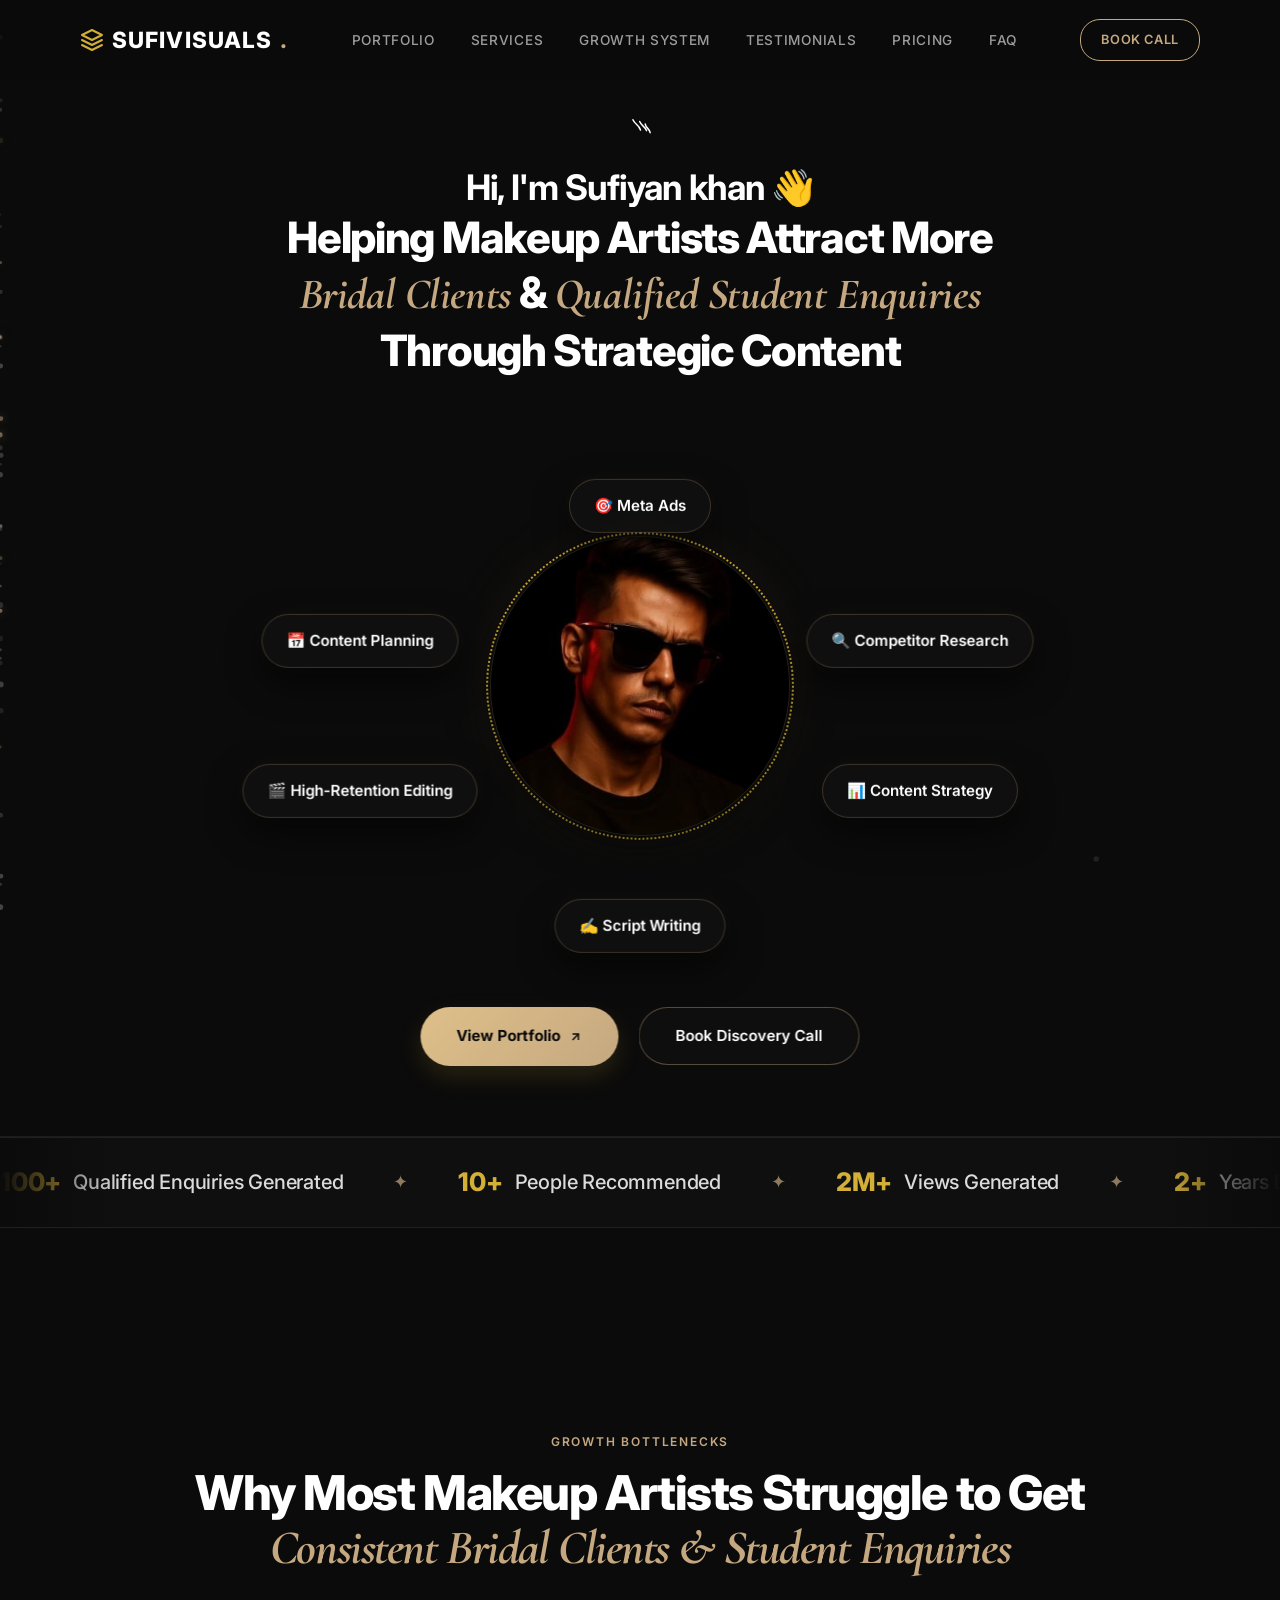
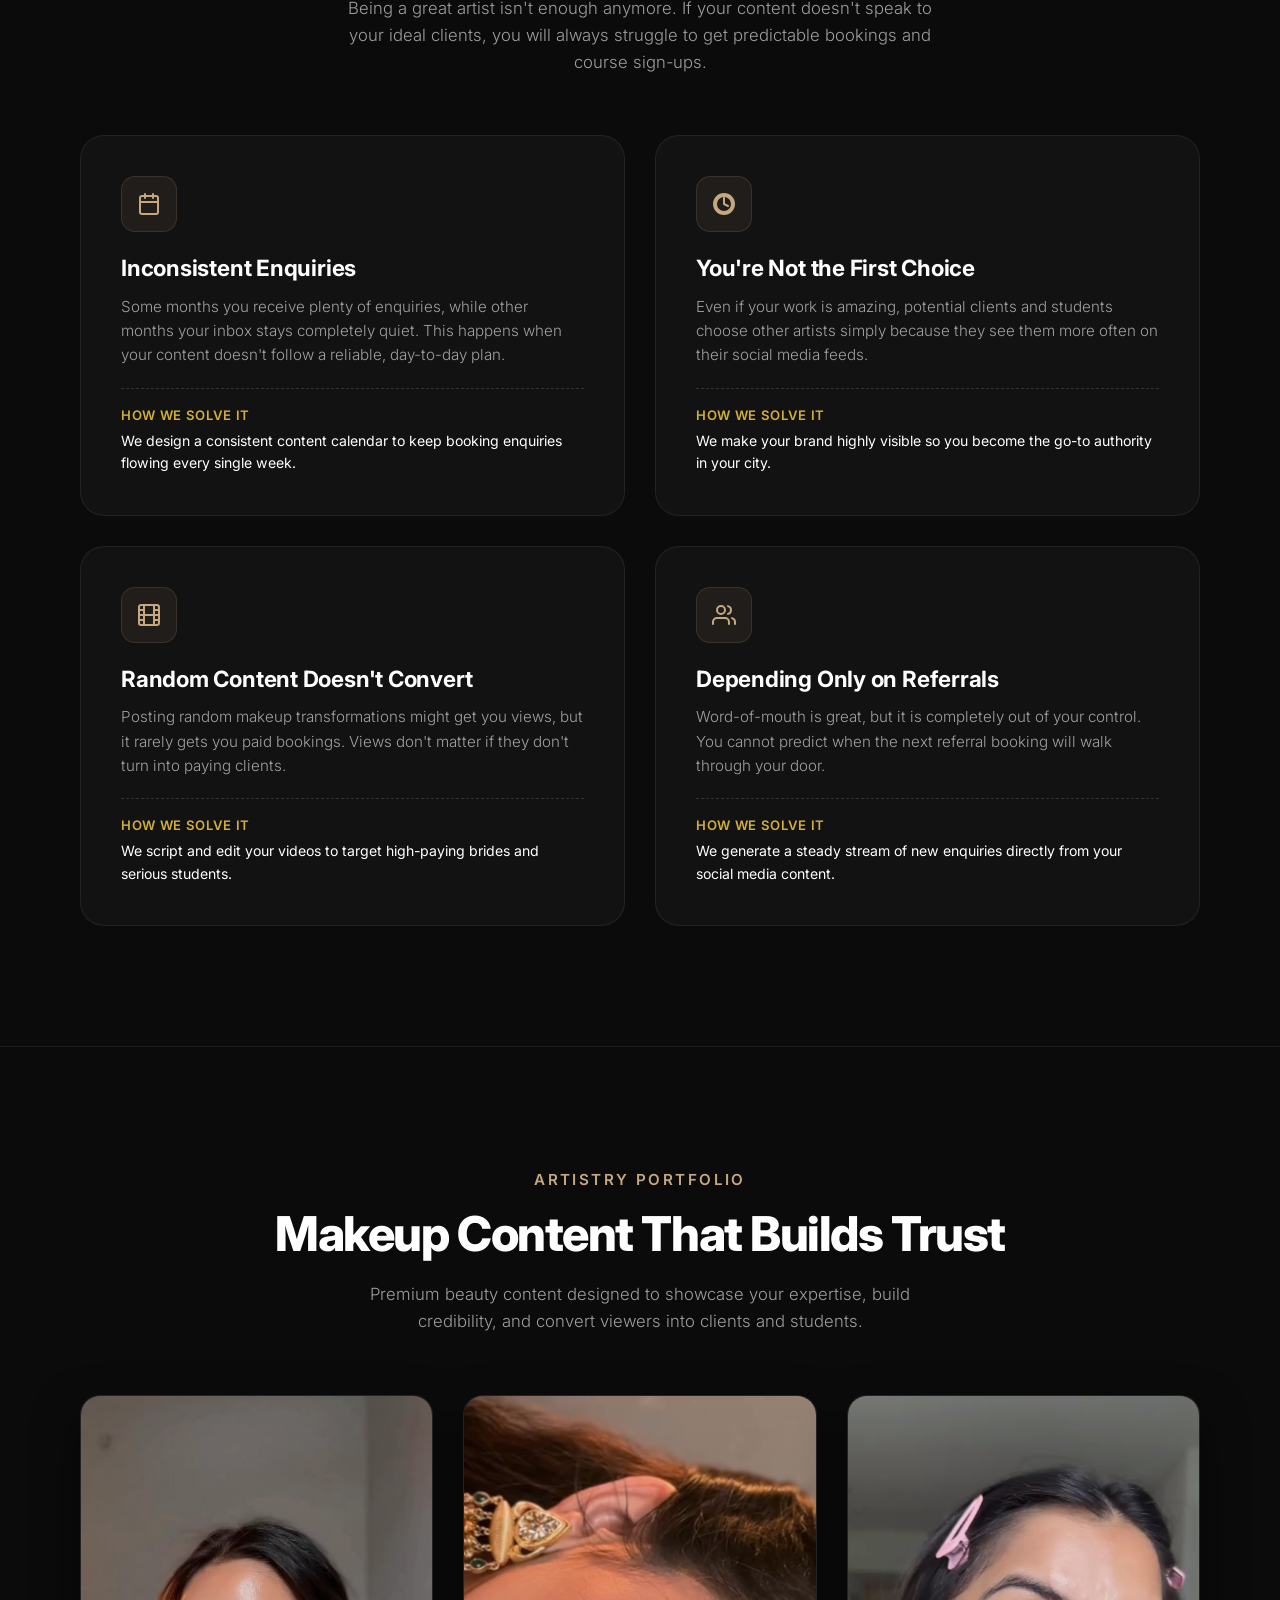
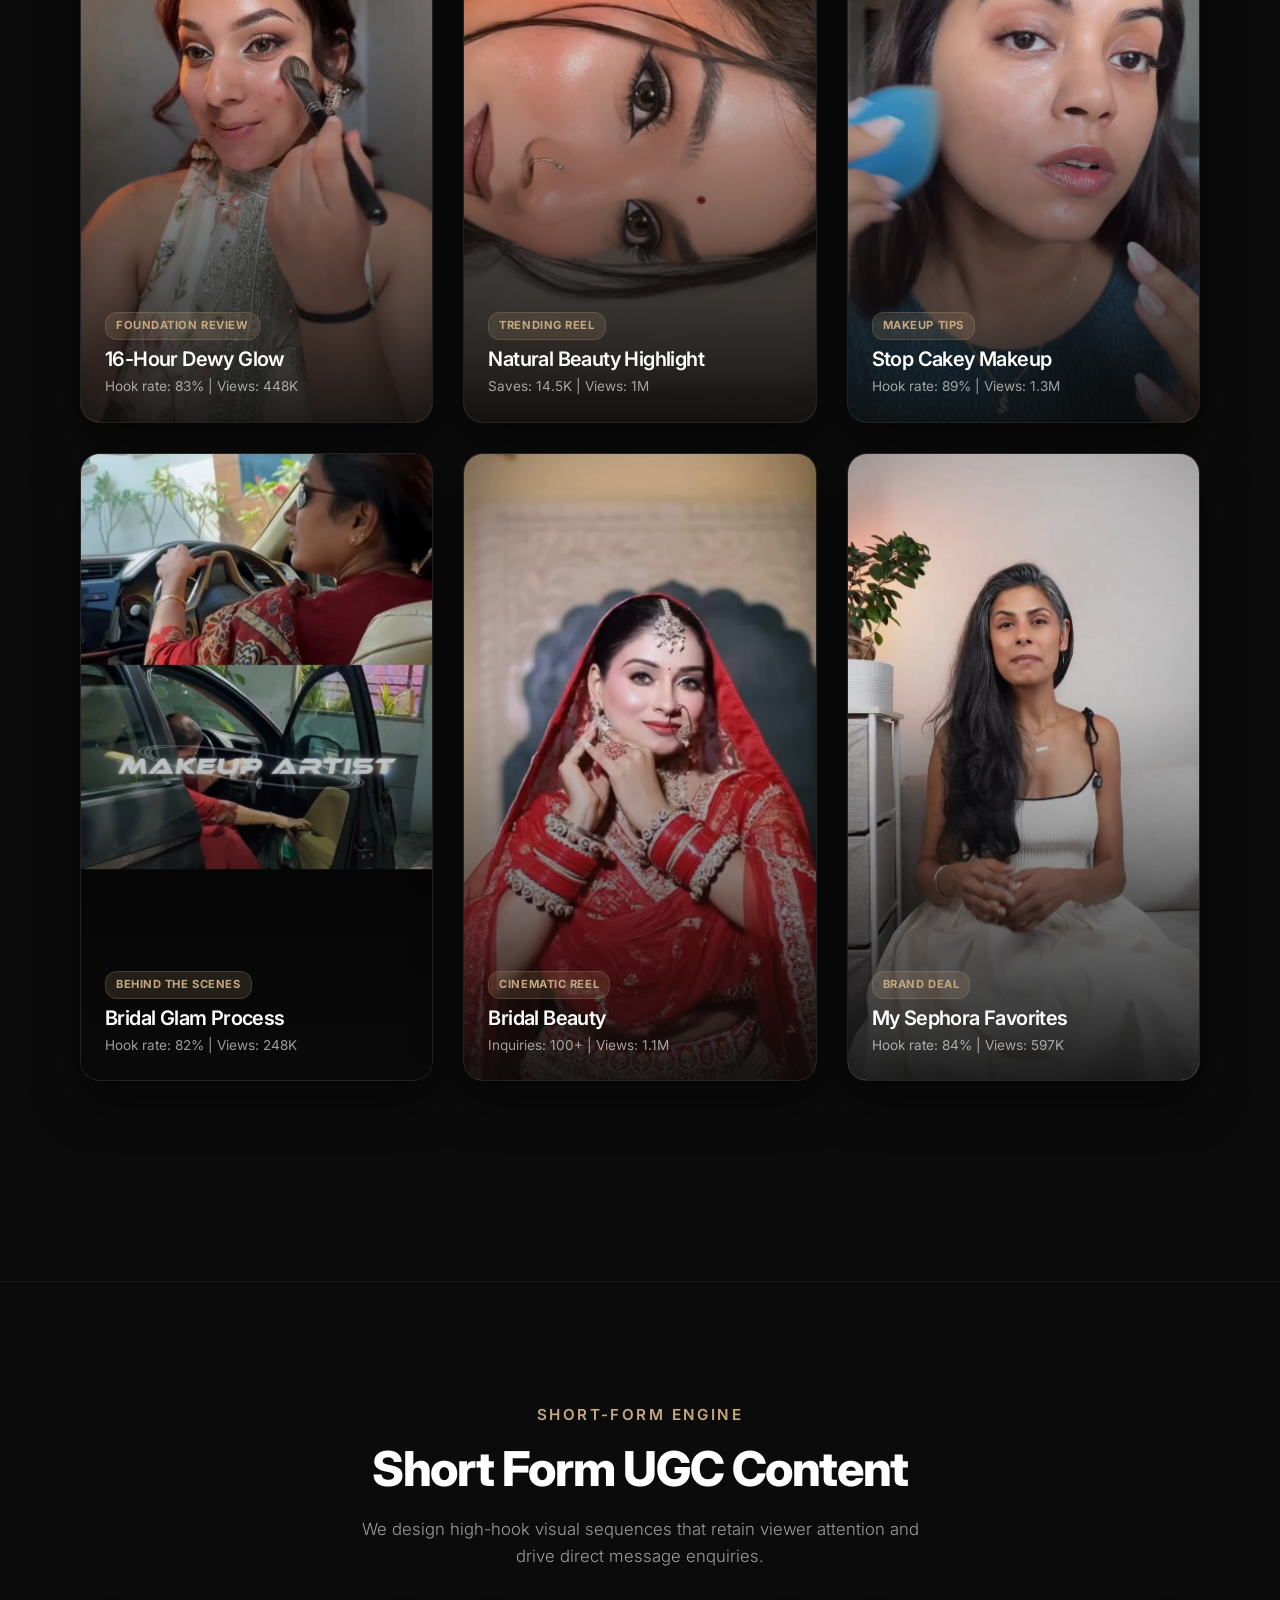
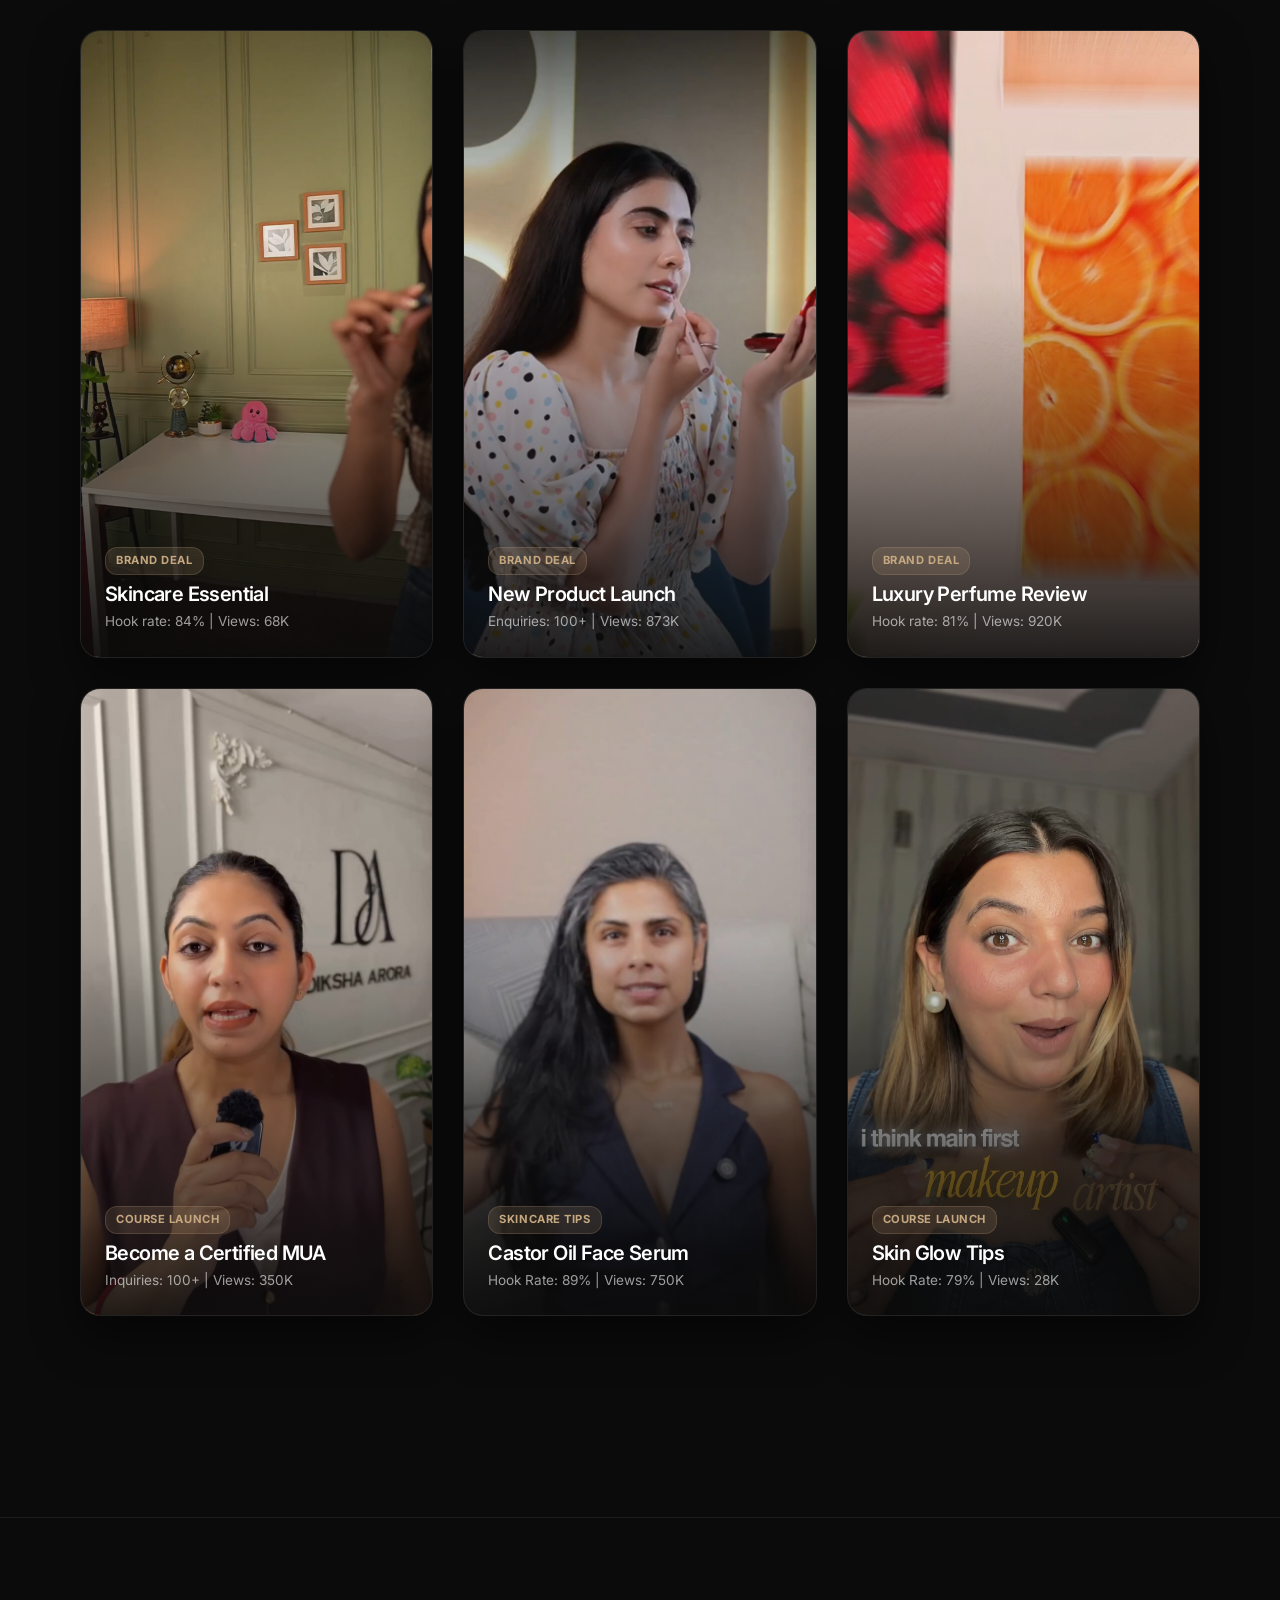
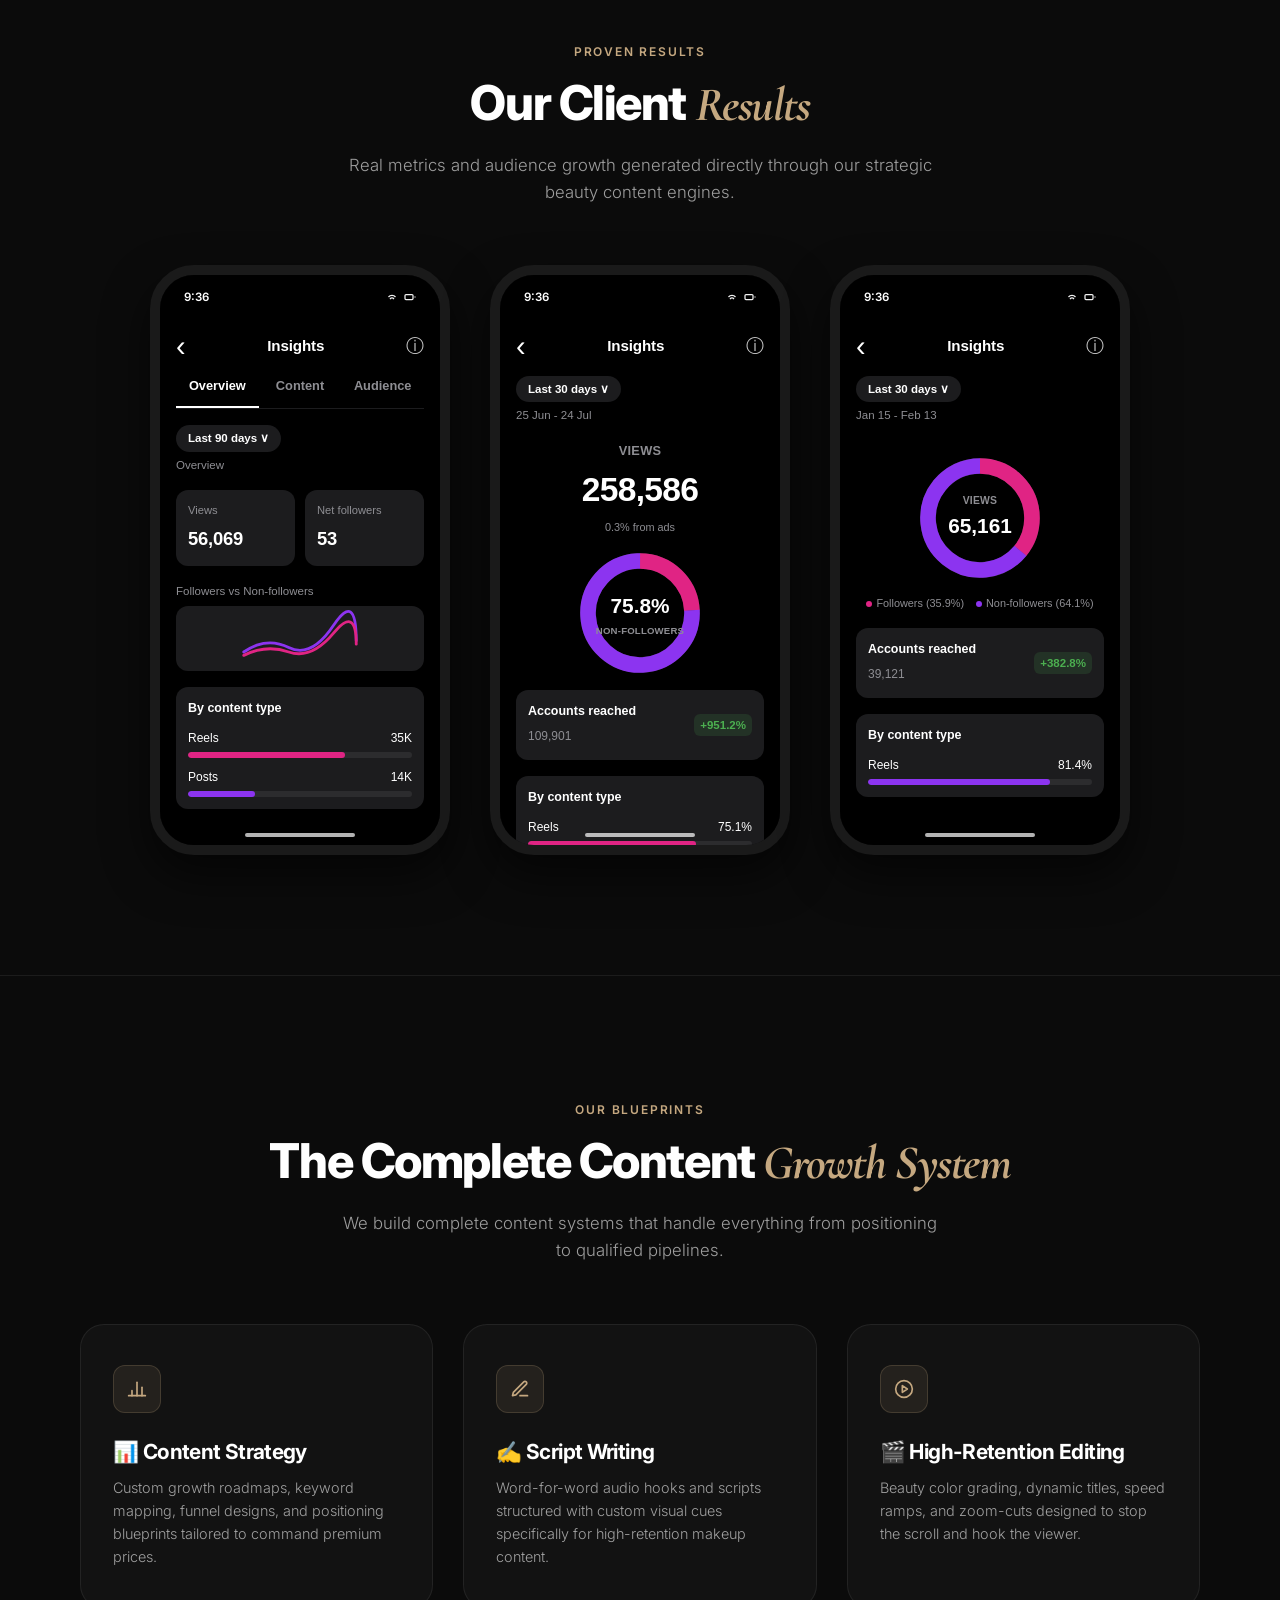
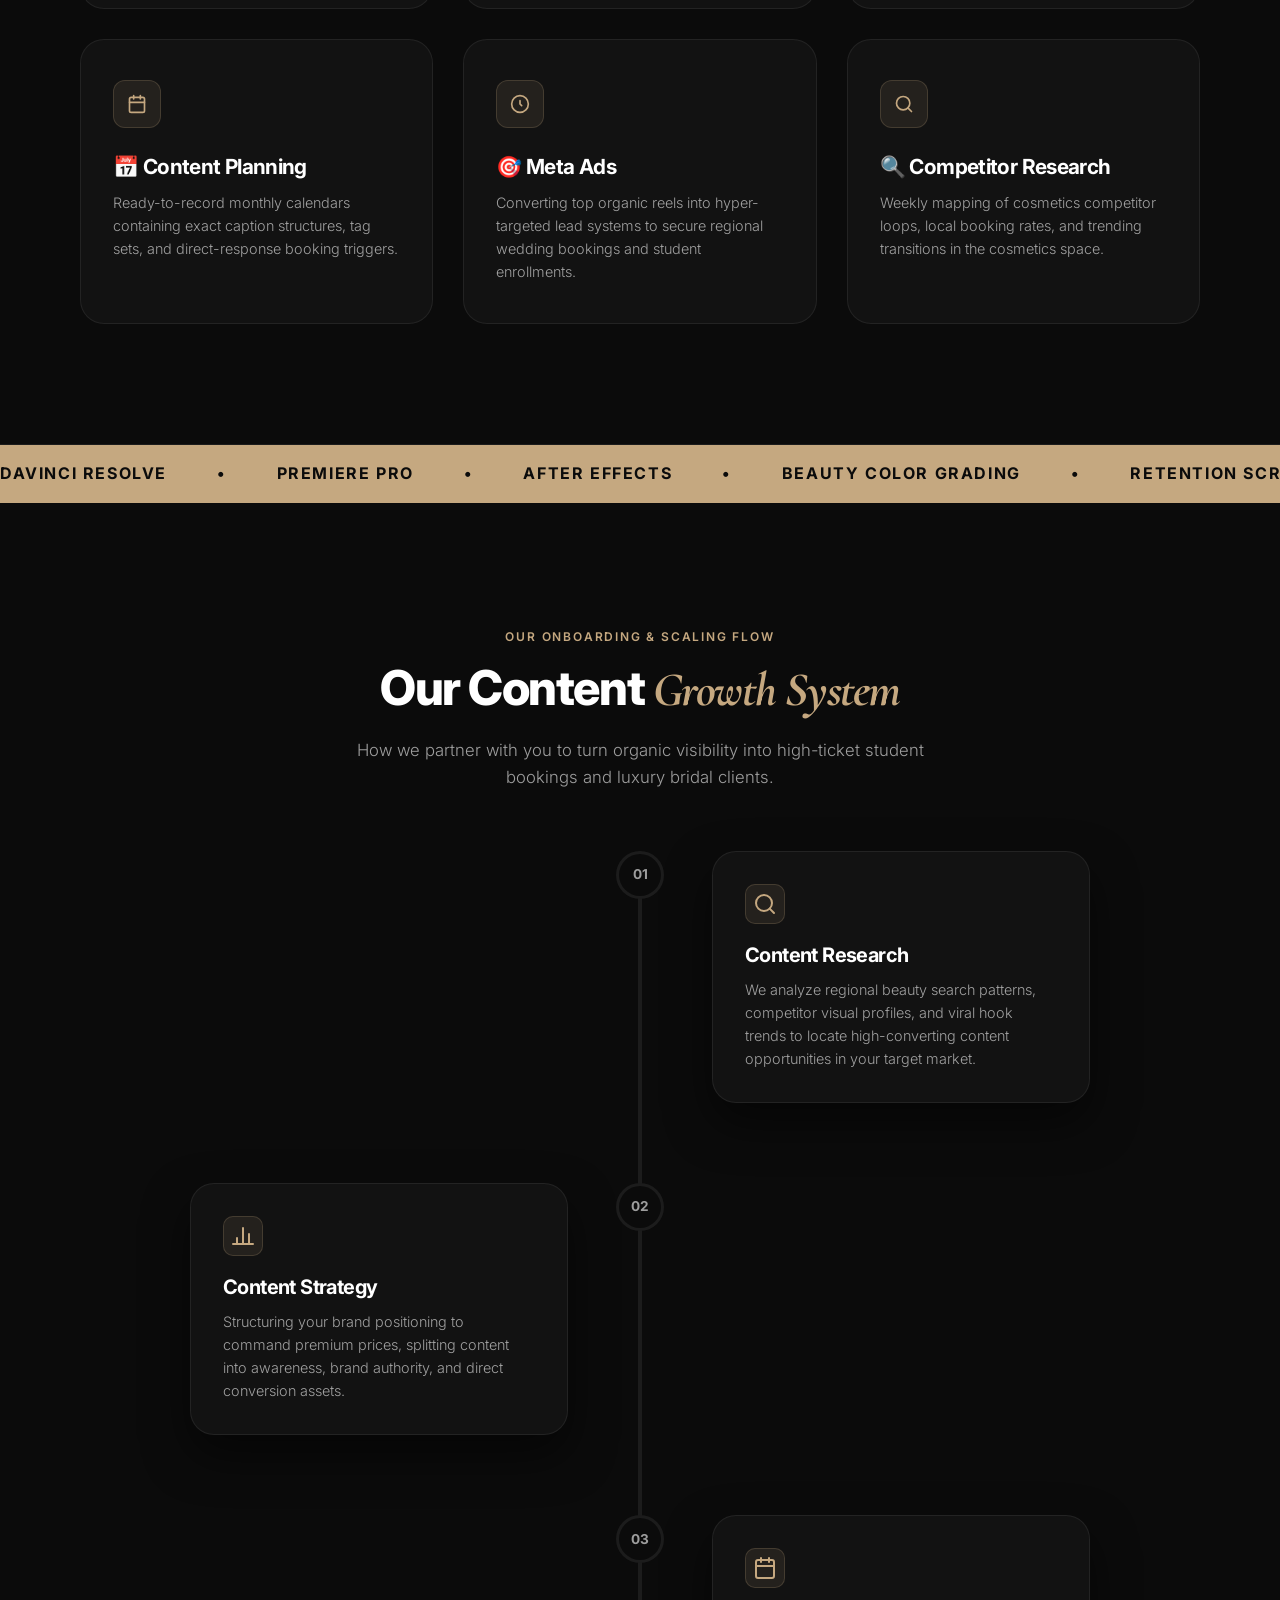
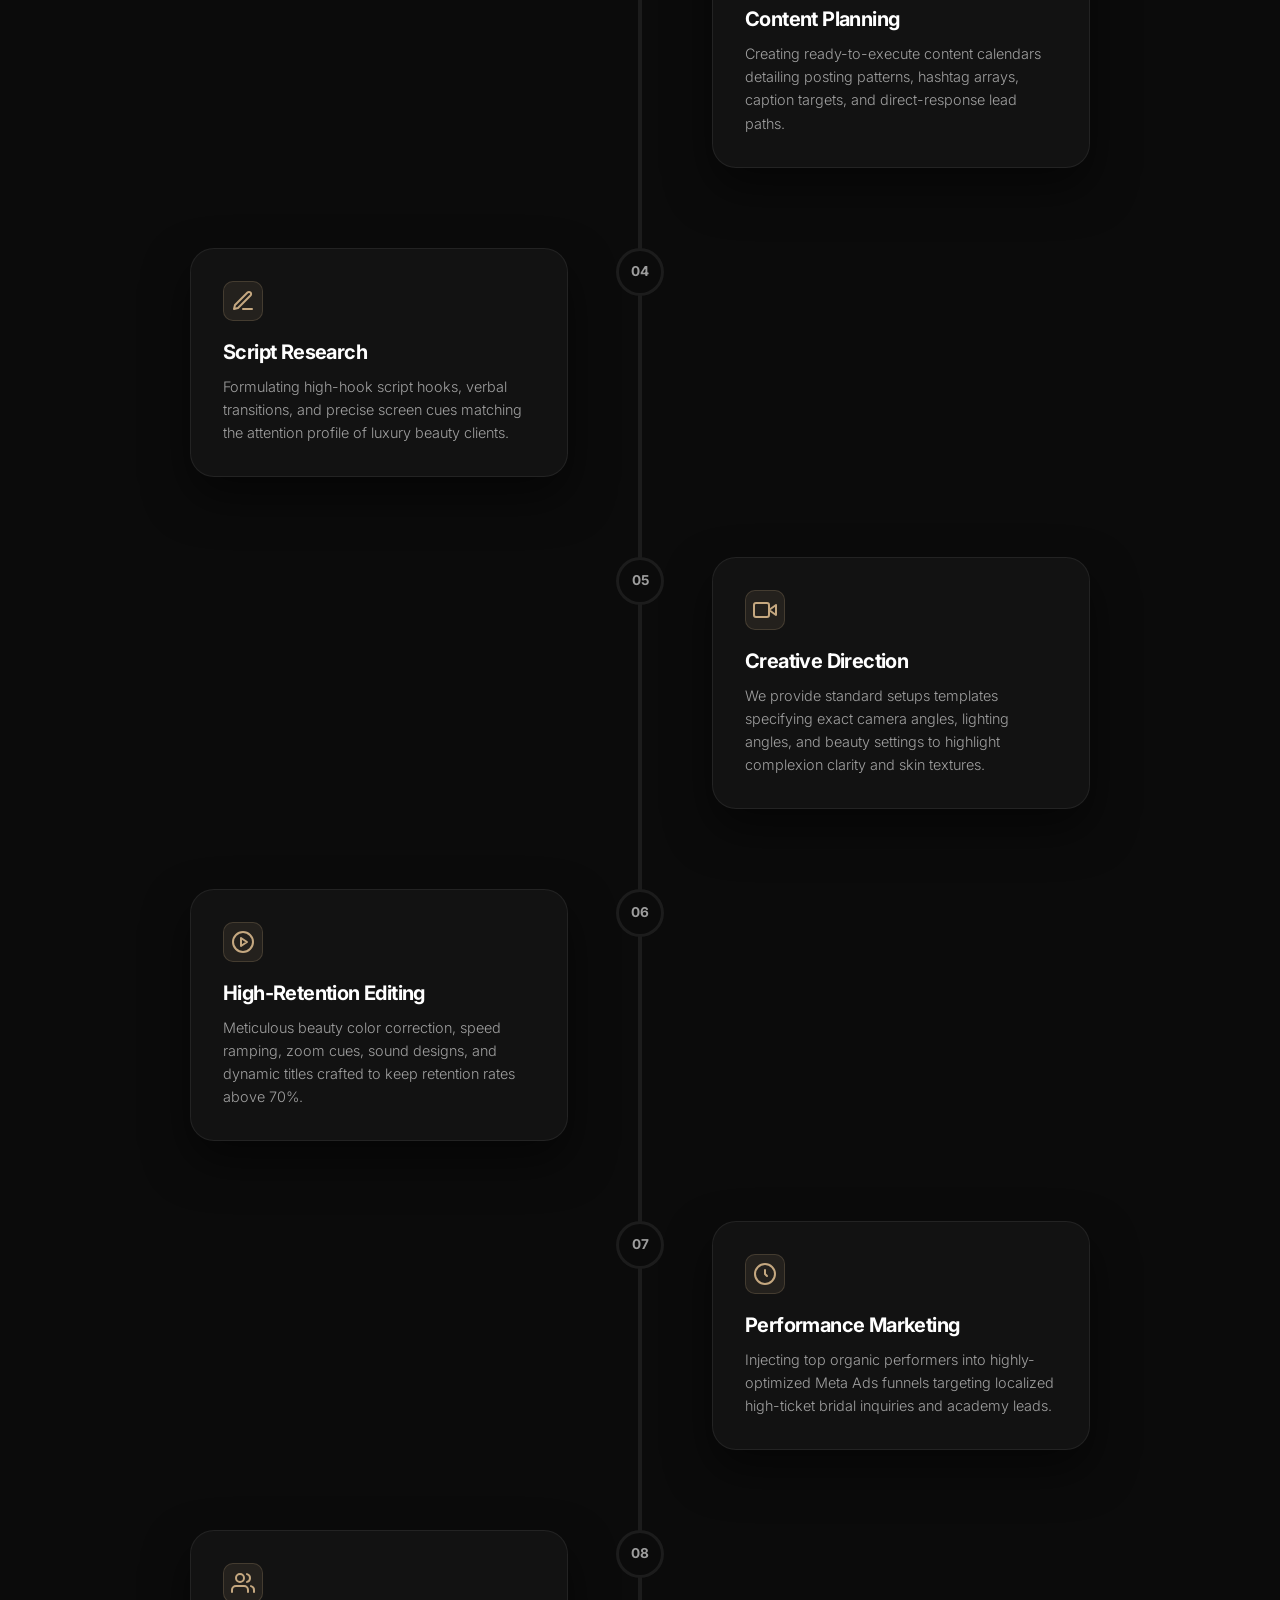
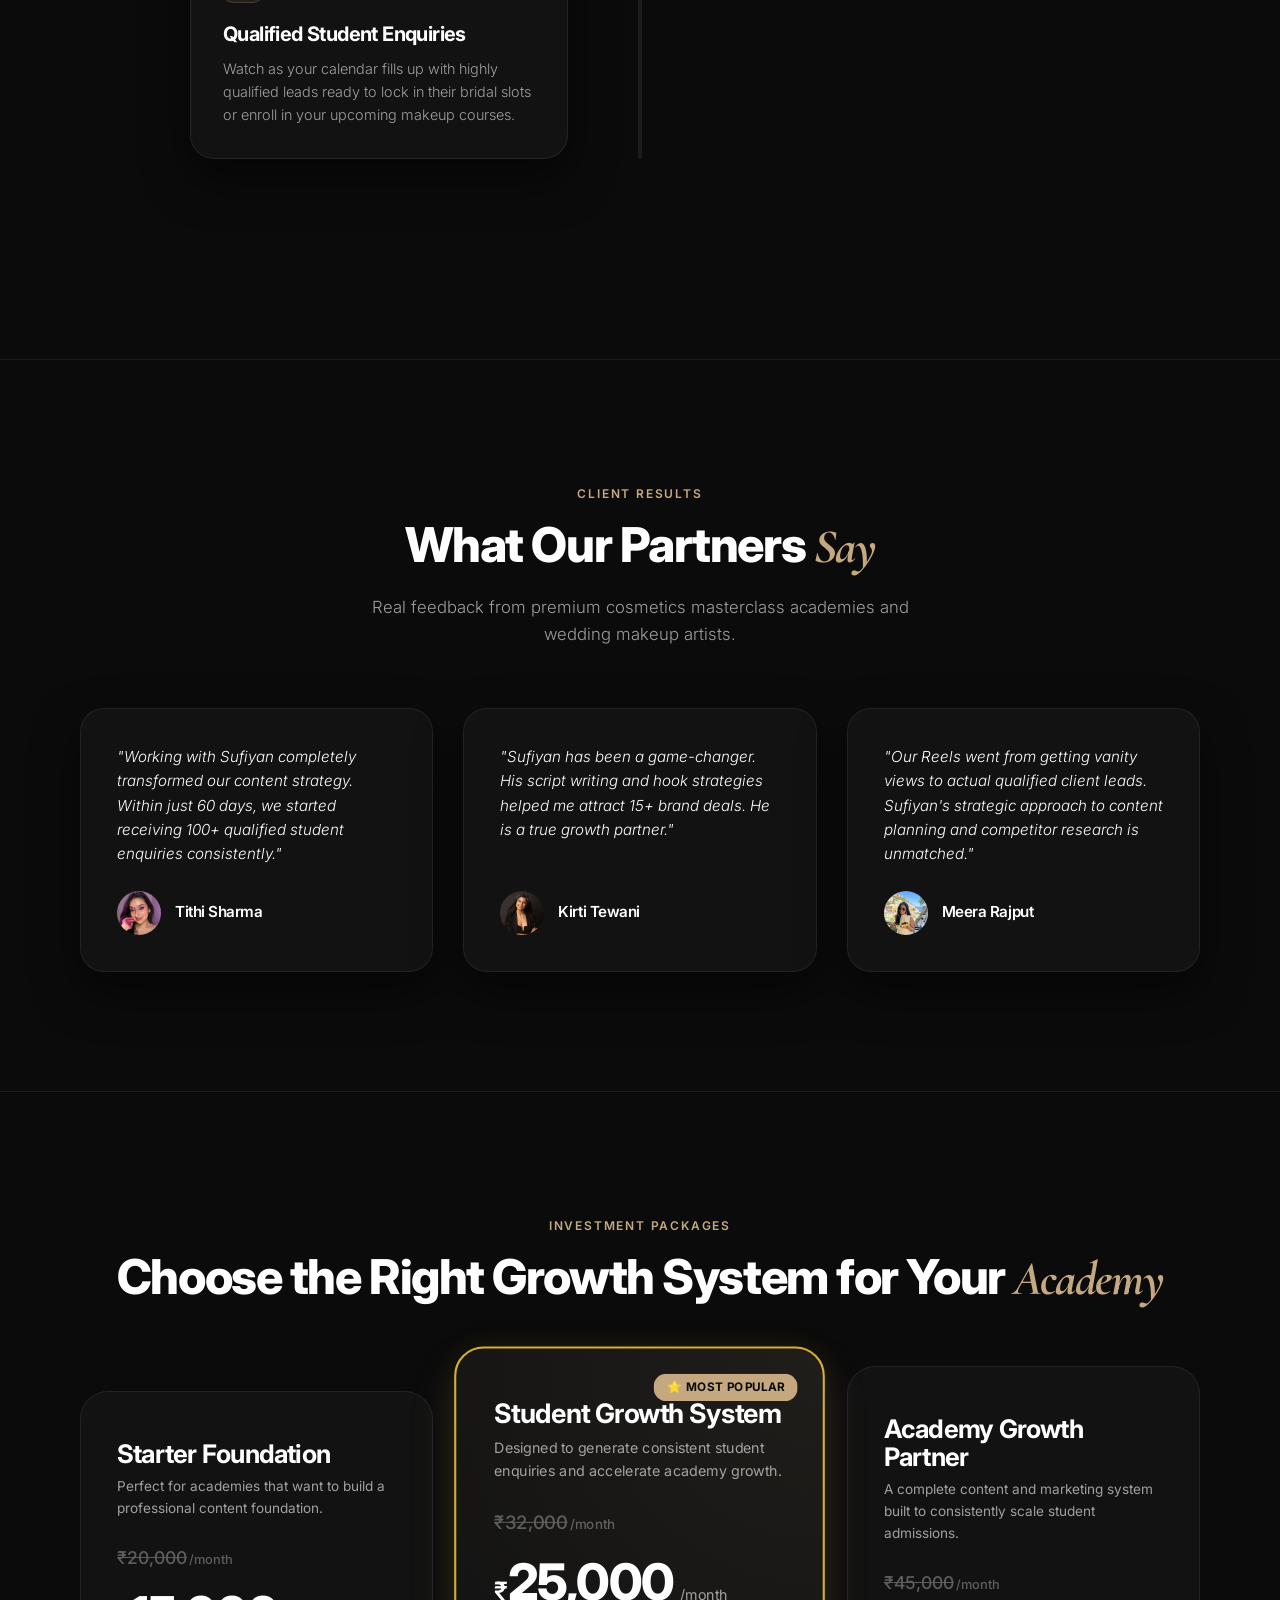
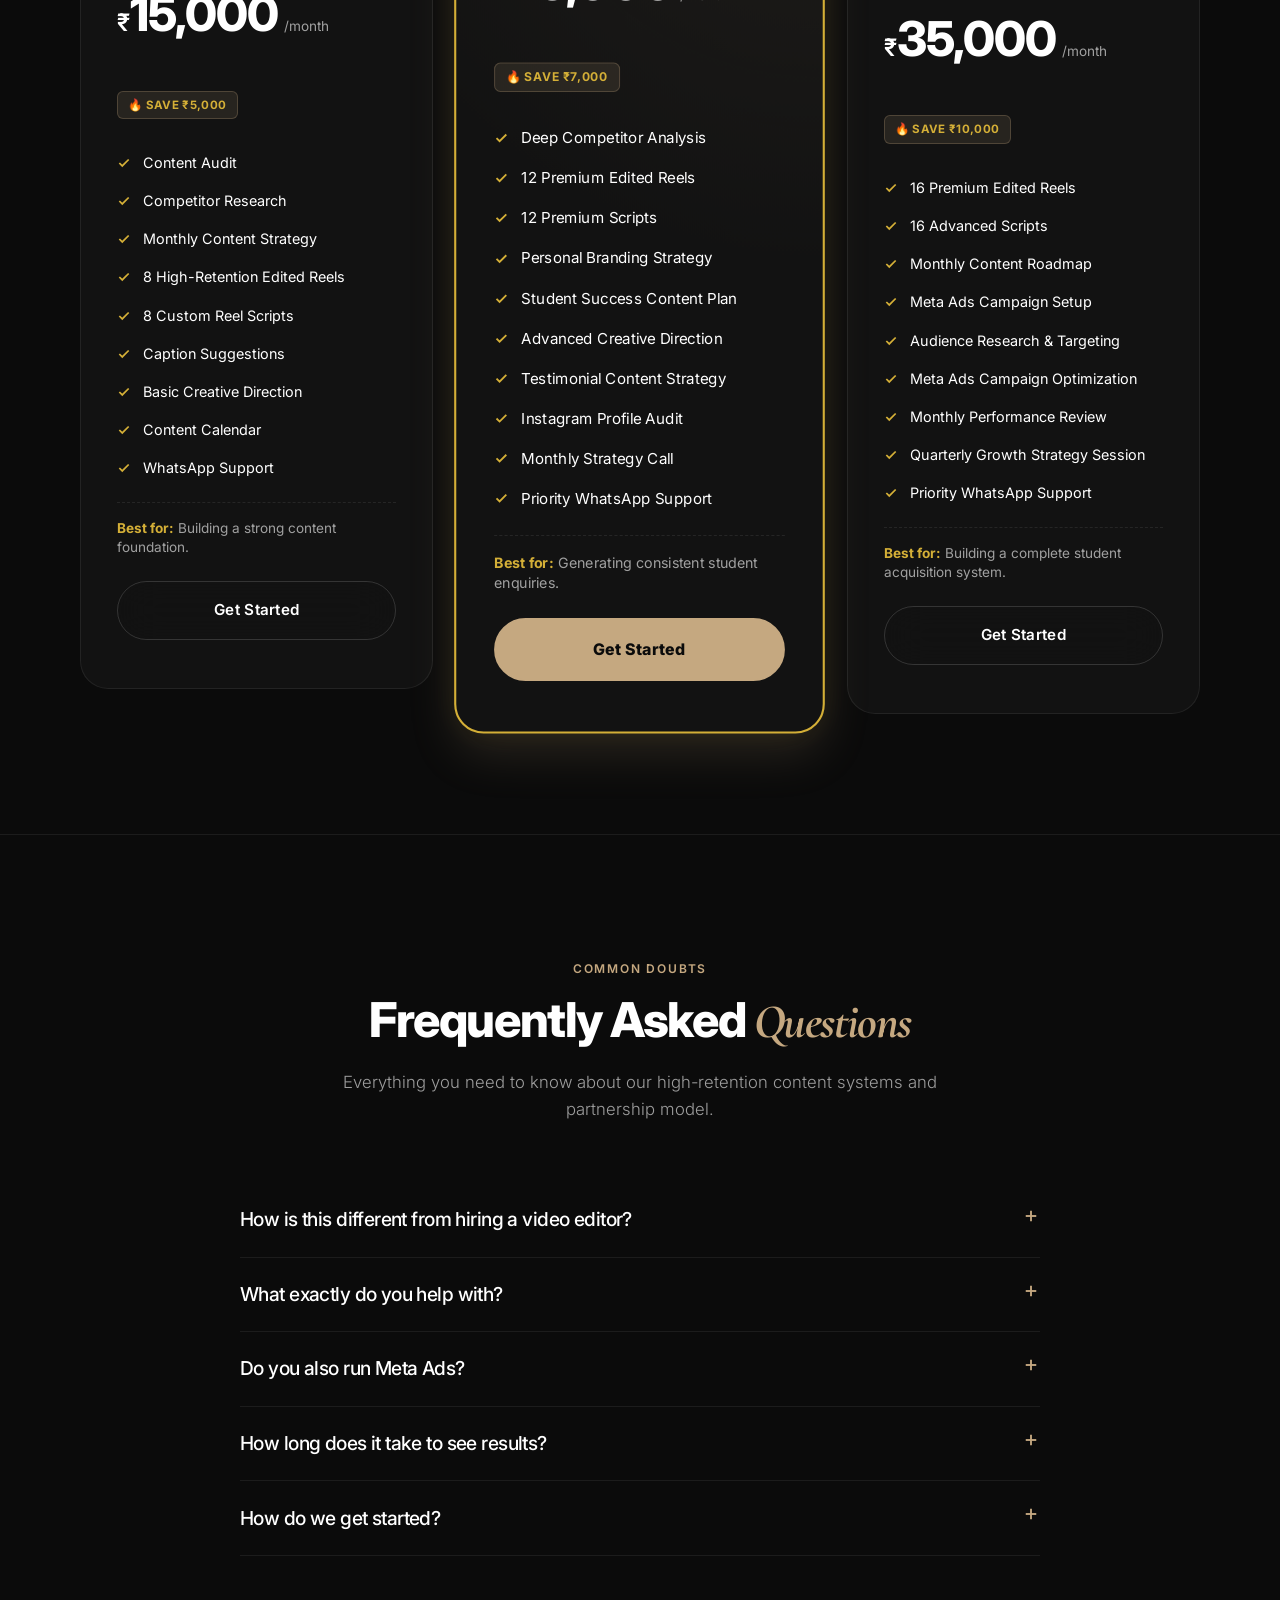
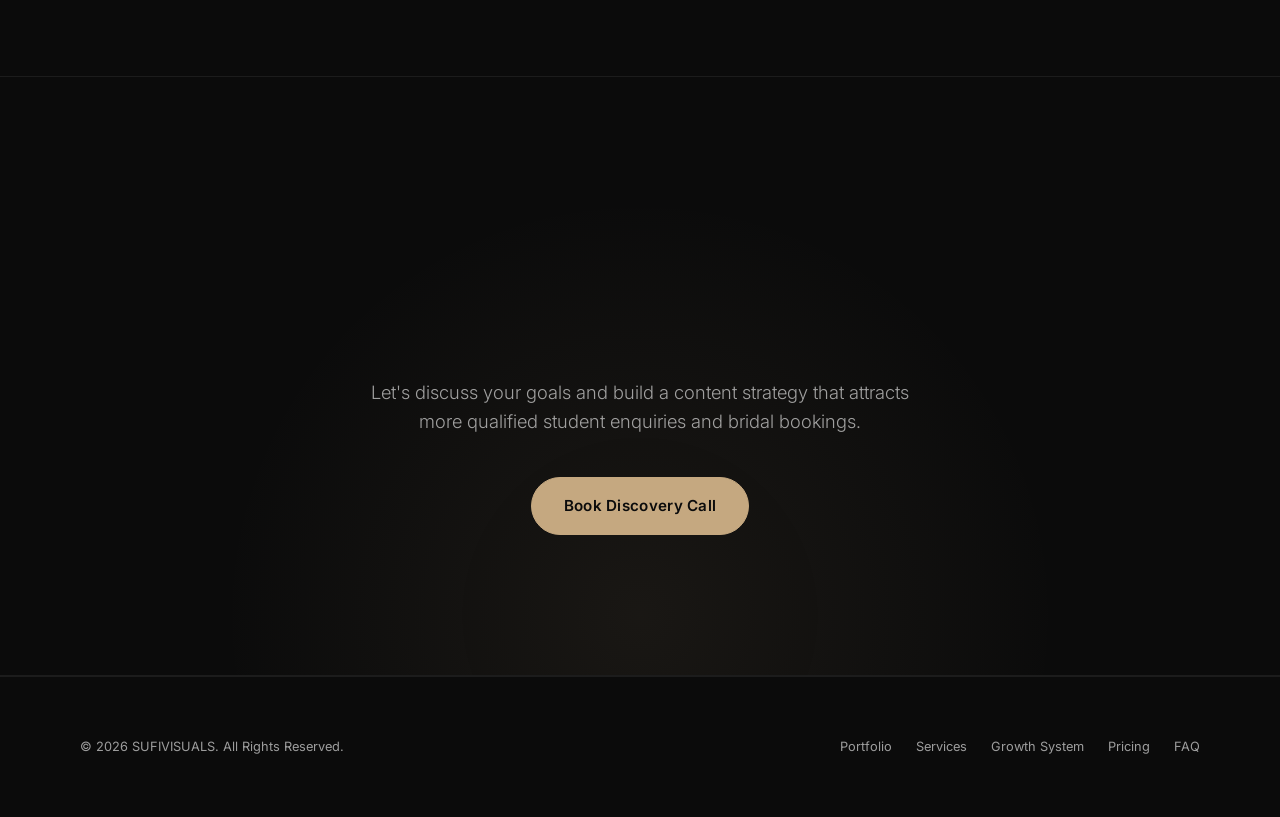
==== index.html @ c4b36132 "scroll  animation" ====
<!DOCTYPE html>
<html lang="en">

<head>
  <meta charset="UTF-8">
  <meta name="viewport" content="width=device-width, initial-scale=1.0">
  <meta name="description"
    content="Strategic Content Partner for luxury makeup artists and academies. Grow your booking pipelines and course sales through content strategy, scripts, and high-retention editing.">
  <link rel="canonical" href="https://sufivisuals.in">
  <meta property="og:url" content="https://sufivisuals.in">
  <meta property="og:title" content="Sufiyan | Strategic Content Partner for Makeup Artists & Academies">
  <title>Sufiyan | Strategic Content Partner for Makeup Artists & Academies</title>
  <link rel="preconnect" href="https://fonts.googleapis.com">
  <link rel="preconnect" href="https://fonts.gstatic.com" crossorigin>
  <link href="https://fonts.googleapis.com/css2?family=Cormorant+Garamond:ital,wght@1,400;1,700&family=Inter:wght@400;700;800&display=swap" rel="stylesheet">
  <link rel="stylesheet" href="style.css?v=1.0.3">
  <link rel="preload" href="assets/sufiyan_portrait.jpg" as="image" fetchpriority="high">
</head>

<body>

  <!-- --- NAVIGATION HEADER --- -->
  <header>
    <div class="container nav-wrapper">
      <a href="#" class="logo">
        <svg width="24" height="24" viewBox="0 0 24 24" fill="none" stroke="currentColor" stroke-width="2"
          stroke-linecap="round" stroke-linejoin="round" style="color:var(--color-gold-bright)">
          <path d="M12 2L2 7l10 5 10-5-10-5zM2 17l10 5 10-5M2 12l10 5 10-5" />
        </svg>
        SUFIVISUALS<span>.</span>
      </a>
      <nav>
        <ul>
          <li><a href="#short-form">Portfolio</a></li>
          <li><a href="#services">Services</a></li>
          <li><a href="#growth-system">Growth System</a></li>
          <li><a href="#testimonials">Testimonials</a></li>
          <li><a href="#pricing">Pricing</a></li>
          <li><a href="#faq">FAQ</a></li>
          <li class="mobile-only-cta-item"><a href="https://wa.me/919819475784?text=Hi%20Sufiyan%2C%20I%20came%20across%20your%20website%20and%20I%27d%20like%20to%20book%20a%20discovery%20call." class="nav-cta mobile-menu-cta" target="_blank" rel="noopener noreferrer">Book Call</a></li>
        </ul>
      </nav>
      <a href="https://wa.me/919819475784?text=Hi%20Sufiyan%2C%20I%20came%20across%20your%20website%20and%20I%27d%20like%20to%20book%20a%20discovery%20call." class="nav-cta" target="_blank" rel="noopener noreferrer">Book Call</a>
      <button class="menu-toggle" id="menu-toggle" aria-label="Toggle navigation">
        <span></span>
        <span></span>
        <span></span>
      </button>
    </div>
  </header>

  <!-- --- HERO SECTION --- -->
  <section id="hero">
    <canvas id="hero-canvas"></canvas>

    <div class="container hero-content reveal revealed">
      <!-- Top Greeting Badge -->
      <div class="hero-top-badge">
        <svg class="wave-accent" width="30" height="24" viewBox="0 0 30 24" fill="none" stroke="currentColor"
          stroke-width="1.5" style="position:static; transform: rotate(15deg); margin-bottom: 12px;">
          <path d="M5 2C8 6 12 5 15 10M12 2C15 6 18 5 21 9M18 3C20 7 23 6 25 10" stroke-linecap="round" />
        </svg>
      </div>

      <h1 class="hero-intro reveal-line">
        <span class="animated-text delay-1">Hi, I'm Sufiyan khan <span class="wave-emoji">👋</span></span>
      </h1>

      <h2 class="hero-title">
        <span class="reveal-line"><span class="animated-text delay-2">Helping Makeup Artists Attract More</span></span>
        <span class="reveal-line"><span class="animated-text delay-3"><span class="serif-highlight">Bridal Clients</span> &amp; <span class="serif-highlight">Qualified Student Enquiries</span></span></span>
        <span class="reveal-line"><span class="animated-text delay-4">Through Strategic Content</span></span>
      </h2>

      <!-- Central composition: Portrait + Floating tags -->
      <div class="hero-composition">

        <!-- Center Portrait Frame -->
        <div class="hero-portrait-container">
          <div class="hero-circle-bg"></div>
          <div class="hero-portrait-frame">
            <img src="assets/sufiyan_portrait.jpg" alt="Sufiyan - Strategic Content Partner" class="hero-portrait-img">
          </div>

          <!-- Overlaid CTA Buttons -->
          <div class="hero-portrait-ctas">
            <a href="#short-form" class="btn-portrait-primary">
              View Portfolio
              <svg width="14" height="14" viewBox="0 0 24 24" fill="none" stroke="currentColor" stroke-width="2.5">
                <line x1="7" y1="17" x2="17" y2="7" />
                <polyline points="7 7 17 7 17 17" />
              </svg>
            </a>
            <a href="https://wa.me/919819475784?text=Hi%20Sufiyan%2C%20I%20came%20across%20your%20website%20and%20I%27d%20like%20to%20book%20a%20discovery%20call." class="btn-portrait-secondary" target="_blank" rel="noopener noreferrer">Book Discovery Call</a>
          </div>
        </div>

        <!-- Floating Service Tags with Parallax Wrappers -->
        <div class="floating-tag-wrapper tag-1">
          <div class="floating-tag">🎯 Meta Ads</div>
        </div>
        <div class="floating-tag-wrapper tag-2">
          <div class="floating-tag">🔍 Competitor Research</div>
        </div>
        <div class="floating-tag-wrapper tag-3">
          <div class="floating-tag">📊 Content Strategy</div>
        </div>
        <div class="floating-tag-wrapper tag-4">
          <div class="floating-tag">✍ Script Writing</div>
        </div>
        <div class="floating-tag-wrapper tag-5">
          <div class="floating-tag">🎬 High-Retention Editing</div>
        </div>
        <div class="floating-tag-wrapper tag-6">
          <div class="floating-tag">📅 Content Planning</div>
        </div>
      </div>
    </div>
  </section>

  <!-- --- STATS MARQUEE BAR --- -->
  <div class="stats-marquee-wrapper reveal">
    <div class="stats-marquee">
      <div class="stats-marquee-content">
        <span><strong>100+</strong> Qualified Enquiries Generated</span>
        <span class="marquee-star">✦</span>
        <span><strong>10+</strong> People Recommended</span>
        <span class="marquee-star">✦</span>
        <span><strong>2M+</strong> Views Generated</span>
        <span class="marquee-star">✦</span>
        <span><strong>2+</strong> Years Experience</span>
        <span class="marquee-star">✦</span>
      </div>
      <div class="stats-marquee-content" aria-hidden="true">
        <span><strong>100+</strong> Qualified Enquiries Generated</span>
        <span class="marquee-star">✦</span>
        <span><strong>10+</strong> People Recommended</span>
        <span class="marquee-star">✦</span>
        <span><strong>2M+</strong> Views Generated</span>
        <span class="marquee-star">✦</span>
        <span><strong>2+</strong> Years Experience</span>
        <span class="marquee-star">✦</span>
      </div>
    </div>
  </div>
  </div>

  <!-- --- ACADEMY PAIN POINTS SECTION --- -->
  <section id="struggles">
    <div class="container">
      <div class="section-header reveal">
        <span class="section-label">Growth Bottlenecks</span>
        <h2 class="section-title">Why Most Makeup Artists<br class="mobile-only"> Struggle to Get<br><span>Consistent Bridal Clients<br class="mobile-only"> &amp; Student Enquiries</span></h2>
        <p class="section-subtitle">Being a great artist isn't enough anymore. If your content doesn't speak to your ideal clients, you will always struggle to get predictable bookings and course sign-ups.</p>
      </div>
      
      <div class="pain-points-grid reveal">
        <!-- Card 1 -->
        <div class="pain-card">
          <div class="pain-icon">
            <svg width="24" height="24" viewBox="0 0 24 24" fill="none" stroke="currentColor" stroke-width="2" stroke-linecap="round" stroke-linejoin="round"><rect x="3" y="4" width="18" height="18" rx="2" ry="2"/><line x1="16" y1="2" x2="16" y2="6"/><line x1="8" y1="2" x2="8" y2="6"/><line x1="3" y1="10" x2="21" y2="10"/></svg>
          </div>
          <h3>Inconsistent Enquiries</h3>
          <p>Some months you receive plenty of enquiries, while other months your inbox stays completely quiet. This happens when your content doesn't follow a reliable, day-to-day plan.</p>
          <div class="solution-hint">
            <span>How we solve it</span>
            We design a consistent content calendar to keep booking enquiries flowing every single week.
          </div>
        </div>

        <!-- Card 2 -->
        <div class="pain-card">
          <div class="pain-icon">
            <svg width="24" height="24" viewBox="0 0 24 24" fill="none" stroke="currentColor" stroke-width="2" stroke-linecap="round" stroke-linejoin="round"><path d="M12 2a10 10 0 1 0 10 10A10 10 0 0 0 12 2zm0 18a8 8 0 1 1 8-8 8 8 0 0 1-8 8z"/><path d="M12 6v6l4 2"/></svg>
          </div>
          <h3>You're Not the First Choice</h3>
          <p>Even if your work is amazing, potential clients and students choose other artists simply because they see them more often on their social media feeds.</p>
          <div class="solution-hint">
            <span>How we solve it</span>
            We make your brand highly visible so you become the go-to authority in your city.
          </div>
        </div>

        <!-- Card 3 -->
        <div class="pain-card">
          <div class="pain-icon">
            <svg width="24" height="24" viewBox="0 0 24 24" fill="none" stroke="currentColor" stroke-width="2" stroke-linecap="round" stroke-linejoin="round"><rect x="2" y="2" width="20" height="20" rx="2.18" ry="2.18"/><line x1="7" y1="2" x2="7" y2="22"/><line x1="17" y1="2" x2="17" y2="22"/><line x1="2" y1="12" x2="22" y2="12"/><line x1="2" y1="7" x2="7" y2="7"/><line x1="2" y1="17" x2="7" y2="17"/><line x1="17" y1="17" x2="22" y2="17"/><line x1="17" y1="7" x2="22" y2="7"/></svg>
          </div>
          <h3>Random Content Doesn't Convert</h3>
          <p>Posting random makeup transformations might get you views, but it rarely gets you paid bookings. Views don't matter if they don't turn into paying clients.</p>
          <div class="solution-hint">
            <span>How we solve it</span>
            We script and edit your videos to target high-paying brides and serious students.
          </div>
        </div>

        <!-- Card 4 -->
        <div class="pain-card">
          <div class="pain-icon">
            <svg width="24" height="24" viewBox="0 0 24 24" fill="none" stroke="currentColor" stroke-width="2" stroke-linecap="round" stroke-linejoin="round"><path d="M17 21v-2a4 4 0 0 0-4-4H5a4 4 0 0 0-4 4v2"/><circle cx="9" cy="7" r="4"/><path d="M23 21v-2a4 4 0 0 0-3-3.87"/><path d="M16 3.13a4 4 0 0 1 0 7.75"/></svg>
          </div>
          <h3>Depending Only on Referrals</h3>
          <p>Word-of-mouth is great, but it is completely out of your control. You cannot predict when the next referral booking will walk through your door.</p>
          <div class="solution-hint">
            <span>How we solve it</span>
            We generate a steady stream of new enquiries directly from your social media content.
          </div>
        </div>
      </div>
    </div>
  </section>

  <!-- --- MAKEUP ARTISTRY PORTFOLIO SECTION --- -->
  <section id="makeup-artistry">
    <div class="container">
      <div class="section-header reveal">
        <span class="section-label">ARTISTRY PORTFOLIO</span>
        <h2 class="section-title">Makeup Content That Builds Trust</h2>
        <p class="section-subtitle">Premium beauty content designed to showcase your expertise, build credibility, and convert viewers into clients and students.</p>
      </div>

      <div class="short-form-grid reveal">
        <!-- Card 1 -->
        <div class="reel-card" data-video="assets/mua_1.mp4">
          <img src="assets/thumb_mua_1.jpg" alt="16-Hour Dewy Glow" loading="lazy">
          <div class="reel-play-btn">
            <svg width="18" height="18" viewBox="0 0 24 24" fill="currentColor">
              <polygon points="5 3 19 12 5 21 5 3" />
            </svg>
          </div>
          <div class="reel-overlay">
            <span class="reel-category">FOUNDATION REVIEW</span>
            <h3>16-Hour Dewy Glow</h3>
            <p>Hook rate: 83% | Views: 448K</p>
          </div>
        </div>

        <!-- Card 2 -->
        <div class="reel-card" data-video="assets/mua_2.mp4">
          <img src="assets/thumb_mua_2.jpg" alt="Natural Beauty Highlight" loading="lazy">
          <div class="reel-play-btn">
            <svg width="18" height="18" viewBox="0 0 24 24" fill="currentColor">
              <polygon points="5 3 19 12 5 21 5 3" />
            </svg>
          </div>
          <div class="reel-overlay">
            <span class="reel-category">TRENDING REEL</span>
            <h3>Natural Beauty Highlight</h3>
            <p>Saves: 14.5K | Views: 1M</p>
          </div>
        </div>

        <!-- Card 3 -->
        <div class="reel-card" data-video="assets/mua_3.mp4">
          <img src="assets/thumb_mua_3.jpg" alt="Stop Cakey Makeup" loading="lazy">
          <div class="reel-play-btn">
            <svg width="18" height="18" viewBox="0 0 24 24" fill="currentColor">
              <polygon points="5 3 19 12 5 21 5 3" />
            </svg>
          </div>
          <div class="reel-overlay">
            <span class="reel-category">MAKEUP TIPS</span>
            <h3>Stop Cakey Makeup</h3>
            <p>Hook rate: 89% | Views: 1.3M</p>
          </div>
        </div>

        <!-- Card 4 -->
        <div class="reel-card" data-video="assets/mua_4.mp4">
          <img src="assets/thumb_mua_4.jpg" alt="Bridal Glam Process" loading="lazy">
          <div class="reel-play-btn">
            <svg width="18" height="18" viewBox="0 0 24 24" fill="currentColor">
              <polygon points="5 3 19 12 5 21 5 3" />
            </svg>
          </div>
          <div class="reel-overlay">
            <span class="reel-category">BEHIND THE SCENES</span>
            <h3>Bridal Glam Process</h3>
            <p>Hook rate: 82% | Views: 248K</p>
          </div>
        </div>

        <!-- Card 5 -->
        <div class="reel-card" data-video="assets/mua_5.mp4">
          <img src="assets/thumb_mua_5.jpg" alt="Bridal Beauty" loading="lazy">
          <div class="reel-play-btn">
            <svg width="18" height="18" viewBox="0 0 24 24" fill="currentColor">
              <polygon points="5 3 19 12 5 21 5 3" />
            </svg>
          </div>
          <div class="reel-overlay">
            <span class="reel-category">CINEMATIC REEL</span>
            <h3>Bridal Beauty</h3>
            <p>Inquiries: 100+ | Views: 1.1M</p>
          </div>
        </div>

        <!-- Card 6 -->
        <div class="reel-card" data-video="assets/mua_6.mp4">
          <img src="assets/thumb_mua_6.jpg" alt="My Sephora Favorites" loading="lazy">
          <div class="reel-play-btn">
            <svg width="18" height="18" viewBox="0 0 24 24" fill="currentColor">
              <polygon points="5 3 19 12 5 21 5 3" />
            </svg>
          </div>
          <div class="reel-overlay">
            <span class="reel-category blue-tag">BRAND DEAL</span>
            <h3>My Sephora Favorites</h3>
            <p>Hook rate: 84% | Views: 597K</p>
          </div>
        </div>
      </div>
    </div>
  </section>

  <!-- --- PORTFOLIO SECTION --- -->
  <section id="short-form">
    <div class="container">
      <div class="section-header reveal">
        <span class="section-label">Short-Form Engine</span>
        <h2 class="section-title">Short Form UGC Content</h2>
        <p class="section-subtitle">We design high-hook visual sequences that retain viewer attention and drive direct
          message enquiries.</p>
      </div>

      <div class="short-form-grid reveal">
        <!-- Card 1 -->
        <div class="reel-card" data-video="assets/1.mp4">
          <img src="assets/thumb_ugc_1.jpg" alt="Skincare Essential" loading="lazy">
          <div class="reel-play-btn">
            <svg width="18" height="18" viewBox="0 0 24 24" fill="currentColor">
              <polygon points="5 3 19 12 5 21 5 3" />
            </svg>
          </div>
          <div class="reel-overlay">
            <span class="reel-category">Brand Deal</span>
            <h3>Skincare Essential</h3>
            <p>Hook rate: 84% | Views: 68K</p>
          </div>
        </div>

        <!-- Card 2 -->
        <div class="reel-card" data-video="assets/2.mp4">
          <img src="assets/thumb_ugc_2.jpg" alt="New Product Launch" loading="lazy">
          <div class="reel-play-btn">
            <svg width="18" height="18" viewBox="0 0 24 24" fill="currentColor">
              <polygon points="5 3 19 12 5 21 5 3" />
            </svg>
          </div>
          <div class="reel-overlay">
            <span class="reel-category">Brand Deal</span>
            <h3>New Product Launch</h3>
            <p>Enquiries: 100+ | Views: 873K</p>
          </div>
        </div>

        <!-- Card 3 -->
        <div class="reel-card" data-video="assets/3.mp4">
          <img src="assets/thumb_ugc_3.jpg" alt="Luxury Perfume Review" loading="lazy">
          <div class="reel-play-btn">
            <svg width="18" height="18" viewBox="0 0 24 24" fill="currentColor">
              <polygon points="5 3 19 12 5 21 5 3" />
            </svg>
          </div>
          <div class="reel-overlay">
            <span class="reel-category">Brand Deal</span>
            <h3>Luxury Perfume Review</h3>
            <p>Hook rate: 81% | Views: 920K</p>
          </div>
        </div>

        <!-- Card 4 -->
        <div class="reel-card" data-video="assets/4.mp4">
          <img src="assets/thumb_ugc_4.jpg" alt="Become a Certified MUA" loading="lazy">
          <div class="reel-play-btn">
            <svg width="18" height="18" viewBox="0 0 24 24" fill="currentColor">
              <polygon points="5 3 19 12 5 21 5 3" />
            </svg>
          </div>
          <div class="reel-overlay">
            <span class="reel-category">Course Launch</span>
            <h3>Become a Certified MUA</h3>
            <p>Inquiries: 100+ | Views: 350K</p>
          </div>
        </div>

        <!-- Card 5 -->
        <div class="reel-card" data-video="assets/5.mp4">
          <img src="assets/thumb_ugc_5.jpg" alt="Castor Oil Face Serum" loading="lazy">
          <div class="reel-play-btn">
            <svg width="18" height="18" viewBox="0 0 24 24" fill="currentColor">
              <polygon points="5 3 19 12 5 21 5 3" />
            </svg>
          </div>
          <div class="reel-overlay">
            <span class="reel-category">Skincare Tips</span>
            <h3>Castor Oil Face Serum</h3>
            <p>Hook Rate: 89% | Views: 750K</p>
          </div>
        </div>

        <!-- Card 6 -->
        <div class="reel-card" data-video="assets/6.mp4">
          <img src="assets/thumb_ugc_6.jpg" alt="Skin Glow Tips" loading="lazy">
          <div class="reel-play-btn">
            <svg width="18" height="18" viewBox="0 0 24 24" fill="currentColor">
              <polygon points="5 3 19 12 5 21 5 3" />
            </svg>
          </div>
          <div class="reel-overlay">
            <span class="reel-category">Course Launch</span>
            <h3>Skin Glow Tips</h3>
            <p>Hook Rate: 79% | Views: 28K</p>
          </div>
        </div>
      </div>
    </div>
  </section>

  <!-- --- OUR CLIENT RESULTS SECTION --- -->
  <section id="client-results">
    <div class="container">
      <div class="section-header reveal">
        <span class="section-label">Proven Results</span>
        <h2 class="section-title">Our Client <span>Results</span></h2>
        <p class="section-subtitle">Real metrics and audience growth generated directly through our strategic beauty content engines.</p>
      </div>

      <div class="results-grid reveal">
        <!-- Phone 1 (Left: 60,053 views) -->
        <div class="phone-container mockup-stagger-1">
          <div class="phone-frame">
            <div class="phone-notch"></div>
            <div class="phone-status-bar">
              <span class="time">9:36</span>
              <div class="signals">
                <svg width="12" height="12" viewBox="0 0 24 24" fill="none" stroke="currentColor" stroke-width="2.5"><path d="M12 20h.01M8 16a5 5 0 0 1 8 0M5 12a9 9 0 0 1 14 0"/></svg>
                <svg width="12" height="12" viewBox="0 0 24 24" fill="none" stroke="currentColor" stroke-width="2.5"><rect x="2" y="7" width="16" height="10" rx="2" ry="2"/><line x1="22" y1="11" x2="22" y2="13"/></svg>
              </div>
            </div>
            
            <div class="phone-screen instagram-insights">
              <div class="ig-header">
                <span class="back-btn">&lsaquo;</span>
                <span class="title">Insights</span>
                <span class="info-btn">&#9432;</span>
              </div>
              <div class="ig-tabs">
                <span class="active">Overview</span>
                <span>Content</span>
                <span>Audience</span>
              </div>
              <div class="ig-timeframe">
                <span class="filter-bubble">Last 90 days &or;</span>
                <span class="date-range">Overview</span>
              </div>
              
              <div class="ig-content centered-insights">
                <div class="overview-cards">
                  <div class="overview-card">
                    <span class="card-label">Views</span>
                    <span class="card-val val-animate" data-target="60053">0</span>
                  </div>
                  <div class="overview-card">
                    <span class="card-label">Net followers</span>
                    <span class="card-val val-animate" data-target="57">0</span>
                  </div>
                </div>

                <div class="chart-label-header">
                  <span>Followers vs Non-followers</span>
                </div>
                
                <div class="mini-chart-container">
                  <svg viewBox="0 0 100 40" class="line-chart-svg">
                    <path d="M 0 32 Q 20 18 40 28 T 80 8 T 100 22" fill="none" stroke="#8c34f0" stroke-width="2.5" stroke-linecap="round" />
                    <path d="M 0 35 Q 20 25 40 32 T 80 15 T 100 25" fill="none" stroke="#e02484" stroke-width="2.5" stroke-linecap="round" />
                  </svg>
                </div>

                <div class="bar-chart-section">
                  <span class="section-title-sm">By content type</span>
                  <div class="bar-row">
                    <div class="bar-label-group">
                      <span>Reels</span>
                      <span>35K</span>
                    </div>
                    <div class="bar-track">
                      <div class="bar-fill bar-fill-pink" data-width="70%"></div>
                    </div>
                  </div>
                  <div class="bar-row">
                    <div class="bar-label-group">
                      <span>Posts</span>
                      <span>14K</span>
                    </div>
                    <div class="bar-track">
                      <div class="bar-fill" data-width="30%"></div>
                    </div>
                  </div>
                </div>
              </div>
            </div>
            <div class="phone-home-indicator"></div>
          </div>
        </div>

        <!-- Phone 2 (Center Featured: 276,961 views) -->
        <div class="phone-container mockup-stagger-2 featured">
          <div class="phone-frame">
            <div class="phone-notch"></div>
            <div class="phone-status-bar">
              <span class="time">9:36</span>
              <div class="signals">
                <svg width="12" height="12" viewBox="0 0 24 24" fill="none" stroke="currentColor" stroke-width="2.5"><path d="M12 20h.01M8 16a5 5 0 0 1 8 0M5 12a9 9 0 0 1 14 0"/></svg>
                <svg width="12" height="12" viewBox="0 0 24 24" fill="none" stroke="currentColor" stroke-width="2.5"><rect x="2" y="7" width="16" height="10" rx="2" ry="2"/><line x1="22" y1="11" x2="22" y2="13"/></svg>
              </div>
            </div>
            
            <div class="phone-screen instagram-insights">
              <div class="ig-header">
                <span class="back-btn">&lsaquo;</span>
                <span class="title">Insights</span>
                <span class="info-btn">&#9432;</span>
              </div>
              <div class="ig-timeframe">
                <span class="filter-bubble">Last 30 days &or;</span>
                <span class="date-range">25 Jun - 24 Jul</span>
              </div>
              
              <div class="ig-content centered-insights">
                <div class="insights-views-block">
                  <span class="views-title">Views</span>
                  <span class="views-count" data-target="276961">0</span>
                  <span class="ads-info">0.3% from ads</span>
                </div>

                <div class="donut-chart-container">
                  <svg viewBox="0 0 100 100" class="donut-svg">
                    <circle cx="50" cy="50" r="40" fill="transparent" stroke="#2c2c2e" stroke-width="12" />
                    <!-- Followers (24.2% - Pink) -->
                    <circle cx="50" cy="50" r="40" fill="transparent" stroke="#e02484" stroke-width="12" 
                      stroke-dasharray="251.2" stroke-dashoffset="190.4" transform="rotate(-90 50 50)" />
                    <!-- Non-followers (75.8% - Purple) -->
                    <circle cx="50" cy="50" r="40" fill="transparent" stroke="#8c34f0" stroke-width="12" 
                      stroke-dasharray="251.2" stroke-dashoffset="60.8" transform="rotate(-3 50 50)" />
                  </svg>
                  <div class="donut-label">
                    <span class="label-pct">75.8%</span>
                    <span class="label-name">Non-followers</span>
                  </div>
                </div>

                <div class="accounts-reached-row">
                  <div class="row-label-group">
                    <span class="main-label">Accounts reached</span>
                    <span class="sub-label">109,901</span>
                  </div>
                  <span class="growth-pct positive">+951.2%</span>
                </div>

                <div class="bar-chart-section">
                  <span class="section-title-sm">By content type</span>
                  <div class="bar-row">
                    <div class="bar-label-group">
                      <span>Reels</span>
                      <span>75.1%</span>
                    </div>
                    <div class="bar-track">
                      <div class="bar-fill bar-fill-pink" data-width="75.1%"></div>
                    </div>
                  </div>
                  <div class="bar-row">
                    <div class="bar-label-group">
                      <span>Posts</span>
                      <span>15.6%</span>
                    </div>
                    <div class="bar-track">
                      <div class="bar-fill" data-width="15.6%"></div>
                    </div>
                  </div>
                  <div class="bar-row">
                    <div class="bar-label-group">
                      <span>Stories</span>
                      <span>9.3%</span>
                    </div>
                    <div class="bar-track">
                      <div class="bar-fill" data-width="9.3%"></div>
                    </div>
                  </div>
                </div>
              </div>
            </div>
            <div class="phone-home-indicator"></div>
          </div>
        </div>

        <!-- Phone 3 (Right: 69,792 views) -->
        <div class="phone-container mockup-stagger-3">
          <div class="phone-frame">
            <div class="phone-notch"></div>
            <div class="phone-status-bar">
              <span class="time">9:36</span>
              <div class="signals">
                <svg width="12" height="12" viewBox="0 0 24 24" fill="none" stroke="currentColor" stroke-width="2.5"><path d="M12 20h.01M8 16a5 5 0 0 1 8 0M5 12a9 9 0 0 1 14 0"/></svg>
                <svg width="12" height="12" viewBox="0 0 24 24" fill="none" stroke="currentColor" stroke-width="2.5"><rect x="2" y="7" width="16" height="10" rx="2" ry="2"/><line x1="22" y1="11" x2="22" y2="13"/></svg>
              </div>
            </div>
            
            <div class="phone-screen instagram-insights">
              <div class="ig-header">
                <span class="back-btn">&lsaquo;</span>
                <span class="title">Insights</span>
                <span class="info-btn">&#9432;</span>
              </div>
              <div class="ig-timeframe">
                <span class="filter-bubble">Last 30 days &or;</span>
                <span class="date-range">Jan 15 - Feb 13</span>
              </div>
              
              <div class="ig-content centered-insights">
                <div class="donut-chart-container views-donut">
                  <svg viewBox="0 0 100 100" class="donut-svg">
                    <circle cx="50" cy="50" r="40" fill="transparent" stroke="#2c2c2e" stroke-width="12" />
                    <!-- Followers 35.9% -->
                    <circle cx="50" cy="50" r="40" fill="transparent" stroke="#e02484" stroke-width="12" 
                      stroke-dasharray="251.2" stroke-dashoffset="161.0" transform="rotate(-90 50 50)" />
                    <!-- Non-followers 64.1% -->
                    <circle cx="50" cy="50" r="40" fill="transparent" stroke="#8c34f0" stroke-width="12" 
                      stroke-dasharray="251.2" stroke-dashoffset="90.2" transform="rotate(39 50 50)" />
                  </svg>
                  <div class="donut-center-text">
                    <span class="center-label">Views</span>
                    <span class="center-val" data-target="69792">0</span>
                  </div>
                </div>

                <div class="donut-legend">
                  <span><i class="dot followers"></i> Followers (35.9%)</span>
                  <span><i class="dot non-followers"></i> Non-followers (64.1%)</span>
                </div>

                <div class="accounts-reached-row">
                  <div class="row-label-group">
                    <span class="main-label">Accounts reached</span>
                    <span class="sub-label">39,121</span>
                  </div>
                  <span class="growth-pct positive">+382.8%</span>
                </div>

                <div class="bar-chart-section">
                  <span class="section-title-sm">By content type</span>
                  <div class="bar-row">
                    <div class="bar-label-group">
                      <span>Reels</span>
                      <span>81.4%</span>
                    </div>
                    <div class="bar-track">
                      <div class="bar-fill" data-width="81.4%"></div>
                    </div>
                  </div>
                </div>
              </div>
            </div>
            <div class="phone-home-indicator"></div>
          </div>
        </div>
      </div>
    </div>
  </section>

  <!-- --- SERVICES SECTION --- -->
  <section id="services">
    <div class="container">
      <div class="section-header reveal">
        <span class="section-label">Our Blueprints</span>
        <h2 class="section-title">The Complete Content <span>Growth System</span></h2>
        <p class="section-subtitle">We build complete content systems that handle everything from positioning to
          qualified pipelines.</p>
      </div>

      <div class="services-grid reveal">
        <!-- Service 1 -->
        <div class="service-card">
          <div class="service-icon">
            <svg width="20" height="20" viewBox="0 0 24 24" fill="none" stroke="currentColor" stroke-width="2"
              stroke-linecap="round" stroke-linejoin="round">
              <line x1="18" y1="20" x2="18" y2="10" />
              <line x1="12" y1="20" x2="12" y2="4" />
              <line x1="6" y1="20" x2="6" y2="14" />
              <line x1="2" y1="20" x2="22" y2="20" />
            </svg>
          </div>
          <h3>📊 Content Strategy</h3>
          <p>Custom growth roadmaps, keyword mapping, funnel designs, and positioning blueprints tailored to command
            premium prices.</p>
        </div>

        <!-- Service 2 -->
        <div class="service-card">
          <div class="service-icon">
            <svg width="20" height="20" viewBox="0 0 24 24" fill="none" stroke="currentColor" stroke-width="2"
              stroke-linecap="round" stroke-linejoin="round">
              <path d="M12 20h9" />
              <path d="M16.5 3.5a2.121 2.121 0 0 1 3 3L7 19l-4 1 1-4L16.5 3.5z" />
            </svg>
          </div>
          <h3>✍ Script Writing</h3>
          <p>Word-for-word audio hooks and scripts structured with custom visual cues specifically for high-retention
            makeup content.</p>
        </div>

        <!-- Service 3 -->
        <div class="service-card">
          <div class="service-icon">
            <svg width="20" height="20" viewBox="0 0 24 24" fill="none" stroke="currentColor" stroke-width="2"
              stroke-linecap="round" stroke-linejoin="round">
              <circle cx="12" cy="12" r="10" />
              <polygon points="10 8 16 12 10 16 10 8" />
            </svg>
          </div>
          <h3>🎬 High-Retention Editing</h3>
          <p>Beauty color grading, dynamic titles, speed ramps, and zoom-cuts designed to stop the scroll and hook the
            viewer.</p>
        </div>

        <!-- Service 4 -->
        <div class="service-card">
          <div class="service-icon">
            <svg width="20" height="20" viewBox="0 0 24 24" fill="none" stroke="currentColor" stroke-width="2"
              stroke-linecap="round" stroke-linejoin="round">
              <rect x="3" y="4" width="18" height="18" rx="2" ry="2" />
              <line x1="16" y1="2" x2="16" y2="6" />
              <line x1="8" y1="2" x2="8" y2="6" />
              <line x1="3" y1="10" x2="21" y2="10" />
            </svg>
          </div>
          <h3>📅 Content Planning</h3>
          <p>Ready-to-record monthly calendars containing exact caption structures, tag sets, and direct-response
            booking triggers.</p>
        </div>

        <!-- Service 5 -->
        <div class="service-card">
          <div class="service-icon">
            <svg width="20" height="20" viewBox="0 0 24 24" fill="none" stroke="currentColor" stroke-width="2"
              stroke-linecap="round" stroke-linejoin="round">
              <circle cx="12" cy="12" r="10" />
              <path d="M12 8V12L14 14" />
            </svg>
          </div>
          <h3>🎯 Meta Ads</h3>
          <p>Converting top organic reels into hyper-targeted lead systems to secure regional wedding bookings and
            student enrollments.</p>
        </div>

        <!-- Service 6 -->
        <div class="service-card">
          <div class="service-icon">
            <svg width="20" height="20" viewBox="0 0 24 24" fill="none" stroke="currentColor" stroke-width="2"
              stroke-linecap="round" stroke-linejoin="round">
              <circle cx="11" cy="11" r="8" />
              <line x1="21" y1="21" x2="16.65" y2="16.65" />
            </svg>
          </div>
          <h3>🔍 Competitor Research</h3>
          <p>Weekly mapping of cosmetics competitor loops, local booking rates, and trending transitions in the
            cosmetics space.</p>
        </div>
      </div>
    </div>
  </section>

  <!-- --- SKILLS AUTO TICKER --- -->
  <div class="skills-ticker-wrapper">
    <div class="skills-ticker">
      <span>DAVINCI RESOLVE</span>
      <span>•</span>
      <span>PREMIERE PRO</span>
      <span>•</span>
      <span>AFTER EFFECTS</span>
      <span>•</span>
      <span>BEAUTY COLOR GRADING</span>
      <span>•</span>
      <span>RETENTION SCRIPTS</span>
      <span>•</span>
      <span>SPEED RAMPING</span>
      <span>•</span>
      <span>AUDIO DESIGN</span>
      <span>•</span>
      <span>HOOK ENGINEERING</span>
      <span>•</span>
      <!-- Duplicate for looping -->
      <span>DAVINCI RESOLVE</span>
      <span>•</span>
      <span>PREMIERE PRO</span>
      <span>•</span>
      <span>AFTER EFFECTS</span>
      <span>•</span>
      <span>BEAUTY COLOR GRADING</span>
      <span>•</span>
      <span>RETENTION SCRIPTS</span>
      <span>•</span>
      <span>SPEED RAMPING</span>
    </div>
  </div>

  <!-- --- OUR GROWTH SYSTEM SECTION --- -->
  <section id="growth-system">
    <div class="container">
      <div class="section-header reveal">
        <span class="section-label">Our Onboarding &amp; Scaling Flow</span>
        <h2 class="section-title">Our Content <span>Growth System</span></h2>
        <p class="section-subtitle">How we partner with you to turn organic visibility into high-ticket student bookings
          and luxury bridal clients.</p>
      </div>

      <div class="growth-timeline-container reveal">
        <!-- Scroll progress line -->
        <div class="timeline-progress-bar">
          <div class="timeline-progress-fill"></div>
        </div>

        <!-- Step 1 -->
        <div class="timeline-step" data-step="1">
          <div class="step-marker">
            <span class="step-num">01</span>
          </div>
          <div class="step-content">
            <div class="step-icon">
              <svg width="24" height="24" viewBox="0 0 24 24" fill="none" stroke="currentColor" stroke-width="2"
                stroke-linecap="round" stroke-linejoin="round">
                <circle cx="11" cy="11" r="8" />
                <line x1="21" y1="21" x2="16.65" y2="16.65" />
              </svg>
            </div>
            <h3>Content Research</h3>
            <p>We analyze regional beauty search patterns, competitor visual profiles, and viral hook trends to locate
              high-converting content opportunities in your target market.</p>
          </div>
        </div>

        <!-- Step 2 -->
        <div class="timeline-step" data-step="2">
          <div class="step-marker">
            <span class="step-num">02</span>
          </div>
          <div class="step-content">
            <div class="step-icon">
              <svg width="24" height="24" viewBox="0 0 24 24" fill="none" stroke="currentColor" stroke-width="2"
                stroke-linecap="round" stroke-linejoin="round">
                <line x1="18" y1="20" x2="18" y2="10" />
                <line x1="12" y1="20" x2="12" y2="4" />
                <line x1="6" y1="20" x2="6" y2="14" />
                <line x1="2" y1="20" x2="22" y2="20" />
              </svg>
            </div>
            <h3>Content Strategy</h3>
            <p>Structuring your brand positioning to command premium prices, splitting content into awareness, brand
              authority, and direct conversion assets.</p>
          </div>
        </div>

        <!-- Step 3 -->
        <div class="timeline-step" data-step="3">
          <div class="step-marker">
            <span class="step-num">03</span>
          </div>
          <div class="step-content">
            <div class="step-icon">
              <svg width="24" height="24" viewBox="0 0 24 24" fill="none" stroke="currentColor" stroke-width="2"
                stroke-linecap="round" stroke-linejoin="round">
                <rect x="3" y="4" width="18" height="18" rx="2" ry="2" />
                <line x1="16" y1="2" x2="16" y2="6" />
                <line x1="8" y1="2" x2="8" y2="6" />
                <line x1="3" y1="10" x2="21" y2="10" />
              </svg>
            </div>
            <h3>Content Planning</h3>
            <p>Creating ready-to-execute content calendars detailing posting patterns, hashtag arrays, caption targets,
              and direct-response lead paths.</p>
          </div>
        </div>

        <!-- Step 4 -->
        <div class="timeline-step" data-step="4">
          <div class="step-marker">
            <span class="step-num">04</span>
          </div>
          <div class="step-content">
            <div class="step-icon">
              <svg width="24" height="24" viewBox="0 0 24 24" fill="none" stroke="currentColor" stroke-width="2"
                stroke-linecap="round" stroke-linejoin="round">
                <path d="M12 20h9" />
                <path d="M16.5 3.5a2.121 2.121 0 0 1 3 3L7 19l-4 1 1-4L16.5 3.5z" />
              </svg>
            </div>
            <h3>Script Research</h3>
            <p>Formulating high-hook script hooks, verbal transitions, and precise screen cues matching the attention
              profile of luxury beauty clients.</p>
          </div>
        </div>

        <!-- Step 5 -->
        <div class="timeline-step" data-step="5">
          <div class="step-marker">
            <span class="step-num">05</span>
          </div>
          <div class="step-content">
            <div class="step-icon">
              <svg width="24" height="24" viewBox="0 0 24 24" fill="none" stroke="currentColor" stroke-width="2"
                stroke-linecap="round" stroke-linejoin="round">
                <path d="M23 7l-7 5 7 5V7z" />
                <rect x="1" y="5" width="15" height="14" rx="2" ry="2" />
              </svg>
            </div>
            <h3>Creative Direction</h3>
            <p>We provide standard setups templates specifying exact camera angles, lighting angles, and beauty settings
              to highlight complexion clarity and skin textures.</p>
          </div>
        </div>

        <!-- Step 6 -->
        <div class="timeline-step" data-step="6">
          <div class="step-marker">
            <span class="step-num">06</span>
          </div>
          <div class="step-content">
            <div class="step-icon">
              <svg width="24" height="24" viewBox="0 0 24 24" fill="none" stroke="currentColor" stroke-width="2"
                stroke-linecap="round" stroke-linejoin="round">
                <circle cx="12" cy="12" r="10" />
                <polygon points="10 8 16 12 10 16 10 8" />
              </svg>
            </div>
            <h3>High-Retention Editing</h3>
            <p>Meticulous beauty color correction, speed ramping, zoom cues, sound designs, and dynamic titles crafted
              to keep retention rates above 70%.</p>
          </div>
        </div>

        <!-- Step 7 -->
        <div class="timeline-step" data-step="7">
          <div class="step-marker">
            <span class="step-num">07</span>
          </div>
          <div class="step-content">
            <div class="step-icon">
              <svg width="24" height="24" viewBox="0 0 24 24" fill="none" stroke="currentColor" stroke-width="2"
                stroke-linecap="round" stroke-linejoin="round">
                <circle cx="12" cy="12" r="10" />
                <path d="M12 8V12L14 14" />
              </svg>
            </div>
            <h3>Performance Marketing</h3>
            <p>Injecting top organic performers into highly-optimized Meta Ads funnels targeting localized high-ticket
              bridal inquiries and academy leads.</p>
          </div>
        </div>

        <!-- Step 8 -->
        <div class="timeline-step" data-step="8">
          <div class="step-marker">
            <span class="step-num">08</span>
          </div>
          <div class="step-content">
            <div class="step-icon">
              <svg width="24" height="24" viewBox="0 0 24 24" fill="none" stroke="currentColor" stroke-width="2"
                stroke-linecap="round" stroke-linejoin="round">
                <path d="M17 21v-2a4 4 0 0 0-4-4H5a4 4 0 0 0-4 4v2" />
                <circle cx="9" cy="7" r="4" />
                <path d="M23 21v-2a4 4 0 0 0-3-3.87" />
                <path d="M16 3.13a4 4 0 0 1 0 7.75" />
              </svg>
            </div>
            <h3>Qualified Student Enquiries</h3>
            <p>Watch as your calendar fills up with highly qualified leads ready to lock in their bridal slots or enroll
              in your upcoming makeup courses.</p>
          </div>
        </div>
      </div>
    </div>
  </section>

  <!-- --- TESTIMONIALS SECTION --- -->
  <section id="testimonials">
    <div class="container">
      <div class="section-header reveal">
        <span class="section-label">Client Results</span>
        <h2 class="section-title">What Our Partners <span>Say</span></h2>
        <p class="section-subtitle">Real feedback from premium cosmetics masterclass academies and wedding makeup
          artists.</p>
      </div>

      <div class="testimonials-grid reveal">
        <!-- Testimonial 1 -->
        <div class="testimonial-card">
          <p class="testimonial-text">"Working with Sufiyan completely transformed our content strategy. Within just 60 days, we started receiving 100+ qualified student enquiries consistently."</p>
          <div class="testimonial-author">
            <img src="assets/author1.jpg" alt="Tithi Sharma" class="author-img" loading="lazy">
            <div class="author-info">
              <h4>Tithi Sharma</h4>
            </div>
          </div>
        </div>

        <!-- Testimonial 2 -->
        <div class="testimonial-card">
          <p class="testimonial-text">"Sufiyan has been a game-changer. His script writing and hook strategies helped me attract 15+ brand deals. He is a true growth partner."</p>
          <div class="testimonial-author">
            <img src="assets/author2.jpg" alt="Kirti Tewani" class="author-img" loading="lazy">
            <div class="author-info">
              <h4>Kirti Tewani</h4>
            </div>
          </div>
        </div>

        <!-- Testimonial 3 -->
        <div class="testimonial-card">
          <p class="testimonial-text">"Our Reels went from getting vanity views to actual qualified client leads.
            Sufiyan's strategic approach to content planning and competitor research is unmatched."</p>
          <div class="testimonial-author">
            <img src="assets/author3.jpg" alt="Meera Rajput" class="author-img" loading="lazy">
            <div class="author-info">
              <h4>Meera Rajput</h4>
            </div>
          </div>
        </div>
      </div>
    </div>
  </section>

  <!-- --- PRICING SECTION --- -->
  <section id="pricing">
    <div class="container">
      <div class="section-header reveal">
        <span class="section-label">Investment Packages</span>
        <h2 class="section-title">Choose the Right Growth System for Your <span>Academy</span></h2>
      </div>

      <div class="pricing-grid reveal">
        <!-- Plan 1 -->
        <div class="pricing-card">
          <div class="pricing-header">
            <h3>Starter Foundation</h3>
            <p>Perfect for academies that want to build a professional content foundation.</p>
          </div>
          <div class="price-container">
            <div class="original-price">
              <span class="original-currency">₹</span><span class="original-val">20,000</span><span class="original-period">/month</span>
            </div>
            <div class="price-box">
              <span class="currency">₹</span>
              <span class="price">15,000</span>
              <span class="period">/month</span>
            </div>
            <div class="savings-badge">🔥 Save ₹5,000</div>
          </div>
          <ul class="pricing-features">
            <li>
              <svg width="14" height="14" viewBox="0 0 24 24" fill="none" stroke="currentColor" stroke-width="3"
                style="color:var(--color-gold-bright)">
                <polyline points="20 6 9 17 4 12" />
              </svg>
              Content Audit
            </li>
            <li>
              <svg width="14" height="14" viewBox="0 0 24 24" fill="none" stroke="currentColor" stroke-width="3"
                style="color:var(--color-gold-bright)">
                <polyline points="20 6 9 17 4 12" />
              </svg>
              Competitor Research
            </li>
            <li>
              <svg width="14" height="14" viewBox="0 0 24 24" fill="none" stroke="currentColor" stroke-width="3"
                style="color:var(--color-gold-bright)">
                <polyline points="20 6 9 17 4 12" />
              </svg>
              Monthly Content Strategy
            </li>
            <li>
              <svg width="14" height="14" viewBox="0 0 24 24" fill="none" stroke="currentColor" stroke-width="3"
                style="color:var(--color-gold-bright)">
                <polyline points="20 6 9 17 4 12" />
              </svg>
              8 High-Retention Edited Reels
            </li>
            <li>
              <svg width="14" height="14" viewBox="0 0 24 24" fill="none" stroke="currentColor" stroke-width="3"
                style="color:var(--color-gold-bright)">
                <polyline points="20 6 9 17 4 12" />
              </svg>
              8 Custom Reel Scripts
            </li>
            <li>
              <svg width="14" height="14" viewBox="0 0 24 24" fill="none" stroke="currentColor" stroke-width="3"
                style="color:var(--color-gold-bright)">
                <polyline points="20 6 9 17 4 12" />
              </svg>
              Caption Suggestions
            </li>
            <li>
              <svg width="14" height="14" viewBox="0 0 24 24" fill="none" stroke="currentColor" stroke-width="3"
                style="color:var(--color-gold-bright)">
                <polyline points="20 6 9 17 4 12" />
              </svg>
              Basic Creative Direction
            </li>
            <li>
              <svg width="14" height="14" viewBox="0 0 24 24" fill="none" stroke="currentColor" stroke-width="3"
                style="color:var(--color-gold-bright)">
                <polyline points="20 6 9 17 4 12" />
              </svg>
              Content Calendar
            </li>
            <li>
              <svg width="14" height="14" viewBox="0 0 24 24" fill="none" stroke="currentColor" stroke-width="3"
                style="color:var(--color-gold-bright)">
                <polyline points="20 6 9 17 4 12" />
              </svg>
              WhatsApp Support
            </li>
          </ul>
          <div class="plan-best-for"><strong>Best for:</strong> Building a strong content foundation.</div>
          <a href="https://wa.me/919819475784?text=Hi%20Sufiyan%2C%20I%20came%20across%20your%20website%20and%20I%27d%20like%20to%20book%20a%20discovery%20call." class="btn btn-secondary" target="_blank" rel="noopener noreferrer">Get Started</a>
        </div>

        <!-- Plan 2 (Featured) -->
        <div class="pricing-card featured">
          <div class="popular-badge">⭐ Most Popular</div>
          <div class="pricing-header">
            <h3>Student Growth System</h3>
            <p>Designed to generate consistent student enquiries and accelerate academy growth.</p>
          </div>
          <div class="price-container">
            <div class="original-price">
              <span class="original-currency">₹</span><span class="original-val">32,000</span><span class="original-period">/month</span>
            </div>
            <div class="price-box">
              <span class="currency">₹</span>
              <span class="price">25,000</span>
              <span class="period">/month</span>
            </div>
            <div class="savings-badge">🔥 Save ₹7,000</div>
          </div>
          <ul class="pricing-features">
            <li>
              <svg width="14" height="14" viewBox="0 0 24 24" fill="none" stroke="currentColor" stroke-width="3"
                style="color:var(--color-gold-bright)">
                <polyline points="20 6 9 17 4 12" />
              </svg>
              Deep Competitor Analysis
            </li>
            <li>
              <svg width="14" height="14" viewBox="0 0 24 24" fill="none" stroke="currentColor" stroke-width="3"
                style="color:var(--color-gold-bright)">
                <polyline points="20 6 9 17 4 12" />
              </svg>
              12 Premium Edited Reels
            </li>
            <li>
              <svg width="14" height="14" viewBox="0 0 24 24" fill="none" stroke="currentColor" stroke-width="3"
                style="color:var(--color-gold-bright)">
                <polyline points="20 6 9 17 4 12" />
              </svg>
              12 Premium Scripts
            </li>
            <li>
              <svg width="14" height="14" viewBox="0 0 24 24" fill="none" stroke="currentColor" stroke-width="3"
                style="color:var(--color-gold-bright)">
                <polyline points="20 6 9 17 4 12" />
              </svg>
              Personal Branding Strategy
            </li>
            <li>
              <svg width="14" height="14" viewBox="0 0 24 24" fill="none" stroke="currentColor" stroke-width="3"
                style="color:var(--color-gold-bright)">
                <polyline points="20 6 9 17 4 12" />
              </svg>
              Student Success Content Plan
            </li>
            <li>
              <svg width="14" height="14" viewBox="0 0 24 24" fill="none" stroke="currentColor" stroke-width="3"
                style="color:var(--color-gold-bright)">
                <polyline points="20 6 9 17 4 12" />
              </svg>
              Advanced Creative Direction
            </li>
            <li>
              <svg width="14" height="14" viewBox="0 0 24 24" fill="none" stroke="currentColor" stroke-width="3"
                style="color:var(--color-gold-bright)">
                <polyline points="20 6 9 17 4 12" />
              </svg>
              Testimonial Content Strategy
            </li>
            <li>
              <svg width="14" height="14" viewBox="0 0 24 24" fill="none" stroke="currentColor" stroke-width="3"
                style="color:var(--color-gold-bright)">
                <polyline points="20 6 9 17 4 12" />
              </svg>
              Instagram Profile Audit
            </li>
            <li>
              <svg width="14" height="14" viewBox="0 0 24 24" fill="none" stroke="currentColor" stroke-width="3"
                style="color:var(--color-gold-bright)">
                <polyline points="20 6 9 17 4 12" />
              </svg>
              Monthly Strategy Call
            </li>
            <li>
              <svg width="14" height="14" viewBox="0 0 24 24" fill="none" stroke="currentColor" stroke-width="3"
                style="color:var(--color-gold-bright)">
                <polyline points="20 6 9 17 4 12" />
              </svg>
              Priority WhatsApp Support
            </li>
          </ul>
          <div class="plan-best-for"><strong>Best for:</strong> Generating consistent student enquiries.</div>
          <a href="https://wa.me/919819475784?text=Hi%20Sufiyan%2C%20I%20came%20across%20your%20website%20and%20I%27d%20like%20to%20book%20a%20discovery%20call." class="btn btn-primary" style="font-weight: 800; border-width: 2px;" target="_blank" rel="noopener noreferrer">Get Started</a>
        </div>

        <!-- Plan 3 -->
        <div class="pricing-card">
          <div class="pricing-header">
            <h3>Academy Growth Partner</h3>
            <p>A complete content and marketing system built to consistently scale student admissions.</p>
          </div>
          <div class="price-container">
            <div class="original-price">
              <span class="original-currency">₹</span><span class="original-val">45,000</span><span class="original-period">/month</span>
            </div>
            <div class="price-box">
              <span class="currency">₹</span>
              <span class="price">35,000</span>
              <span class="period">/month</span>
            </div>
            <div class="savings-badge">🔥 Save ₹10,000</div>
          </div>
          <ul class="pricing-features">
            <li>
              <svg width="14" height="14" viewBox="0 0 24 24" fill="none" stroke="currentColor" stroke-width="3"
                style="color:var(--color-gold-bright)">
                <polyline points="20 6 9 17 4 12" />
              </svg>
              16 Premium Edited Reels
            </li>
            <li>
              <svg width="14" height="14" viewBox="0 0 24 24" fill="none" stroke="currentColor" stroke-width="3"
                style="color:var(--color-gold-bright)">
                <polyline points="20 6 9 17 4 12" />
              </svg>
              16 Advanced Scripts
            </li>
            <li>
              <svg width="14" height="14" viewBox="0 0 24 24" fill="none" stroke="currentColor" stroke-width="3"
                style="color:var(--color-gold-bright)">
                <polyline points="20 6 9 17 4 12" />
              </svg>
              Monthly Content Roadmap
            </li>
            <li>
              <svg width="14" height="14" viewBox="0 0 24 24" fill="none" stroke="currentColor" stroke-width="3"
                style="color:var(--color-gold-bright)">
                <polyline points="20 6 9 17 4 12" />
              </svg>
              Meta Ads Campaign Setup
            </li>
            <li>
              <svg width="14" height="14" viewBox="0 0 24 24" fill="none" stroke="currentColor" stroke-width="3"
                style="color:var(--color-gold-bright)">
                <polyline points="20 6 9 17 4 12" />
              </svg>
              Audience Research & Targeting
            </li>
            <li>
              <svg width="14" height="14" viewBox="0 0 24 24" fill="none" stroke="currentColor" stroke-width="3"
                style="color:var(--color-gold-bright)">
                <polyline points="20 6 9 17 4 12" />
              </svg>
              Meta Ads Campaign Optimization
            </li>
            <li>
              <svg width="14" height="14" viewBox="0 0 24 24" fill="none" stroke="currentColor" stroke-width="3"
                style="color:var(--color-gold-bright)">
                <polyline points="20 6 9 17 4 12" />
              </svg>
              Monthly Performance Review
            </li>
            <li>
              <svg width="14" height="14" viewBox="0 0 24 24" fill="none" stroke="currentColor" stroke-width="3"
                style="color:var(--color-gold-bright)">
                <polyline points="20 6 9 17 4 12" />
              </svg>
              Quarterly Growth Strategy Session
            </li>
            <li>
              <svg width="14" height="14" viewBox="0 0 24 24" fill="none" stroke="currentColor" stroke-width="3"
                style="color:var(--color-gold-bright)">
                <polyline points="20 6 9 17 4 12" />
              </svg>
              Priority WhatsApp Support
            </li>
          </ul>
          <div class="plan-best-for"><strong>Best for:</strong> Building a complete student acquisition system.</div>
          <a href="https://wa.me/919819475784?text=Hi%20Sufiyan%2C%20I%20came%20across%20your%20website%20and%20I%27d%20like%20to%20book%20a%20discovery%20call." class="btn btn-secondary" target="_blank" rel="noopener noreferrer">Get Started</a>
        </div>
      </div>
    </div>
  </section>

  <!-- --- FAQ SECTION --- -->
  <section id="faq">
    <div class="container">
      <div class="section-header reveal">
        <span class="section-label">Common Doubts</span>
        <h2 class="section-title">Frequently Asked <span>Questions</span></h2>
        <p class="section-subtitle">Everything you need to know about our high-retention content systems and partnership
          model.</p>
      </div>

      <div class="faq-wrapper reveal">
        <!-- FAQ 1 -->
        <div class="faq-item">
          <div class="faq-header">
            <h3>How is this different from hiring a video editor?</h3>
            <div class="faq-icon">
              <svg width="18" height="18" viewBox="0 0 24 24" fill="none" stroke="currentColor" stroke-width="2.5">
                <line x1="12" y1="5" x2="12" y2="19" />
                <line x1="5" y1="12" x2="19" y2="12" />
              </svg>
            </div>
          </div>
          <div class="faq-body">
            <p>I do more than edit videos. I help with content strategy, script writing, competitor research, creative direction, and editing to create content that attracts bridal clients and qualified student enquiries.</p>
          </div>
        </div>

        <!-- FAQ 2 -->
        <div class="faq-item">
          <div class="faq-header">
            <h3>What exactly do you help with?</h3>
            <div class="faq-icon">
              <svg width="18" height="18" viewBox="0 0 24 24" fill="none" stroke="currentColor" stroke-width="2.5">
                <line x1="12" y1="5" x2="12" y2="19" />
                <line x1="5" y1="12" x2="19" y2="12" />
              </svg>
            </div>
          </div>
          <div class="faq-body">
            <p>I help with content strategy, content planning, script writing, competitor research, creative direction, high-retention editing, Meta Ads, and performance reviews to build a complete content growth system.</p>
          </div>
        </div>

        <!-- FAQ 3 -->
        <div class="faq-item">
          <div class="faq-header">
            <h3>Do you also run Meta Ads?</h3>
            <div class="faq-icon">
              <svg width="18" height="18" viewBox="0 0 24 24" fill="none" stroke="currentColor" stroke-width="2.5">
                <line x1="12" y1="5" x2="12" y2="19" />
                <line x1="5" y1="12" x2="19" y2="12" />
              </svg>
            </div>
          </div>
          <div class="faq-body">
            <p>Yes. Once your content foundation is in place, I can help you run Meta Ads to reach more potential bridal clients and qualified student enquiries.</p>
          </div>
        </div>

        <!-- FAQ 4 -->
        <div class="faq-item">
          <div class="faq-header">
            <h3>How long does it take to see results?</h3>
            <div class="faq-icon">
              <svg width="18" height="18" viewBox="0 0 24 24" fill="none" stroke="currentColor" stroke-width="2.5">
                <line x1="12" y1="5" x2="12" y2="19" />
                <line x1="5" y1="12" x2="19" y2="12" />
              </svg>
            </div>
          </div>
          <div class="faq-body">
            <p>Every business is different. Results depend on your offer, consistency, competition, and execution. My focus is building a content system designed for long-term growth.</p>
          </div>
        </div>

        <!-- FAQ 5 -->
        <div class="faq-item">
          <div class="faq-header">
            <h3>How do we get started?</h3>
            <div class="faq-icon">
              <svg width="18" height="18" viewBox="0 0 24 24" fill="none" stroke="currentColor" stroke-width="2.5">
                <line x1="12" y1="5" x2="12" y2="19" />
                <line x1="5" y1="12" x2="19" y2="12" />
              </svg>
            </div>
          </div>
          <div class="faq-body">
            <p>Book a discovery call. We'll discuss your goals, review your current content, and decide on the best strategy for your business.</p>
          </div>
        </div>
      </div>
    </div>
  </section>

  <!-- --- FINAL CTA & CONTACT --- -->
  <section id="contact">
    <div class="container contact-wrapper reveal">
      <h2>Ready to Grow Your <br><span>Makeup Business?</span></h2>
      <p>Let's discuss your goals and build a content strategy that attracts more qualified student enquiries and bridal bookings.</p>

      <a href="https://wa.me/919819475784?text=Hi%20Sufiyan%2C%20I%20came%20across%20your%20website%20and%20I%27d%20like%20to%20book%20a%20discovery%20call." 
         class="btn btn-primary" 
         target="_blank" 
         rel="noopener noreferrer">Book Discovery Call</a>
    </div>
  </section>

  <!-- --- FOOTER --- -->
  <footer>
    <div class="container footer-wrapper">
      <div class="footer-left">
        <p>&copy; 2026 SUFIVISUALS. All Rights Reserved.</p>
      </div>
      <div class="footer-links">
        <a href="#short-form">Portfolio</a>
        <a href="#services">Services</a>
        <a href="#growth-system">Growth System</a>
        <a href="#pricing">Pricing</a>
        <a href="#faq">FAQ</a>
      </div>
    </div>
  </footer>

  <!-- --- VIDEO OVERLAY MODAL PLAYER --- -->
  <div class="video-modal" id="modal-player">
    <div class="modal-content" id="modal-box">
      <button class="modal-close-btn" id="modal-close">
        <svg width="14" height="14" viewBox="0 0 24 24" fill="none" stroke="currentColor" stroke-width="3"
          style="vertical-align: middle;">
          <line x1="18" y1="6" x2="6" y2="18" />
          <line x1="6" y1="6" x2="18" y2="18" />
        </svg>
        Close
      </button>
      <iframe src="" allow="autoplay" allowfullscreen style="display:none;"></iframe>
      <video src="" controls autoplay style="display:none; width:100%; height:100%; object-fit:cover;"></video>
    </div>
  </div>

  <script src="app.js?v=1.0.3"></script>
</body>

</html>
---- style.css ----
/* --- DESIGN SYSTEM CONSTANTS --- */
:root {
  --font-sans: 'Inter', -apple-system, BlinkMacSystemFont, "Segoe UI", Roboto, Helvetica, Arial, sans-serif;
  --font-title: 'Inter', -apple-system, BlinkMacSystemFont, "Segoe UI", Roboto, Helvetica, Arial, sans-serif;
  --font-serif: 'Cormorant Garamond', Georgia, serif;

  /* Theme: Obsidian Black & Refined Gold */
  --bg-dark: #0b0b0b;
  --bg-card: #121212;
  --bg-card-hover: #181818;
  --color-gold: #c5a880;
  --color-gold-bright: #d4af37;
  
  --text-light: #ffffff;
  --text-muted: rgba(255, 255, 255, 0.6);
  --text-muted-dark: rgba(0, 0, 0, 0.5);
  
  --border-dark: rgba(255, 255, 255, 0.07);
  --border-gold: rgba(197, 168, 128, 0.2);
  --border-gold-hover: rgba(212, 175, 55, 0.5);
  
  --glass-bg: rgba(18, 18, 18, 0.7);
  --glass-blur: blur(20px);
  --glass-shadow: 0 20px 45px rgba(0, 0, 0, 0.5);
  
  --transition-smooth: all 0.6s cubic-bezier(0.16, 1, 0.3, 1);
  --transition-fast: all 0.2s ease;

  /* Mobile scaling variables based on viewport width vs desktop layout width */
  --hero-scale: min(1, calc((100vw - 40px) / 900));
  --results-scale: min(1, calc((100vw - 40px) / 980));
}

/* --- BASICS & RESET --- */
* {
  box-sizing: border-box;
  margin: 0;
  padding: 0;
  scroll-behavior: smooth;
}

body {
  font-family: var(--font-sans);
  background-color: var(--bg-dark);
  color: var(--text-light);
  overflow-x: hidden;
  line-height: 1.6;
  -webkit-font-smoothing: antialiased;
}

h1, h2, h3, h4 {
  font-family: var(--font-title);
  letter-spacing: -0.03em;
  font-weight: 700;
  line-height: 1.1;
}

p {
  color: var(--text-muted);
}

a {
  color: inherit;
  text-decoration: none;
}

.container {
  max-width: 1200px;
  margin: 0 auto;
  padding: 0 40px;
}

@media (max-width: 768px) {
  .container {
    padding: 0 20px;
  }
}

section {
  padding: 120px 0;
  position: relative;
  border-bottom: 1px solid var(--border-dark);
}

@media (max-width: 768px) {
  section {
    padding: 80px 0;
  }
}

/* --- BUTTONS --- */
.btn {
  display: inline-flex;
  align-items: center;
  gap: 10px;
  padding: 16px 32px;
  border-radius: 30px;
  font-family: var(--font-title);
  font-weight: 600;
  font-size: 0.95rem;
  letter-spacing: 0.02em;
  cursor: pointer;
  transition: var(--transition-smooth);
  border: none;
}

.btn-primary {
  background: var(--color-gold);
  color: var(--bg-dark);
  border: 1px solid var(--color-gold);
}

.btn-primary:hover {
  background: var(--text-light);
  border-color: var(--text-light);
  transform: translateY(-3px);
  box-shadow: 0 10px 25px rgba(197, 168, 128, 0.25);
}

.btn-secondary {
  background: transparent;
  color: var(--text-light);
  border: 1px solid rgba(255, 255, 255, 0.15);
  backdrop-filter: var(--glass-blur);
}

.btn-secondary:hover {
  border-color: var(--color-gold);
  color: var(--color-gold);
  transform: translateY(-3px);
}

/* --- HEADER / NAVIGATION --- */
header {
  position: fixed;
  top: 0;
  left: 0;
  width: 100%;
  z-index: 1000;
  border-bottom: var(--border-dark);
  transition: var(--transition-smooth);
  background: rgba(11, 11, 11, 0.7);
  backdrop-filter: var(--glass-blur);
}

header.scrolled {
  padding: 8px 0;
  background: rgba(11, 11, 11, 0.9);
}

.nav-wrapper {
  display: flex;
  justify-content: space-between;
  align-items: center;
  height: 80px;
}

.logo {
  font-family: var(--font-title);
  font-weight: 800;
  font-size: 1.4rem;
  letter-spacing: 0.05em;
  text-transform: uppercase;
  color: var(--text-light);
  display: flex;
  align-items: center;
  gap: 8px;
  flex-shrink: 0;
}

.logo span {
  color: var(--color-gold);
}

nav ul {
  display: flex;
  list-style: none;
  gap: 36px;
}

nav ul li a {
  font-size: 0.85rem;
  font-weight: 500;
  letter-spacing: 0.05em;
  text-transform: uppercase;
  color: var(--text-muted);
  transition: var(--transition-fast);
}

nav ul li a:hover {
  color: var(--text-light);
}

.nav-cta {
  display: inline-flex;
  align-items: center;
  padding: 10px 20px;
  border-radius: 20px;
  font-size: 0.8rem;
  font-weight: 600;
  letter-spacing: 0.05em;
  text-transform: uppercase;
  border: 1px solid var(--color-gold);
  background: transparent;
  color: var(--color-gold);
  transition: var(--transition-smooth);
  flex-shrink: 0;
}

.nav-cta:hover {
  background: var(--color-gold);
  color: var(--bg-dark);
  box-shadow: 0 0 15px rgba(197, 168, 128, 0.3);
}

.mobile-only-cta-item {
  display: none;
}

/* Menu Toggle Button (Mobile) */
.menu-toggle {
  display: none;
  background: none;
  border: none;
  cursor: pointer;
  padding: 5px;
  z-index: 1001; /* High z-index to stay above the drawer */
  width: 44px;
  height: 44px;
  position: relative;
  border-radius: 50%;
  transition: background-color 0.2s ease;
  flex-shrink: 0;
}

.menu-toggle:hover {
  background-color: rgba(255, 255, 255, 0.05);
}

.menu-toggle span {
  display: block;
  width: 22px;
  height: 2px;
  background-color: var(--color-gold);
  margin: 5px auto;
  transition: all 0.3s cubic-bezier(0.16, 1, 0.3, 1);
}

.menu-toggle.active span:nth-child(1) {
  transform: translateY(7px) rotate(45deg);
}

.menu-toggle.active span:nth-child(2) {
  opacity: 0;
}

.menu-toggle.active span:nth-child(3) {
  transform: translateY(-7px) rotate(-45deg);
}

@media (max-width: 992px) {
  .menu-toggle {
    display: block;
  }

  header .container.nav-wrapper {
    padding: 0 16px;
  }

  .logo {
    font-size: 1.15rem;
    gap: 6px;
  }

  .logo svg {
    width: 20px;
    height: 20px;
  }

  nav {
    position: fixed;
    top: 0;
    right: -100%;
    width: 280px;
    height: 100vh;
    background: rgba(11, 11, 11, 0.98);
    backdrop-filter: blur(25px);
    -webkit-backdrop-filter: blur(25px);
    border-left: 1px solid var(--border-gold);
    box-shadow: -10px 0 40px rgba(0, 0, 0, 0.8);
    display: flex !important;
    flex-direction: column;
    justify-content: center;
    align-items: center;
    transition: right 0.4s cubic-bezier(0.16, 1, 0.3, 1);
    z-index: 1000;
  }

  nav.active {
    right: 0;
  }

  nav ul {
    flex-direction: column;
    align-items: center;
    gap: 24px;
  }

  nav ul li a {
    font-size: 1.15rem;
    font-weight: 600;
    color: var(--text-muted);
  }

  nav ul li a:hover {
    color: var(--color-gold-bright);
  }

  header .nav-cta {
    display: none !important;
  }

  .menu-toggle {
    margin-left: auto;
  }

  .mobile-only-cta-item {
    display: block;
    margin-top: 20px;
    width: 100%;
    text-align: center;
  }

  .mobile-menu-cta {
    display: inline-flex !important;
    padding: 10px 24px !important;
    font-size: 0.85rem !important;
    border-radius: 20px !important;
    width: auto !important;
    justify-content: center;
    margin: 0 !important;
  }
}
}

/* --- HERO SECTION --- */
#hero {
  padding-top: 130px;
  padding-bottom: 80px;
  text-align: center;
  background: radial-gradient(circle at 50% 10%, rgba(197, 168, 128, 0.08), transparent 50%), var(--bg-dark);
  position: relative;
  overflow: hidden;
}

#hero-canvas {
  position: absolute;
  top: 0;
  left: 0;
  width: 100%;
  height: 100%;
  z-index: 1;
  pointer-events: none;
}

.hero-content {
  position: relative;
  z-index: 2;
  max-width: 1200px;
  margin: 0 auto;
  text-align: center;
}

.hero-top-badge {
  position: relative;
  display: inline-flex;
  justify-content: center;
  align-items: center;
  margin-bottom: 12px;
}

.hero-intro {
  font-family: var(--font-title);
  font-size: 2.2rem;
  font-weight: 700;
  margin-bottom: 16px;
  color: var(--text-light);
}

.hero-title {
  font-size: 2.7rem;
  font-weight: 800;
  line-height: 1.15;
  margin-bottom: 50px;
  max-width: 1100px;
  margin-left: auto;
  margin-right: auto;
  letter-spacing: -0.03em;
  color: #ffffff;
  font-family: var(--font-sans);
}

.hero-title span.serif-highlight {
  font-family: var(--font-serif);
  font-style: italic;
  font-weight: 700;
  color: var(--color-gold);
  letter-spacing: -0.01em;
  display: inline;
}

@media (min-width: 993px) {
  .nowrap-desktop {
    white-space: nowrap;
    display: inline-block;
  }
}

/* REVEAL TEXT ANIMATIONS */
.reveal-line {
  display: block;
  overflow: hidden;
  margin-bottom: 6px;
}

.animated-text {
  display: block;
  transform: translate3d(0, 80px, 0);
  opacity: 0;
  animation: revealText 1.0s cubic-bezier(0.16, 1, 0.3, 1) forwards;
}

.delay-1 { animation-delay: 0.1s; }
.delay-2 { animation-delay: 0.35s; }
.delay-3 { animation-delay: 0.55s; }
.delay-4 { animation-delay: 0.75s; }

.wave-emoji {
  display: inline-block;
  transform-origin: 70% 70%;
  animation: waveHand 1.6s ease-in-out 1.2s 1;
}

@keyframes revealText {
  0% {
    transform: translate3d(0, 80px, 0);
    opacity: 0;
  }
  100% {
    transform: translate3d(0, 0, 0);
    opacity: 1;
  }
}

@keyframes waveHand {
  0% { transform: rotate( 0.0deg) }
  10% { transform: rotate(14.0deg) }
  20% { transform: rotate(-8.0deg) }
  30% { transform: rotate(14.0deg) }
  40% { transform: rotate(-4.0deg) }
  50% { transform: rotate(10.0deg) }
  60% { transform: rotate( 0.0deg) }
  100% { transform: rotate( 0.0deg) }
}

.hero-composition {
  position: relative;
  width: 900px;
  height: 580px;
  margin: 60px auto 0 auto;
}

.hero-portrait-container {
  position: absolute;
  left: 50%;
  bottom: 0;
  transform: translateX(-50%);
  width: 360px;
  height: 500px;
  display: flex;
  flex-direction: column;
  align-items: center;
  z-index: 5;
}

.hero-circle-bg {
  position: absolute;
  left: 50%;
  top: 170px;
  transform: translate(-50%, -50%);
  width: 308px;
  height: 308px;
  border-radius: 50%;
  background: radial-gradient(circle, rgba(197, 168, 128, 0.25) 0%, rgba(212, 175, 55, 0.05) 50%, transparent 100%);
  border: 2px dotted var(--color-gold-bright);
  z-index: 1;
  box-shadow: 0 0 60px rgba(197, 168, 128, 0.08);
  transition: transform 0.1s ease-out;
  pointer-events: none;
}

.hero-portrait-frame {
  position: absolute;
  left: 50%;
  top: 170px;
  transform: translate(-50%, -50%);
  width: 300px;
  height: 300px;
  border-radius: 50%;
  overflow: hidden;
  z-index: 2;
  border: 1px solid rgba(255, 255, 255, 0.08);
  box-shadow: 0 15px 35px rgba(0,0,0,0.5);
}

.hero-portrait-img {
  width: 100%;
  height: 100%;
  object-fit: cover;
  object-position: center 10%;
  transform: scale(1.15);
  transform-origin: center 20%;
  transition: var(--transition-smooth);
}

.hero-portrait-container:hover .hero-portrait-img {
  transform: scale(1.22);
}

.hero-portrait-ctas {
  position: absolute;
  bottom: -50px;
  left: 50%;
  transform: translateX(-50%);
  display: flex;
  gap: 20px;
  z-index: 10;
  width: max-content;
  background: transparent;
  border: none;
  box-shadow: none;
  padding: 0;
}

.btn-portrait-primary {
  background: linear-gradient(135deg, #dfc08a 0%, #c5a880 100%);
  color: #0b0b0b;
  padding: 16px 36px;
  border-radius: 30px;
  font-family: var(--font-sans);
  font-weight: 700;
  font-size: 0.95rem;
  display: inline-flex;
  align-items: center;
  gap: 8px;
  transition: var(--transition-fast);
  cursor: pointer;
  border: none;
  box-shadow: 0 10px 25px rgba(212, 175, 55, 0.15);
}

.btn-portrait-primary:hover {
  background: linear-gradient(135deg, #ffffff 0%, #e0e0e0 100%);
  transform: translateY(-2px);
  box-shadow: 0 10px 25px rgba(255, 255, 255, 0.2);
}

.btn-portrait-secondary {
  background: rgba(18, 18, 18, 0.5);
  border: 1.5px solid rgba(197, 168, 128, 0.4);
  color: var(--text-light);
  padding: 16px 36px;
  border-radius: 30px;
  font-family: var(--font-sans);
  font-weight: 600;
  font-size: 0.95rem;
  display: inline-flex;
  align-items: center;
  gap: 8px;
  transition: var(--transition-fast);
  cursor: pointer;
  backdrop-filter: blur(10px);
}

.btn-portrait-secondary:hover {
  border-color: var(--color-gold-bright);
  color: var(--color-gold-bright);
  transform: translateY(-2px);
}

/* FLOATING TAGS CIRCULAR SYSTEM */
.floating-tag-wrapper {
  position: absolute;
  z-index: 7;
  pointer-events: auto;
  transition: transform 0.1s ease-out;
}

.floating-tag {
  background: rgba(18, 18, 18, 0.7);
  backdrop-filter: blur(12px);
  border: 1.5px solid rgba(197, 168, 128, 0.25);
  border-radius: 40px;
  padding: 14px 24px;
  font-size: 0.95rem;
  font-weight: 600;
  color: var(--text-light);
  box-shadow: 0 15px 35px rgba(0, 0, 0, 0.6), 0 0 20px rgba(197, 168, 128, 0.05);
  white-space: nowrap;
  transition: border-color 0.3s, transform 0.3s, color 0.3s, box-shadow 0.3s;
}

.floating-tag:hover {
  border-color: var(--color-gold-bright);
  box-shadow: 0 15px 35px rgba(0, 0, 0, 0.8), 0 0 25px rgba(212, 175, 55, 0.2);
  cursor: pointer;
  color: var(--color-gold-bright);
  transform: scale(1.03);
}

/* Ellipse Hexagonal Layout coordinates centering absolute on the arc */
.tag-1 { left: 50%; top: calc(280px - 210px); transform: translate(-50%, -50%); }
.tag-2 { left: calc(50% + 280px); top: calc(280px - 75px); transform: translate(-50%, -50%); }
.tag-3 { left: calc(50% + 280px); top: calc(280px + 75px); transform: translate(-50%, -50%); }
.tag-4 { left: 50%; top: calc(280px + 210px); transform: translate(-50%, -50%); }
.tag-5 { left: calc(50% - 280px); top: calc(280px + 75px); transform: translate(-50%, -50%); }
.tag-6 { left: calc(50% - 280px); top: calc(280px - 75px); transform: translate(-50%, -50%); }

/* Assign Float Drifts to inner tags */
.tag-1 .floating-tag { animation: floatX 6s ease-in-out infinite; }
.tag-2 .floating-tag { animation: floatY 7s ease-in-out infinite; }
.tag-3 .floating-tag { animation: floatZ 8s ease-in-out infinite; }
.tag-4 .floating-tag { animation: floatX 6.5s ease-in-out infinite; }
.tag-5 .floating-tag { animation: floatY 5.5s ease-in-out infinite; }
.tag-6 .floating-tag { animation: floatZ 7.5s ease-in-out infinite; }

@keyframes floatX {
  0% { transform: translateY(0px) rotate(0deg); }
  50% { transform: translateY(-8px) rotate(1deg); }
  100% { transform: translateY(0px) rotate(0deg); }
}

@keyframes floatY {
  0% { transform: translateY(0px) rotate(0deg); }
  50% { transform: translateY(-12px) rotate(-1deg); }
  100% { transform: translateY(0px) rotate(0deg); }
}

@keyframes floatZ {
  0% { transform: translateY(0px) rotate(0deg); }
  50% { transform: translateY(-6px) rotate(0.5deg); }
  100% { transform: translateY(0px) rotate(0deg); }
}

/* RESPONSIVE HERO VIA DYNAMIC SCALING */
@media (max-width: 940px) {
  .hero-composition {
    height: calc(580px * var(--hero-scale));
    margin: calc(60px * var(--hero-scale)) auto 0 auto;
    left: 50%;
    transform: translateX(-50%) scale(var(--hero-scale));
    transform-origin: top center;
  }
}

@media (max-width: 768px) {
  .hero-intro { font-size: 1.6rem; }
  .hero-title { font-size: 1.9rem; }
}

/* STATS MARQUEE BAR */
.stats-marquee-wrapper {
  width: 100%;
  overflow: hidden;
  position: relative;
  padding: 24px 0;
  border-top: 1px solid var(--border-dark);
  border-bottom: 1px solid var(--border-dark);
  background: #0f0f0f;
  margin-bottom: 80px;
}

.stats-marquee-wrapper::before, .stats-marquee-wrapper::after {
  content: '';
  position: absolute;
  top: 0;
  width: 120px;
  height: 100%;
  z-index: 2;
  pointer-events: none;
}

.stats-marquee-wrapper::before {
  left: 0;
  background: linear-gradient(to right, var(--bg-dark), transparent);
}

.stats-marquee-wrapper::after {
  right: 0;
  background: linear-gradient(to left, var(--bg-dark), transparent);
}

.stats-marquee {
  display: flex;
  width: max-content;
  animation: scrollMarquee 24s linear infinite;
}

@keyframes scrollMarquee {
  0% {
    transform: translate3d(0, 0, 0);
  }
  100% {
    transform: translate3d(-50%, 0, 0);
  }
}

.stats-marquee-content {
  display: flex;
  align-items: center;
  gap: 50px;
  padding-right: 50px;
}

.stats-marquee-content span {
  font-family: var(--font-title);
  font-size: 1.25rem;
  font-weight: 500;
  letter-spacing: -0.01em;
  color: rgba(255, 255, 255, 0.85);
  display: flex;
  align-items: center;
  gap: 12px;
  white-space: nowrap;
}

.stats-marquee-content span strong {
  color: var(--color-gold-bright);
  font-size: 1.6rem;
  font-weight: 800;
}

.stats-marquee-content .marquee-star {
  color: var(--color-gold);
  font-size: 1.1rem;
  opacity: 0.7;
}

/* --- ACADEMY PAIN POINTS SECTION --- */
.pain-points-grid {
  display: grid;
  grid-template-columns: repeat(2, 1fr);
  gap: 30px;
  margin-top: 50px;
}

.pain-card {
  background: var(--bg-card);
  border: 1px solid var(--border-dark);
  border-radius: 24px;
  padding: 40px;
  position: relative;
  display: flex;
  flex-direction: column;
  align-items: flex-start;
  height: 100%;
}

.pain-icon {
  width: 56px;
  height: 56px;
  border-radius: 14px;
  background: rgba(197, 168, 128, 0.08);
  border: 1px solid rgba(197, 168, 128, 0.15);
  display: flex;
  align-items: center;
  justify-content: center;
  color: var(--color-gold);
  margin-bottom: 24px;
}

.pain-card h3 {
  font-family: var(--font-sans);
  font-size: 1.4rem;
  font-weight: 700;
  color: var(--text-light);
  margin-bottom: 14px;
  letter-spacing: -0.01em;
}

.pain-card p {
  font-family: var(--font-sans);
  font-size: 0.95rem;
  line-height: 1.6;
  color: var(--text-muted);
  font-weight: 300;
}

.solution-hint {
  margin-top: 20px;
  font-size: 0.88rem;
  font-weight: 400;
  color: var(--text-light);
  border-top: 1px dashed rgba(197, 168, 128, 0.2);
  padding-top: 16px;
  width: 100%;
}

.solution-hint span {
  color: var(--color-gold-bright);
  font-weight: 600;
  display: block;
  margin-bottom: 4px;
  font-size: 0.82rem;
  text-transform: uppercase;
  letter-spacing: 0.05em;
}

@media (max-width: 992px) {
  .pain-points-grid {
    grid-template-columns: 1fr;
    gap: 20px;
  }
}

/* --- SECTION HEADINGS --- */
.section-header {
  text-align: center;
  margin-bottom: 60px;
}

.section-label {
  font-size: 0.75rem;
  font-weight: 600;
  letter-spacing: 0.15em;
  text-transform: uppercase;
  color: var(--color-gold);
  margin-bottom: 16px;
  display: inline-block;
}

#makeup-artistry .section-label,
#short-form .section-label {
  font-size: 0.95rem;
  letter-spacing: 0.16em;
}

.section-title {
  font-size: 3rem;
  font-weight: 800;
  margin-bottom: 20px;
}

.section-title span {
  font-family: var(--font-serif);
  font-style: italic;
  font-weight: 700;
  color: var(--color-gold);
}

.section-subtitle {
  font-size: 1.05rem;
  color: var(--text-muted);
  max-width: 600px;
  margin: 0 auto;
  font-weight: 300;
}

.mobile-only {
  display: none;
}

@media (max-width: 768px) {
  .mobile-only {
    display: block;
  }
  .section-title {
    font-size: 1.6rem;
    line-height: 1.3;
  }
}

/* --- SHORT-FORM PORTFOLIO GRID --- */
.short-form-grid {
  display: grid;
  grid-template-columns: repeat(3, 1fr);
  gap: 30px;
  margin-bottom: 80px;
}

@media (max-width: 992px) {
  .short-form-grid { grid-template-columns: repeat(2, 1fr); }
}

@media (max-width: 576px) {
  .short-form-grid { grid-template-columns: 1fr; }
}

.reel-card {
  aspect-ratio: 9/16;
  background: var(--bg-card);
  border: 1px solid var(--border-dark);
  border-radius: 20px;
  position: relative;
  overflow: hidden;
  cursor: pointer;
  box-shadow: var(--glass-shadow);
  transition: var(--transition-smooth);
}

.reel-card:hover {
  transform: translateY(-8px);
  border-color: var(--border-gold-hover);
  box-shadow: 0 15px 30px rgba(197, 168, 128, 0.08);
}

.reel-card img {
  width: 100%;
  height: 100%;
  object-fit: cover;
  transition: var(--transition-smooth);
}

.reel-card:hover img {
  transform: scale(1.04);
}

.reel-overlay {
  position: absolute;
  top: 0;
  left: 0;
  width: 100%;
  height: 100%;
  background: linear-gradient(to top, rgba(11,11,11,0.9) 0%, rgba(11,11,11,0.1) 60%, transparent 100%);
  padding: 24px;
  display: flex;
  flex-direction: column;
  justify-content: flex-end;
}

.reel-category {
  align-self: flex-start;
  font-size: 0.7rem;
  font-weight: 700;
  letter-spacing: 0.05em;
  text-transform: uppercase;
  color: var(--color-gold);
  background: rgba(197, 168, 128, 0.15);
  padding: 4px 10px;
  border-radius: 12px;
  margin-bottom: 8px;
  border: 1px solid var(--border-gold);
}

.reel-card h3 {
  font-size: 1.25rem;
  font-weight: 600;
  margin-bottom: 6px;
  color: var(--text-light);
}

.reel-card p {
  font-size: 0.85rem;
  color: var(--text-muted);
}

.reel-play-btn {
  position: absolute;
  top: 50%;
  left: 50%;
  transform: translate(-50%, -50%) scale(0.85);
  width: 60px;
  height: 60px;
  border-radius: 50%;
  background: var(--color-gold);
  color: var(--bg-dark);
  display: flex;
  align-items: center;
  justify-content: center;
  opacity: 0;
  visibility: hidden;
  transition: var(--transition-smooth);
  box-shadow: 0 10px 20px rgba(197, 168, 128, 0.3);
  z-index: 3;
}

.reel-card:hover .reel-play-btn {
  opacity: 1;
  visibility: visible;
  transform: translate(-50%, -50%) scale(1);
}

/* --- LONG-FORM PORTFOLIO GRID --- */
.long-form-grid {
  display: grid;
  grid-template-columns: repeat(2, 1fr);
  gap: 30px;
}

@media (max-width: 768px) {
  .long-form-grid { grid-template-columns: 1fr; }
}

.video-horizontal-card {
  aspect-ratio: 16/9;
  background: var(--bg-card);
  border: 1px solid var(--border-dark);
  border-radius: 20px;
  position: relative;
  overflow: hidden;
  cursor: pointer;
  box-shadow: var(--glass-shadow);
  transition: var(--transition-smooth);
}

.video-horizontal-card:hover {
  transform: translateY(-8px);
  border-color: var(--border-gold-hover);
  box-shadow: 0 15px 30px rgba(197, 168, 128, 0.08);
}

.video-horizontal-card img {
  width: 100%;
  height: 100%;
  object-fit: cover;
  transition: var(--transition-smooth);
}

.video-horizontal-card:hover img {
  transform: scale(1.04);
}

.video-horizontal-overlay {
  position: absolute;
  top: 0;
  left: 0;
  width: 100%;
  height: 100%;
  background: linear-gradient(to top, rgba(11,11,11,0.9) 0%, rgba(11,11,11,0.1) 60%, transparent 100%);
  padding: 30px;
  display: flex;
  flex-direction: column;
  justify-content: flex-end;
}

.video-horizontal-card h3 {
  font-size: 1.4rem;
  font-weight: 600;
  margin-bottom: 8px;
}

/* --- SERVICES & DELIVERABLES --- */
.services-grid {
  display: grid;
  grid-template-columns: repeat(3, 1fr);
  gap: 30px;
}

@media (max-width: 992px) {
  .services-grid { grid-template-columns: repeat(2, 1fr); }
}

@media (max-width: 576px) {
  .services-grid { grid-template-columns: 1fr; }
}

.service-card {
  background: var(--bg-card);
  border: 1px solid var(--border-dark);
  padding: 40px 32px;
  border-radius: 24px;
  transition: var(--transition-smooth);
  display: flex;
  flex-direction: column;
}

.service-card:hover {
  background: var(--bg-card-hover);
  border-color: var(--border-gold);
  transform: translateY(-5px);
}

.service-icon {
  width: 48px;
  height: 48px;
  border-radius: 12px;
  background: rgba(197, 168, 128, 0.1);
  display: flex;
  align-items: center;
  justify-content: center;
  color: var(--color-gold);
  margin-bottom: 28px;
  border: 1px solid var(--border-gold);
}

.service-card h3 {
  font-size: 1.3rem;
  margin-bottom: 12px;
}

.service-card p {
  font-size: 0.9rem;
  font-weight: 300;
  line-height: 1.6;
}

/* --- SKILLS AUTO TICKER --- */
.skills-ticker-wrapper {
  width: 100%;
  overflow: hidden;
  position: relative;
  background: var(--color-gold);
  color: var(--bg-dark);
  padding: 16px 0;
  font-family: var(--font-title);
  font-weight: 700;
  font-size: 1rem;
  letter-spacing: 0.1em;
  text-transform: uppercase;
}

.skills-ticker {
  display: flex;
  width: max-content;
  gap: 50px;
  animation: scrollMarquee 20s linear infinite;
}

.skills-ticker span {
  display: flex;
  align-items: center;
  gap: 12px;
}

/* --- CLIENT TESTIMONIALS --- */
.testimonials-grid {
  display: grid;
  grid-template-columns: repeat(3, 1fr);
  gap: 30px;
}

@media (max-width: 992px) {
  .testimonials-grid { grid-template-columns: repeat(2, 1fr); }
}

@media (max-width: 768px) {
  .testimonials-grid { grid-template-columns: 1fr; }
}

.testimonial-card {
  background: var(--bg-card);
  border: 1px solid var(--border-dark);
  padding: 36px;
  border-radius: 24px;
  display: flex;
  flex-direction: column;
  justify-content: space-between;
  box-shadow: var(--glass-shadow);
}

.testimonial-text {
  font-size: 0.95rem;
  color: var(--text-light);
  font-style: italic;
  font-weight: 300;
  margin-bottom: 24px;
  line-height: 1.6;
}

.testimonial-author {
  display: flex;
  align-items: center;
  gap: 14px;
}

.author-img {
  width: 44px;
  height: 44px;
  border-radius: 50%;
  background: var(--color-gold);
  display: flex;
  align-items: center;
  justify-content: center;
  font-family: var(--font-title);
  font-weight: 700;
  color: var(--bg-dark);
  font-size: 0.9rem;
}

.author-info h4 {
  font-size: 0.95rem;
  font-weight: 600;
}

.author-info p {
  font-size: 0.75rem;
  color: var(--color-gold);
}

/* --- PRICING SECTION --- */
.pricing-grid {
  display: grid;
  grid-template-columns: repeat(3, 1fr);
  gap: 30px;
  align-items: stretch;
}

@media (max-width: 992px) {
  .pricing-grid { grid-template-columns: 1fr; max-width: 500px; margin: 0 auto; }
}

.pricing-card {
  background: var(--bg-card);
  border: 1px solid var(--border-dark);
  border-radius: 28px;
  padding: 48px 36px;
  position: relative;
  display: flex;
  flex-direction: column;
  transition: var(--transition-smooth);
}

.pricing-card:hover {
  transform: translateY(-8px);
  border-color: var(--border-gold);
}

.pricing-card.featured {
  border-color: var(--color-gold);
  background: radial-gradient(circle at 100% 0%, rgba(197, 168, 128, 0.08), transparent 50%), var(--bg-card);
  box-shadow: 0 20px 40px rgba(197, 168, 128, 0.05);
}

.popular-badge {
  position: absolute;
  top: 24px;
  right: 24px;
  background: var(--color-gold);
  color: var(--bg-dark);
  font-size: 0.7rem;
  font-weight: 700;
  text-transform: uppercase;
  letter-spacing: 0.05em;
  padding: 4px 12px;
  border-radius: 12px;
}

.pricing-header h3 {
  font-size: 1.6rem;
  margin-bottom: 8px;
}

.pricing-header p {
  font-size: 0.85rem;
  margin-bottom: 24px;
}

.price-box {
  display: flex;
  align-items: baseline;
  margin-bottom: 30px;
}

.price-box .currency {
  font-size: 1.5rem;
  font-weight: 600;
}

.price-box .price {
  font-size: 3rem;
  font-weight: 800;
  letter-spacing: -0.02em;
  font-family: var(--font-title);
}

.price-box .period {
  font-size: 0.85rem;
  color: var(--text-muted);
  margin-left: 6px;
}

.pricing-features {
  list-style: none;
  margin-bottom: 24px;
  display: flex;
  flex-direction: column;
  gap: 18px;
  margin-top: 10px;
  flex-grow: 1;
}

.pricing-features li {
  font-size: 0.9rem;
  display: flex;
  align-items: center;
  gap: 12px;
  line-height: 1.4;
}

.pricing-features li svg {
  color: var(--color-gold-bright);
  flex-shrink: 0;
}

.pricing-card .btn {
  width: 100%;
  justify-content: center;
  transition: transform 0.25s cubic-bezier(0.25, 0.8, 0.25, 1),
              box-shadow 0.25s ease,
              background-color 0.25s ease,
              border-color 0.25s ease;
}

.pricing-card .btn:hover {
  transform: scale(1.03) !important;
  box-shadow: 0 10px 25px rgba(212, 175, 55, 0.35) !important;
}

/* --- FAQ SECTION --- */
.faq-wrapper {
  max-width: 800px;
  margin: 0 auto;
}

.faq-item {
  border-bottom: 1px solid var(--border-dark);
  padding: 24px 0;
}

.faq-header {
  display: flex;
  justify-content: space-between;
  align-items: center;
  cursor: pointer;
}

.faq-header h3 {
  font-size: 1.2rem;
  font-weight: 500;
  transition: var(--transition-fast);
}

.faq-icon {
  color: var(--color-gold);
  transition: var(--transition-smooth);
}

.faq-body {
  max-height: 0;
  overflow: hidden;
  transition: max-height 0.4s cubic-bezier(0.16, 1, 0.3, 1);
}

.faq-body p {
  padding-top: 16px;
  font-size: 0.9rem;
  font-weight: 300;
  line-height: 1.6;
}

.faq-item.active .faq-header h3 {
  color: var(--color-gold-bright);
}

.faq-item.active .faq-icon {
  transform: rotate(45deg);
}

/* --- FINAL CTA & FOOTER --- */
#contact {
  padding: 140px 0;
  text-align: center;
  background: radial-gradient(circle at 50% 90%, rgba(197, 168, 128, 0.08), transparent 50%), var(--bg-dark);
}

.contact-wrapper {
  max-width: 800px;
  margin: 0 auto;
}

.contact-wrapper h2 {
  font-size: 3.8rem;
  font-weight: 800;
  margin-bottom: 24px;
}

.contact-wrapper h2 span {
  font-family: var(--font-serif);
  font-style: italic;
  font-weight: 700;
  color: var(--color-gold);
}

.contact-wrapper p {
  font-size: 1.15rem;
  max-width: 580px;
  margin: 0 auto 40px auto;
  font-weight: 300;
}

footer {
  padding: 60px 0;
  border-top: 1px solid var(--border-dark);
  font-size: 0.8rem;
  color: var(--text-muted);
}

.footer-wrapper {
  display: flex;
  justify-content: space-between;
  align-items: center;
}

@media (max-width: 768px) {
  .footer-wrapper { flex-direction: column; gap: 20px; text-align: center; }
}

.footer-links {
  display: flex;
  gap: 24px;
}

/* --- VIDEO OVERLAY MODAL PLAYER --- */
.video-modal {
  position: fixed;
  top: 0;
  left: 0;
  width: 100vw;
  height: 100vh;
  background: rgba(11, 11, 11, 0.95);
  backdrop-filter: blur(10px);
  z-index: 2000;
  display: flex;
  align-items: center;
  justify-content: center;
  opacity: 0;
  visibility: hidden;
  transition: var(--transition-smooth);
}

.video-modal.active {
  opacity: 1;
  visibility: visible;
}

.modal-content {
  width: 90%;
  max-width: 800px;
  aspect-ratio: 16/9;
  border-radius: 16px;
  overflow: hidden;
  border: 1px solid var(--border-dark);
  position: relative;
  box-shadow: 0 30px 60px rgba(0,0,0,0.8);
}

.modal-content iframe {
  width: 100%;
  height: 100%;
  border: none;
}

.modal-close-btn {
  position: absolute;
  top: -40px;
  right: 0;
  background: transparent;
  border: none;
  color: var(--text-light);
  font-size: 0.85rem;
  font-weight: 600;
  letter-spacing: 0.1em;
  text-transform: uppercase;
  cursor: pointer;
  display: flex;
  align-items: center;
  gap: 6px;
}

.modal-close-btn:hover {
  color: var(--color-gold-bright);
}

/* Vertical format helper for short form videos in modal */
.modal-content.vertical {
  max-width: 400px;
  aspect-ratio: 9/16;
}

/* --- SCROLL REVEALS --- */
.reveal {
  opacity: 0;
  transform: translateY(40px);
  transition: opacity 1.2s cubic-bezier(0.16, 1, 0.3, 1), transform 1.2s cubic-bezier(0.16, 1, 0.3, 1);
  will-change: transform, opacity;
}

.reveal.revealed {
  opacity: 1;
  transform: translateY(0);
}

/* Stagger delay for content grids relative to their headers */
.reveal.short-form-grid,
.reveal.services-grid,
.reveal.pain-points-grid,
.reveal.results-grid,
.reveal.testimonials-grid,
.reveal.pricing-grid,
.reveal.faq-wrapper,
.reveal.contact-wrapper,
.reveal.growth-timeline-container {
  transition-delay: 0.15s;
}

/* --- OUR GROWTH SYSTEM --- */
.growth-timeline-container {
  position: relative;
  max-width: 900px;
  margin: 60px auto 0 auto;
}

.timeline-progress-bar {
  position: absolute;
  left: 50%;
  top: 0;
  width: 4px;
  height: 100%;
  background: var(--border-dark);
  transform: translateX(-50%);
  border-radius: 2px;
}

.timeline-progress-fill {
  width: 100%;
  height: 0%;
  background: linear-gradient(to bottom, var(--color-gold), var(--color-gold-bright));
  border-radius: 2px;
  transition: height 0.1s ease;
}

.timeline-step {
  display: flex;
  justify-content: space-between;
  align-items: flex-start;
  margin-bottom: 80px;
  position: relative;
  width: 100%;
}

.timeline-step:nth-child(even) {
  flex-direction: row-reverse;
}

.step-marker {
  position: absolute;
  left: 50%;
  transform: translateX(-50%);
  width: 48px;
  height: 48px;
  border-radius: 50%;
  background: var(--bg-dark);
  border: 3px solid var(--border-dark);
  display: flex;
  align-items: center;
  justify-content: center;
  z-index: 10;
  transition: var(--transition-smooth);
}

.step-num {
  font-family: var(--font-title);
  font-size: 0.85rem;
  font-weight: 700;
  color: var(--text-muted);
}

.timeline-step.active .step-marker {
  border-color: var(--color-gold-bright);
  box-shadow: 0 0 15px rgba(212, 175, 55, 0.4);
}

.timeline-step.active .step-num {
  color: var(--color-gold-bright);
}

.step-content {
  width: 42%;
  background: var(--bg-card);
  border: 1px solid var(--border-dark);
  border-radius: 24px;
  padding: 32px;
  box-shadow: var(--glass-shadow);
  transition: var(--transition-smooth);
  position: relative;
}

.timeline-step:hover .step-content {
  border-color: var(--border-gold);
  background: var(--bg-card-hover);
  transform: translateY(-5px);
}

.timeline-step.active .step-content {
  border-color: var(--border-gold-hover);
}

.step-icon {
  width: 40px;
  height: 40px;
  border-radius: 10px;
  background: rgba(197, 168, 128, 0.1);
  display: flex;
  align-items: center;
  justify-content: center;
  color: var(--color-gold);
  margin-bottom: 20px;
  border: 1px solid var(--border-gold);
}

.step-content h3 {
  font-size: 1.25rem;
  margin-bottom: 12px;
  color: var(--text-light);
}

.step-content p {
  font-size: 0.9rem;
  font-weight: 300;
  line-height: 1.6;
}

@media (max-width: 768px) {
  .timeline-progress-bar {
    left: 24px;
    transform: none;
  }
  .timeline-step {
    flex-direction: row !important;
    padding-left: 60px;
    margin-bottom: 60px;
  }
  .step-marker {
    left: 24px;
    transform: translateX(-50%);
  }
  .step-content {
    width: 100%;
  }
}

/* --- SECTION HEADING ANIMATION --- */
.section-header, .contact-wrapper h2 {
  opacity: 0;
  transform: translateY(30px) scale(0.98);
  transition: opacity 1.2s cubic-bezier(0.16, 1, 0.3, 1), transform 1.2s cubic-bezier(0.16, 1, 0.3, 1);
  will-change: transform, opacity;
}

.reveal.revealed .section-header, .reveal.revealed .contact-wrapper h2 {
  opacity: 1;
  transform: translateY(0) scale(1);
}

/* --- PREMIUM CARD HOVER INTERACTIONS --- */
.pain-card,
.reel-card,
.video-horizontal-card,
.service-card,
.step-content,
.testimonial-card,
.pricing-card {
  transition: transform 0.6s cubic-bezier(0.16, 1, 0.3, 1),
              border-color 0.6s cubic-bezier(0.16, 1, 0.3, 1),
              box-shadow 0.6s cubic-bezier(0.16, 1, 0.3, 1),
              background-color 0.6s cubic-bezier(0.16, 1, 0.3, 1) !important;
}

.pain-card:hover,
.reel-card:hover,
.video-horizontal-card:hover,
.service-card:hover,
.timeline-step:hover .step-content,
.testimonial-card:hover,
.pricing-card:hover {
  transform: scale(1.04) translateY(-6px) !important;
  border-color: var(--color-gold-bright) !important;
  box-shadow: 0 15px 40px rgba(212, 175, 55, 0.22), 0 0 25px rgba(212, 175, 55, 0.12) !important;
  background-color: var(--bg-card-hover) !important;
  z-index: 2;
}

.pain-card.scroll-active,
.reel-card.scroll-active,
.video-horizontal-card.scroll-active,
.service-card.scroll-active,
.timeline-step.scroll-active .step-content,
.testimonial-card.scroll-active,
.pricing-card.scroll-active {
  transform: scale(1.025) translateY(-4px) !important;
  border-color: var(--color-gold-bright) !important;
  box-shadow: 0 12px 30px rgba(212, 175, 55, 0.2), 0 0 20px rgba(212, 175, 55, 0.1) !important;
  background-color: var(--bg-card-hover) !important;
}

.timeline-step.scroll-active .step-marker {
  background: var(--color-gold-bright) !important;
  color: var(--bg-dark) !important;
  box-shadow: 0 0 15px var(--color-gold);
}

/* --- OUR CLIENT RESULTS SECTION --- */
.results-grid {
  display: grid;
  grid-template-columns: repeat(3, 1fr);
  gap: 40px;
  margin: 60px auto 0 auto;
  max-width: 980px;
}
@media (max-width: 1020px) {
  .results-grid {
    width: 980px;
    height: calc(600px * var(--results-scale));
    position: relative;
    left: 50%;
    transform: translateX(-50%) scale(var(--results-scale));
    transform-origin: top center;
    margin-top: calc(60px * var(--results-scale));
    margin-bottom: 0;
  }
}

#client-results {
  overflow: hidden;
}

.phone-container {
  display: flex;
  justify-content: center;
  align-items: center;
  perspective: 1000px;
  transform: translateY(100px);
  opacity: 0;
  transition: transform 1.2s cubic-bezier(0.16, 1, 0.3, 1), opacity 1.2s ease;
}

.reveal.revealed .phone-container {
  transform: translateY(0);
  opacity: 1;
}

.mockup-stagger-1 { transition-delay: 0.1s; }
.mockup-stagger-2 { transition-delay: 0.3s; }
.mockup-stagger-3 { transition-delay: 0.5s; }

.phone-frame {
  width: 280px;
  height: 570px;
  background: #000;
  border-radius: 44px;
  border: 10px solid #1a1a1a;
  position: relative;
  overflow: hidden;
  box-shadow: 0 20px 45px rgba(0, 0, 0, 0.6), 
              inset 0 0 4px rgba(255, 255, 255, 0.15);
  display: flex;
  flex-direction: column;
  box-sizing: content-box;
  transition: transform 0.3s cubic-bezier(0.25, 0.8, 0.25, 1),
              border-color 0.3s cubic-bezier(0.25, 0.8, 0.25, 1),
              box-shadow 0.3s cubic-bezier(0.25, 0.8, 0.25, 1);
}

.phone-container:hover .phone-frame {
  transform: translateY(-8px) scale(1.02);
  border-color: var(--color-gold-bright);
  box-shadow: 0 15px 35px rgba(212, 175, 55, 0.25), 0 0 20px rgba(212, 175, 55, 0.15);
}

/* Phone Top Elements */
.phone-notch {
  position: absolute;
  top: 10px;
  left: 50%;
  transform: translateX(-50%);
  width: 85px;
  height: 25px;
  background: #000;
  border-radius: 15px;
  z-index: 100;
}

.phone-status-bar {
  height: 44px;
  padding: 0 24px;
  display: flex;
  justify-content: space-between;
  align-items: center;
  background: #000;
  font-size: 0.72rem;
  font-weight: 600;
  color: #fff;
  z-index: 90;
  box-sizing: border-box;
  flex-shrink: 0;
}

.phone-status-bar .signals {
  display: flex;
  align-items: center;
  gap: 6px;
  opacity: 0.95;
}

/* Phone Bottom Elements */
.phone-home-indicator {
  position: absolute;
  bottom: 8px;
  left: 50%;
  transform: translateX(-50%);
  width: 110px;
  height: 4px;
  background: rgba(255, 255, 255, 0.7);
  border-radius: 2px;
  z-index: 100;
}

/* Phone Screen Scrollable Area */
.phone-screen {
  flex-grow: 1;
  background: #000;
  color: #fff;
  padding: 10px 16px 20px 16px;
  overflow-y: auto;
  font-family: -apple-system, BlinkMacSystemFont, "Segoe UI", Roboto, Helvetica, Arial, sans-serif;
  box-sizing: border-box;
  scrollbar-width: none;
  display: flex;
  flex-direction: column;
}

.phone-screen::-webkit-scrollbar {
  display: none;
}

/* --- INSTAGRAM INSIGHTS UI --- */
.instagram-insights {
  user-select: none;
}

.ig-header {
  display: flex;
  justify-content: space-between;
  align-items: center;
  height: 35px;
  margin-bottom: 12px;
  flex-shrink: 0;
}

.ig-header .back-btn {
  font-size: 1.8rem;
  cursor: pointer;
  color: #fff;
  line-height: 1;
}

.ig-header .title {
  font-size: 0.95rem;
  font-weight: 700;
  letter-spacing: -0.01em;
}

.ig-header .info-btn {
  font-size: 1.1rem;
  cursor: pointer;
  opacity: 0.8;
}

.ig-tabs {
  display: flex;
  border-bottom: 1.5px solid #1c1c1e;
  margin-bottom: 16px;
  flex-shrink: 0;
}

.ig-tabs span {
  flex: 1;
  text-align: center;
  padding-bottom: 10px;
  font-size: 0.8rem;
  font-weight: 600;
  color: #8e8e93;
}

.ig-tabs span.active {
  color: #fff;
  border-bottom: 2px solid #fff;
}

.ig-timeframe {
  display: flex;
  flex-direction: column;
  margin-bottom: 16px;
  flex-shrink: 0;
}

.ig-timeframe .filter-bubble {
  align-self: flex-start;
  background: #1c1c1e;
  border-radius: 15px;
  padding: 4px 12px;
  font-size: 0.72rem;
  font-weight: 600;
  color: #fff;
  margin-bottom: 4px;
}

.ig-timeframe .date-range {
  font-size: 0.72rem;
  color: #8e8e93;
}

.content-header-row {
  display: flex;
  justify-content: space-between;
  align-items: center;
  margin-bottom: 12px;
  flex-shrink: 0;
}

.content-header-row .label {
  font-size: 0.82rem;
  font-weight: 700;
}

.content-header-row .filter {
  font-size: 0.75rem;
  color: #3897f0;
  font-weight: 600;
}

/* Overview Cards */
.overview-cards {
  display: grid;
  grid-template-columns: 1fr 1fr;
  gap: 10px;
  margin-bottom: 16px;
  flex-shrink: 0;
}

.overview-card {
  background: #1c1c1e;
  border-radius: 12px;
  padding: 12px;
  display: flex;
  flex-direction: column;
}

.overview-card .card-label {
  font-size: 0.7rem;
  color: #8e8e93;
  margin-bottom: 4px;
  font-weight: 500;
}

.overview-card .card-val {
  font-size: 1.15rem;
  font-weight: 700;
  letter-spacing: -0.01em;
}

.overview-card .card-val.positive {
  color: #fff;
}

/* Donut Chart Layout */
.donut-chart-container {
  position: relative;
  width: 130px;
  height: 130px;
  margin: 12px auto;
  flex-shrink: 0;
}

.donut-svg {
  width: 100%;
  height: 100%;
}

.donut-label {
  position: absolute;
  top: 50%;
  left: 50%;
  transform: translate(-50%, -50%);
  display: flex;
  flex-direction: column;
  align-items: center;
  text-align: center;
  width: 100px;
}

.donut-label .label-pct {
  font-size: 1.3rem;
  font-weight: 700;
}

.donut-label .label-name {
  font-size: 0.6rem;
  color: #8e8e93;
  text-transform: uppercase;
  font-weight: 600;
  letter-spacing: 0.02em;
}

.donut-center-text {
  position: absolute;
  top: 50%;
  left: 50%;
  transform: translate(-50%, -50%);
  display: flex;
  flex-direction: column;
  align-items: center;
  text-align: center;
}

.donut-center-text .center-label {
  font-size: 0.65rem;
  color: #8e8e93;
  text-transform: uppercase;
  font-weight: 600;
  letter-spacing: 0.02em;
}

.donut-center-text .center-val {
  font-size: 1.3rem;
  font-weight: 700;
}

.donut-legend {
  display: flex;
  justify-content: center;
  gap: 12px;
  margin-bottom: 16px;
  font-size: 0.68rem;
  color: #8e8e93;
  flex-shrink: 0;
}

.donut-legend span {
  display: flex;
  align-items: center;
  gap: 4px;
}

.dot {
  display: inline-block;
  width: 6px;
  height: 6px;
  border-radius: 50%;
}

.dot.followers { background: #e02484; }
.dot.non-followers { background: #8c34f0; }

/* Line Chart layout */
.chart-section {
  background: #1c1c1e;
  border-radius: 12px;
  padding: 12px;
  margin-bottom: 16px;
  flex-shrink: 0;
}

.chart-labels {
  display: flex;
  justify-content: space-between;
  font-size: 0.65rem;
  color: #8e8e93;
  margin-bottom: 10px;
}

.line-chart-placeholder {
  width: 100%;
  height: 65px;
}

.line-chart-svg {
  width: 100%;
  height: 100%;
  overflow: visible;
}

.mini-chart-container {
  height: 65px;
  background: #1c1c1e;
  border-radius: 12px;
  padding: 10px;
  margin-bottom: 16px;
  display: flex;
  align-items: center;
  justify-content: center;
  flex-shrink: 0;
}

.chart-label-header {
  font-size: 0.72rem;
  color: #8e8e93;
  margin-bottom: 6px;
  font-weight: 500;
  text-align: left;
}

/* Accounts Reached Layout */
.accounts-reached-row {
  display: flex;
  justify-content: space-between;
  align-items: center;
  background: #1c1c1e;
  border-radius: 12px;
  padding: 12px;
  margin-bottom: 16px;
  flex-shrink: 0;
}

.accounts-reached-row .main-label {
  font-size: 0.78rem;
  font-weight: 600;
  display: block;
}

.accounts-reached-row .sub-label {
  font-size: 0.75rem;
  color: #8e8e93;
}

.accounts-reached-row .growth-pct {
  font-size: 0.72rem;
  font-weight: 700;
  border-radius: 6px;
  padding: 2px 6px;
}

.accounts-reached-row .growth-pct.positive {
  background: rgba(76, 175, 80, 0.15);
  color: #4caf50;
}

/* Views Block for Center Featured Phone */
.insights-views-block {
  display: flex;
  flex-direction: column;
  align-items: center;
  text-align: center;
  margin-bottom: 12px;
  flex-shrink: 0;
}

.insights-views-block .views-title {
  font-size: 0.8rem;
  color: #8e8e93;
  text-transform: uppercase;
  font-weight: 600;
  letter-spacing: 0.02em;
}

.insights-views-block .views-count {
  font-size: 2.1rem;
  font-weight: 700;
  letter-spacing: -0.02em;
  margin: 2px 0;
}

.insights-views-block .ads-info {
  font-size: 0.68rem;
  color: #8e8e93;
}

/* Progress Bar Charts */
.bar-chart-section {
  background: #1c1c1e;
  border-radius: 12px;
  padding: 12px;
  flex-grow: 1;
}

.section-title-sm {
  font-size: 0.78rem;
  font-weight: 700;
  display: block;
  margin-bottom: 10px;
}

.bar-row {
  margin-bottom: 10px;
}

.bar-row:last-child {
  margin-bottom: 0;
}

.bar-label-group {
  display: flex;
  justify-content: space-between;
  font-size: 0.75rem;
  color: #fff;
  margin-bottom: 4px;
}

.bar-track {
  width: 100%;
  height: 6px;
  background: #2c2c2e;
  border-radius: 3px;
  overflow: hidden;
}

.bar-fill {
  height: 100%;
  background: #8c34f0;
  border-radius: 3px;
  width: 0; /* Animated dynamically on reveal! */
  transition: width 1.8s cubic-bezier(0.16, 1, 0.3, 1);
}

.bar-fill.bar-fill-pink {
  background: #e02484;
}

/* Image-only phone screen content */
.phone-screen.image-only {
  padding: 0;
  overflow: hidden;
  display: block;
}

.phone-screen.image-only img {
  width: 100%;
  height: 100%;
  object-fit: cover;
  display: block;
}

/* Pricing Psychology Layouts */
.price-container {
  display: flex;
  flex-direction: column;
  margin-bottom: 24px;
}

.original-price {
  font-size: 1.1rem;
  color: #777;
  text-decoration: line-through;
  font-weight: 500;
  margin-bottom: 4px;
  font-family: var(--font-title);
  opacity: 0.75;
}

.original-period {
  font-size: 0.8rem;
  text-decoration: none;
  display: inline-block;
  margin-left: 2px;
}

.savings-badge {
  display: inline-block;
  align-self: flex-start;
  background: rgba(197, 168, 128, 0.12);
  color: var(--color-gold-bright);
  font-size: 0.72rem;
  font-weight: 700;
  padding: 4px 10px;
  border-radius: 6px;
  border: 1px solid rgba(197, 168, 128, 0.25);
  margin-top: 8px;
  text-transform: uppercase;
  letter-spacing: 0.03em;
}

/* Hero Package Layout Adjustments */
@media (min-width: 992px) {
  .pricing-grid {
    align-items: center;
  }
  
  .pricing-card.featured {
    transform: scale(1.05);
    border: 2px solid var(--color-gold-bright) !important;
    box-shadow: 0 20px 45px rgba(197, 168, 128, 0.15), 0 0 30px rgba(212, 175, 55, 0.08) !important;
    z-index: 10;
  }
  
  .pricing-card.featured:hover {
    transform: scale(1.07) translateY(-4px) !important;
  }
}

.plan-best-for {
  font-size: 0.85rem;
  color: var(--text-muted);
  line-height: 1.4;
  border-top: 1px dashed rgba(255, 255, 255, 0.08);
  padding-top: 16px;
  margin-top: auto;
  margin-bottom: 24px;
}

.plan-best-for strong {
  color: var(--color-gold-bright);
}
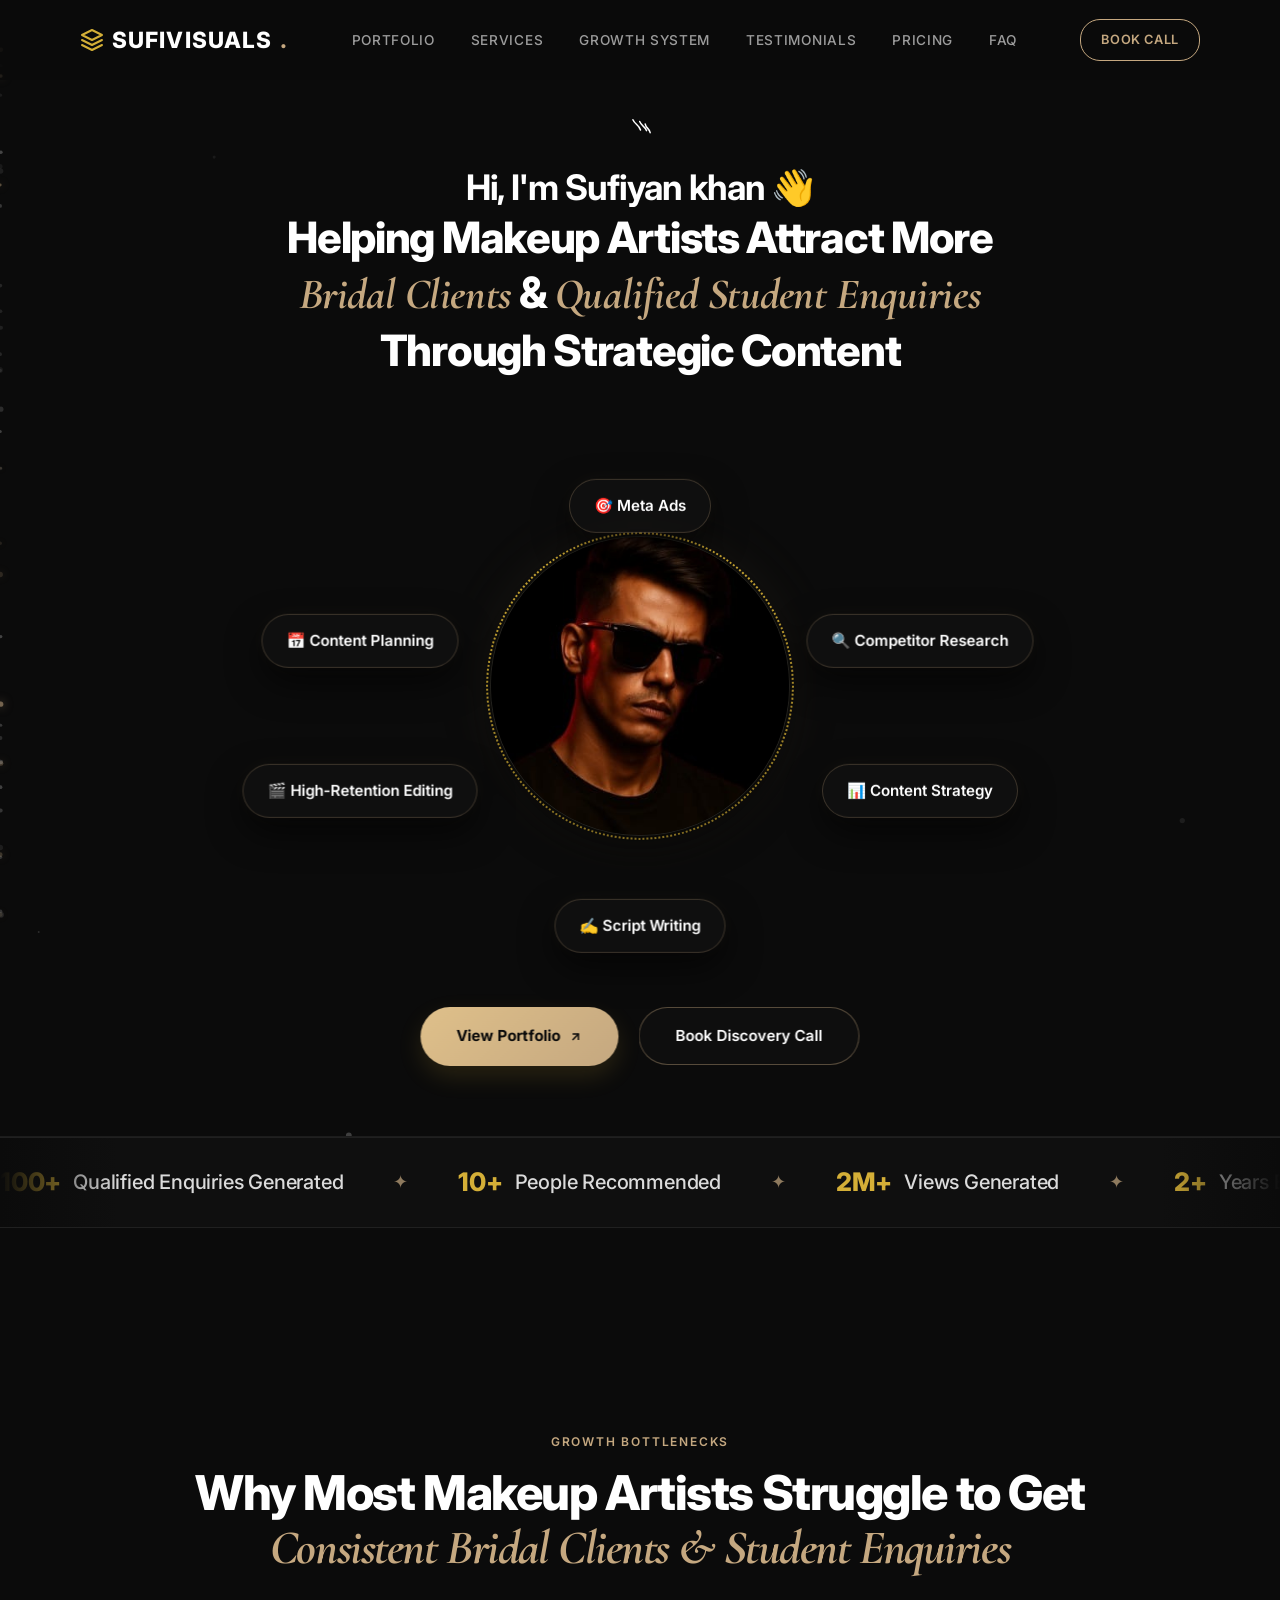
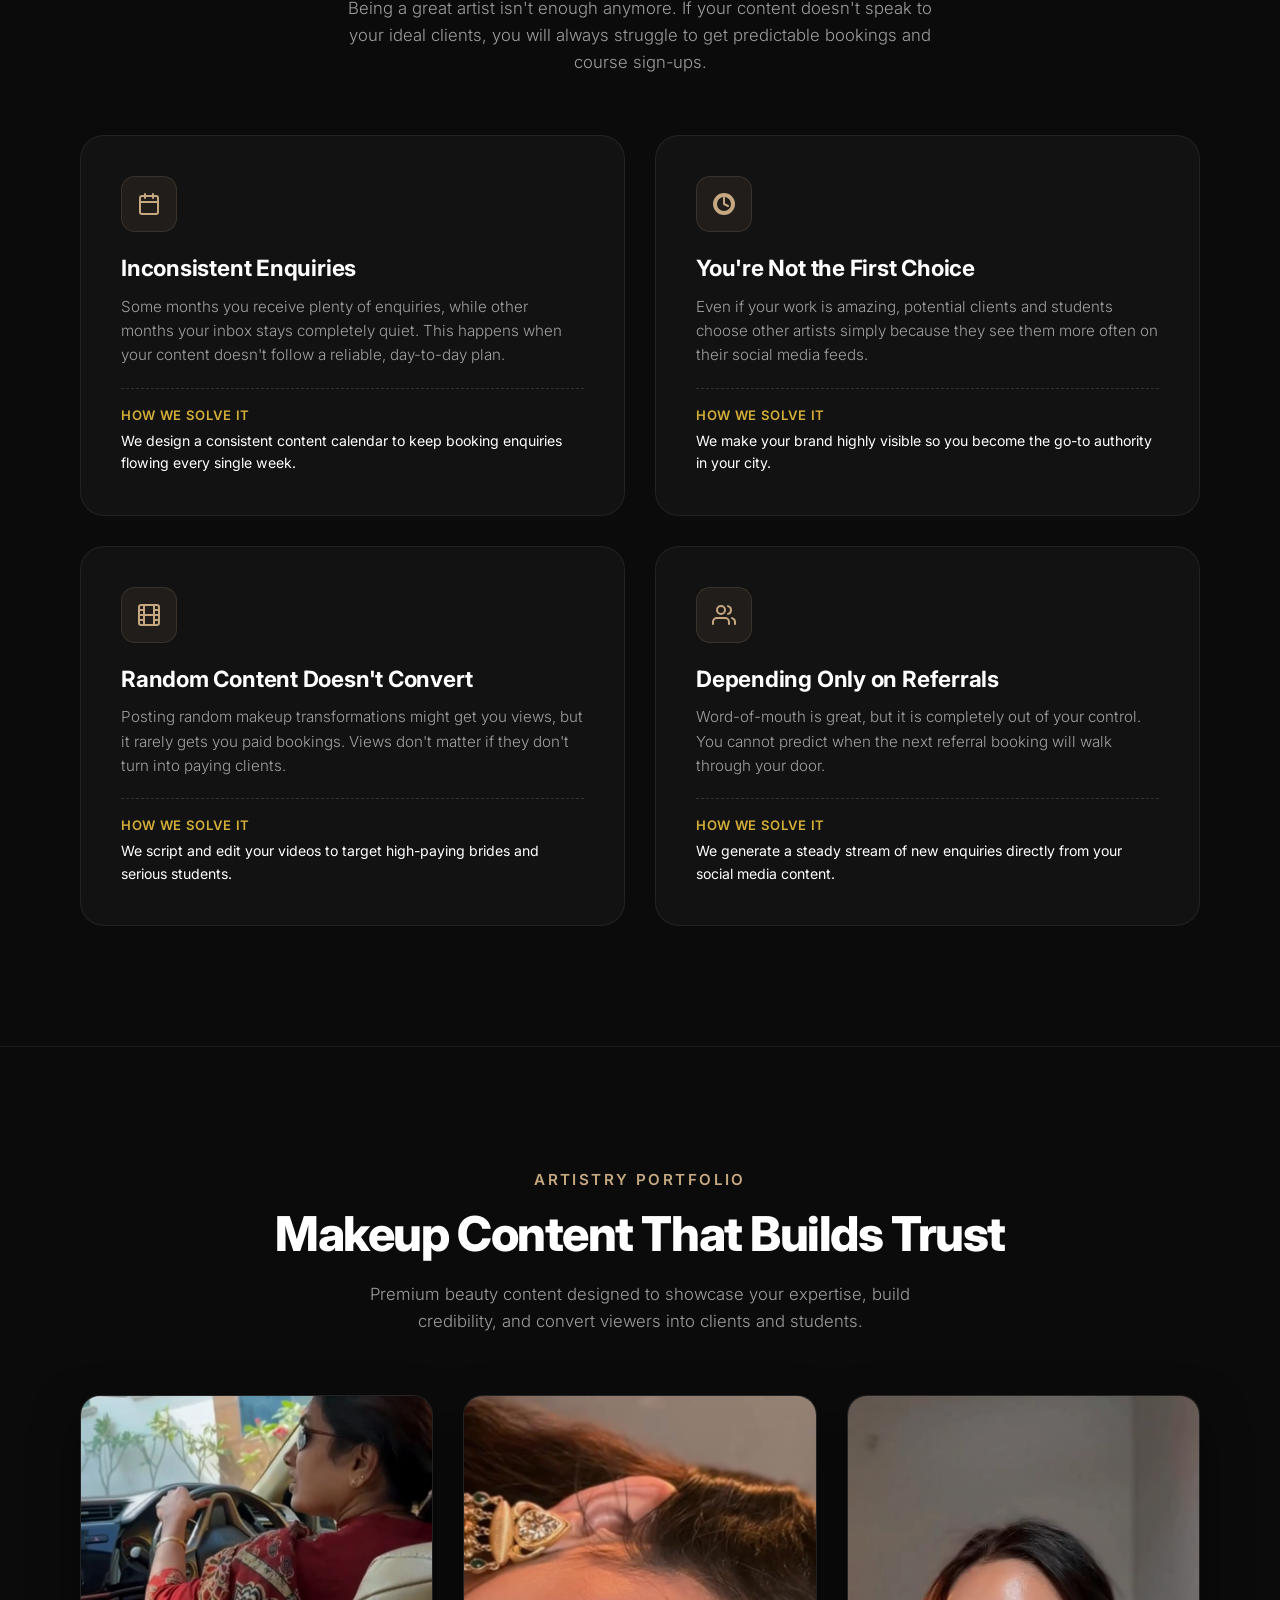
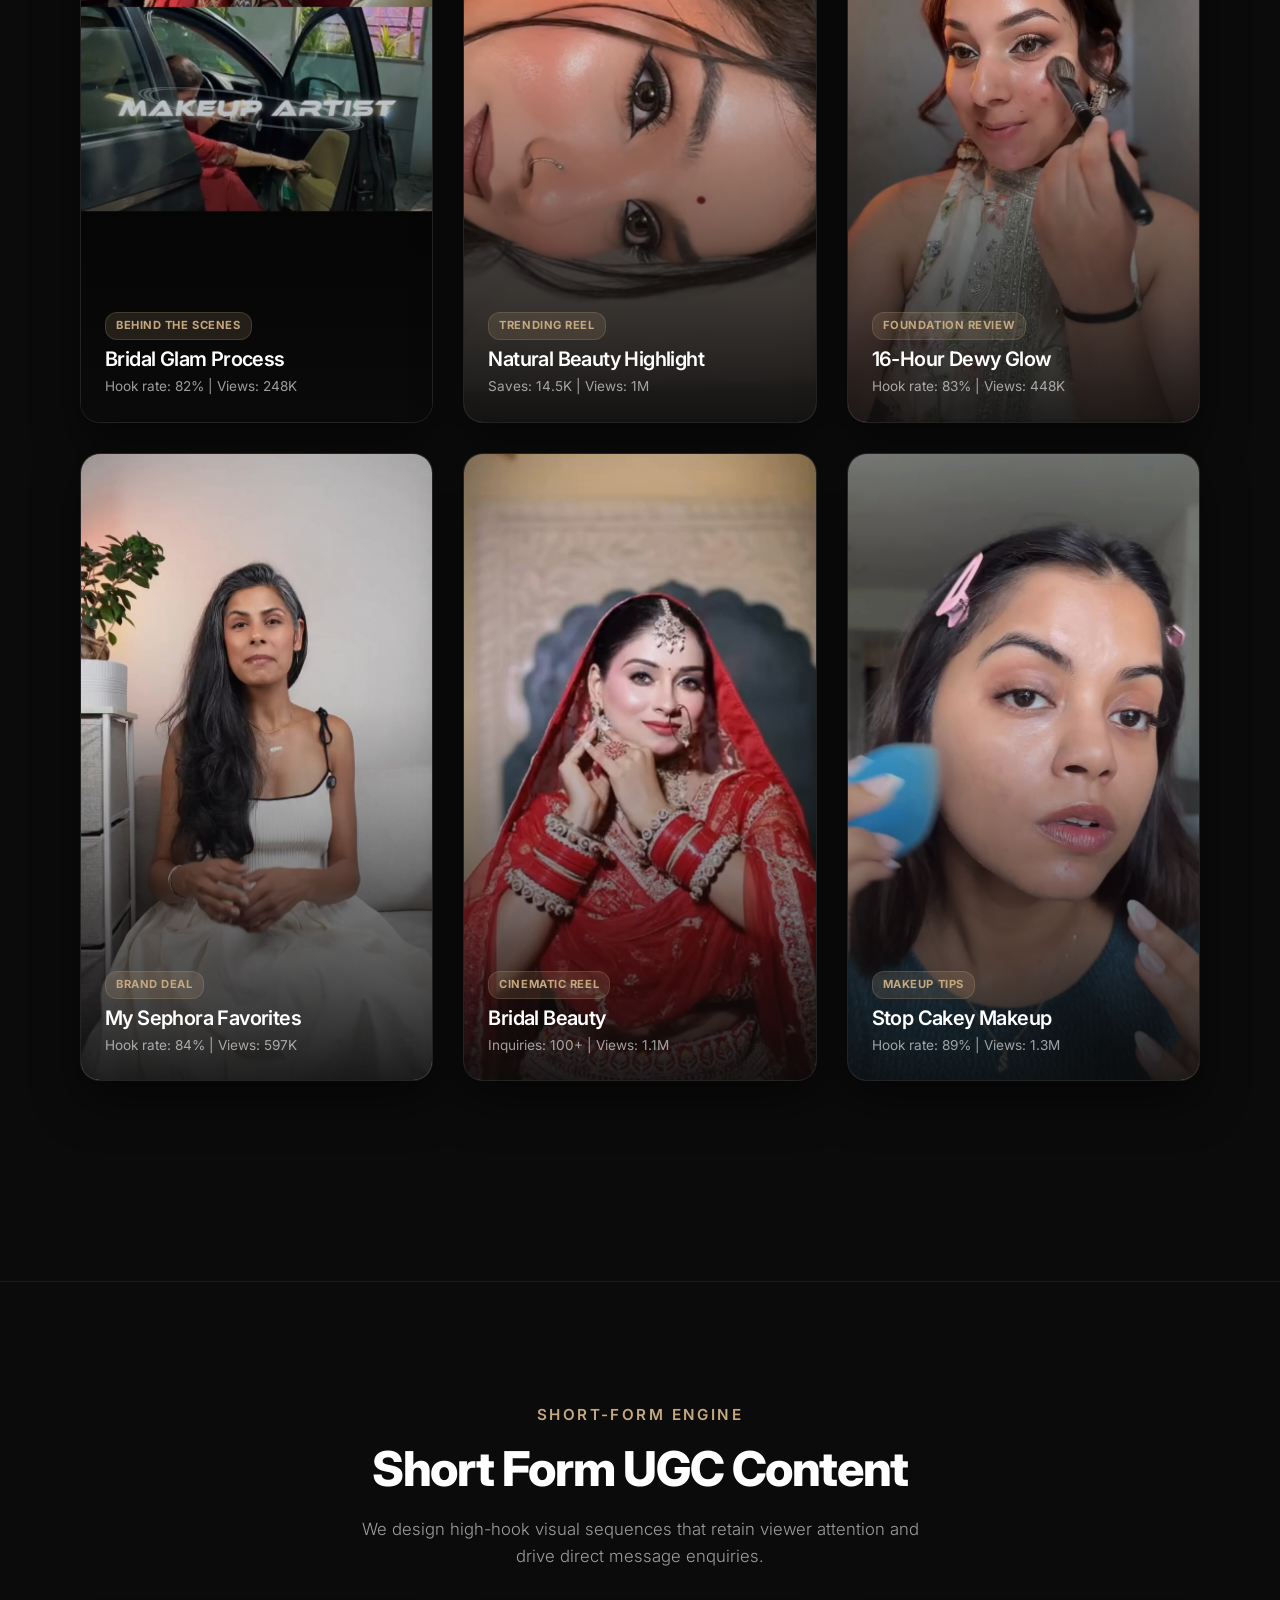
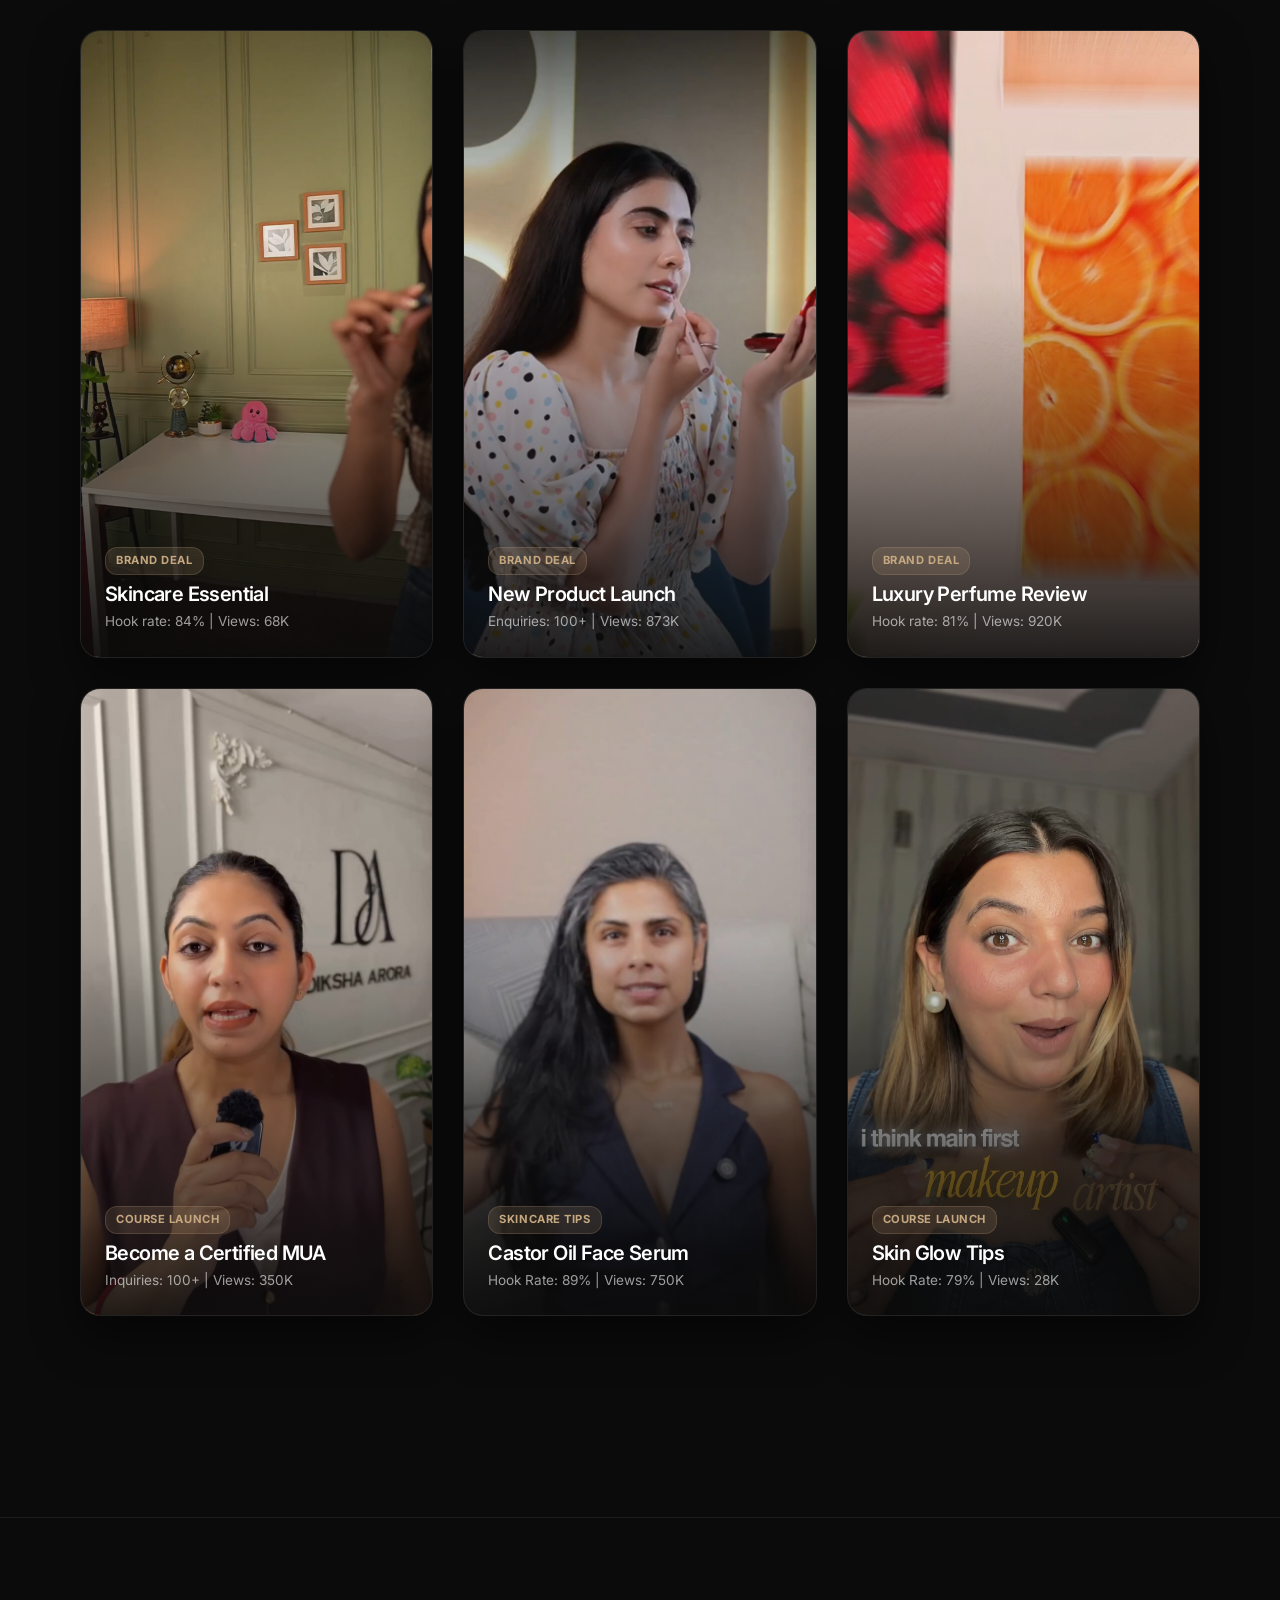
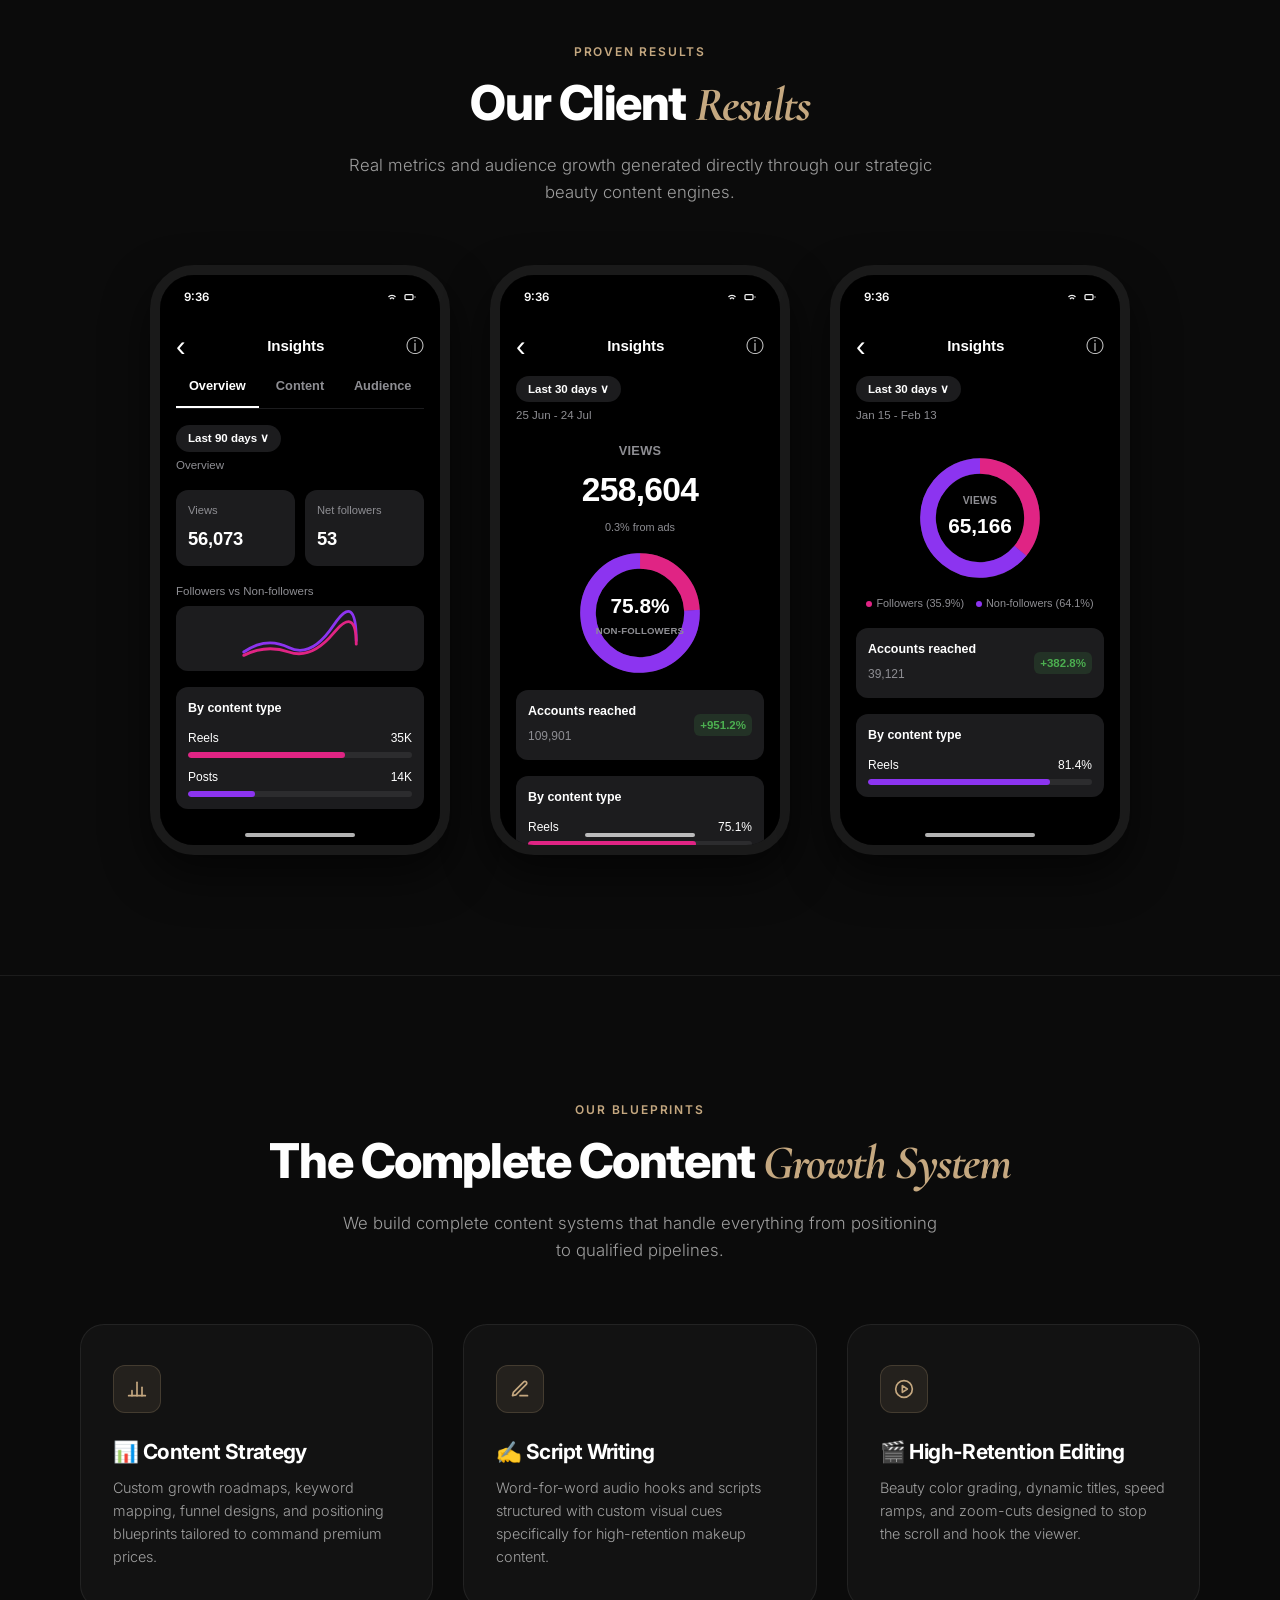
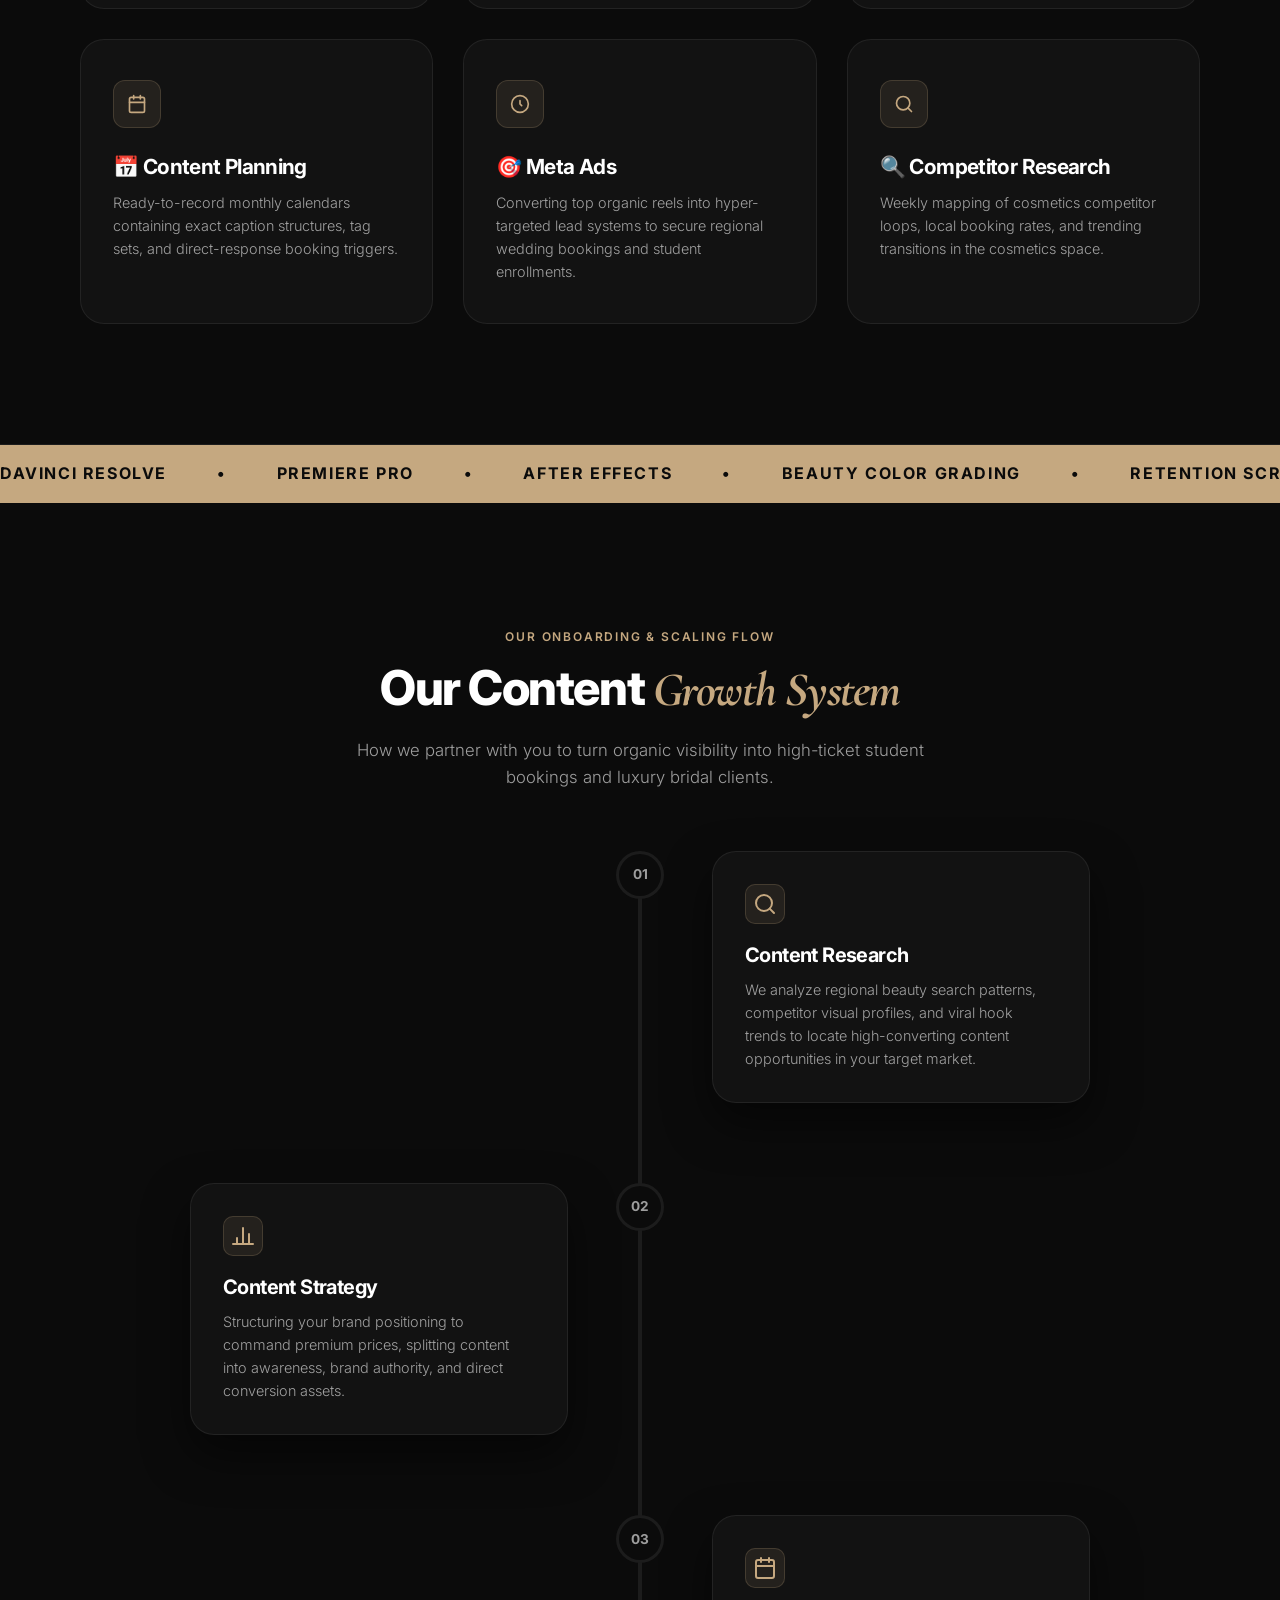
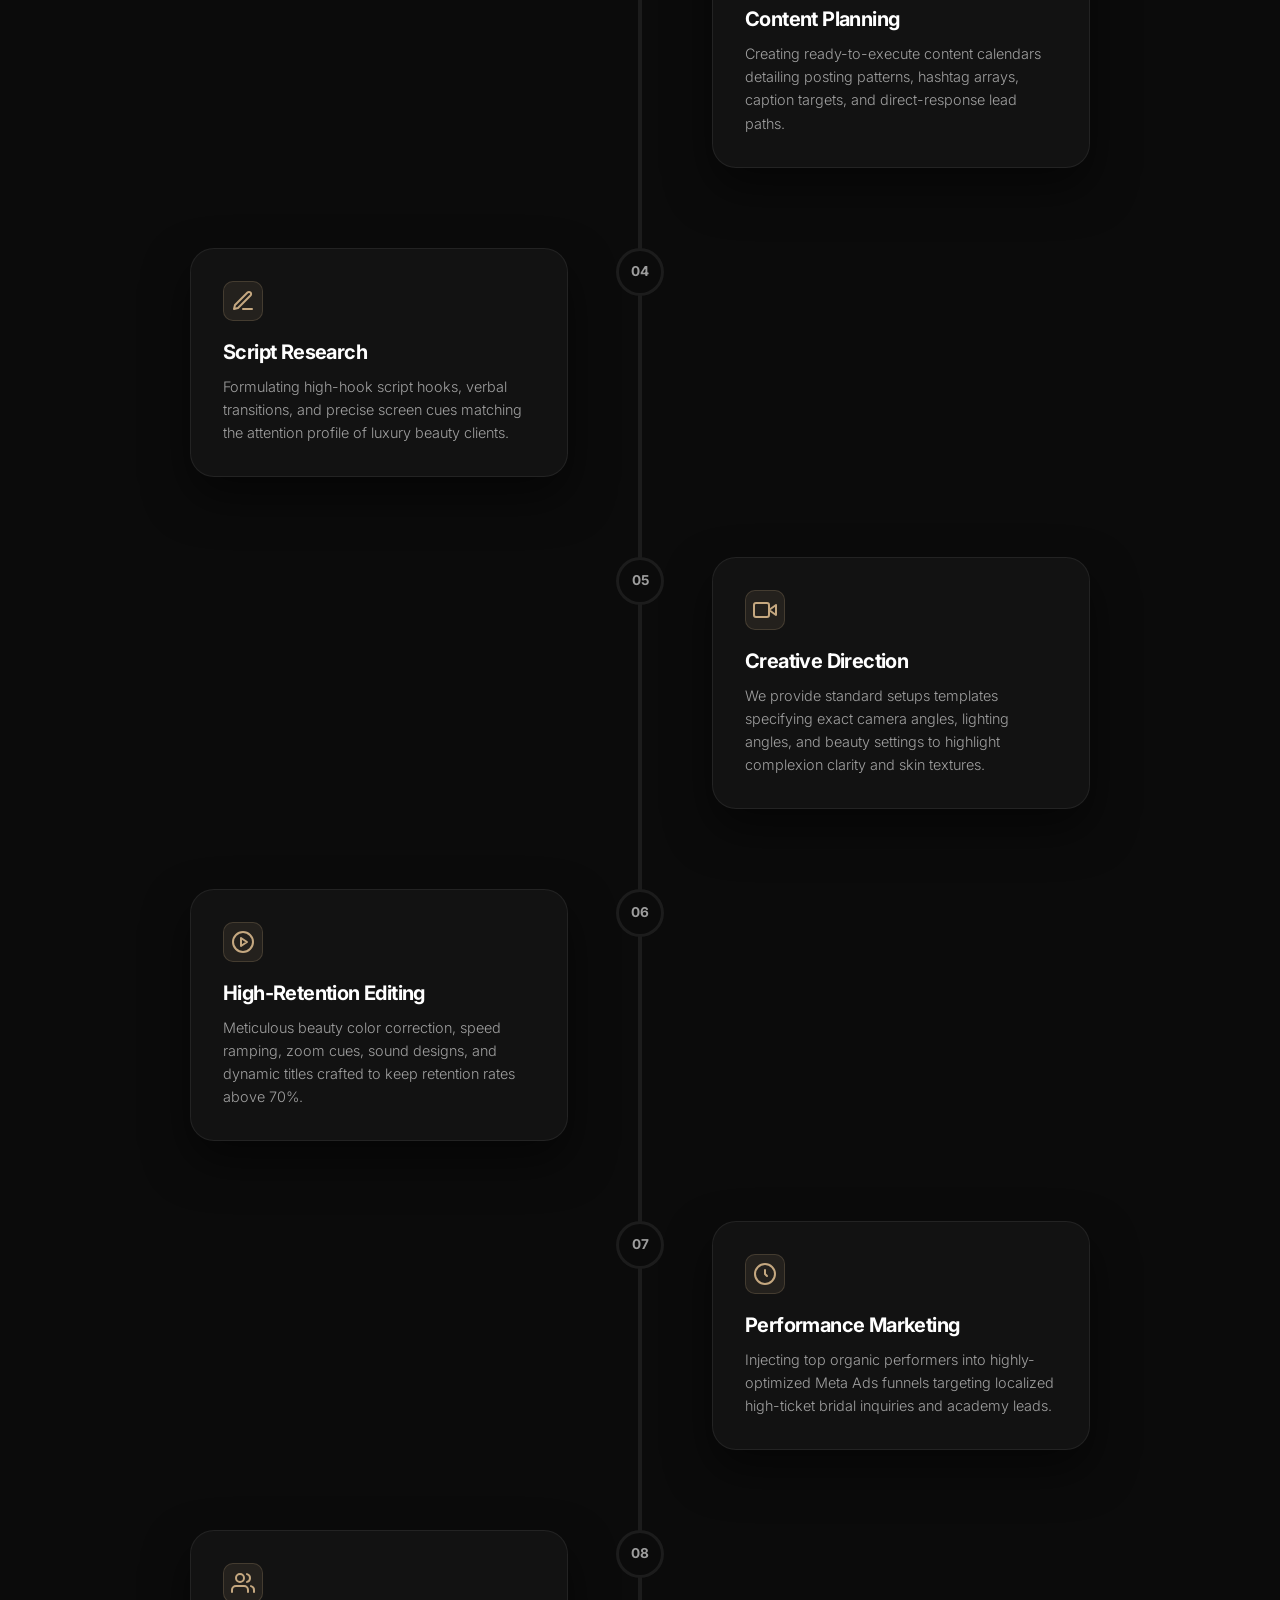
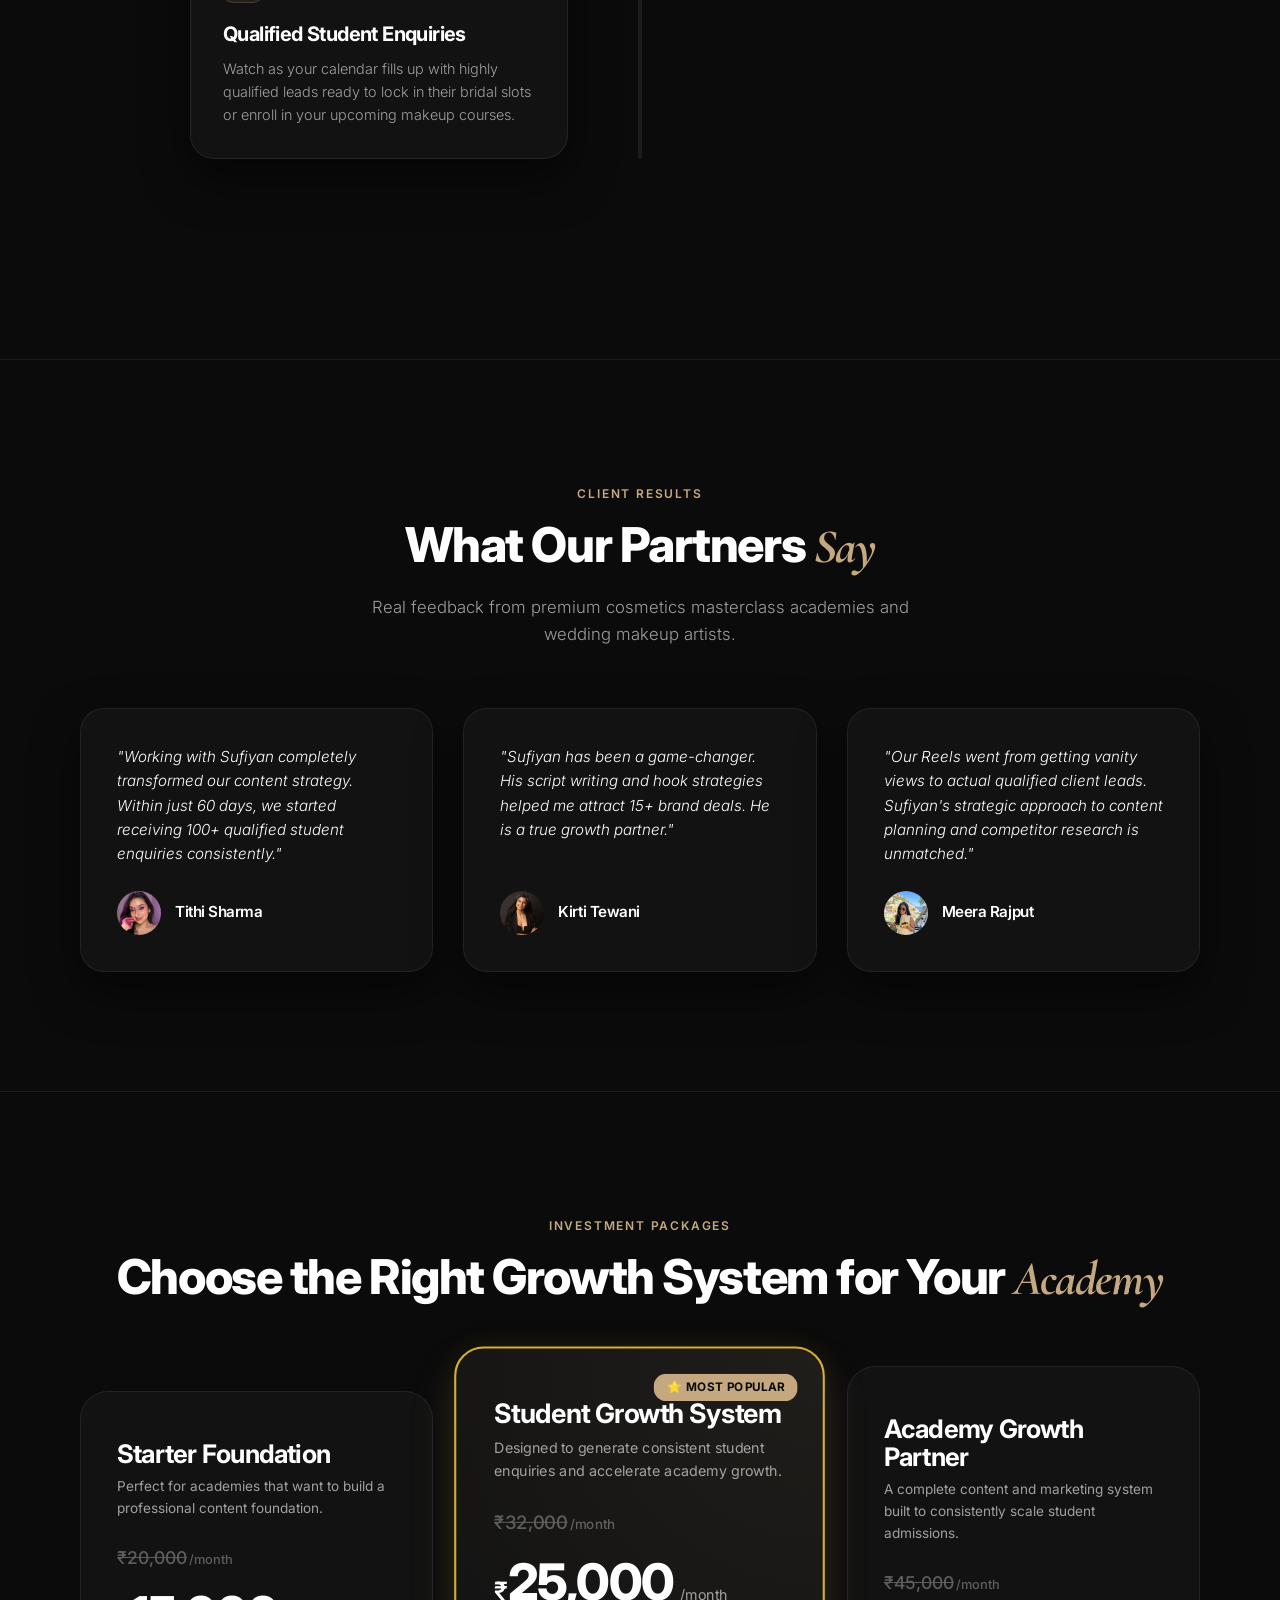
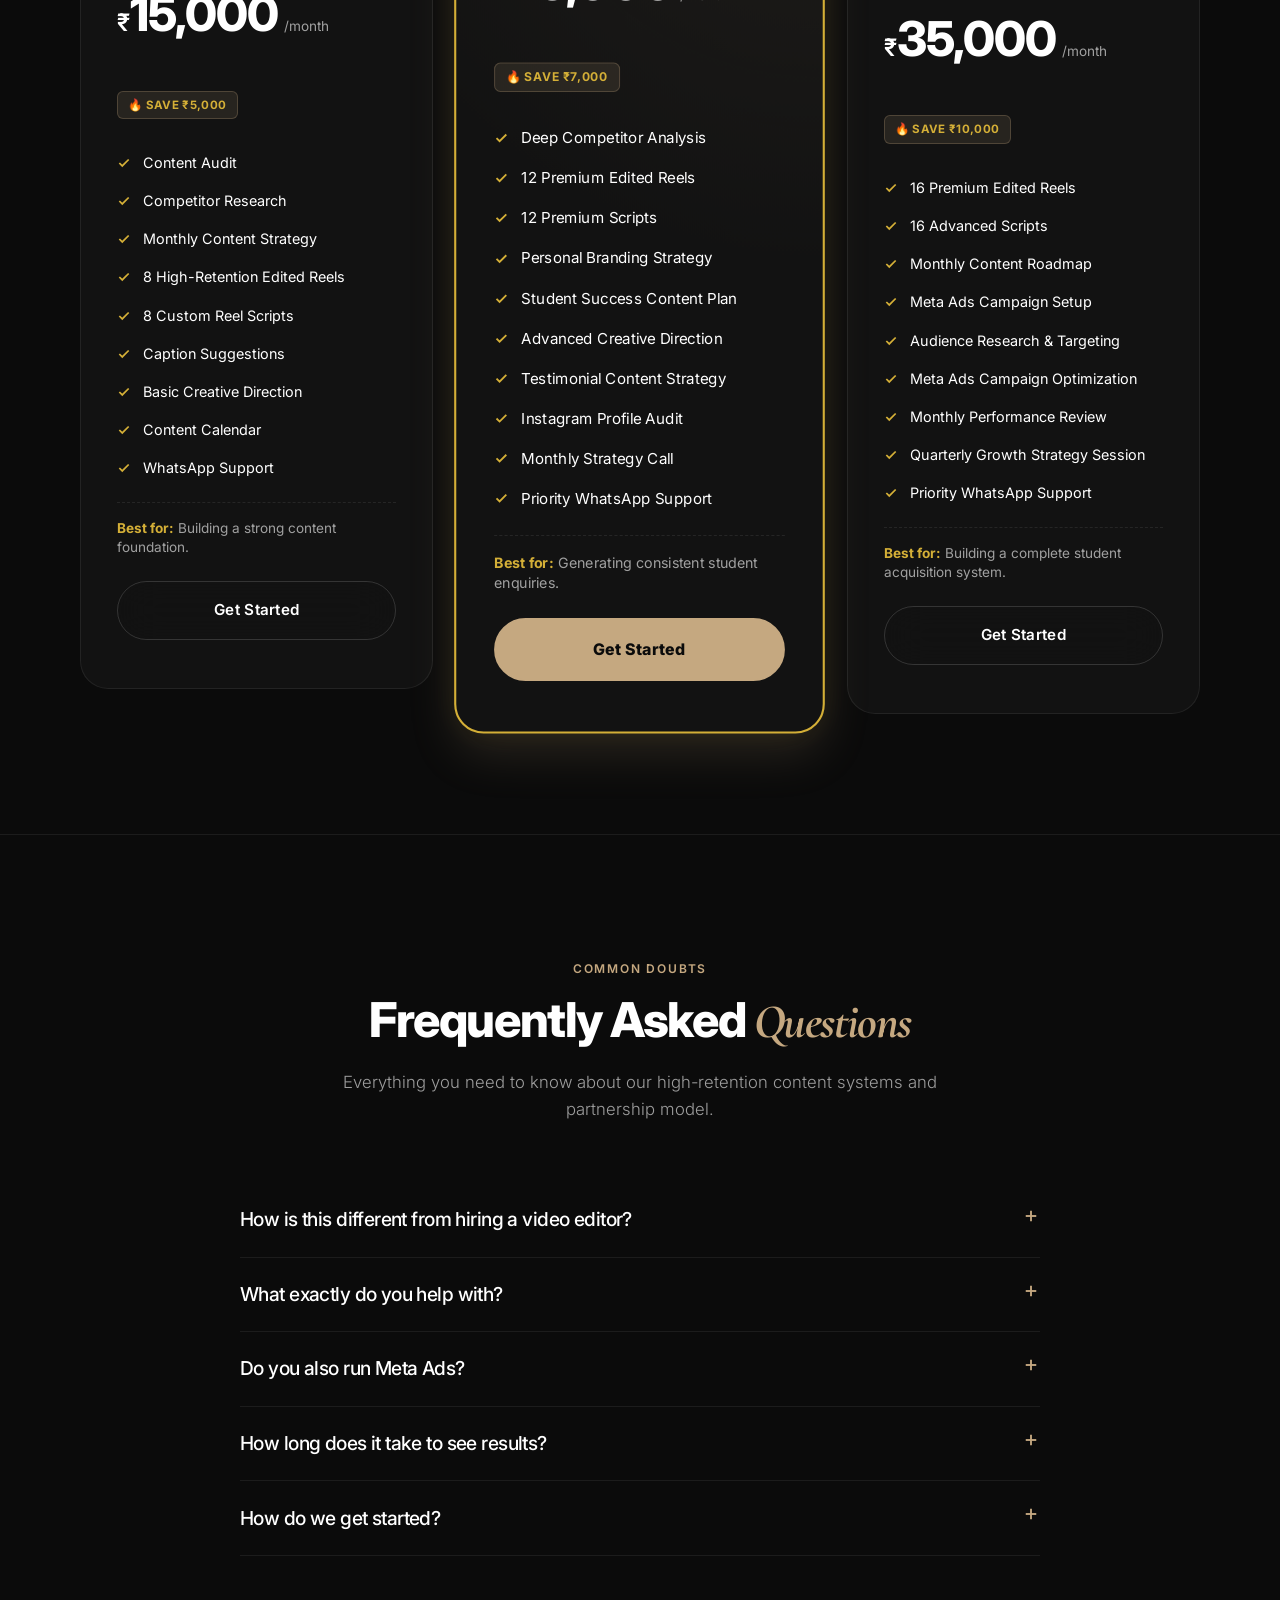
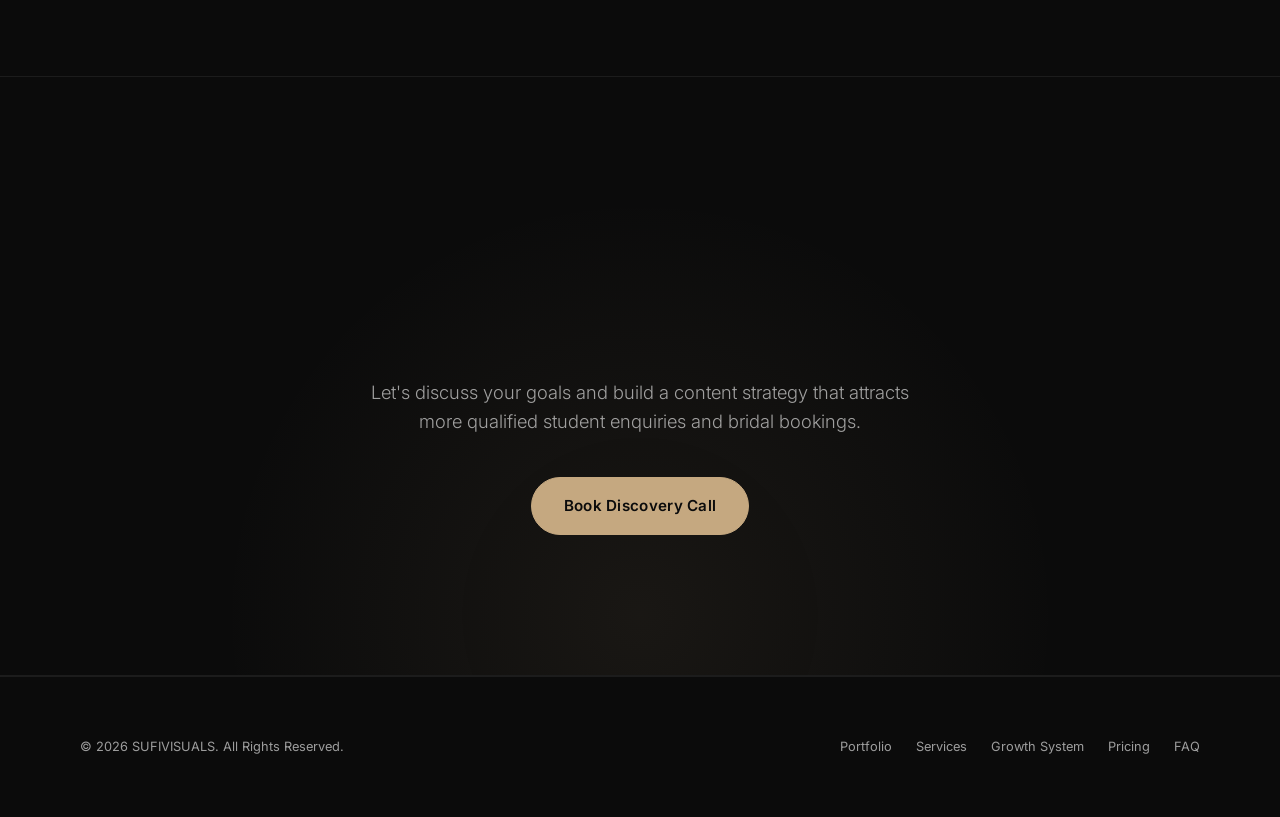
==== commit 5d24124e: "testimonial change position switch" ====
--- a/index.html
+++ b/index.html
@@ -13,7 +13,7 @@
   <link rel="preconnect" href="https://fonts.googleapis.com">
   <link rel="preconnect" href="https://fonts.gstatic.com" crossorigin>
   <link href="https://fonts.googleapis.com/css2?family=Cormorant+Garamond:ital,wght@1,400;1,700&family=Inter:wght@400;700;800&display=swap" rel="stylesheet">
-  <link rel="stylesheet" href="style.css?v=1.0.3">
+  <link rel="stylesheet" href="style.css?v=1.0.4">
   <link rel="preload" href="assets/sufiyan_portrait.jpg" as="image" fetchpriority="high">
 </head>
 
@@ -220,7 +220,37 @@
       </div>
 
       <div class="short-form-grid reveal">
-        <!-- Card 1 -->
+        <!-- Card 4 (New Position 1) -->
+        <div class="reel-card" data-video="assets/mua_4.mp4">
+          <img src="assets/thumb_mua_4.jpg" alt="Bridal Glam Process" loading="lazy">
+          <div class="reel-play-btn">
+            <svg width="18" height="18" viewBox="0 0 24 24" fill="currentColor">
+              <polygon points="5 3 19 12 5 21 5 3" />
+            </svg>
+          </div>
+          <div class="reel-overlay">
+            <span class="reel-category">BEHIND THE SCENES</span>
+            <h3>Bridal Glam Process</h3>
+            <p>Hook rate: 82% | Views: 248K</p>
+          </div>
+        </div>
+
+        <!-- Card 2 (New Position 2) -->
+        <div class="reel-card" data-video="assets/mua_2.mp4">
+          <img src="assets/thumb_mua_2.jpg" alt="Natural Beauty Highlight" loading="lazy">
+          <div class="reel-play-btn">
+            <svg width="18" height="18" viewBox="0 0 24 24" fill="currentColor">
+              <polygon points="5 3 19 12 5 21 5 3" />
+            </svg>
+          </div>
+          <div class="reel-overlay">
+            <span class="reel-category">TRENDING REEL</span>
+            <h3>Natural Beauty Highlight</h3>
+            <p>Saves: 14.5K | Views: 1M</p>
+          </div>
+        </div>
+
+        <!-- Card 1 (New Position 3) -->
         <div class="reel-card" data-video="assets/mua_1.mp4">
           <img src="assets/thumb_mua_1.jpg" alt="16-Hour Dewy Glow" loading="lazy">
           <div class="reel-play-btn">
@@ -235,22 +265,37 @@
           </div>
         </div>
 
-        <!-- Card 2 -->
-        <div class="reel-card" data-video="assets/mua_2.mp4">
-          <img src="assets/thumb_mua_2.jpg" alt="Natural Beauty Highlight" loading="lazy">
+        <!-- Card 6 (New Position 4) -->
+        <div class="reel-card" data-video="assets/mua_6.mp4">
+          <img src="assets/thumb_mua_6.jpg" alt="My Sephora Favorites" loading="lazy">
           <div class="reel-play-btn">
             <svg width="18" height="18" viewBox="0 0 24 24" fill="currentColor">
               <polygon points="5 3 19 12 5 21 5 3" />
             </svg>
           </div>
           <div class="reel-overlay">
-            <span class="reel-category">TRENDING REEL</span>
-            <h3>Natural Beauty Highlight</h3>
-            <p>Saves: 14.5K | Views: 1M</p>
-          </div>
-        </div>
-
-        <!-- Card 3 -->
+            <span class="reel-category blue-tag">BRAND DEAL</span>
+            <h3>My Sephora Favorites</h3>
+            <p>Hook rate: 84% | Views: 597K</p>
+          </div>
+        </div>
+
+        <!-- Card 5 (New Position 5) -->
+        <div class="reel-card" data-video="assets/mua_5.mp4">
+          <img src="assets/thumb_mua_5.jpg" alt="Bridal Beauty" loading="lazy">
+          <div class="reel-play-btn">
+            <svg width="18" height="18" viewBox="0 0 24 24" fill="currentColor">
+              <polygon points="5 3 19 12 5 21 5 3" />
+            </svg>
+          </div>
+          <div class="reel-overlay">
+            <span class="reel-category">CINEMATIC REEL</span>
+            <h3>Bridal Beauty</h3>
+            <p>Inquiries: 100+ | Views: 1.1M</p>
+          </div>
+        </div>
+
+        <!-- Card 3 (New Position 6) -->
         <div class="reel-card" data-video="assets/mua_3.mp4">
           <img src="assets/thumb_mua_3.jpg" alt="Stop Cakey Makeup" loading="lazy">
           <div class="reel-play-btn">
@@ -262,51 +307,6 @@
             <span class="reel-category">MAKEUP TIPS</span>
             <h3>Stop Cakey Makeup</h3>
             <p>Hook rate: 89% | Views: 1.3M</p>
-          </div>
-        </div>
-
-        <!-- Card 4 -->
-        <div class="reel-card" data-video="assets/mua_4.mp4">
-          <img src="assets/thumb_mua_4.jpg" alt="Bridal Glam Process" loading="lazy">
-          <div class="reel-play-btn">
-            <svg width="18" height="18" viewBox="0 0 24 24" fill="currentColor">
-              <polygon points="5 3 19 12 5 21 5 3" />
-            </svg>
-          </div>
-          <div class="reel-overlay">
-            <span class="reel-category">BEHIND THE SCENES</span>
-            <h3>Bridal Glam Process</h3>
-            <p>Hook rate: 82% | Views: 248K</p>
-          </div>
-        </div>
-
-        <!-- Card 5 -->
-        <div class="reel-card" data-video="assets/mua_5.mp4">
-          <img src="assets/thumb_mua_5.jpg" alt="Bridal Beauty" loading="lazy">
-          <div class="reel-play-btn">
-            <svg width="18" height="18" viewBox="0 0 24 24" fill="currentColor">
-              <polygon points="5 3 19 12 5 21 5 3" />
-            </svg>
-          </div>
-          <div class="reel-overlay">
-            <span class="reel-category">CINEMATIC REEL</span>
-            <h3>Bridal Beauty</h3>
-            <p>Inquiries: 100+ | Views: 1.1M</p>
-          </div>
-        </div>
-
-        <!-- Card 6 -->
-        <div class="reel-card" data-video="assets/mua_6.mp4">
-          <img src="assets/thumb_mua_6.jpg" alt="My Sephora Favorites" loading="lazy">
-          <div class="reel-play-btn">
-            <svg width="18" height="18" viewBox="0 0 24 24" fill="currentColor">
-              <polygon points="5 3 19 12 5 21 5 3" />
-            </svg>
-          </div>
-          <div class="reel-overlay">
-            <span class="reel-category blue-tag">BRAND DEAL</span>
-            <h3>My Sephora Favorites</h3>
-            <p>Hook rate: 84% | Views: 597K</p>
           </div>
         </div>
       </div>
@@ -1447,7 +1447,7 @@
     </div>
   </div>
 
-  <script src="app.js?v=1.0.3"></script>
+  <script src="app.js?v=1.0.4"></script>
 </body>
 
 </html>
--- a/style.css
+++ b/style.css
@@ -1057,11 +1057,19 @@
 }
 
 @media (max-width: 992px) {
-  .services-grid { grid-template-columns: repeat(2, 1fr); }
-}
-
-@media (max-width: 576px) {
-  .services-grid { grid-template-columns: 1fr; }
+  .services-grid {
+    display: flex;
+    flex-wrap: wrap;
+    justify-content: center;
+    gap: 30px;
+  }
+  
+  .service-card {
+    flex: 0 1 350px !important;
+    width: 100% !important;
+    max-width: 380px !important;
+    box-sizing: border-box !important;
+  }
 }
 
 .service-card {
@@ -1140,11 +1148,19 @@
 }
 
 @media (max-width: 992px) {
-  .testimonials-grid { grid-template-columns: repeat(2, 1fr); }
-}
-
-@media (max-width: 768px) {
-  .testimonials-grid { grid-template-columns: 1fr; }
+  .testimonials-grid {
+    display: flex;
+    flex-wrap: wrap;
+    justify-content: center;
+    gap: 30px;
+  }
+  
+  .testimonial-card {
+    flex: 0 1 350px !important;
+    width: 100% !important;
+    max-width: 380px !important;
+    box-sizing: border-box !important;
+  }
 }
 
 .testimonial-card {
@@ -1717,21 +1733,22 @@
   margin: 60px auto 0 auto;
   max-width: 980px;
 }
-@media (max-width: 1020px) {
+@media (max-width: 992px) {
   .results-grid {
-    width: 980px;
-    height: calc(600px * var(--results-scale));
-    position: relative;
-    left: 50%;
-    transform: translateX(-50%) scale(var(--results-scale));
-    transform-origin: top center;
-    margin-top: calc(60px * var(--results-scale));
-    margin-bottom: 0;
+    display: flex !important;
+    flex-direction: column !important;
+    align-items: center !important;
+    gap: 36px !important;
+    width: 100% !important;
+    height: auto !important;
+    transform: none !important;
+    left: auto !important;
+    margin: 40px auto 0 auto !important;
   }
 }
 
 #client-results {
-  overflow: hidden;
+  overflow: visible;
 }
 
 .phone-container {
@@ -1739,9 +1756,18 @@
   justify-content: center;
   align-items: center;
   perspective: 1000px;
-  transform: translateY(100px);
+  transform: translateY(60px);
   opacity: 0;
-  transition: transform 1.2s cubic-bezier(0.16, 1, 0.3, 1), opacity 1.2s ease;
+  transition: transform 0.6s cubic-bezier(0.16, 1, 0.3, 1), opacity 0.6s ease;
+}
+
+@media (max-width: 992px) {
+  .phone-container {
+    transform: none !important;
+    opacity: 1 !important;
+    margin: 0 auto !important;
+    transition: none !important;
+  }
 }
 
 .reveal.revealed .phone-container {
@@ -1766,15 +1792,22 @@
   display: flex;
   flex-direction: column;
   box-sizing: content-box;
-  transition: transform 0.3s cubic-bezier(0.25, 0.8, 0.25, 1),
-              border-color 0.3s cubic-bezier(0.25, 0.8, 0.25, 1),
-              box-shadow 0.3s cubic-bezier(0.25, 0.8, 0.25, 1);
+  transition: transform 0.6s cubic-bezier(0.16, 1, 0.3, 1),
+              border-color 0.6s cubic-bezier(0.16, 1, 0.3, 1),
+              box-shadow 0.6s cubic-bezier(0.16, 1, 0.3, 1);
+}
+
+.phone-container.scroll-active .phone-frame {
+  transform: translateY(-6px) scale(1.025);
+  border-color: var(--color-gold-bright) !important;
+  box-shadow: 0 15px 35px rgba(212, 175, 55, 0.25), 0 0 20px rgba(212, 175, 55, 0.15) !important;
 }
 
 .phone-container:hover .phone-frame {
-  transform: translateY(-8px) scale(1.02);
-  border-color: var(--color-gold-bright);
-  box-shadow: 0 15px 35px rgba(212, 175, 55, 0.25), 0 0 20px rgba(212, 175, 55, 0.15);
+  transform: translateY(-8px) scale(1.04);
+  border-color: var(--color-gold-bright) !important;
+  box-shadow: 0 20px 45px rgba(212, 175, 55, 0.3), 0 0 25px rgba(212, 175, 55, 0.2) !important;
+  z-index: 2;
 }
 
 /* Phone Top Elements */
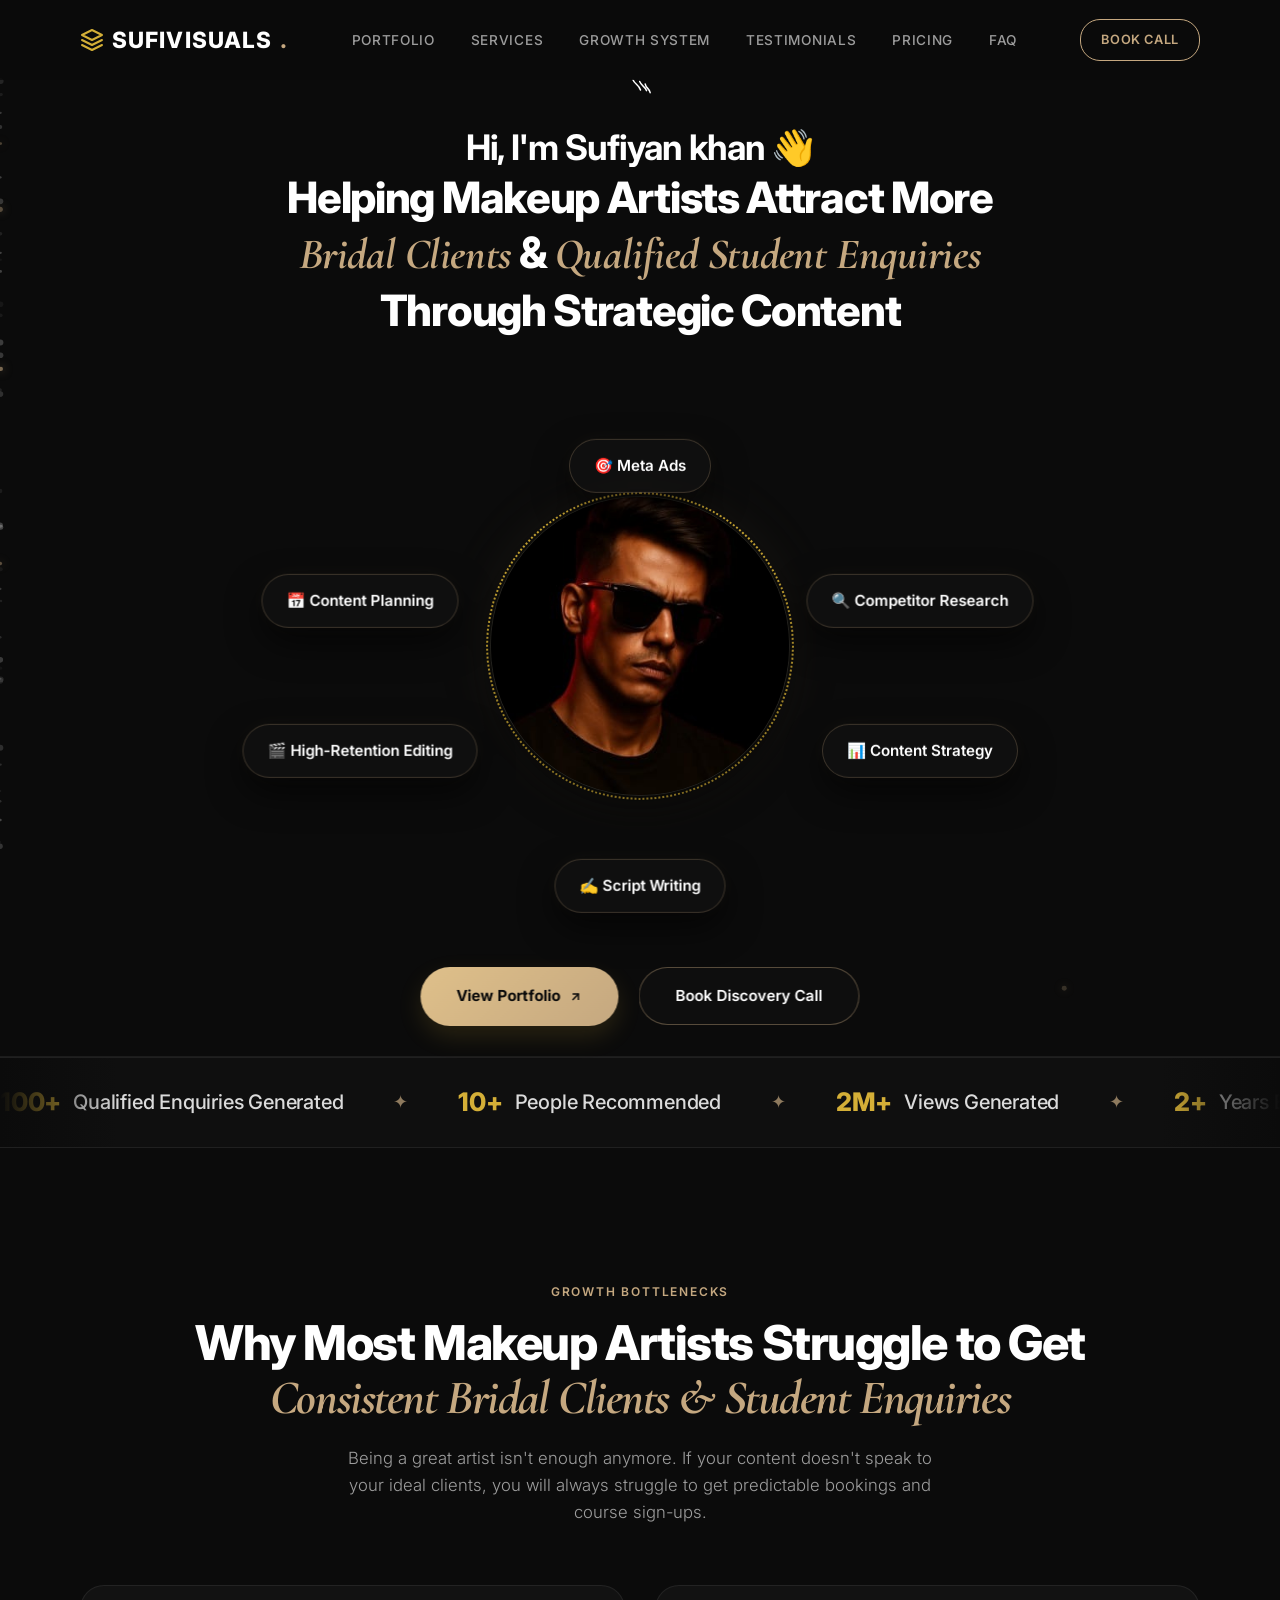
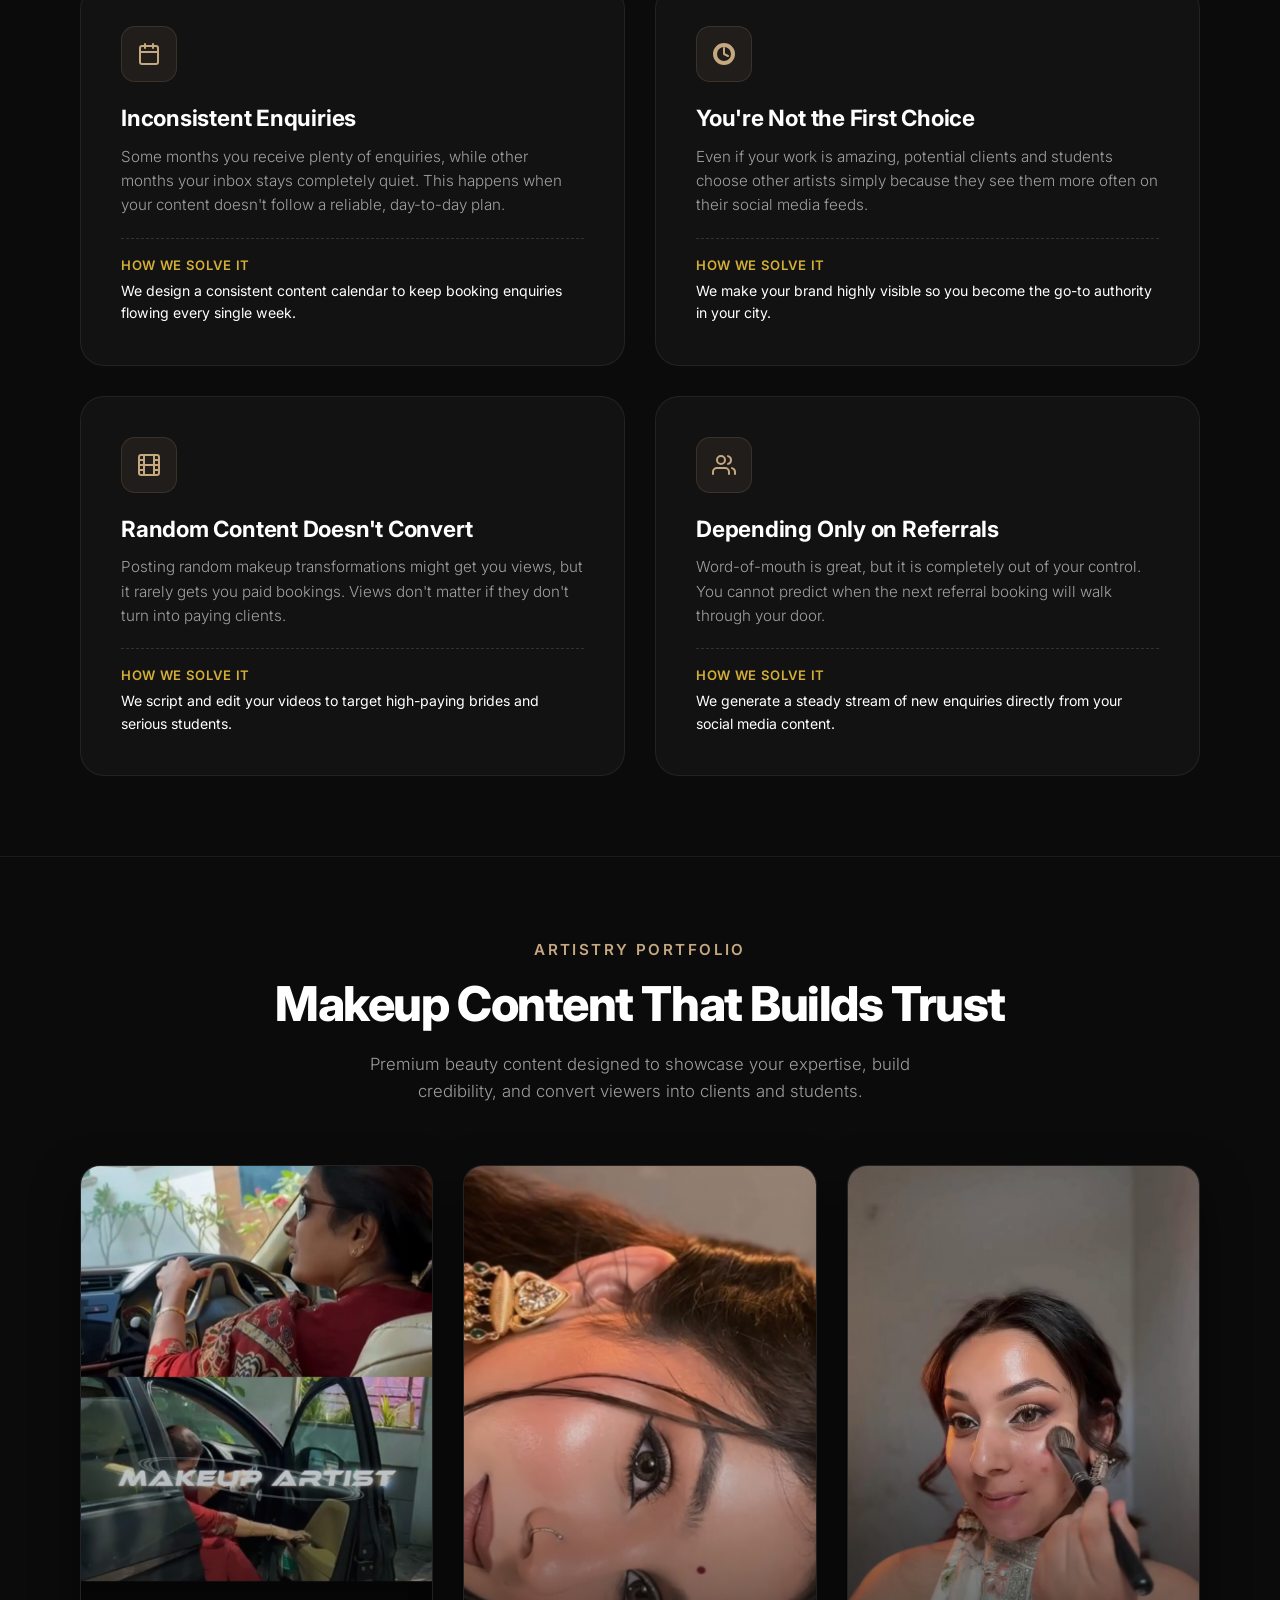
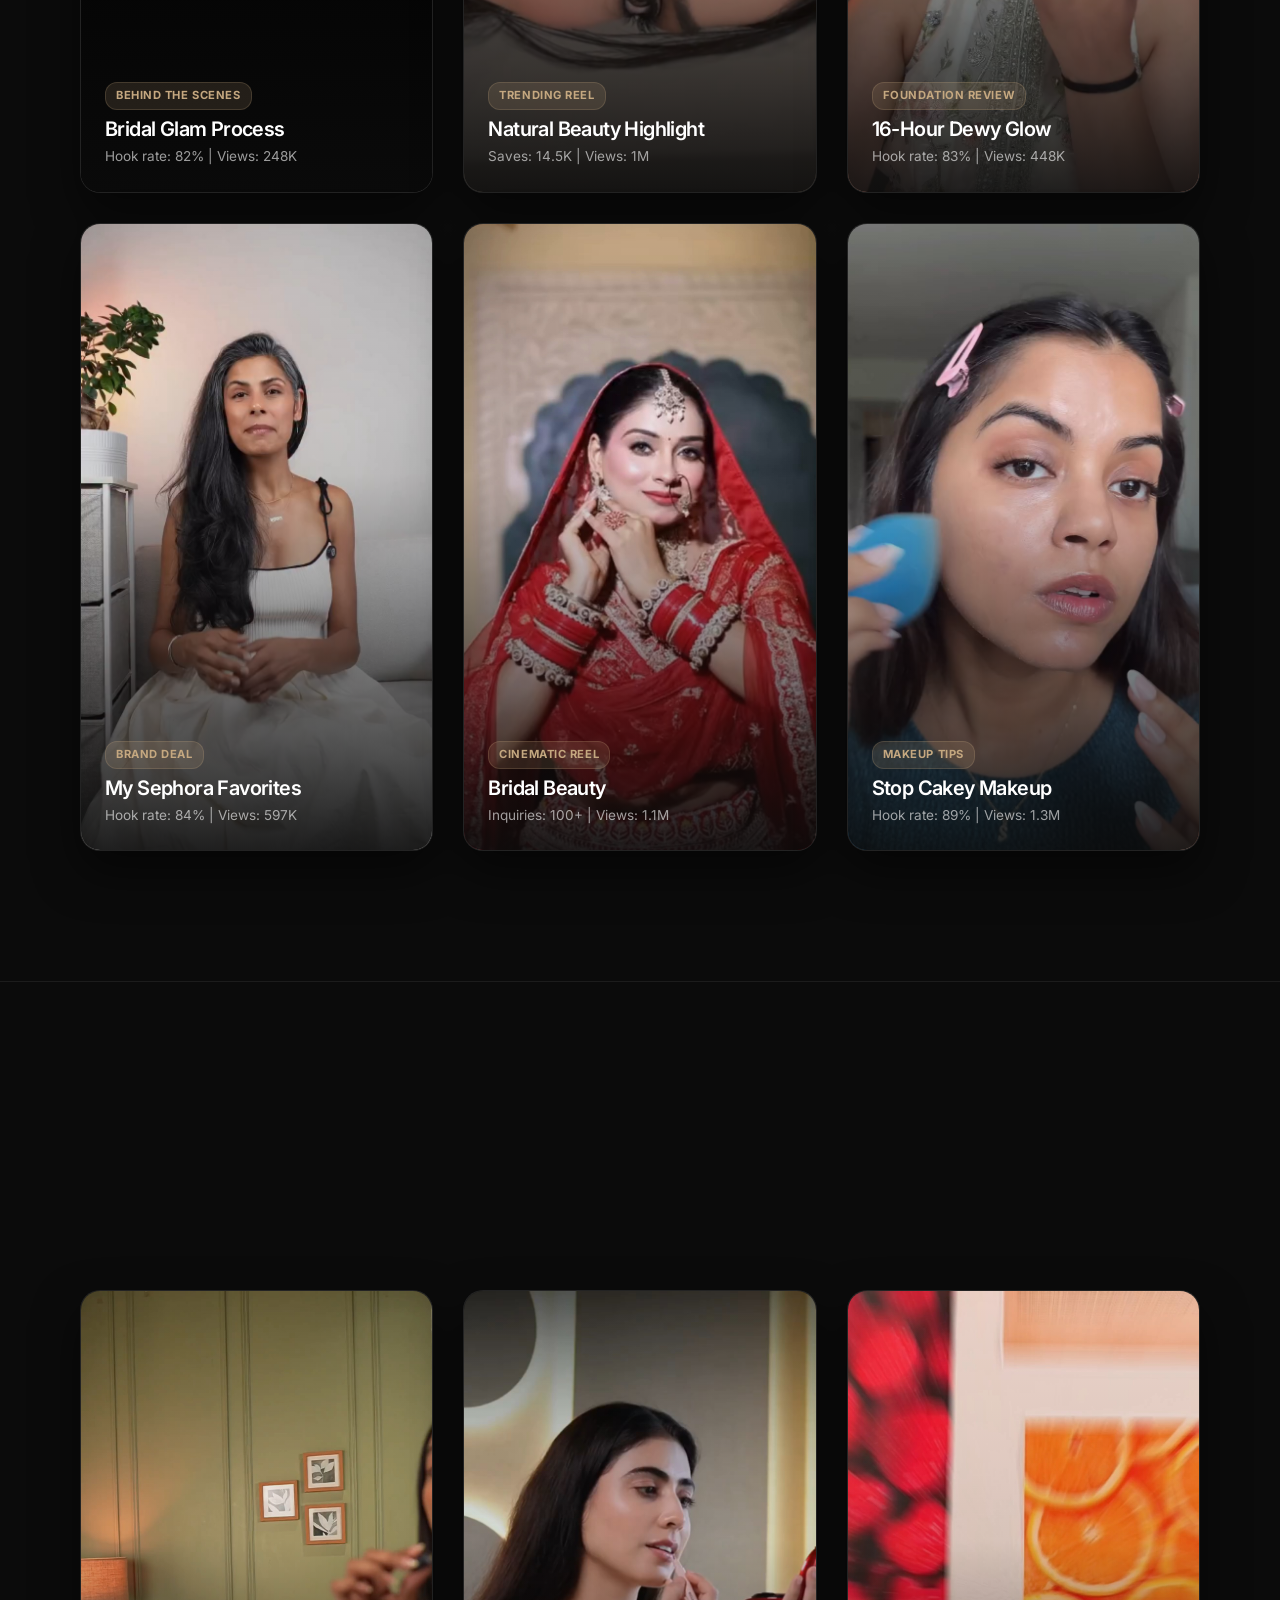
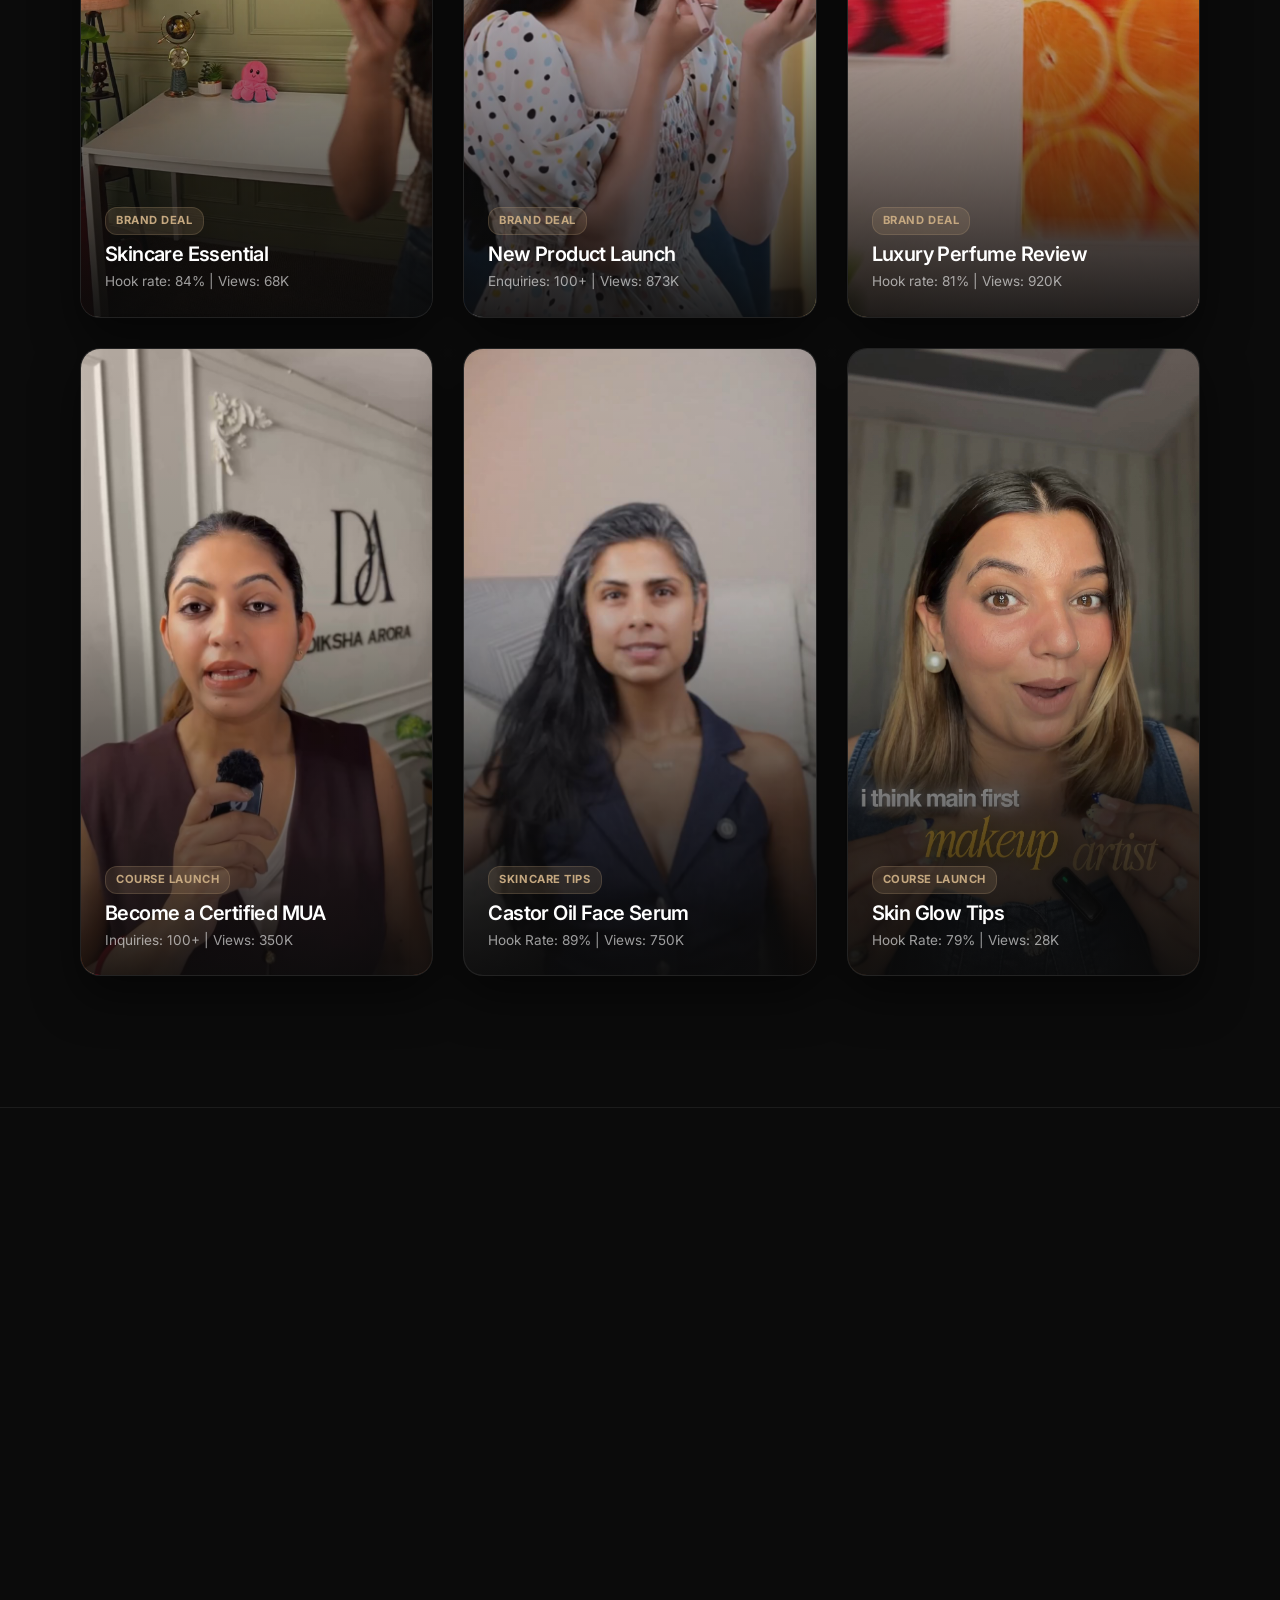
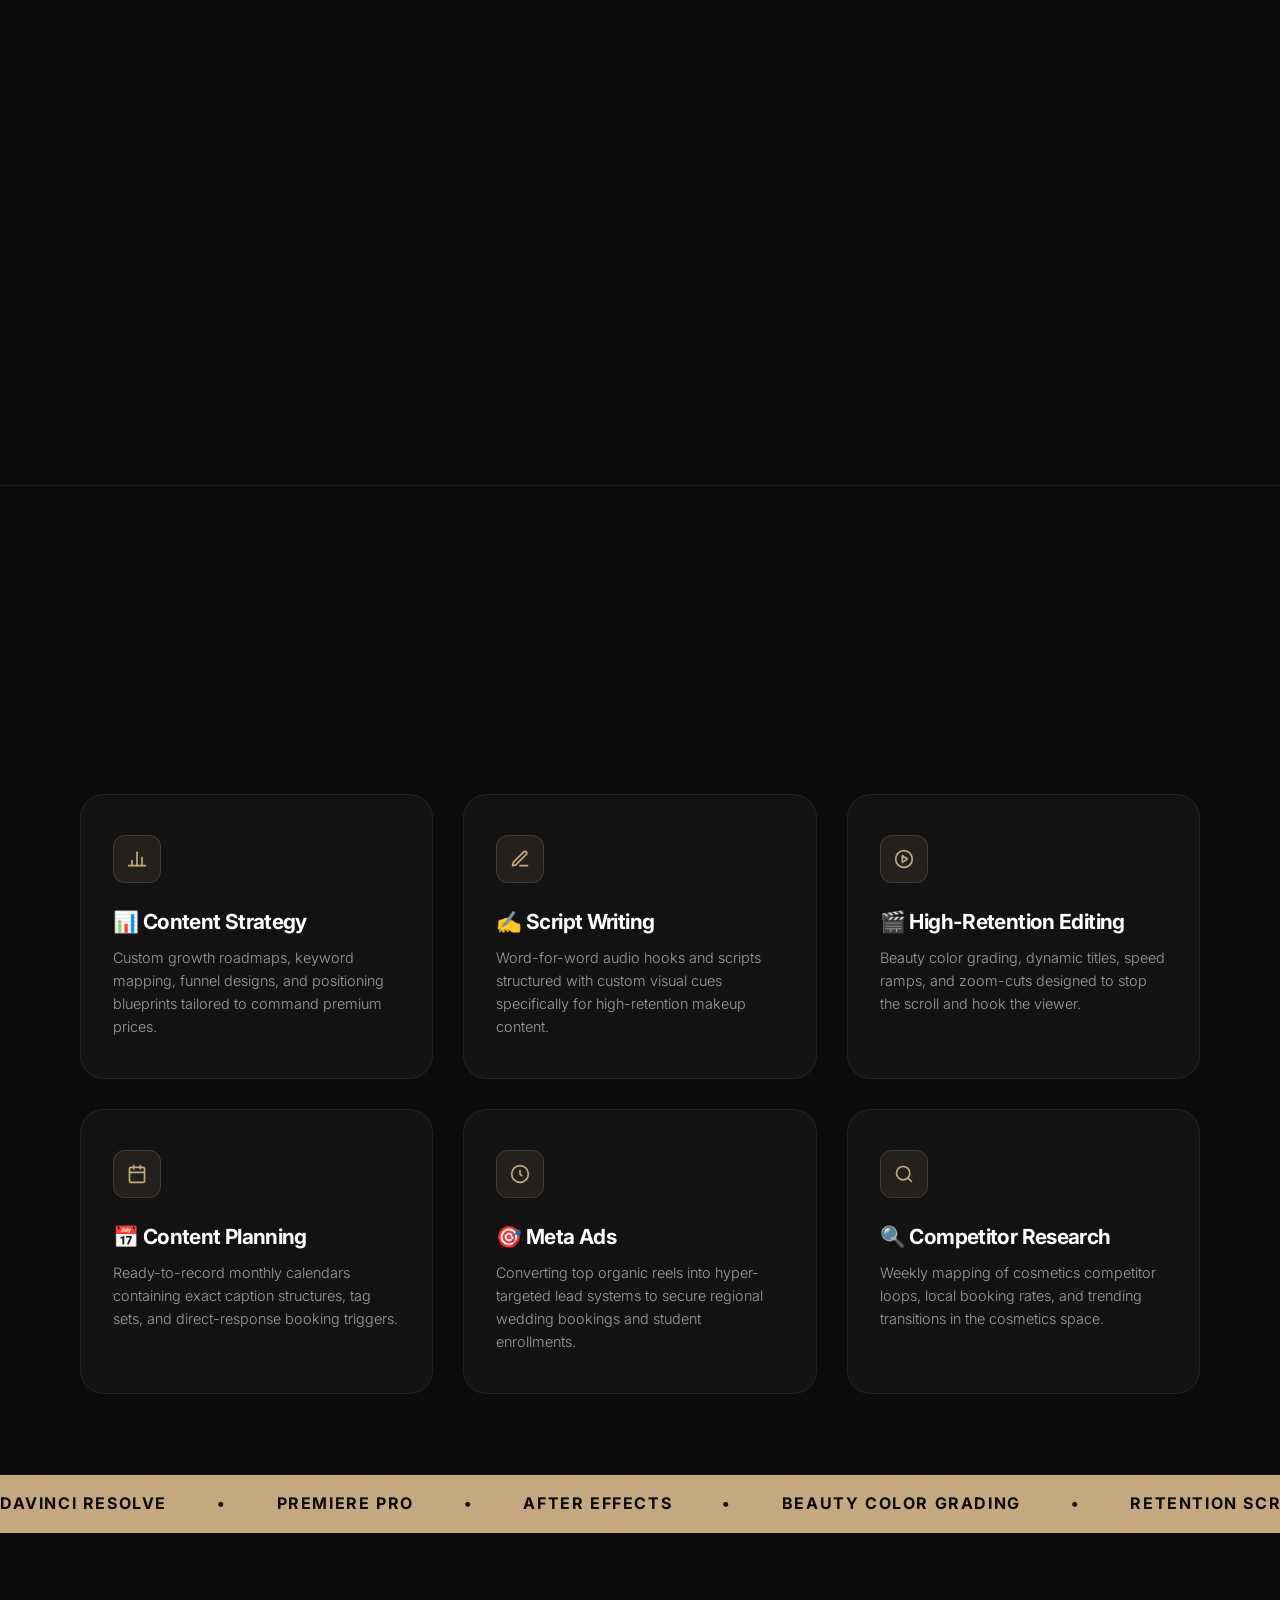
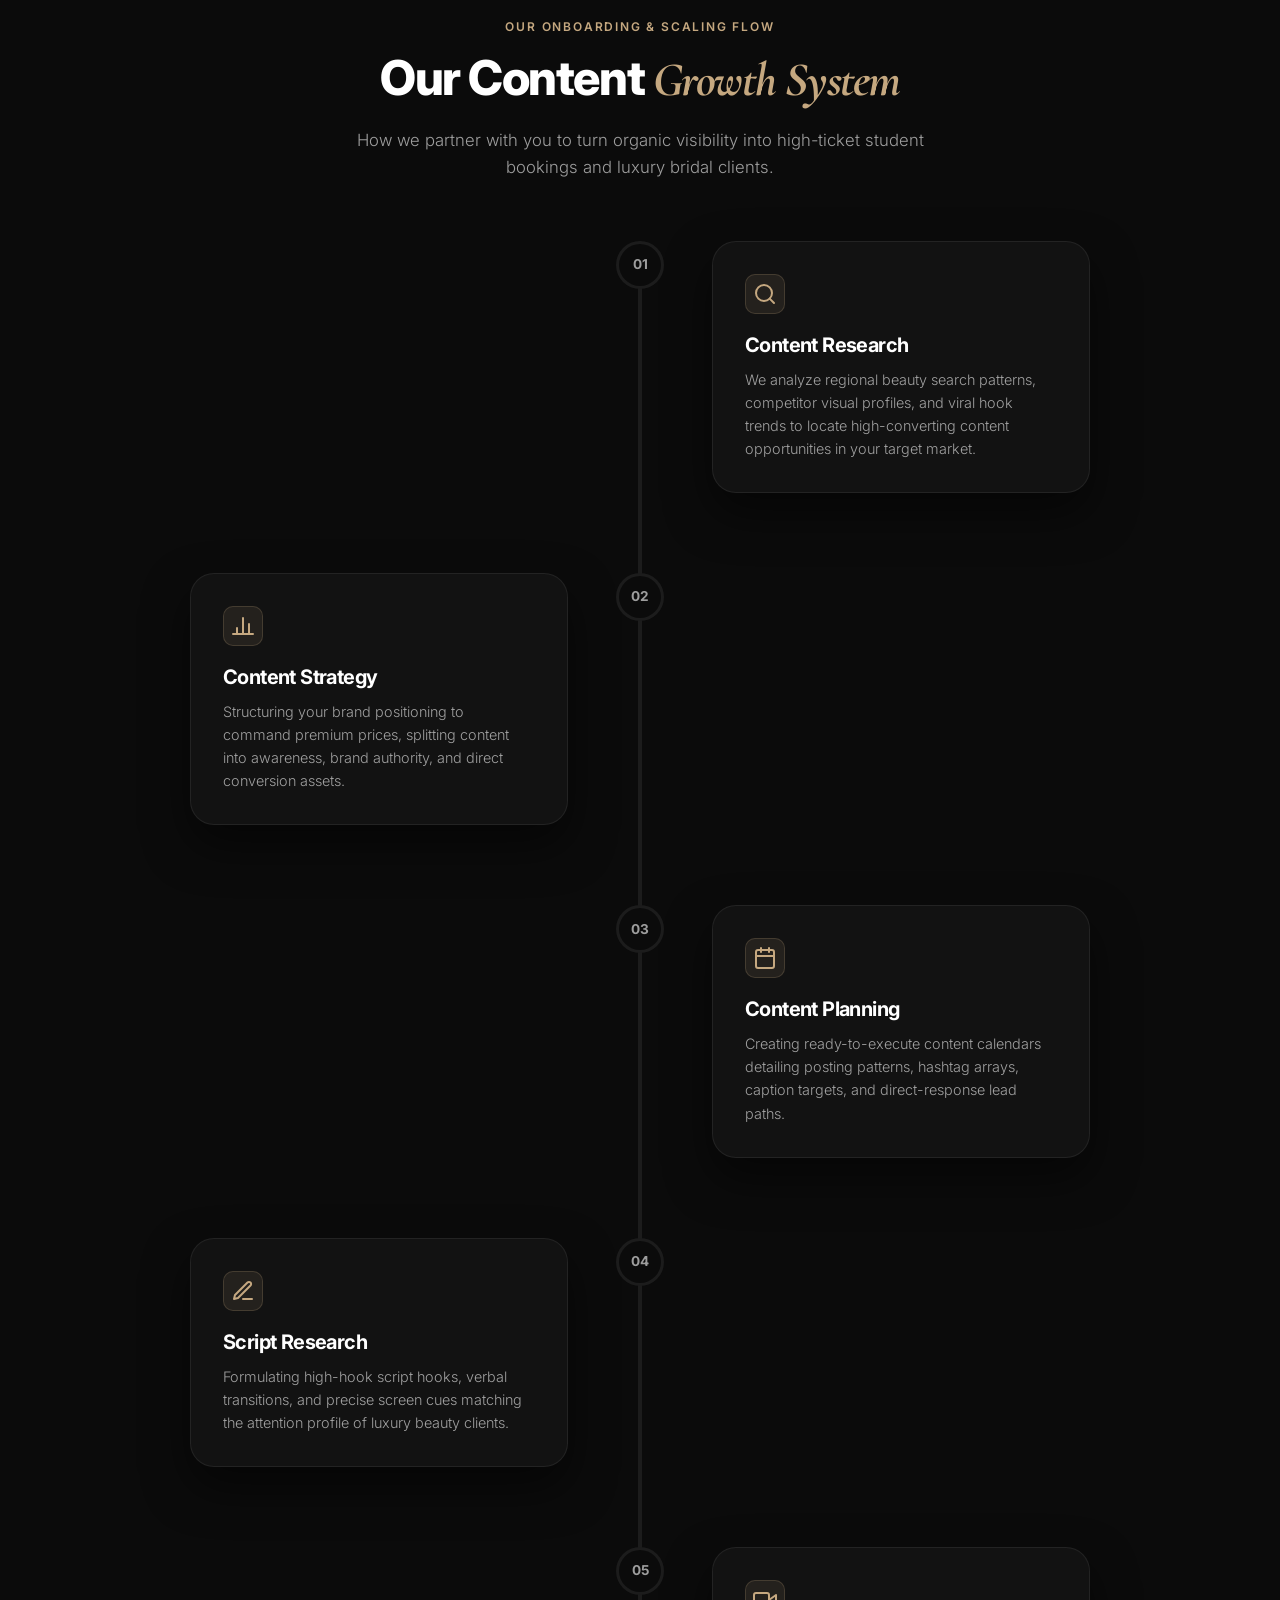
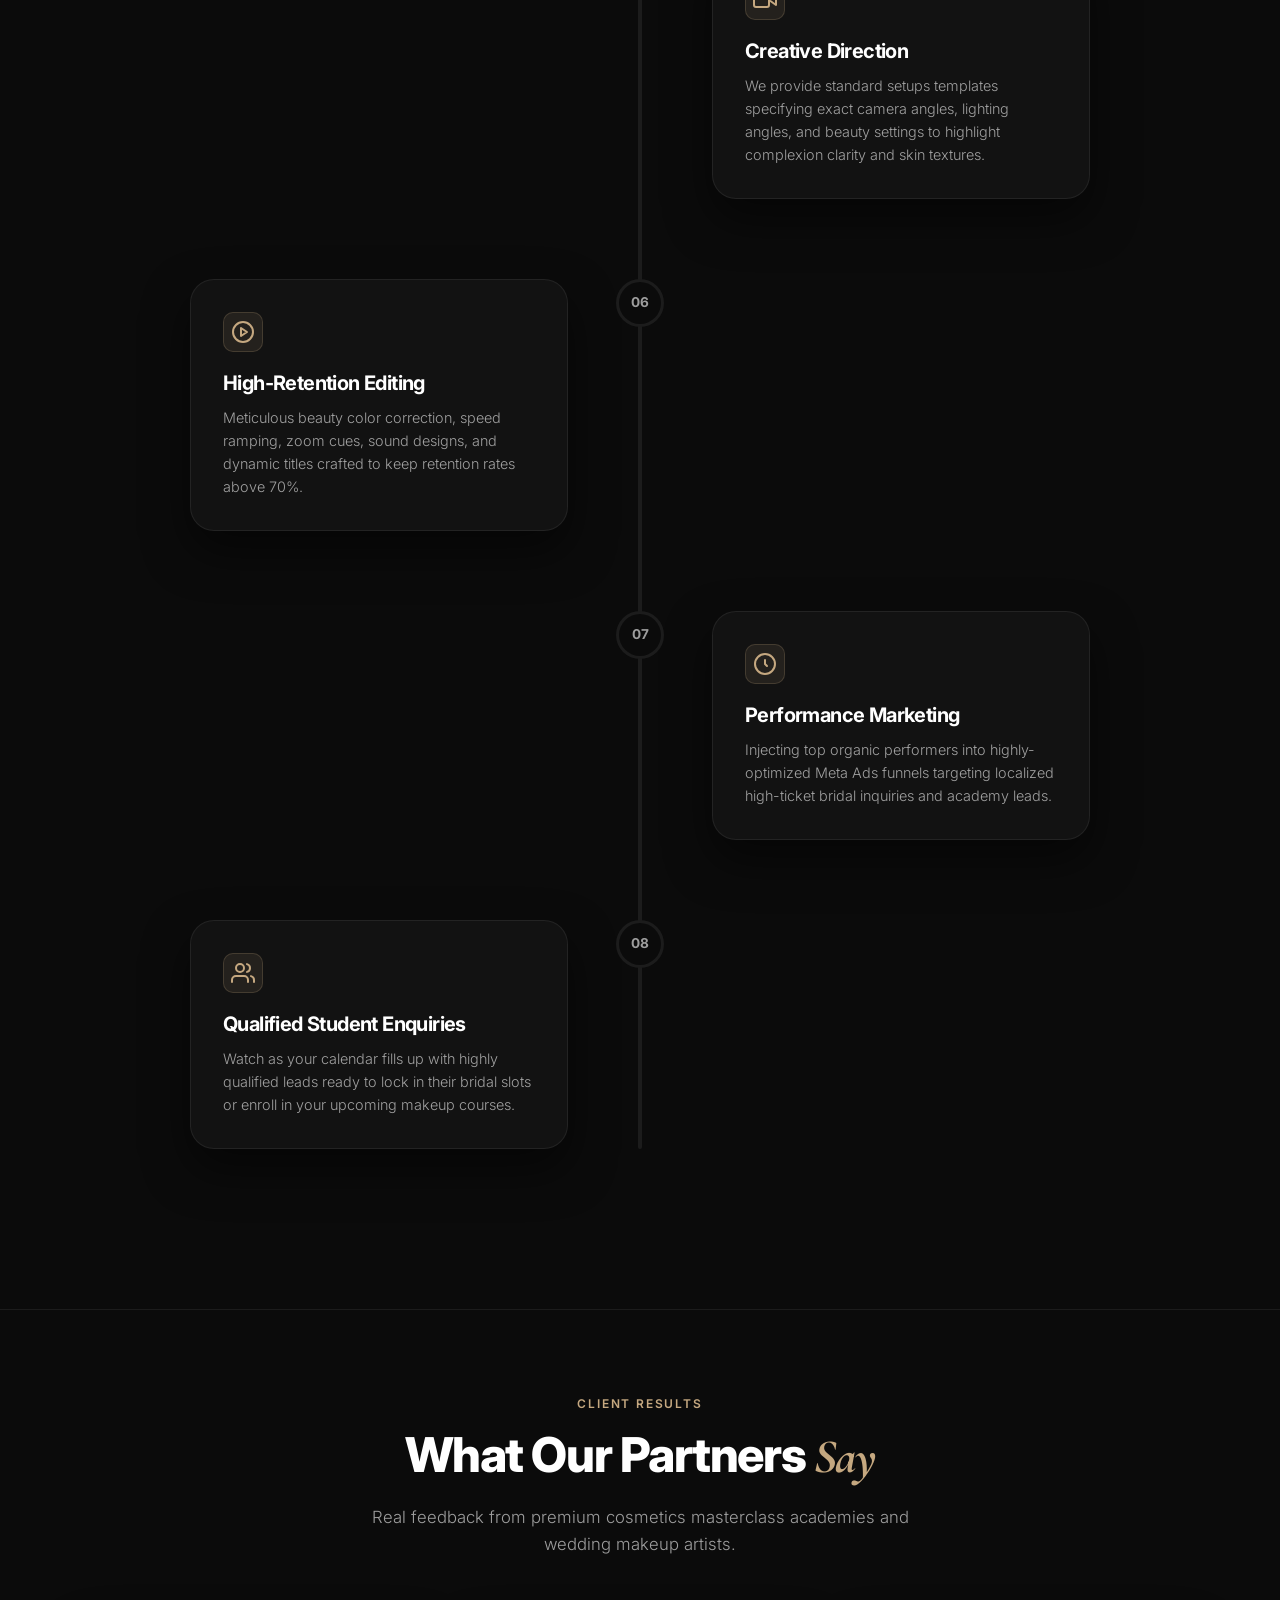
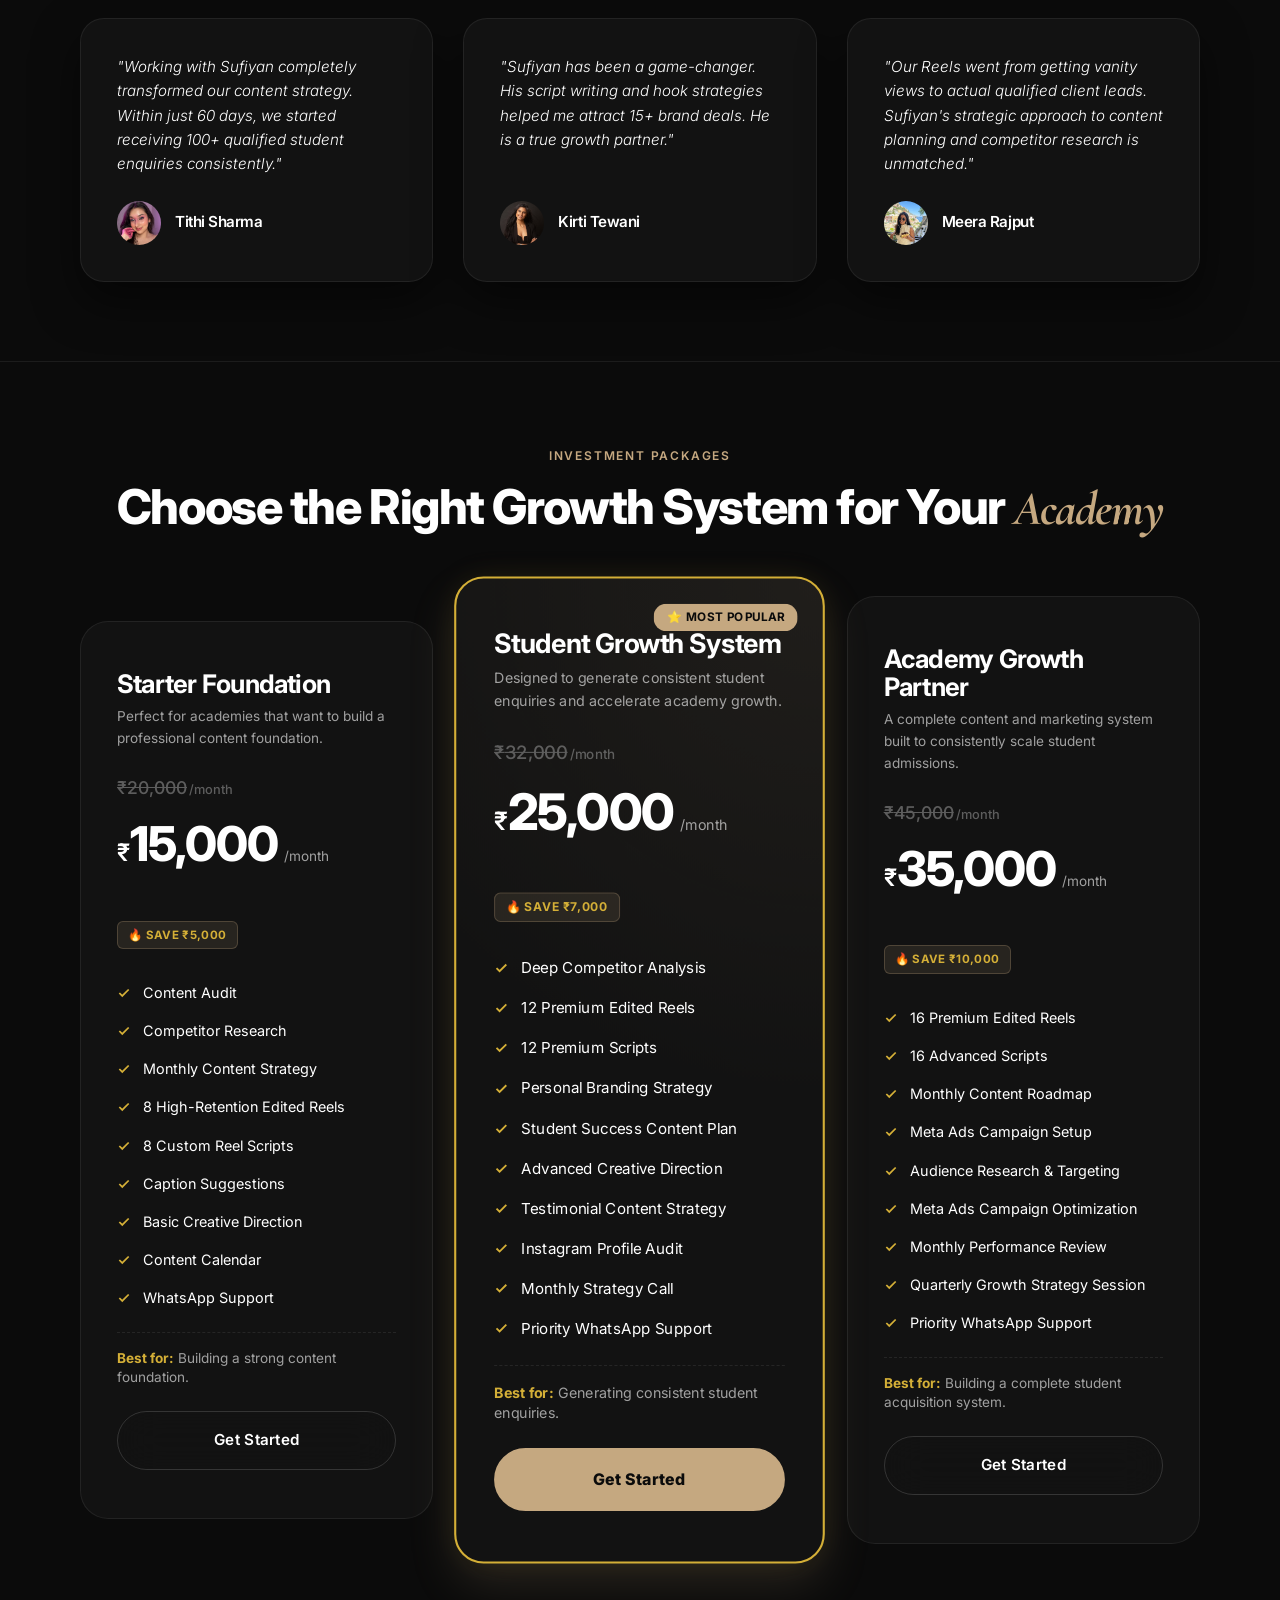
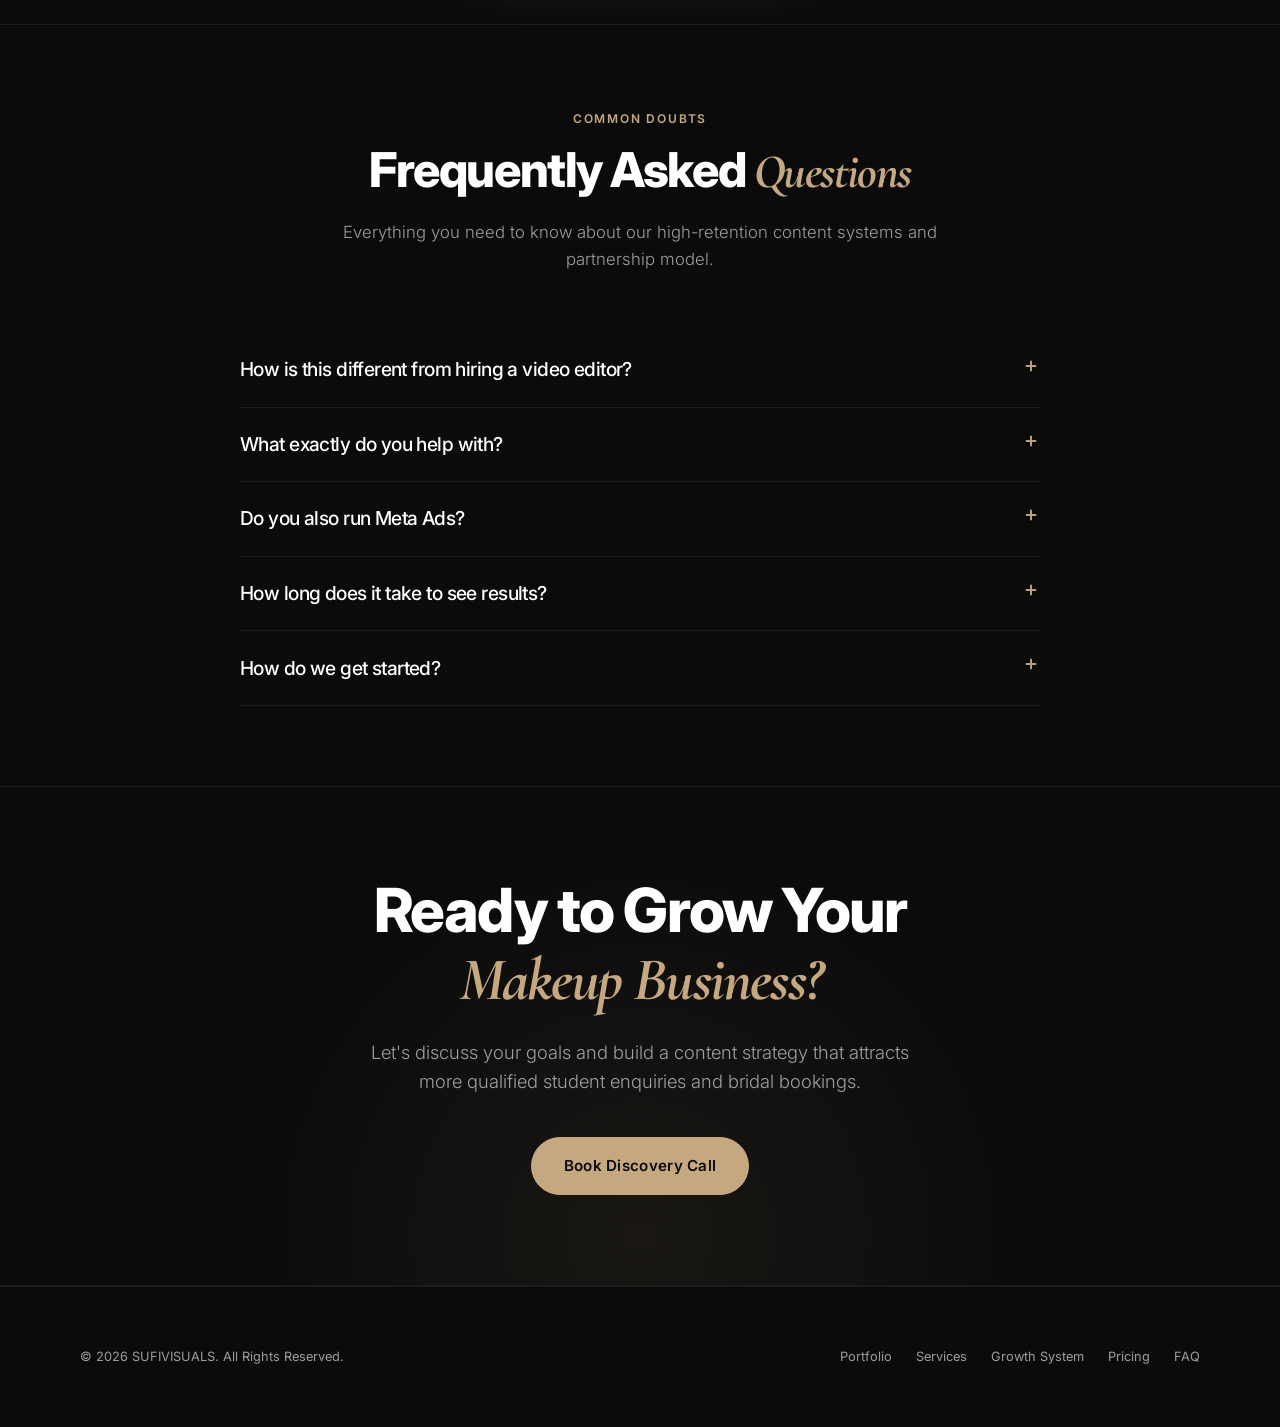
==== commit 78f787ee: "last change" ====
--- a/index.html
+++ b/index.html
@@ -13,7 +13,7 @@
   <link rel="preconnect" href="https://fonts.googleapis.com">
   <link rel="preconnect" href="https://fonts.gstatic.com" crossorigin>
   <link href="https://fonts.googleapis.com/css2?family=Cormorant+Garamond:ital,wght@1,400;1,700&family=Inter:wght@400;700;800&display=swap" rel="stylesheet">
-  <link rel="stylesheet" href="style.css?v=1.0.4">
+  <link rel="stylesheet" href="style.css?v=1.0.7">
   <link rel="preload" href="assets/sufiyan_portrait.jpg" as="image" fetchpriority="high">
 </head>
 
@@ -450,9 +450,9 @@
                 <span>Content</span>
                 <span>Audience</span>
               </div>
-              <div class="ig-timeframe">
-                <span class="filter-bubble">Last 90 days &or;</span>
-                <span class="date-range">Overview</span>
+              <div class="ig-timeframe-row">
+                <span class="timeframe-title">All content</span>
+                <span class="filter-bubble-right">90 days &or;</span>
               </div>
               
               <div class="ig-content centered-insights">
@@ -467,35 +467,57 @@
                   </div>
                 </div>
 
-                <div class="chart-label-header">
-                  <span>Followers vs Non-followers</span>
+                <div class="ig-pct-row">
+                  <span class="pct-followers">41.6% followers</span>
+                  <span class="pct-non-followers">58.4% non-followers</span>
                 </div>
                 
-                <div class="mini-chart-container">
-                  <svg viewBox="0 0 100 40" class="line-chart-svg">
-                    <path d="M 0 32 Q 20 18 40 28 T 80 8 T 100 22" fill="none" stroke="#8c34f0" stroke-width="2.5" stroke-linecap="round" />
-                    <path d="M 0 35 Q 20 25 40 32 T 80 15 T 100 25" fill="none" stroke="#e02484" stroke-width="2.5" stroke-linecap="round" />
-                  </svg>
+                <div class="chart-container-with-axis">
+                  <div class="y-axis">
+                    <span>4</span>
+                    <span>3</span>
+                    <span>2</span>
+                    <span>1</span>
+                    <span>0</span>
+                  </div>
+                  <div class="chart-wrapper-svg">
+                    <svg viewBox="0 0 100 50" class="line-chart-svg">
+                      <!-- Horizontal Grid Lines -->
+                      <line x1="0" y1="2" x2="100" y2="2" stroke="#2c2c2e" stroke-width="0.5" />
+                      <line x1="0" y1="14" x2="100" y2="14" stroke="#2c2c2e" stroke-width="0.5" />
+                      <line x1="0" y1="26" x2="100" y2="26" stroke="#2c2c2e" stroke-width="0.5" />
+                      <line x1="0" y1="38" x2="100" y2="38" stroke="#2c2c2e" stroke-width="0.5" />
+                      <line x1="0" y1="48" x2="100" y2="48" stroke="#2c2c2e" stroke-width="0.5" />
+                      <!-- Non-followers (purple line) -->
+                      <path d="M 0 45 Q 15 25 30 35 T 60 12 T 90 28 T 100 35" fill="none" stroke="#8c34f0" stroke-width="2" stroke-linecap="round" />
+                      <!-- Followers (pink line) -->
+                      <path d="M 0 38 Q 15 32 30 38 T 60 22 T 90 32 T 100 28" fill="none" stroke="#e02484" stroke-width="2" stroke-linecap="round" />
+                    </svg>
+                  </div>
                 </div>
 
-                <div class="bar-chart-section">
-                  <span class="section-title-sm">By content type</span>
-                  <div class="bar-row">
+                <div class="chart-legend-row">
+                  <span><i class="dot followers"></i> Followers</span>
+                  <span><i class="dot non-followers"></i> Non-followers</span>
+                </div>
+
+                <div class="ig-bar-section">
+                  <div class="ig-bar-row">
                     <div class="bar-label-group">
                       <span>Reels</span>
                       <span>35K</span>
                     </div>
                     <div class="bar-track">
-                      <div class="bar-fill bar-fill-pink" data-width="70%"></div>
+                      <div class="bar-fill bar-fill-pink" style="width: 60%;"></div>
                     </div>
                   </div>
-                  <div class="bar-row">
+                  <div class="ig-bar-row">
                     <div class="bar-label-group">
                       <span>Posts</span>
                       <span>14K</span>
                     </div>
                     <div class="bar-track">
-                      <div class="bar-fill" data-width="30%"></div>
+                      <div class="bar-fill bar-fill-pink" style="width: 25%;"></div>
                     </div>
                   </div>
                 </div>
@@ -1447,7 +1469,7 @@
     </div>
   </div>
 
-  <script src="app.js?v=1.0.4"></script>
+  <script src="app.js?v=1.0.7"></script>
 </body>
 
 </html>
--- a/style.css
+++ b/style.css
@@ -77,14 +77,14 @@
 }
 
 section {
-  padding: 120px 0;
+  padding: 80px 0;
   position: relative;
   border-bottom: 1px solid var(--border-dark);
 }
 
 @media (max-width: 768px) {
   section {
-    padding: 80px 0;
+    padding: 50px 0;
   }
 }
 
@@ -345,8 +345,8 @@
 
 /* --- HERO SECTION --- */
 #hero {
-  padding-top: 130px;
-  padding-bottom: 80px;
+  padding-top: 100px;
+  padding-bottom: 60px;
   text-align: center;
   background: radial-gradient(circle at 50% 10%, rgba(197, 168, 128, 0.08), transparent 50%), var(--bg-dark);
   position: relative;
@@ -677,7 +677,7 @@
   border-top: 1px solid var(--border-dark);
   border-bottom: 1px solid var(--border-dark);
   background: #0f0f0f;
-  margin-bottom: 80px;
+  margin-bottom: 50px;
 }
 
 .stats-marquee-wrapper::before, .stats-marquee-wrapper::after {
@@ -885,7 +885,7 @@
   display: grid;
   grid-template-columns: repeat(3, 1fr);
   gap: 30px;
-  margin-bottom: 80px;
+  margin-bottom: 50px;
 }
 
 @media (max-width: 992px) {
@@ -1384,7 +1384,7 @@
 
 /* --- FINAL CTA & FOOTER --- */
 #contact {
-  padding: 140px 0;
+  padding: 90px 0;
   text-align: center;
   background: radial-gradient(circle at 50% 90%, rgba(197, 168, 128, 0.08), transparent 50%), var(--bg-dark);
 }
@@ -1673,7 +1673,10 @@
   will-change: transform, opacity;
 }
 
-.reveal.revealed .section-header, .reveal.revealed .contact-wrapper h2 {
+.reveal.revealed.section-header,
+.reveal.revealed.contact-wrapper h2,
+.reveal.revealed .section-header,
+.reveal.revealed .contact-wrapper h2 {
   opacity: 1;
   transform: translateY(0) scale(1);
 }
@@ -2121,6 +2124,112 @@
   width: 100%;
   height: 100%;
   overflow: visible;
+}
+
+/* Timeframe Row Layout */
+.ig-timeframe-row {
+  display: flex;
+  justify-content: space-between;
+  align-items: center;
+  margin-bottom: 12px;
+  flex-shrink: 0;
+}
+
+.timeframe-title {
+  font-size: 0.9rem;
+  font-weight: 700;
+  color: #fff;
+}
+
+.filter-bubble-right {
+  background: #1c1c1e;
+  border-radius: 12px;
+  padding: 4px 10px;
+  font-size: 0.72rem;
+  font-weight: 600;
+  color: #fff;
+}
+
+/* Percentage Followers Row */
+.ig-pct-row {
+  display: flex;
+  flex-direction: column;
+  align-items: flex-start;
+  margin-bottom: 12px;
+  flex-shrink: 0;
+}
+
+.pct-followers {
+  color: #e02484;
+  font-size: 0.72rem;
+  font-weight: 600;
+}
+
+.pct-non-followers {
+  color: #8c34f0;
+  font-size: 0.72rem;
+  font-weight: 600;
+  margin-top: 2px;
+}
+
+/* Line Chart with Axis Column Layout */
+.chart-container-with-axis {
+  display: flex;
+  align-items: center;
+  height: 80px;
+  margin-bottom: 8px;
+  flex-shrink: 0;
+}
+
+.y-axis {
+  display: flex;
+  flex-direction: column;
+  justify-content: space-between;
+  height: 100%;
+  font-size: 0.65rem;
+  color: #8e8e93;
+  width: 12px;
+  margin-right: 6px;
+  text-align: right;
+  flex-shrink: 0;
+  line-height: 1;
+}
+
+.chart-wrapper-svg {
+  flex-grow: 1;
+  height: 100%;
+  position: relative;
+}
+
+/* Legend Row styles */
+.chart-legend-row {
+  display: flex;
+  justify-content: center;
+  gap: 12px;
+  margin: 8px 0 16px 0;
+  font-size: 0.68rem;
+  color: #8e8e93;
+  flex-shrink: 0;
+}
+
+.chart-legend-row span {
+  display: flex;
+  align-items: center;
+  gap: 4px;
+}
+
+/* Bottom Bar Chart layouts */
+.ig-bar-section {
+  display: flex;
+  flex-direction: column;
+  gap: 12px;
+  flex-shrink: 0;
+}
+
+.ig-bar-row {
+  display: flex;
+  flex-direction: column;
+  gap: 4px;
 }
 
 .mini-chart-container {
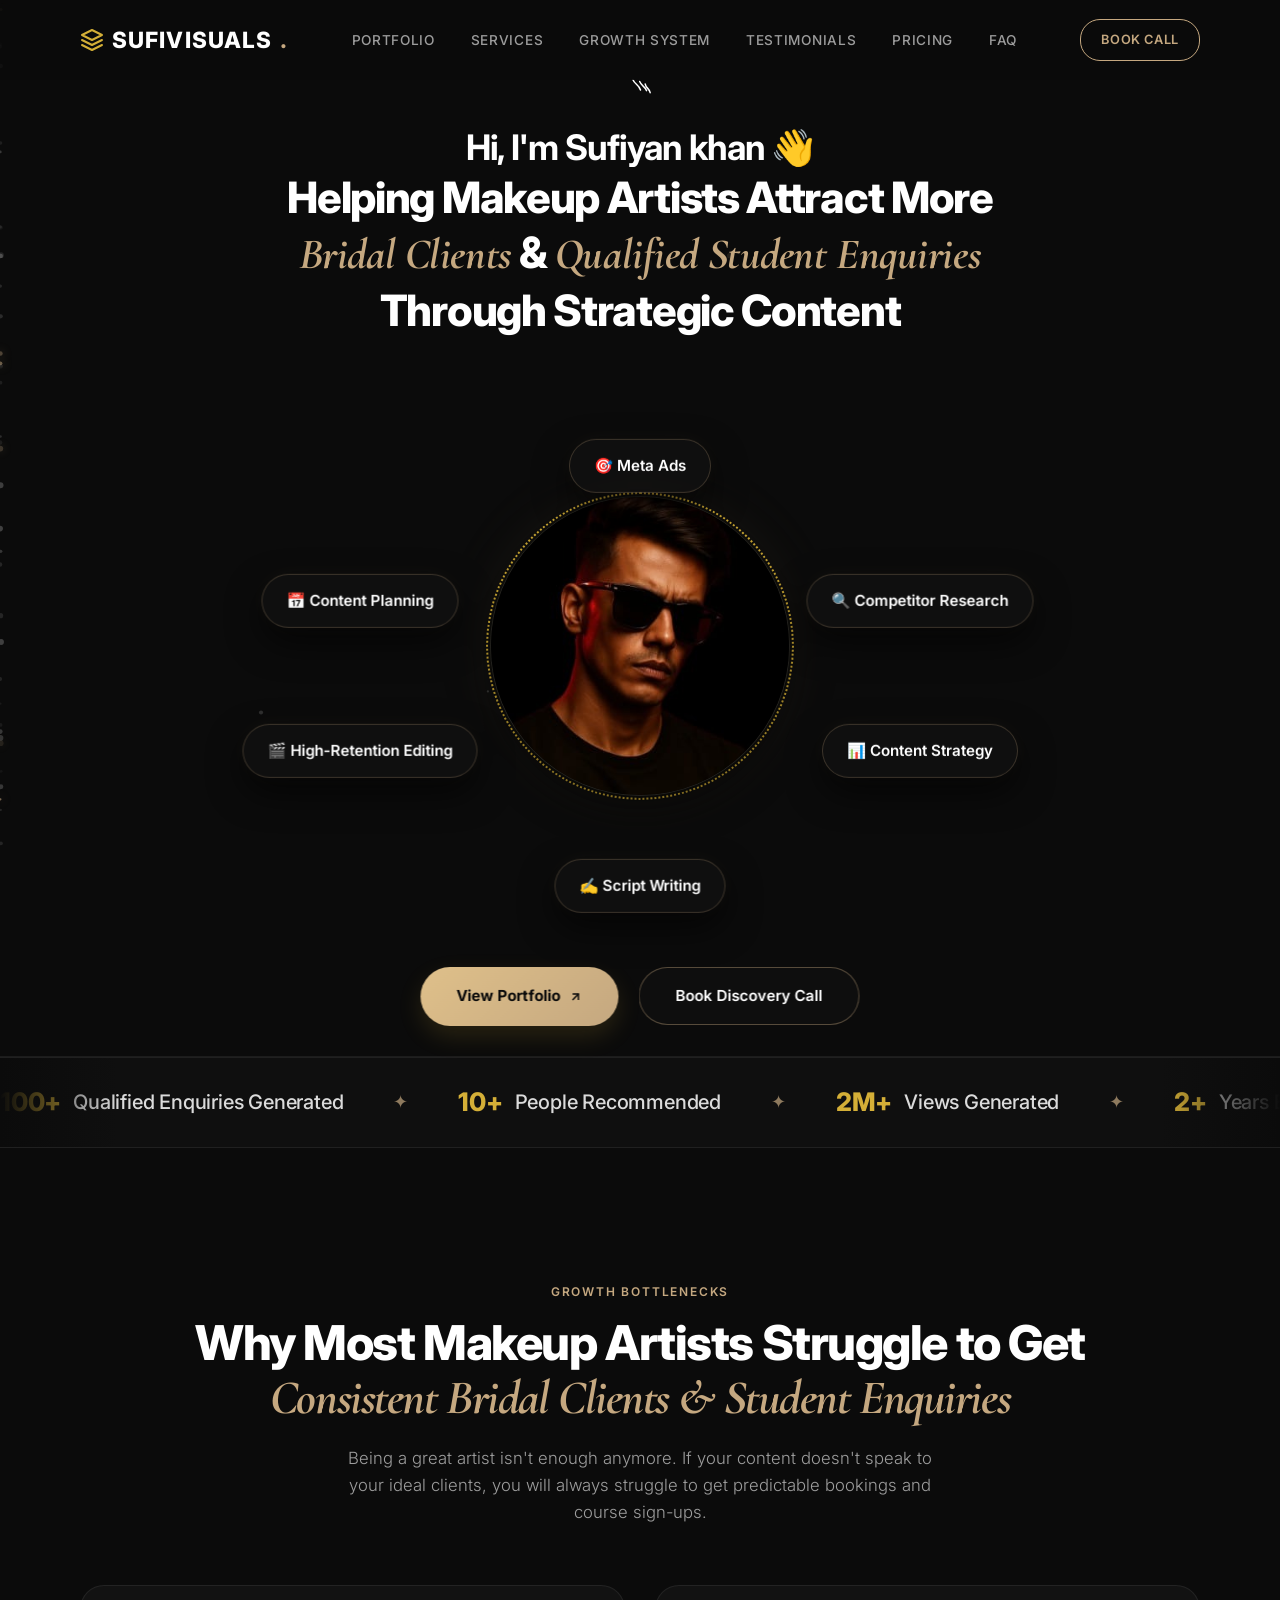
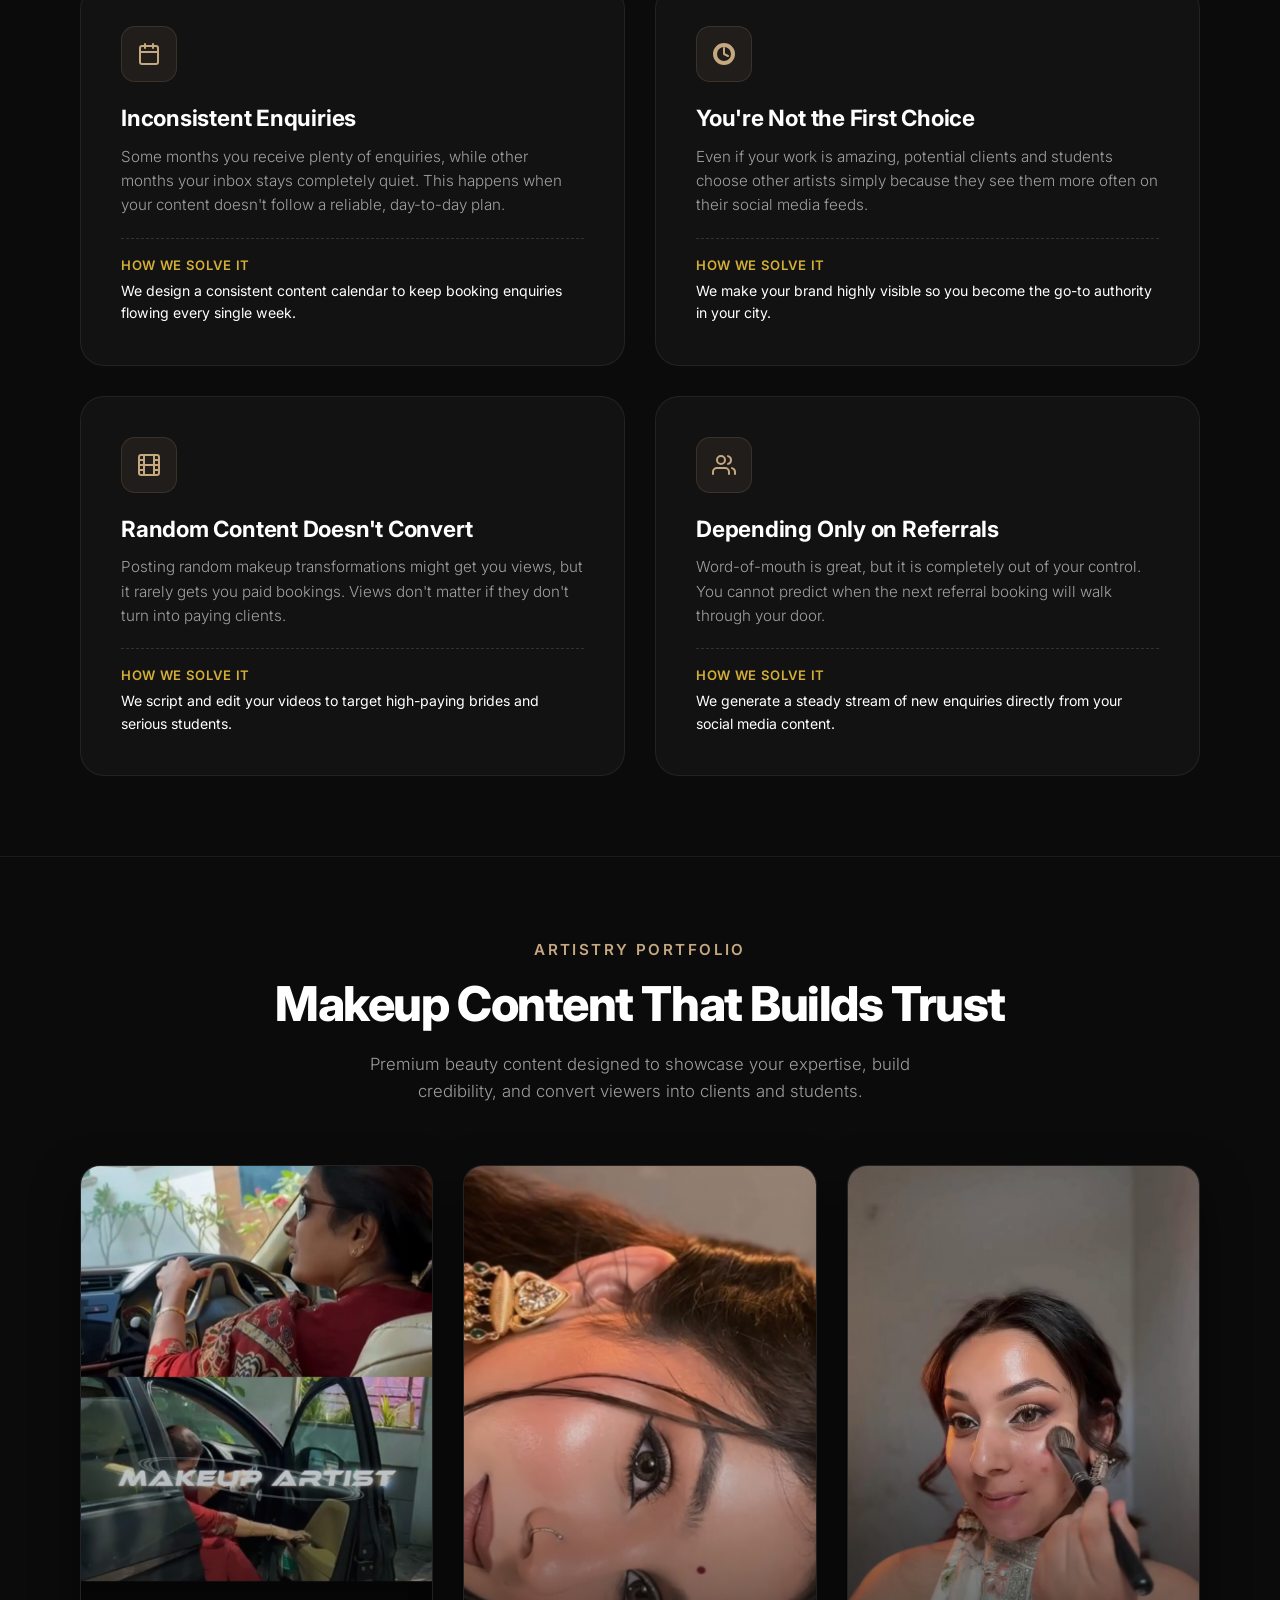
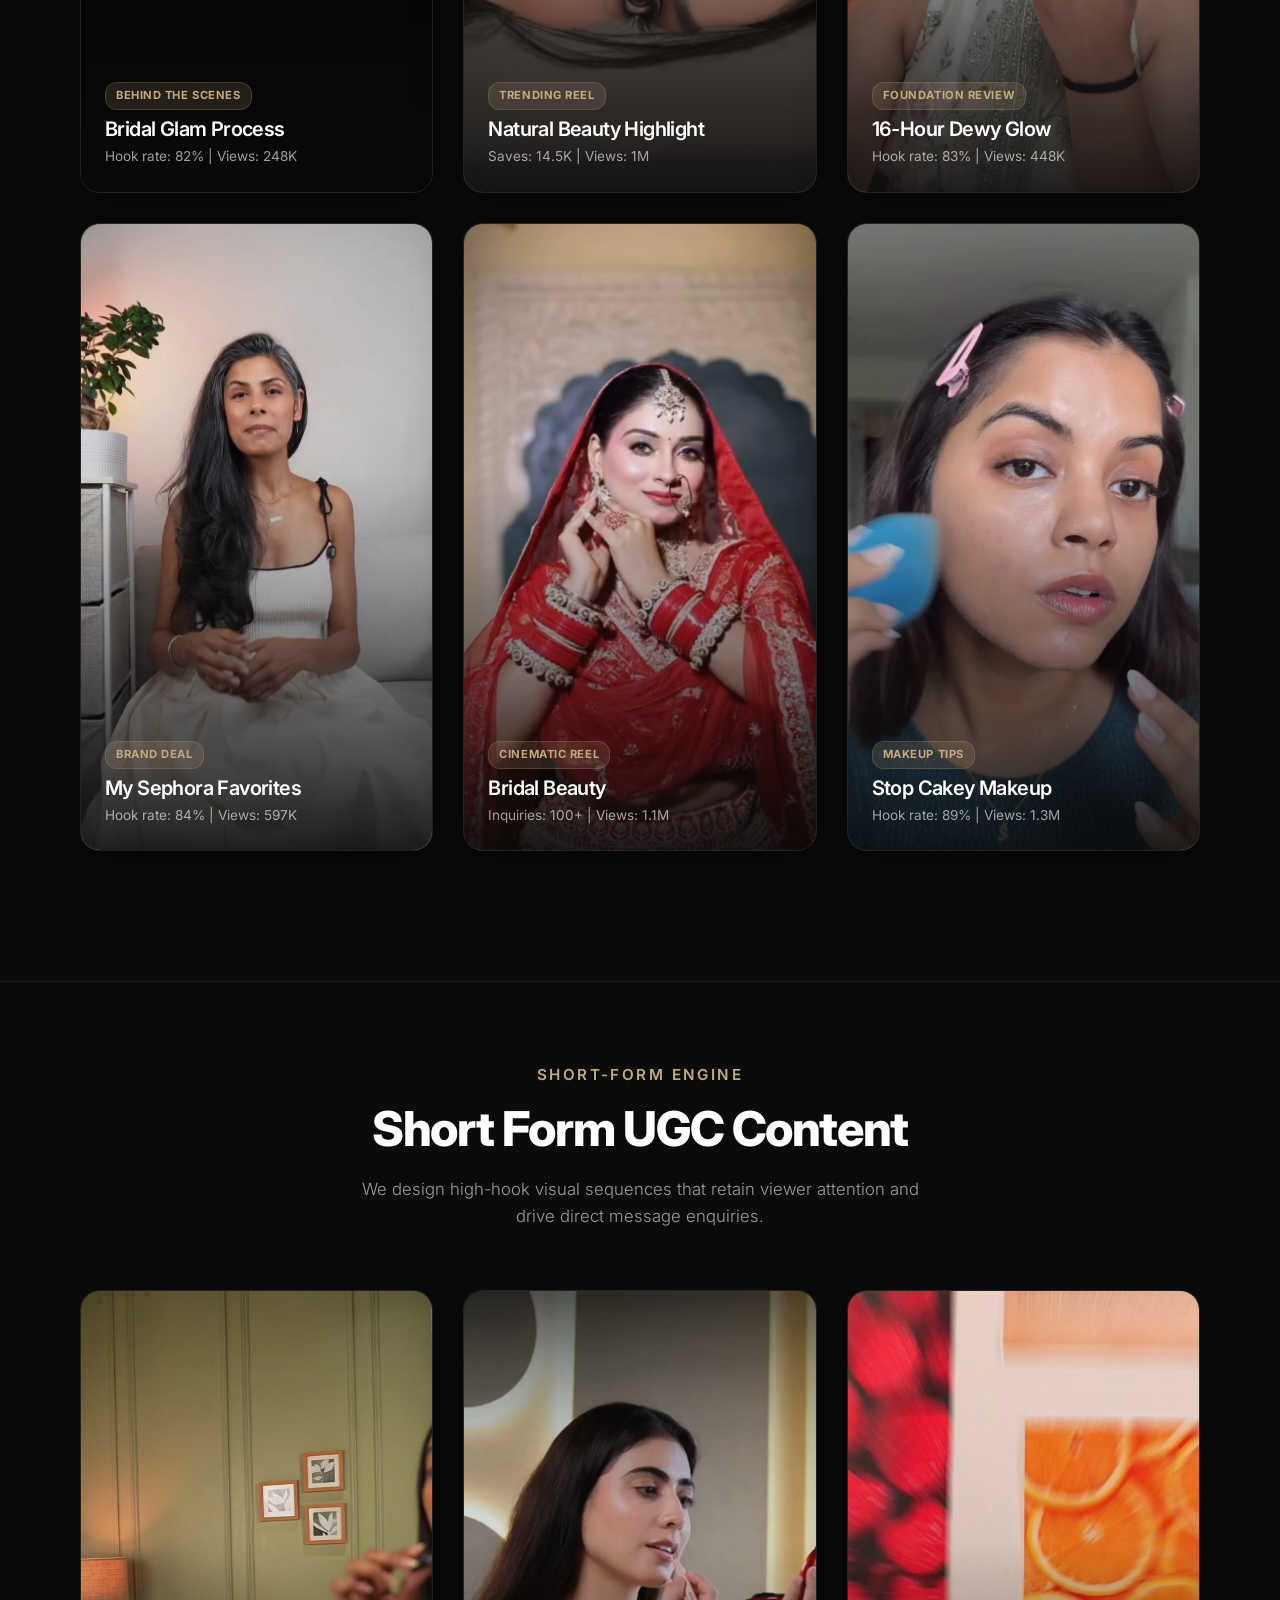
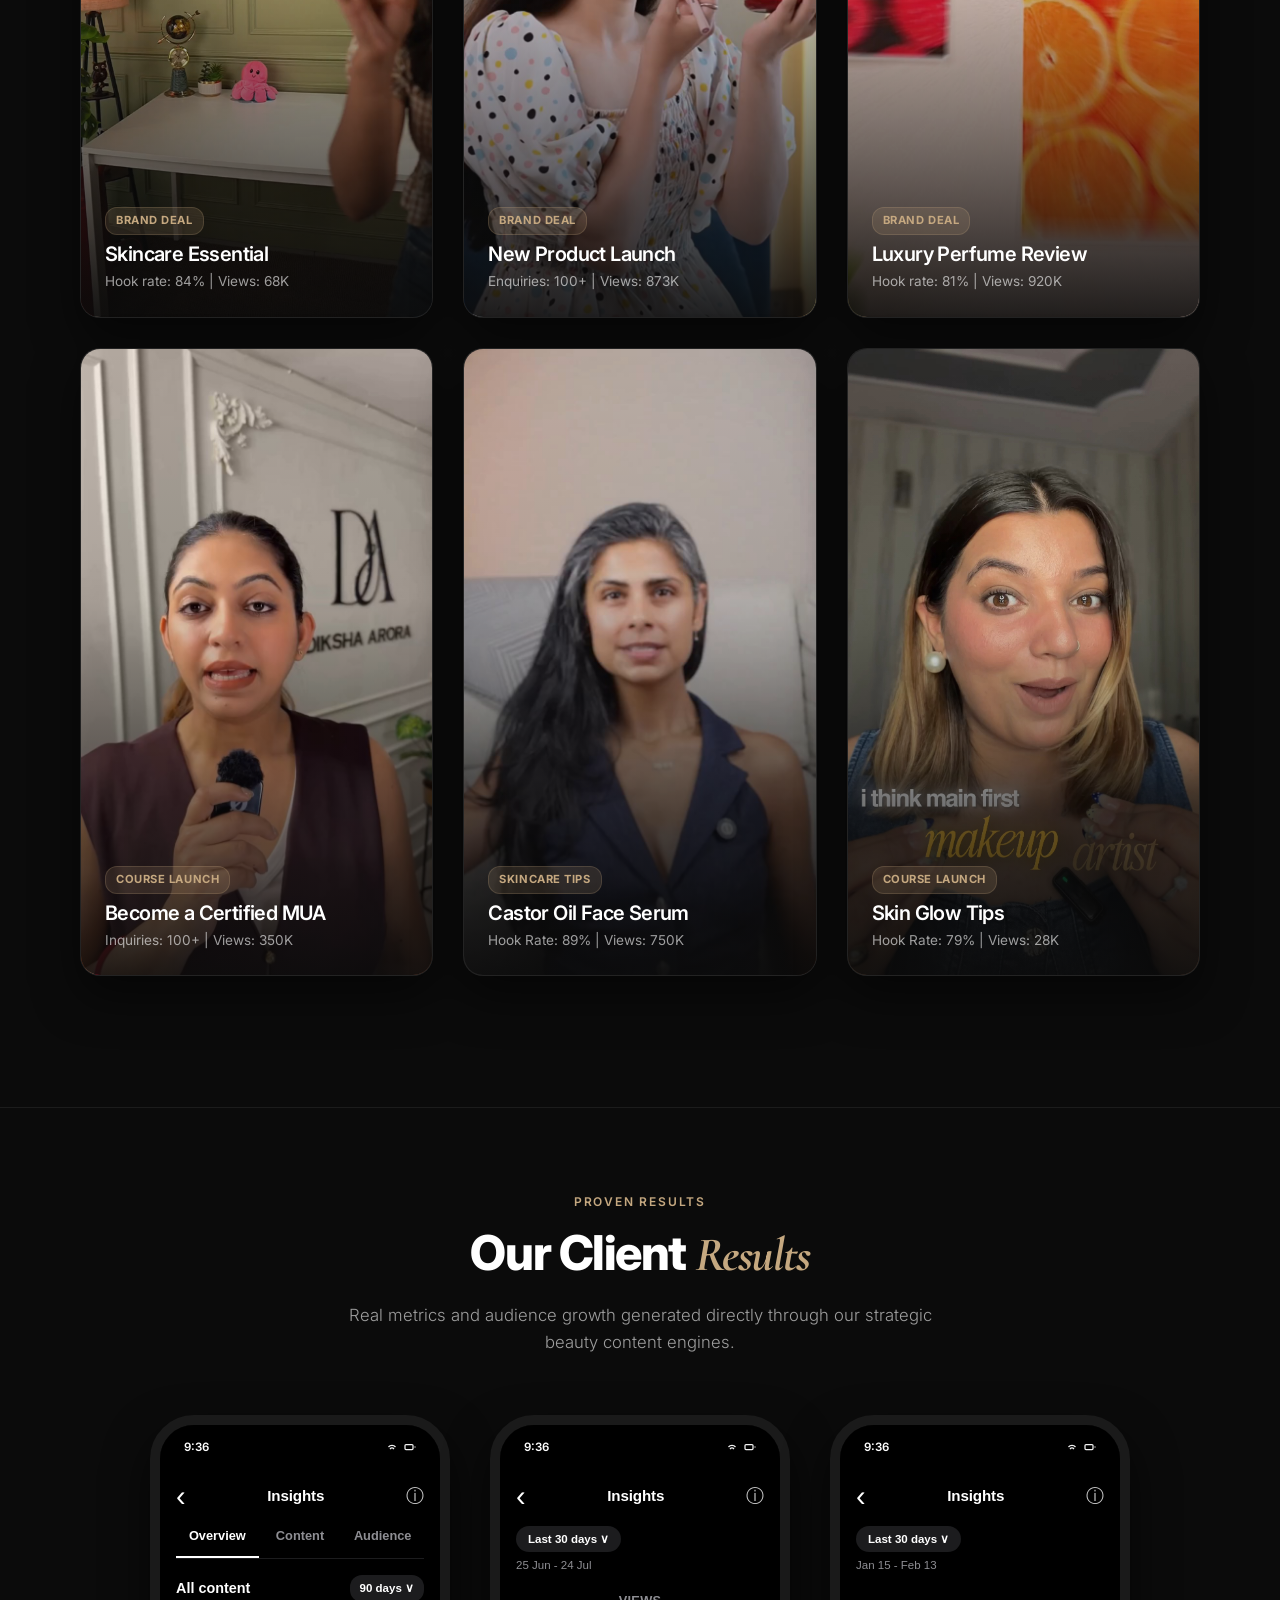
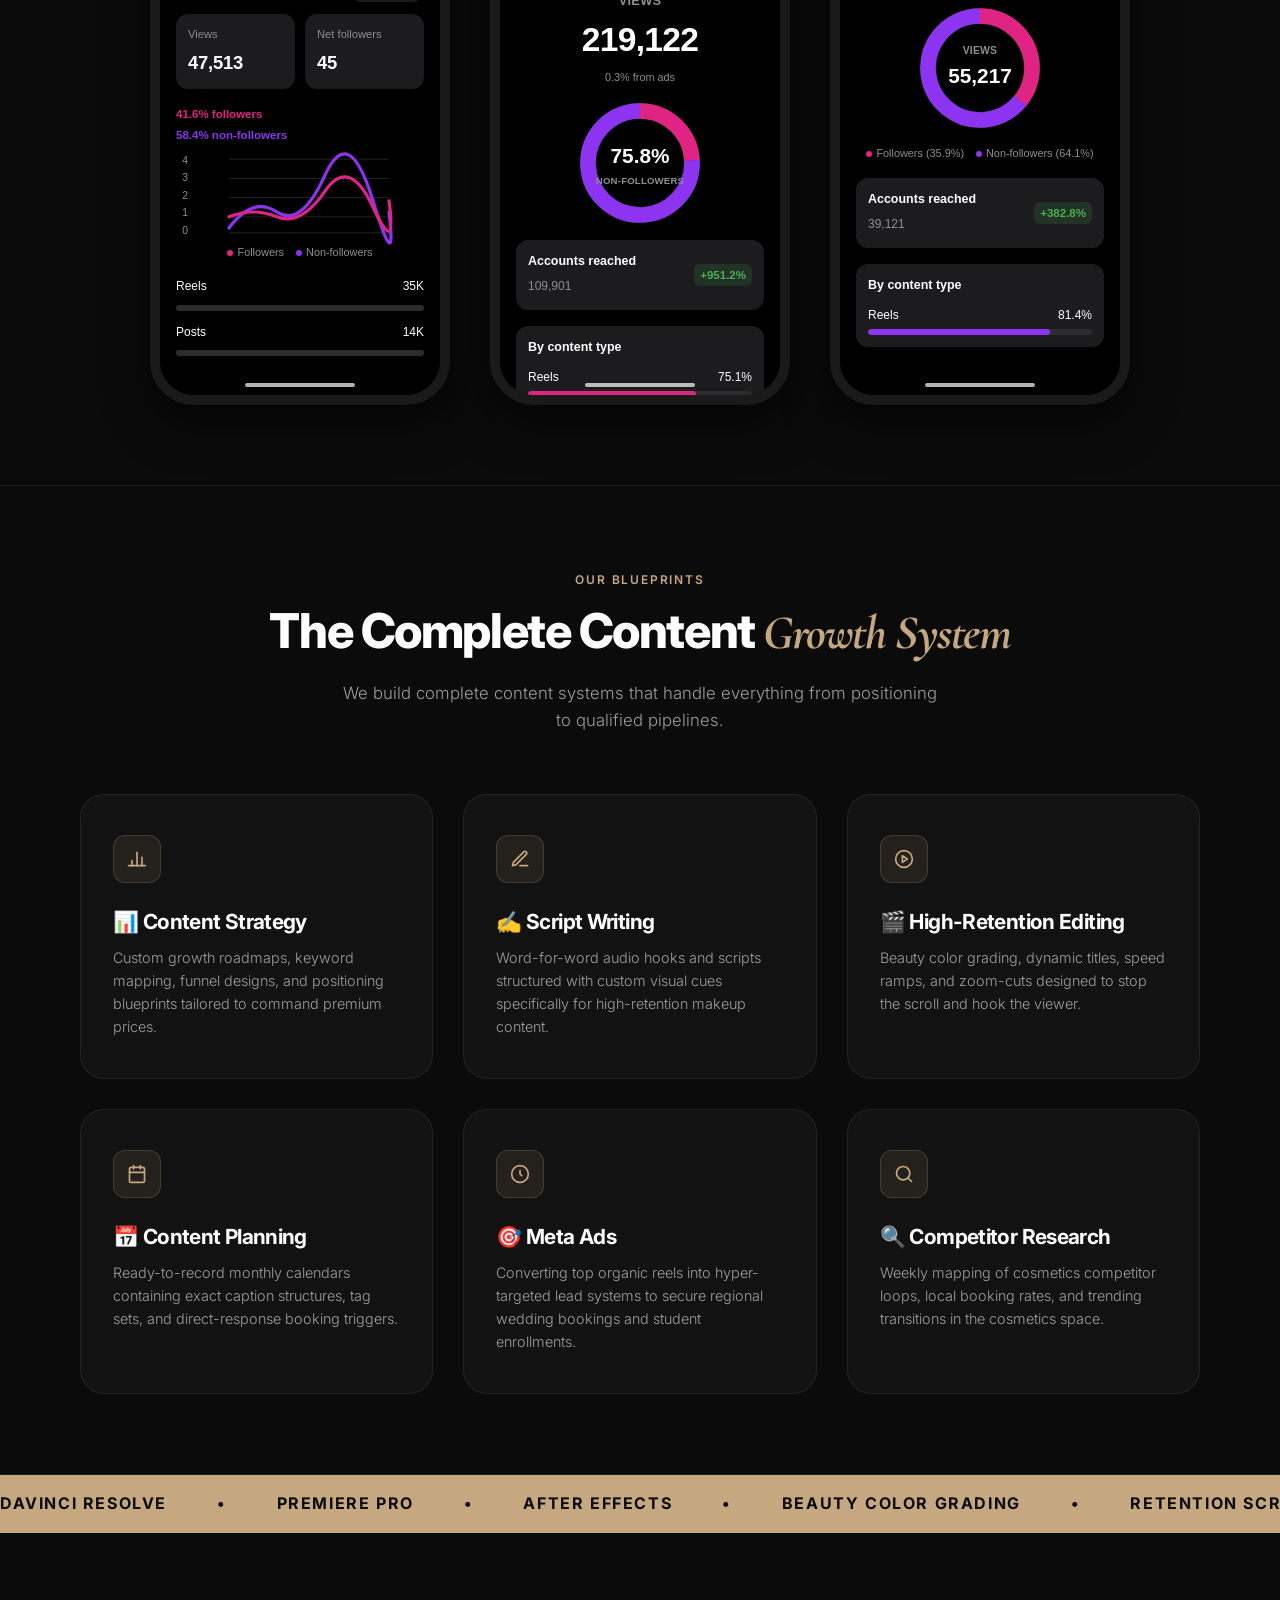
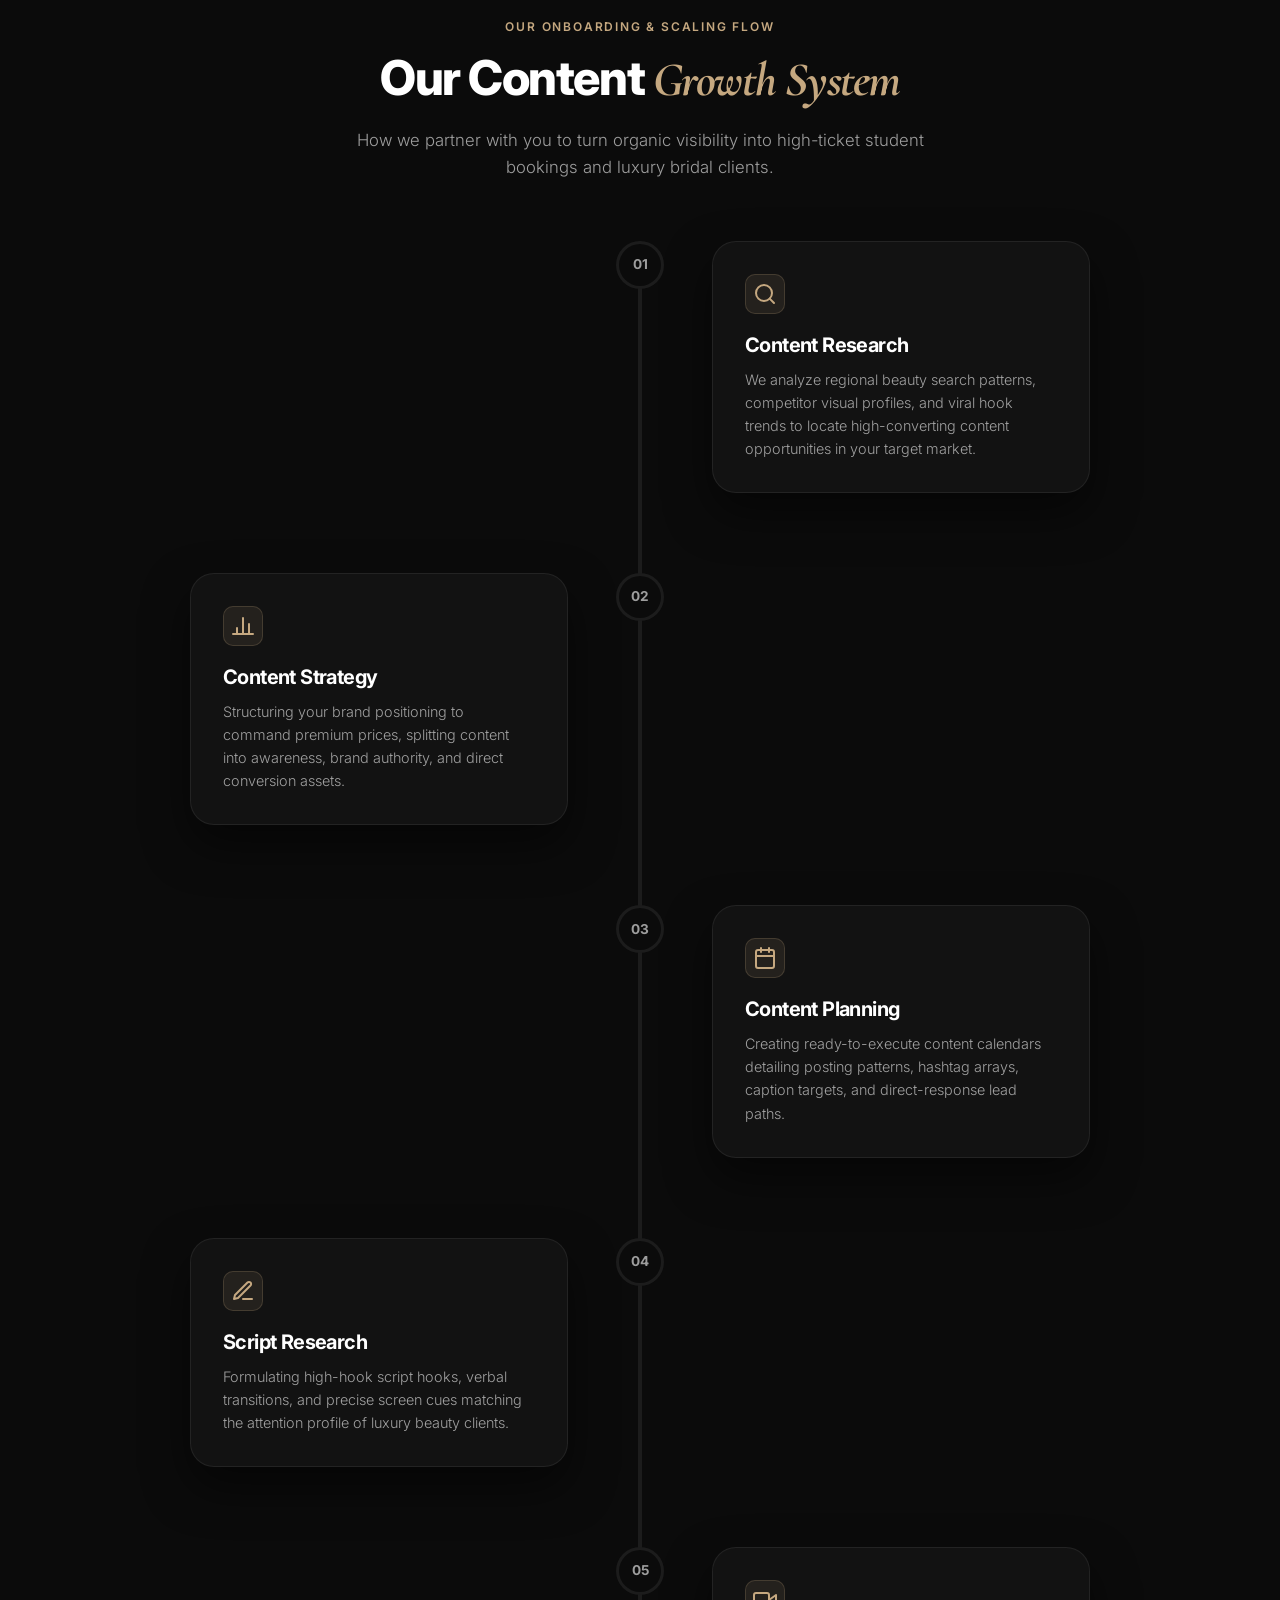
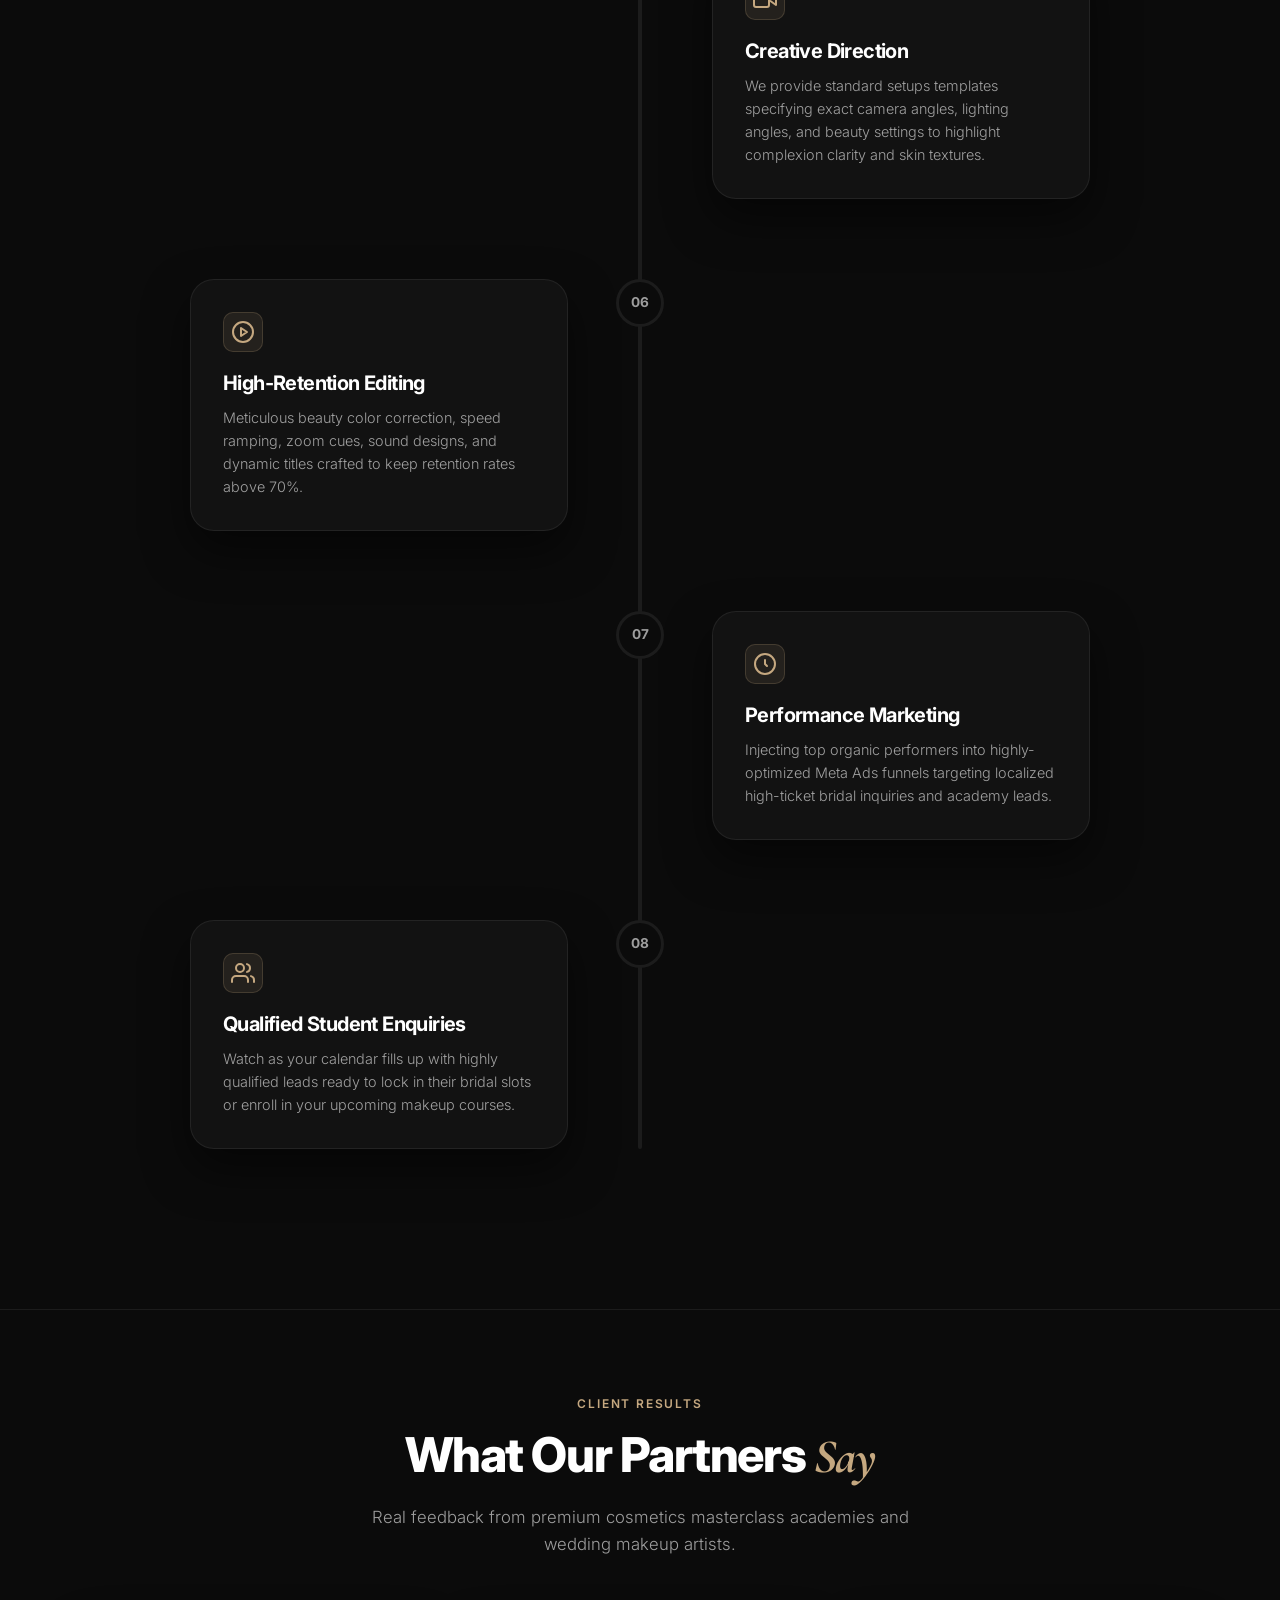
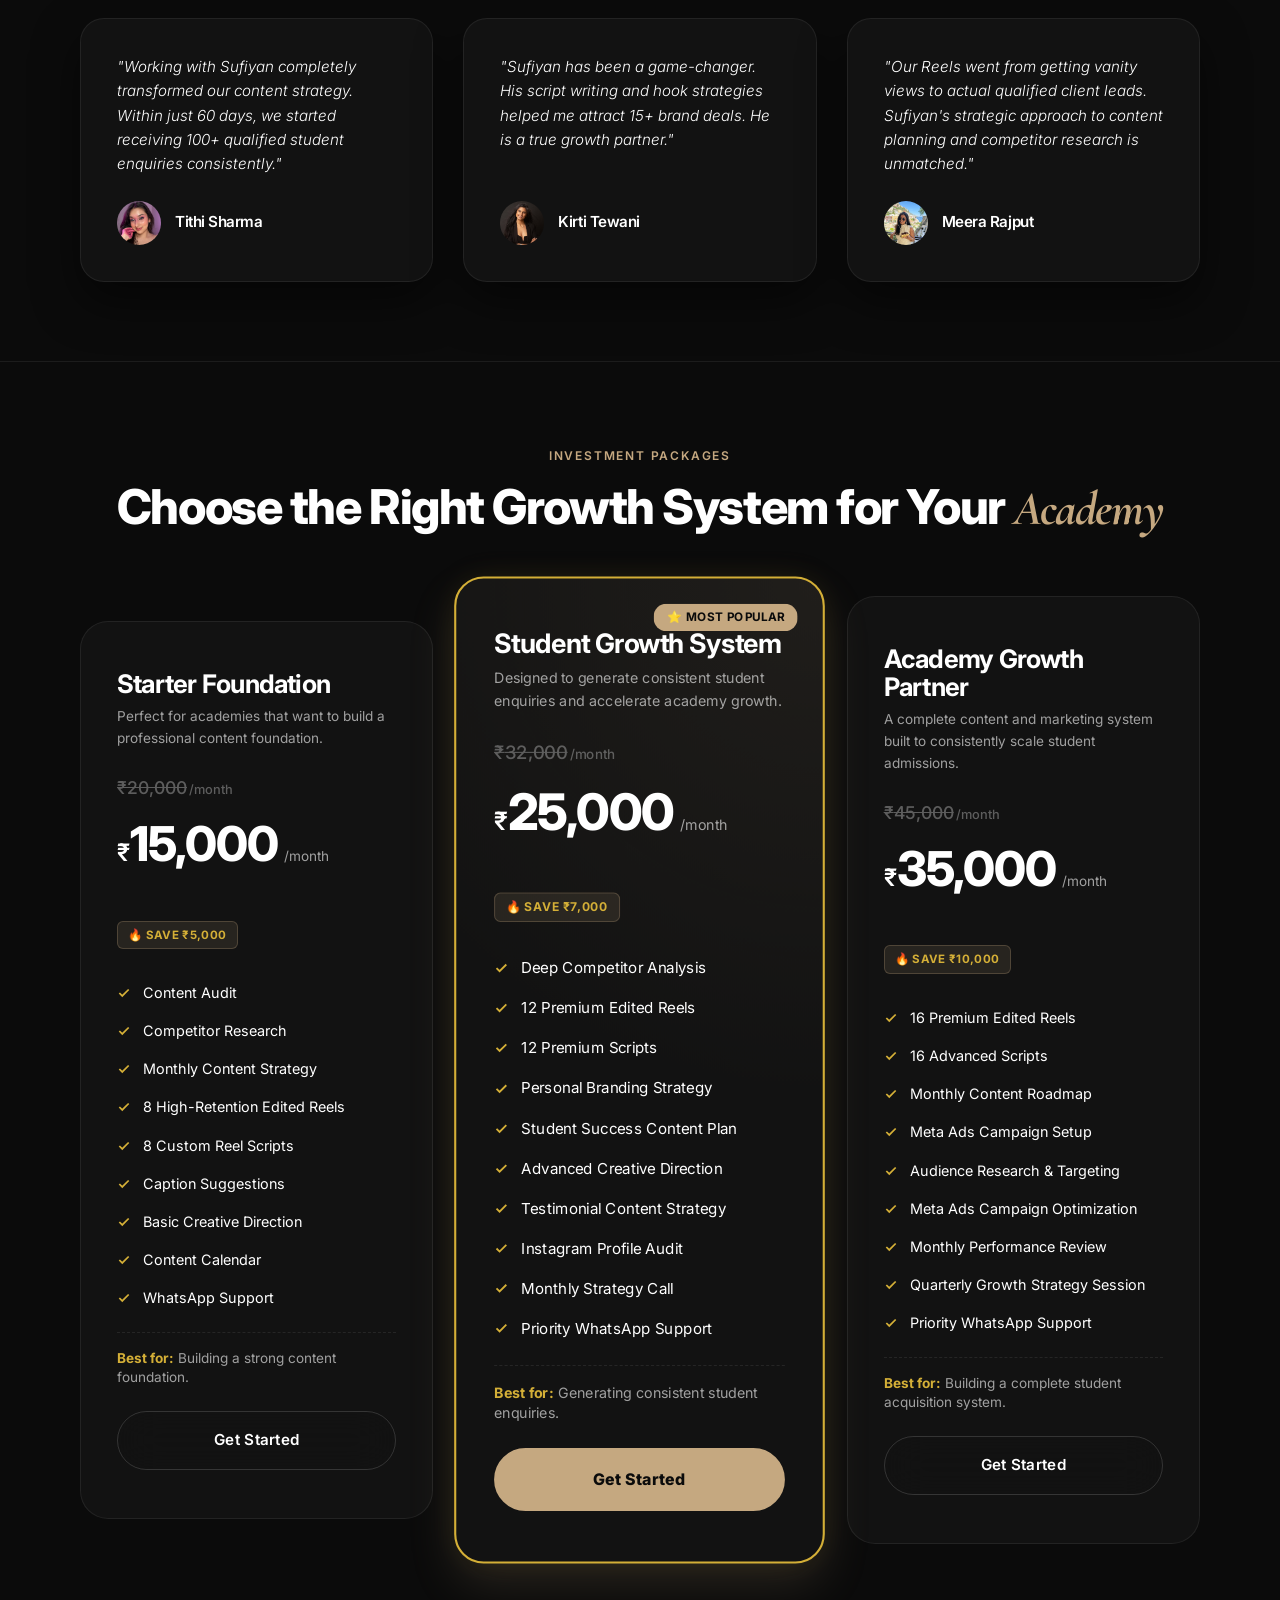
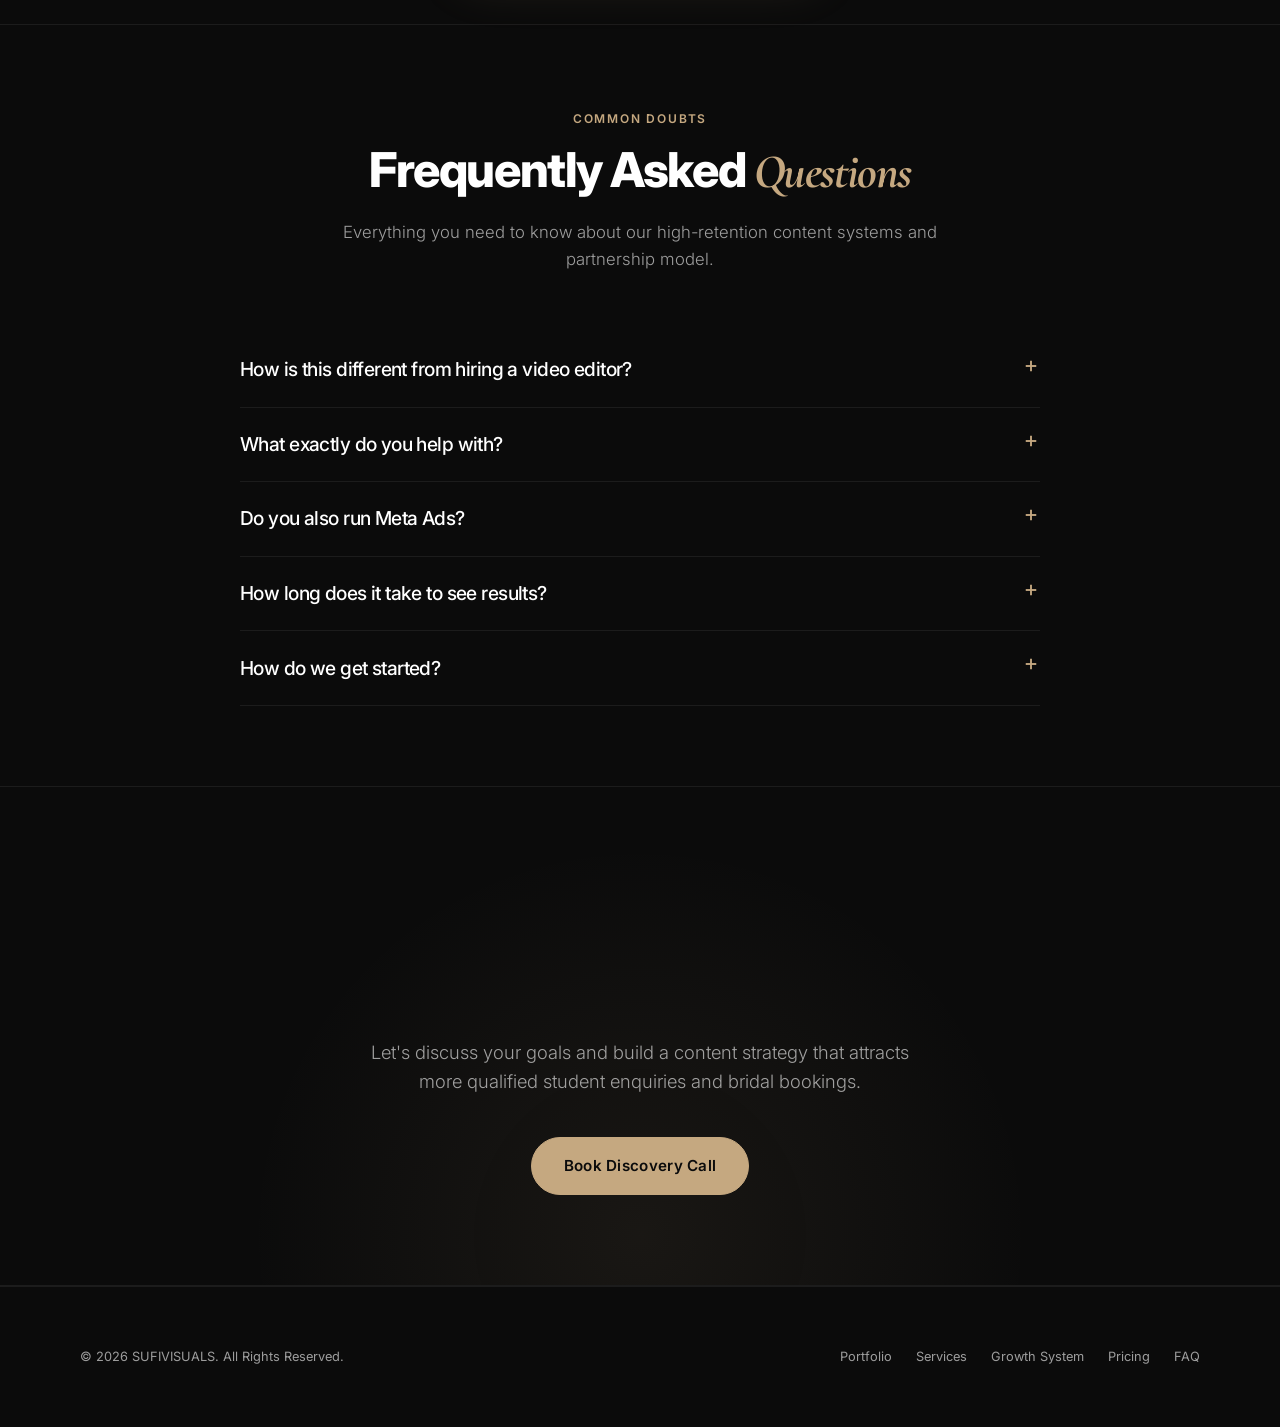
==== commit 7af1d775: "social media previews" ====
--- a/index.html
+++ b/index.html
@@ -7,13 +7,29 @@
   <meta name="description"
     content="Strategic Content Partner for luxury makeup artists and academies. Grow your booking pipelines and course sales through content strategy, scripts, and high-retention editing.">
   <link rel="canonical" href="https://sufivisuals.in">
-  <meta property="og:url" content="https://sufivisuals.in">
+  
+  <!-- Open Graph / Facebook / LinkedIn / WhatsApp Metadata -->
+  <meta property="og:type" content="website">
+  <meta property="og:url" content="https://sufivisual.vercel.app/">
   <meta property="og:title" content="Sufiyan | Strategic Content Partner for Makeup Artists & Academies">
+  <meta property="og:description" content="Strategic Content Partner for luxury makeup artists and academies. Grow your booking pipelines and course sales through content strategy, scripts, and high-retention editing.">
+  <meta property="og:image" content="https://sufivisual.vercel.app/assets/og_image.jpg">
+  <meta property="og:image:width" content="1200">
+  <meta property="og:image:height" content="630">
+  <meta property="og:image:type" content="image/jpeg">
+
+  <!-- Twitter Card Metadata -->
+  <meta name="twitter:card" content="summary_large_image">
+  <meta name="twitter:url" content="https://sufivisual.vercel.app/">
+  <meta name="twitter:title" content="Sufiyan | Strategic Content Partner for Makeup Artists & Academies">
+  <meta name="twitter:description" content="Strategic Content Partner for luxury makeup artists and academies. Grow your booking pipelines and course sales through content strategy, scripts, and high-retention editing.">
+  <meta name="twitter:image" content="https://sufivisual.vercel.app/assets/og_image.jpg">
+
   <title>Sufiyan | Strategic Content Partner for Makeup Artists & Academies</title>
   <link rel="preconnect" href="https://fonts.googleapis.com">
   <link rel="preconnect" href="https://fonts.gstatic.com" crossorigin>
   <link href="https://fonts.googleapis.com/css2?family=Cormorant+Garamond:ital,wght@1,400;1,700&family=Inter:wght@400;700;800&display=swap" rel="stylesheet">
-  <link rel="stylesheet" href="style.css?v=1.0.7">
+  <link rel="stylesheet" href="style.css?v=1.0.6">
   <link rel="preload" href="assets/sufiyan_portrait.jpg" as="image" fetchpriority="high">
 </head>
 
@@ -1469,7 +1485,7 @@
     </div>
   </div>
 
-  <script src="app.js?v=1.0.7"></script>
+  <script src="app.js?v=1.0.6"></script>
 </body>
 
 </html>
--- a/style.css
+++ b/style.css
@@ -1673,10 +1673,7 @@
   will-change: transform, opacity;
 }
 
-.reveal.revealed.section-header,
-.reveal.revealed.contact-wrapper h2,
-.reveal.revealed .section-header,
-.reveal.revealed .contact-wrapper h2 {
+.reveal.revealed .section-header, .reveal.revealed .contact-wrapper h2 {
   opacity: 1;
   transform: translateY(0) scale(1);
 }
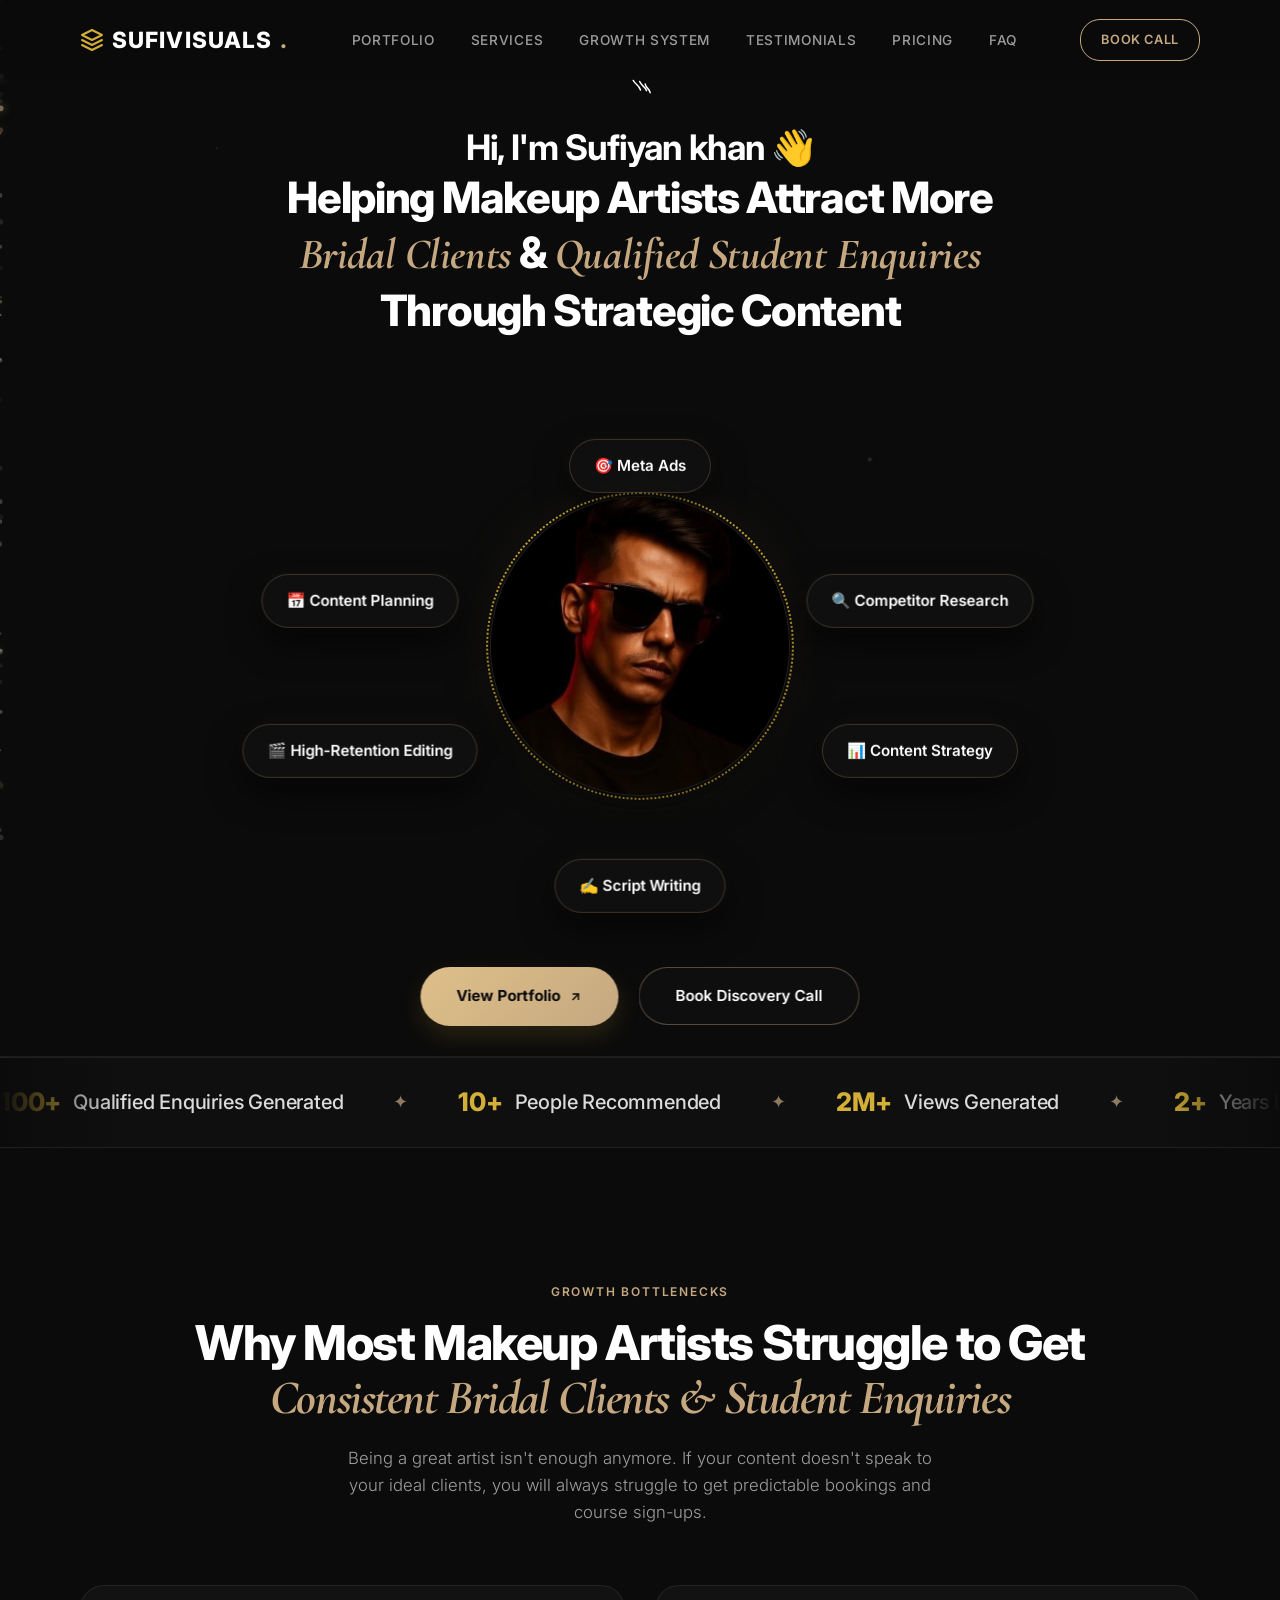
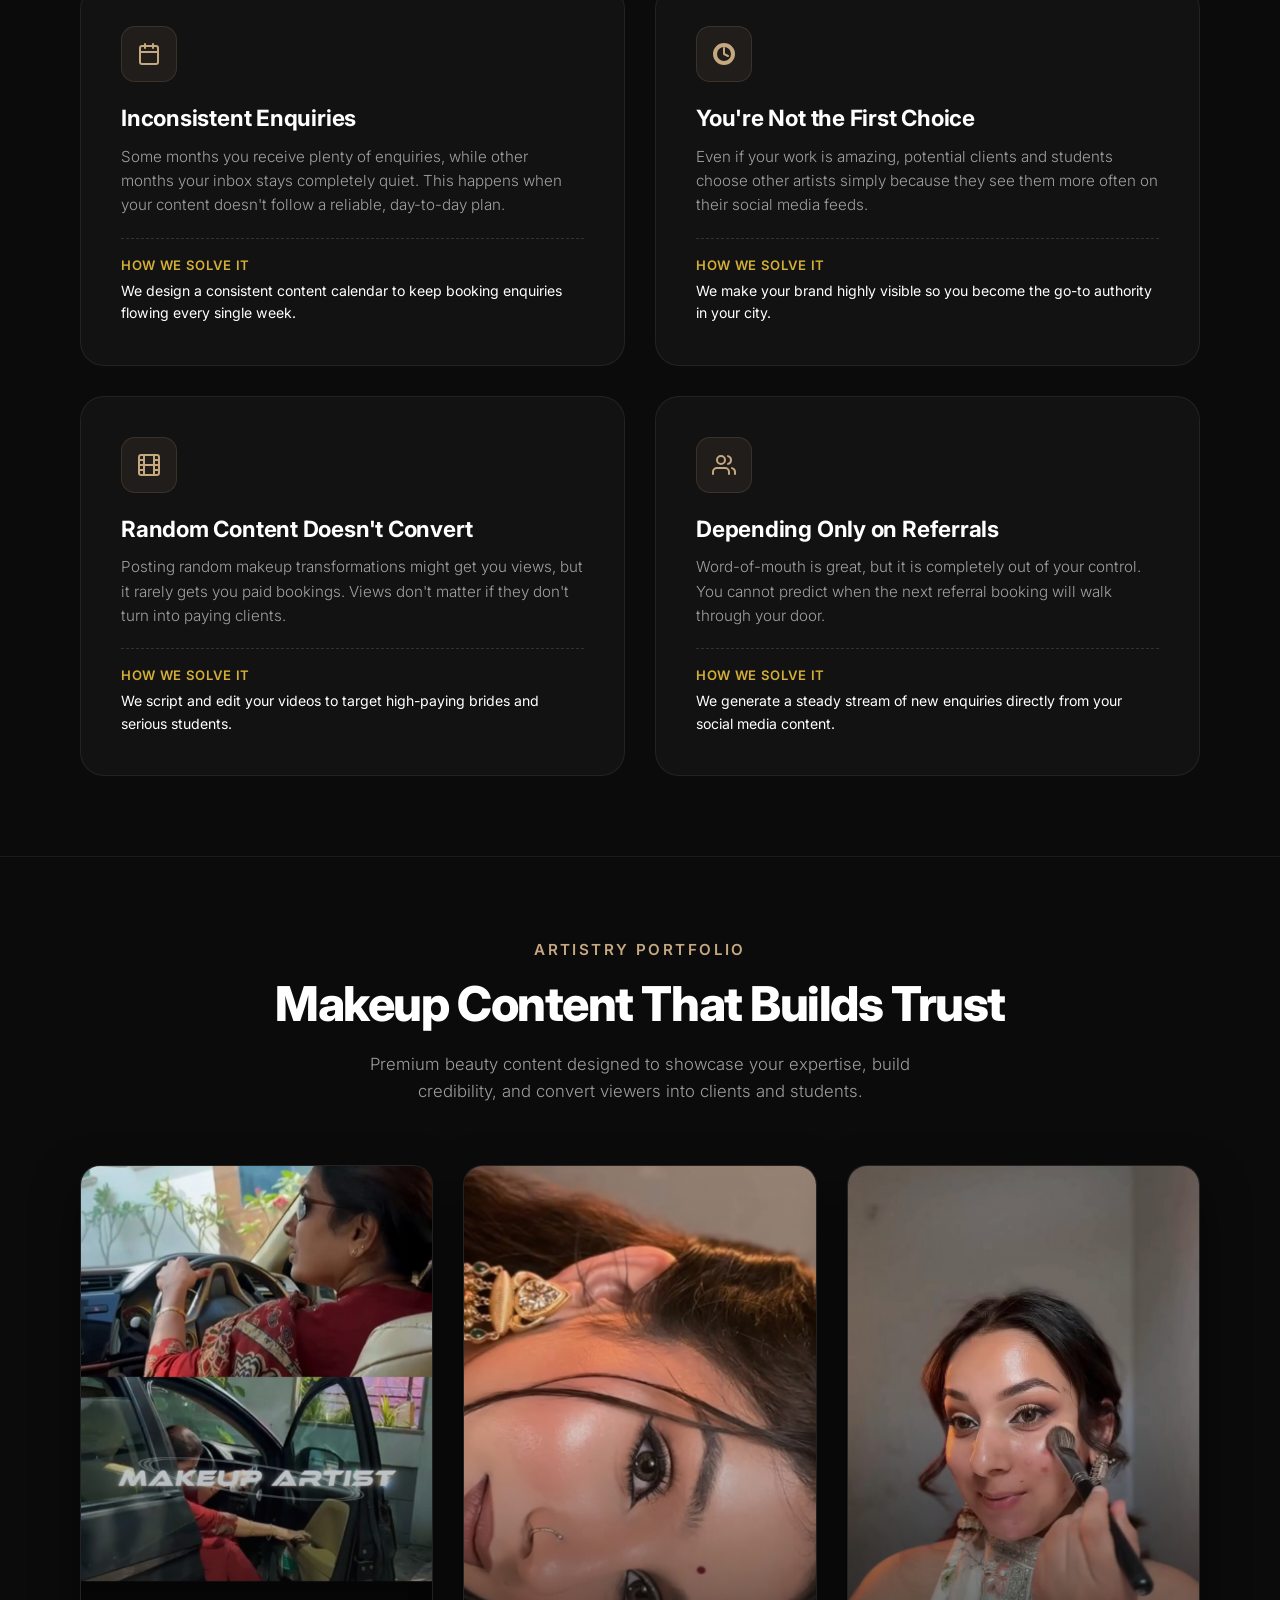
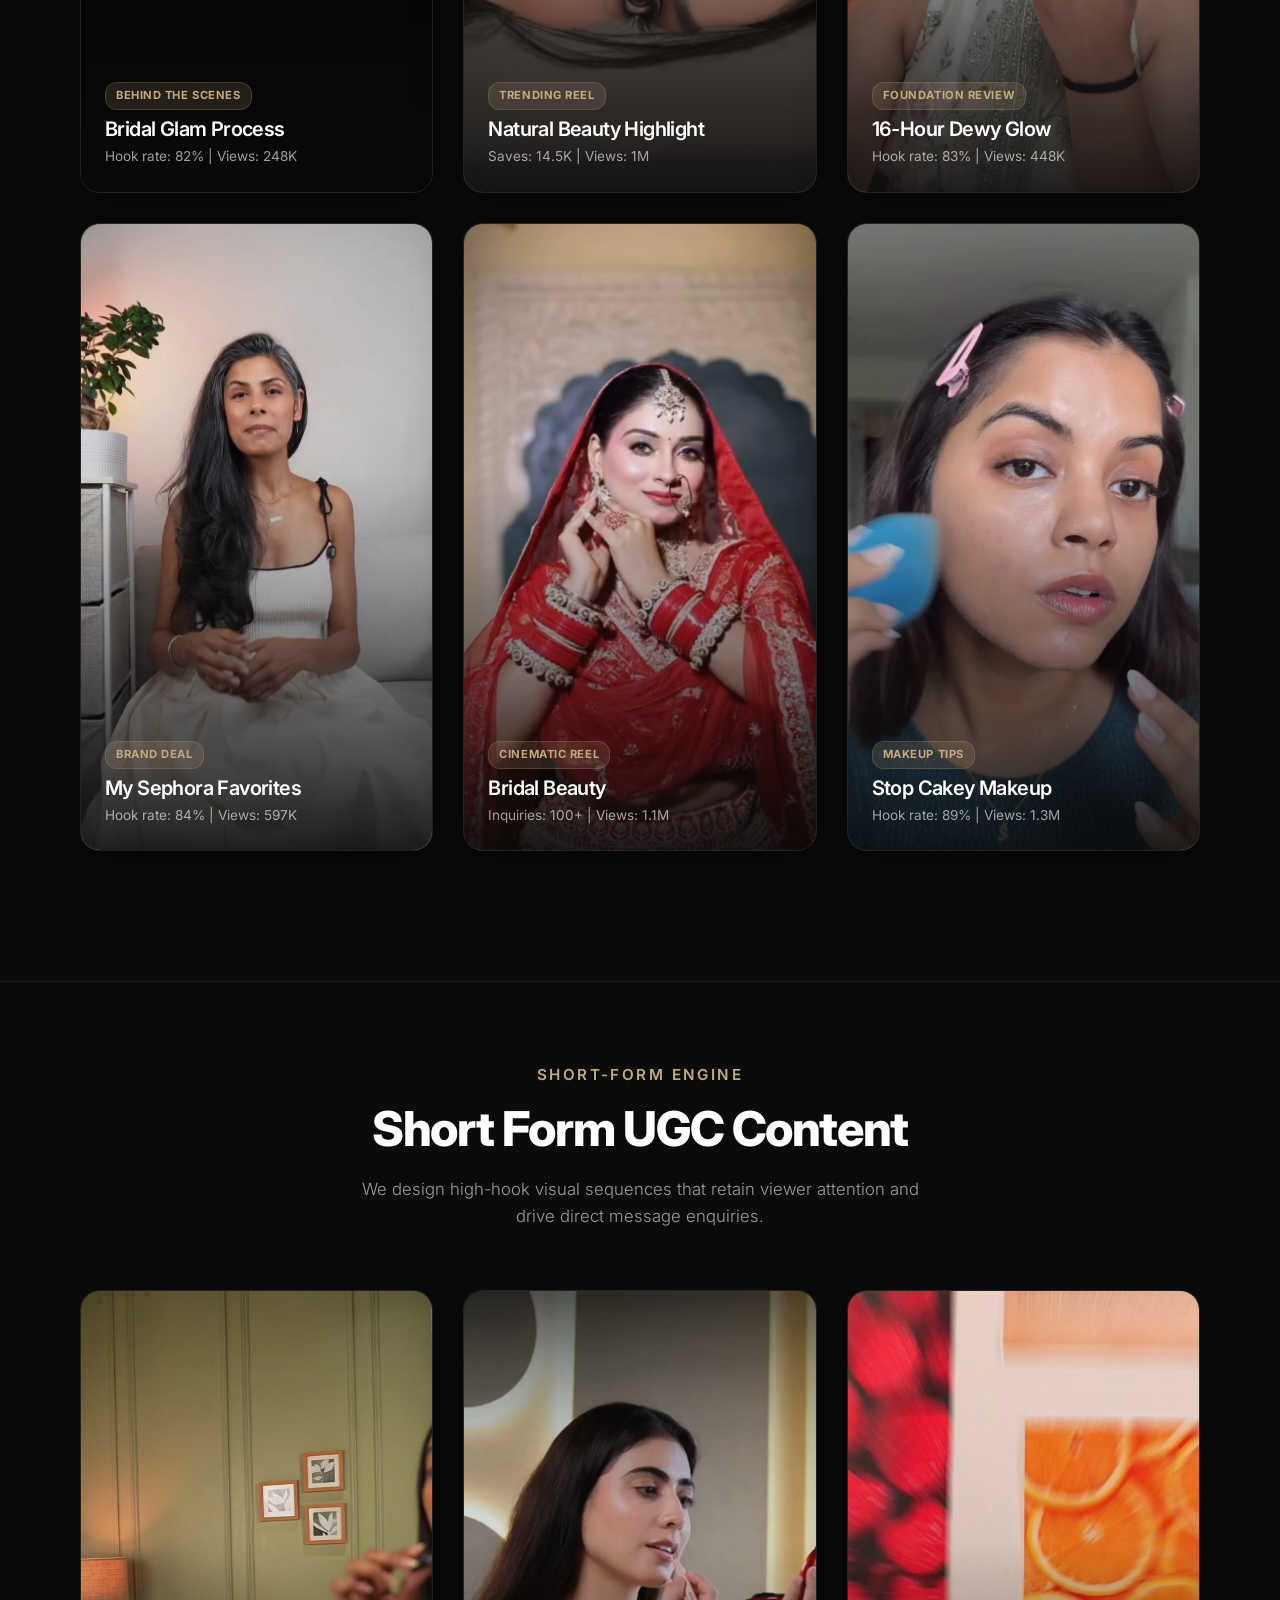
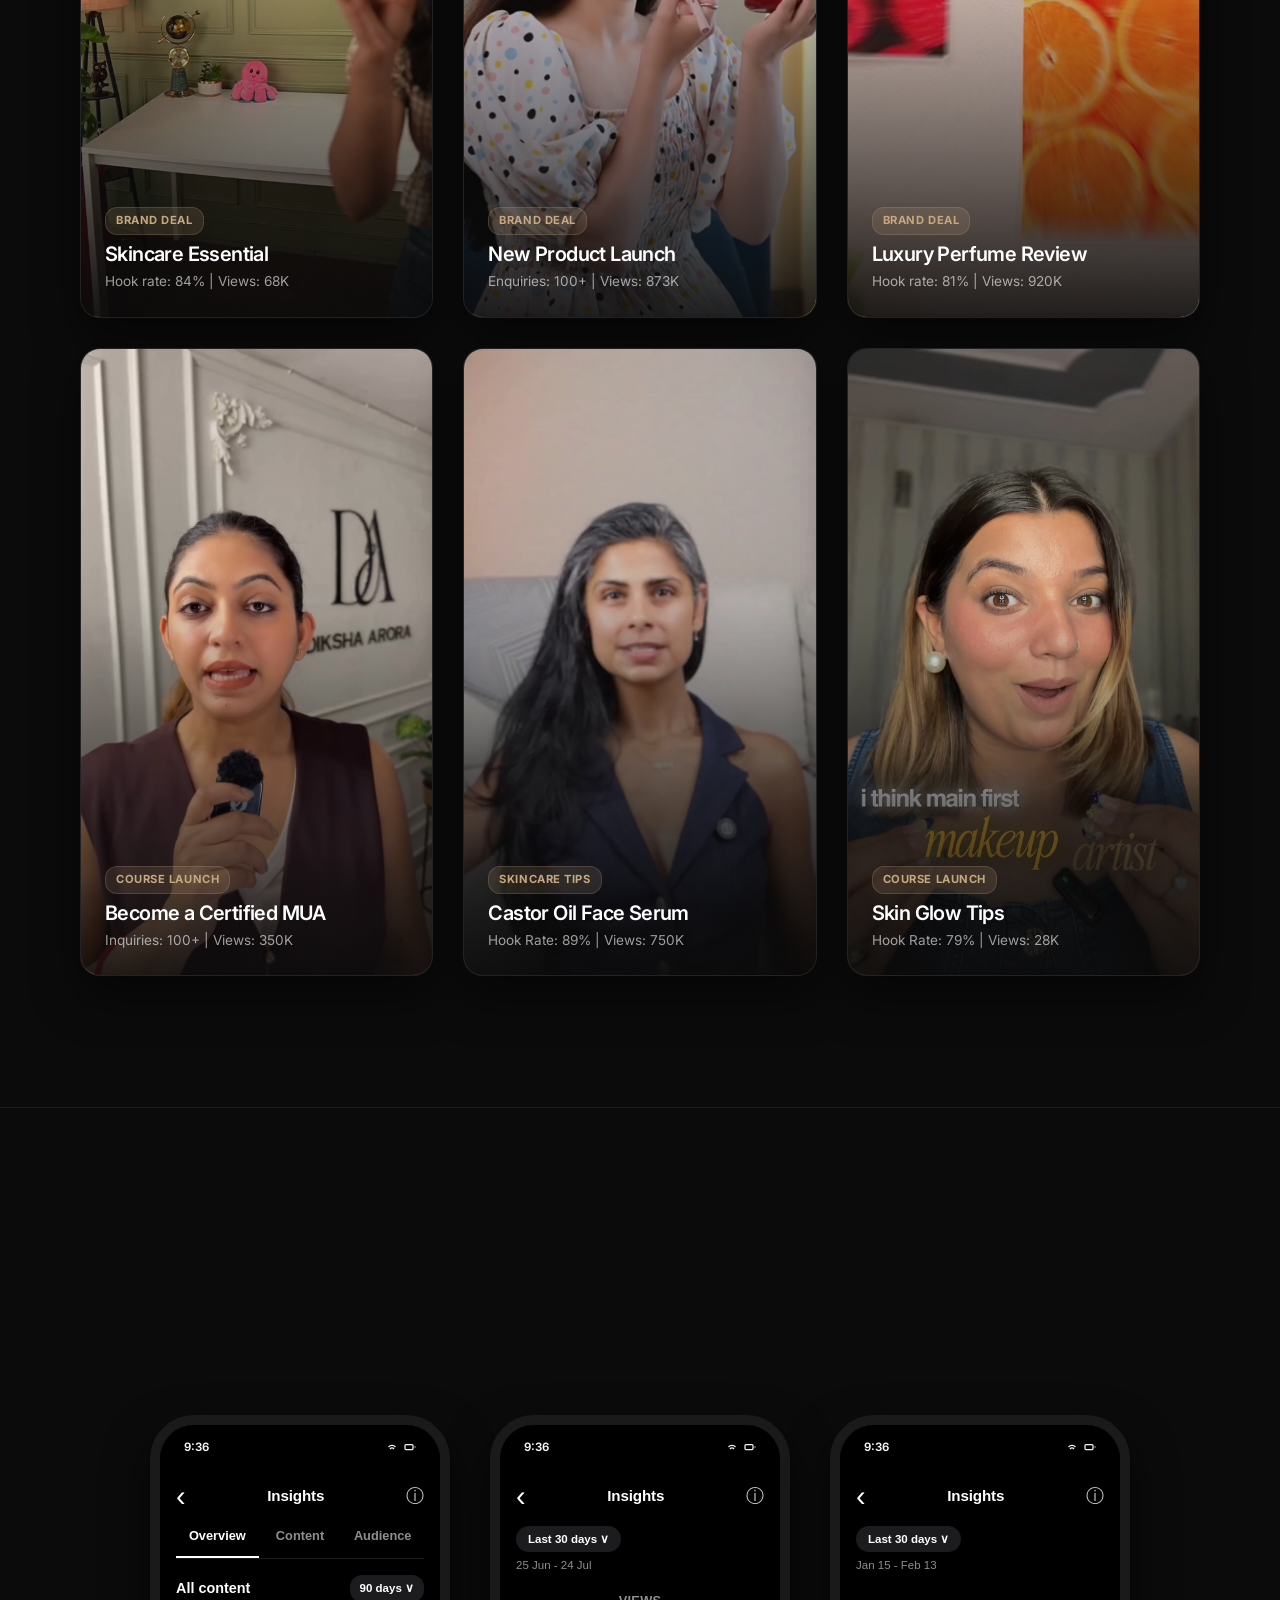
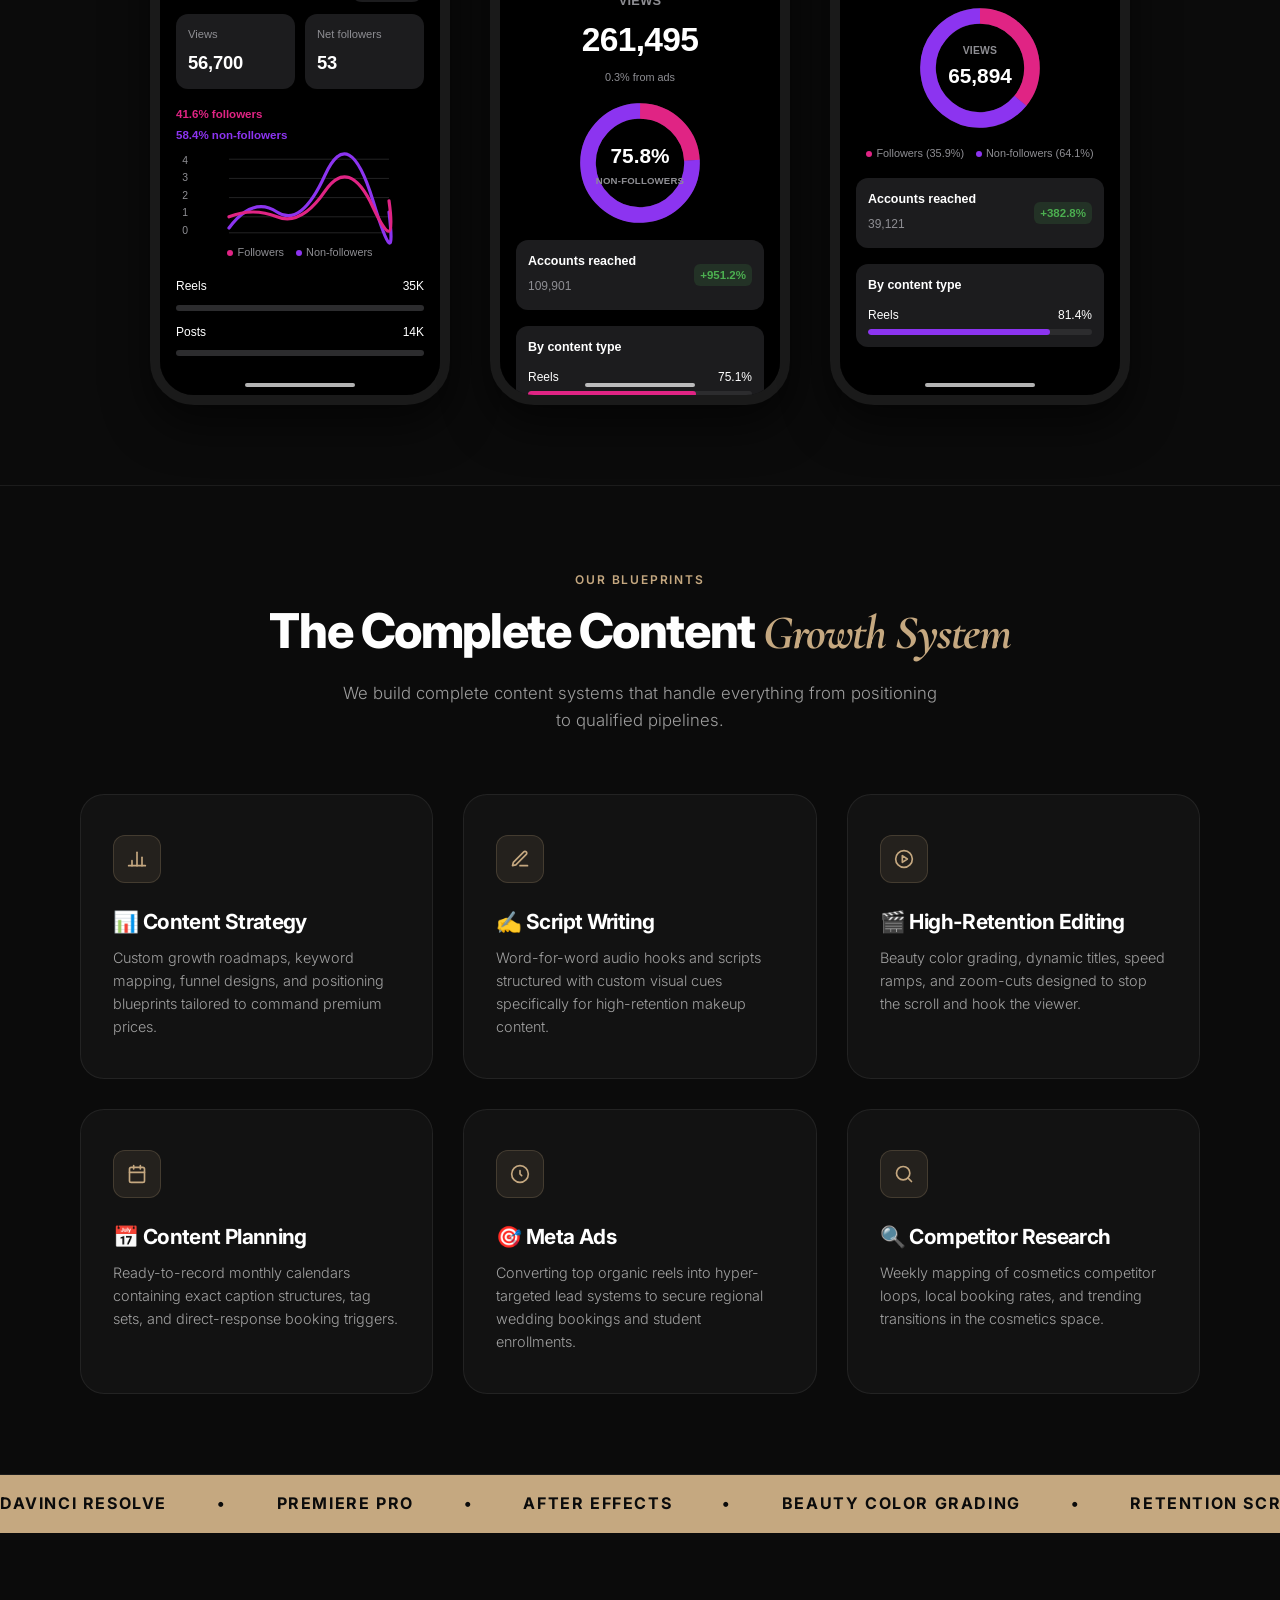
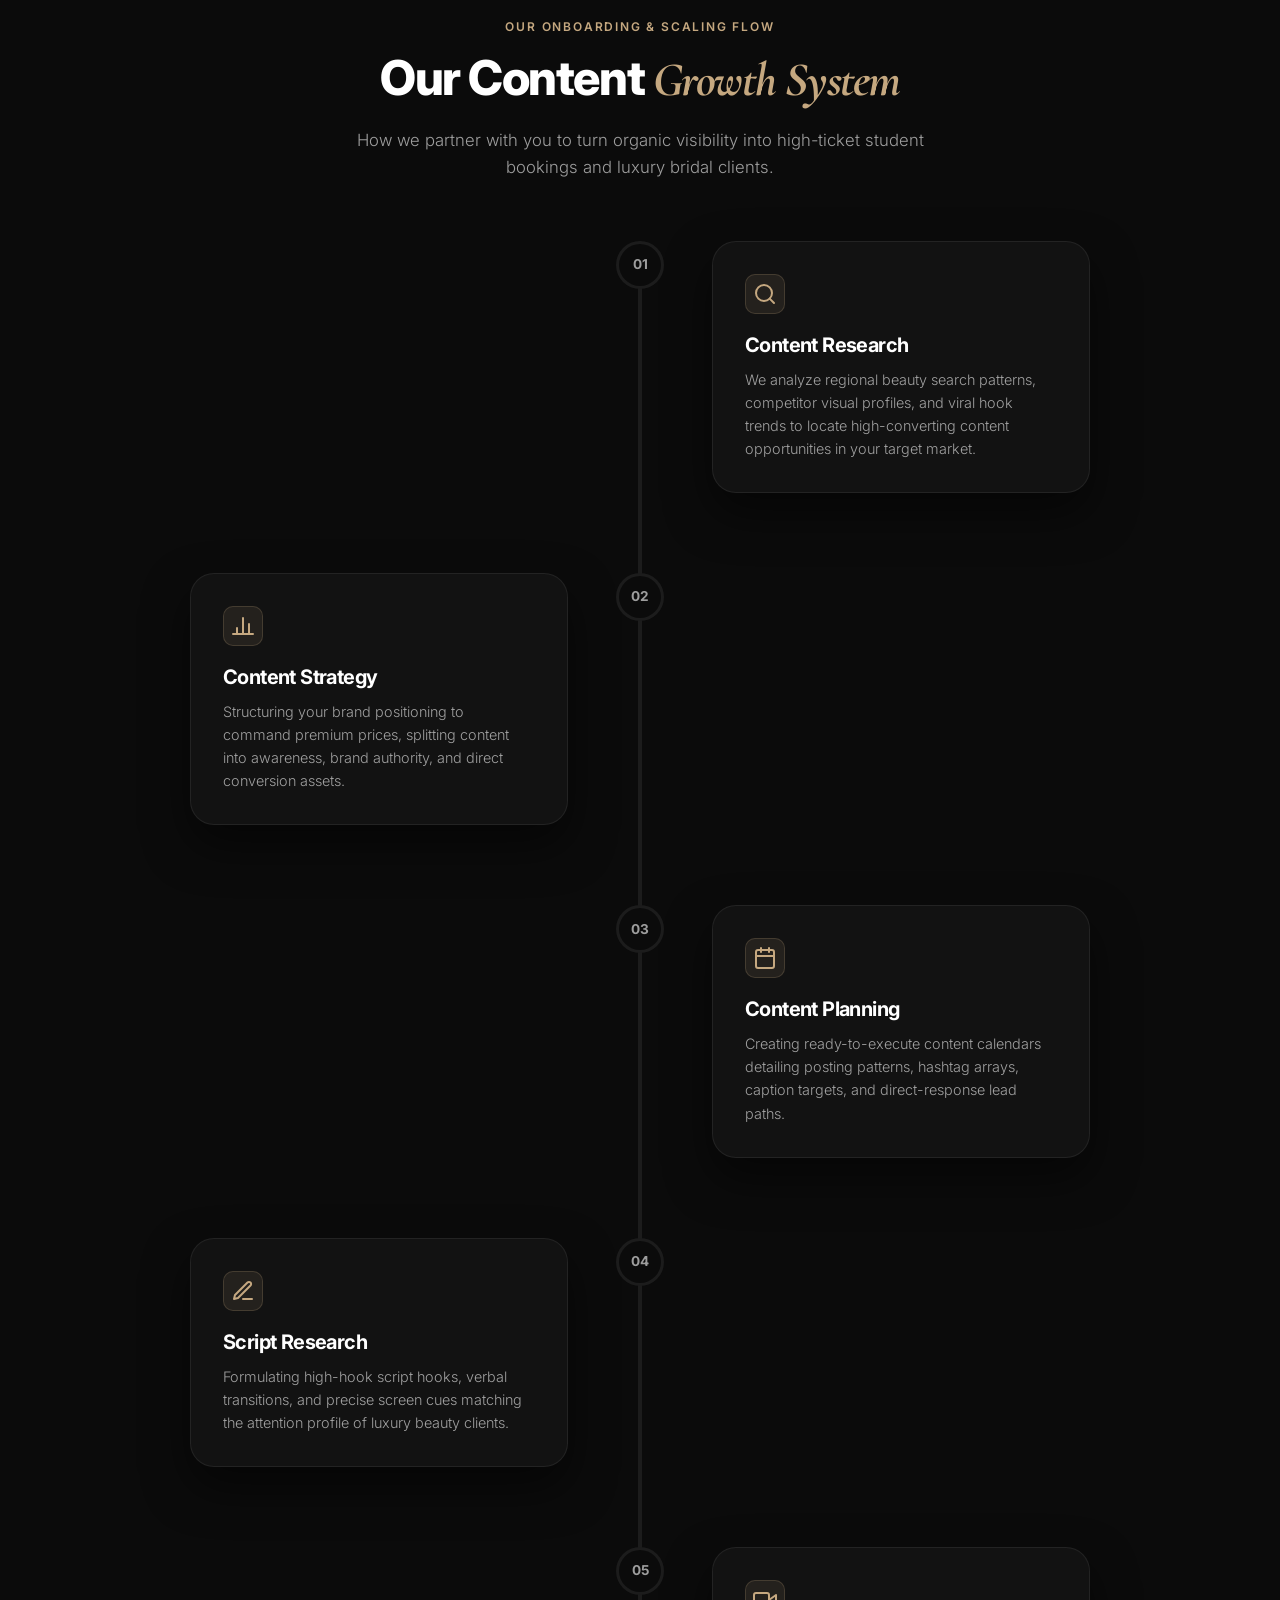
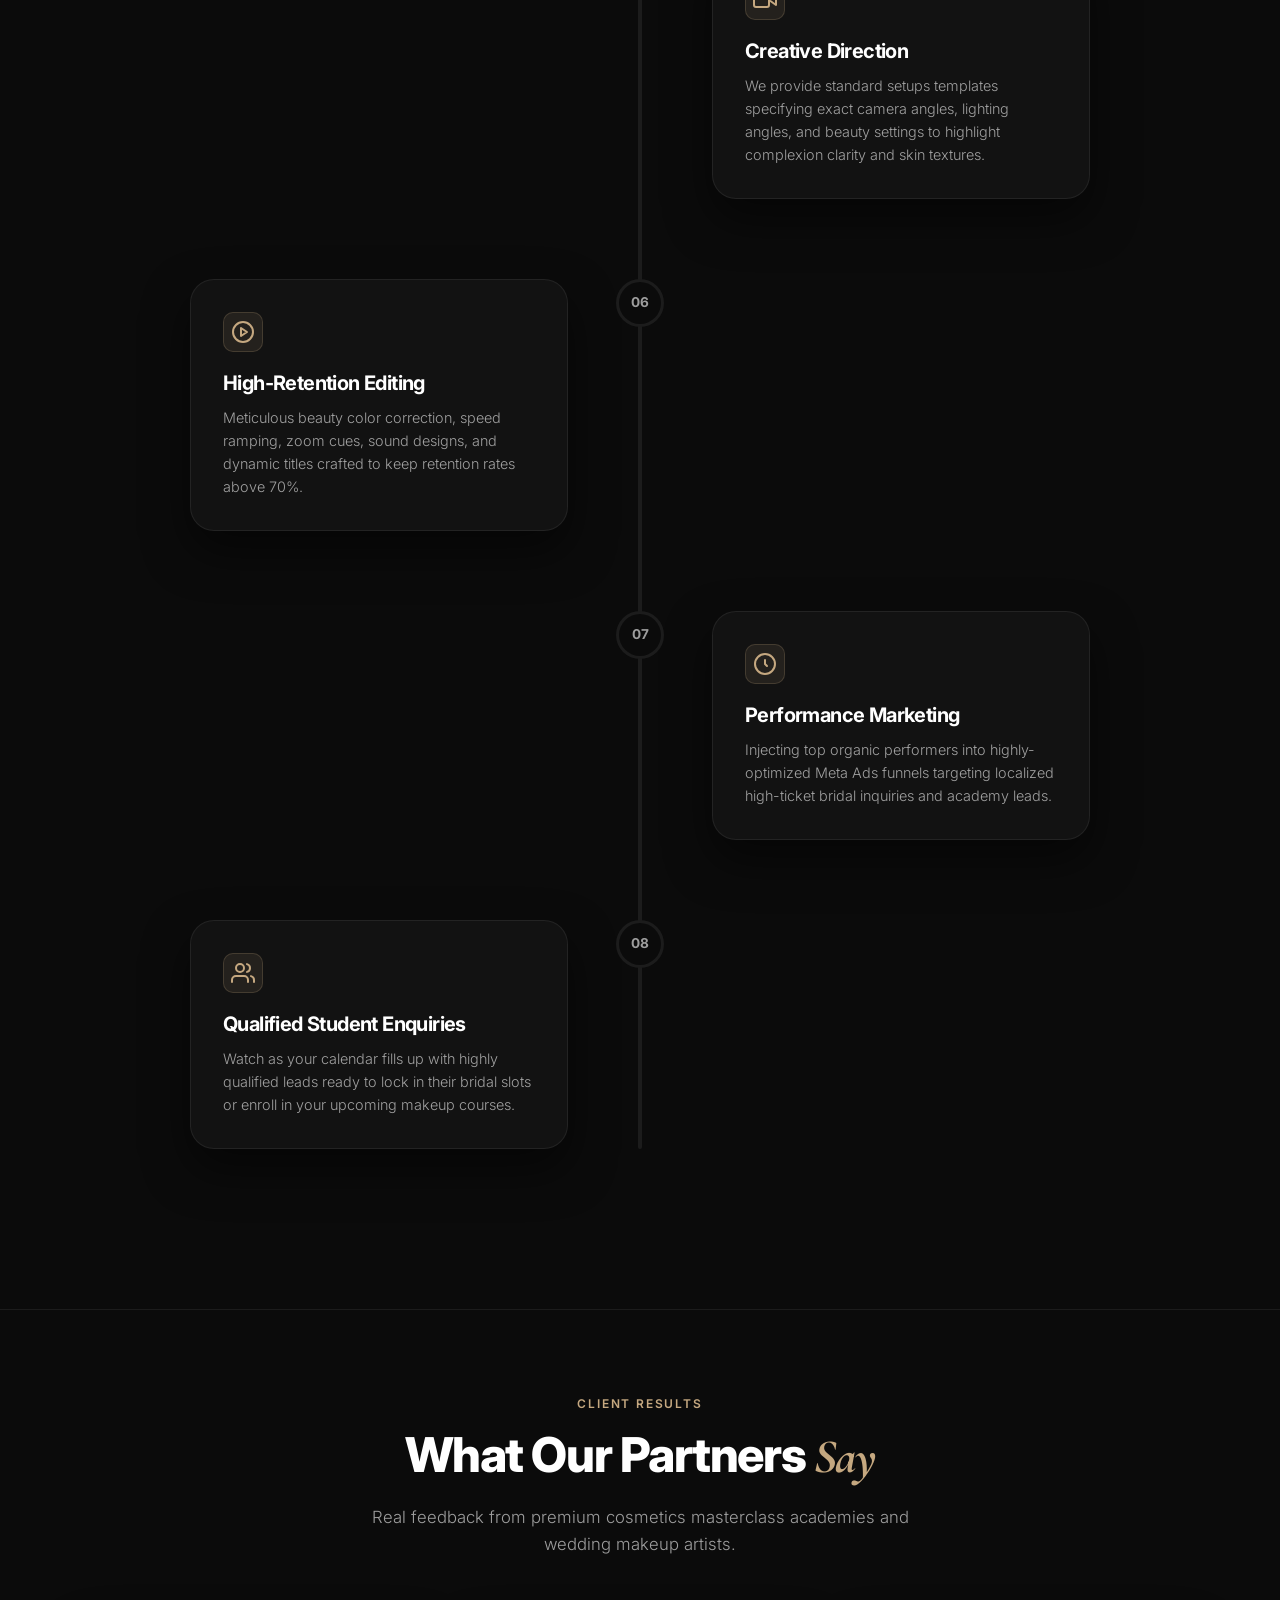
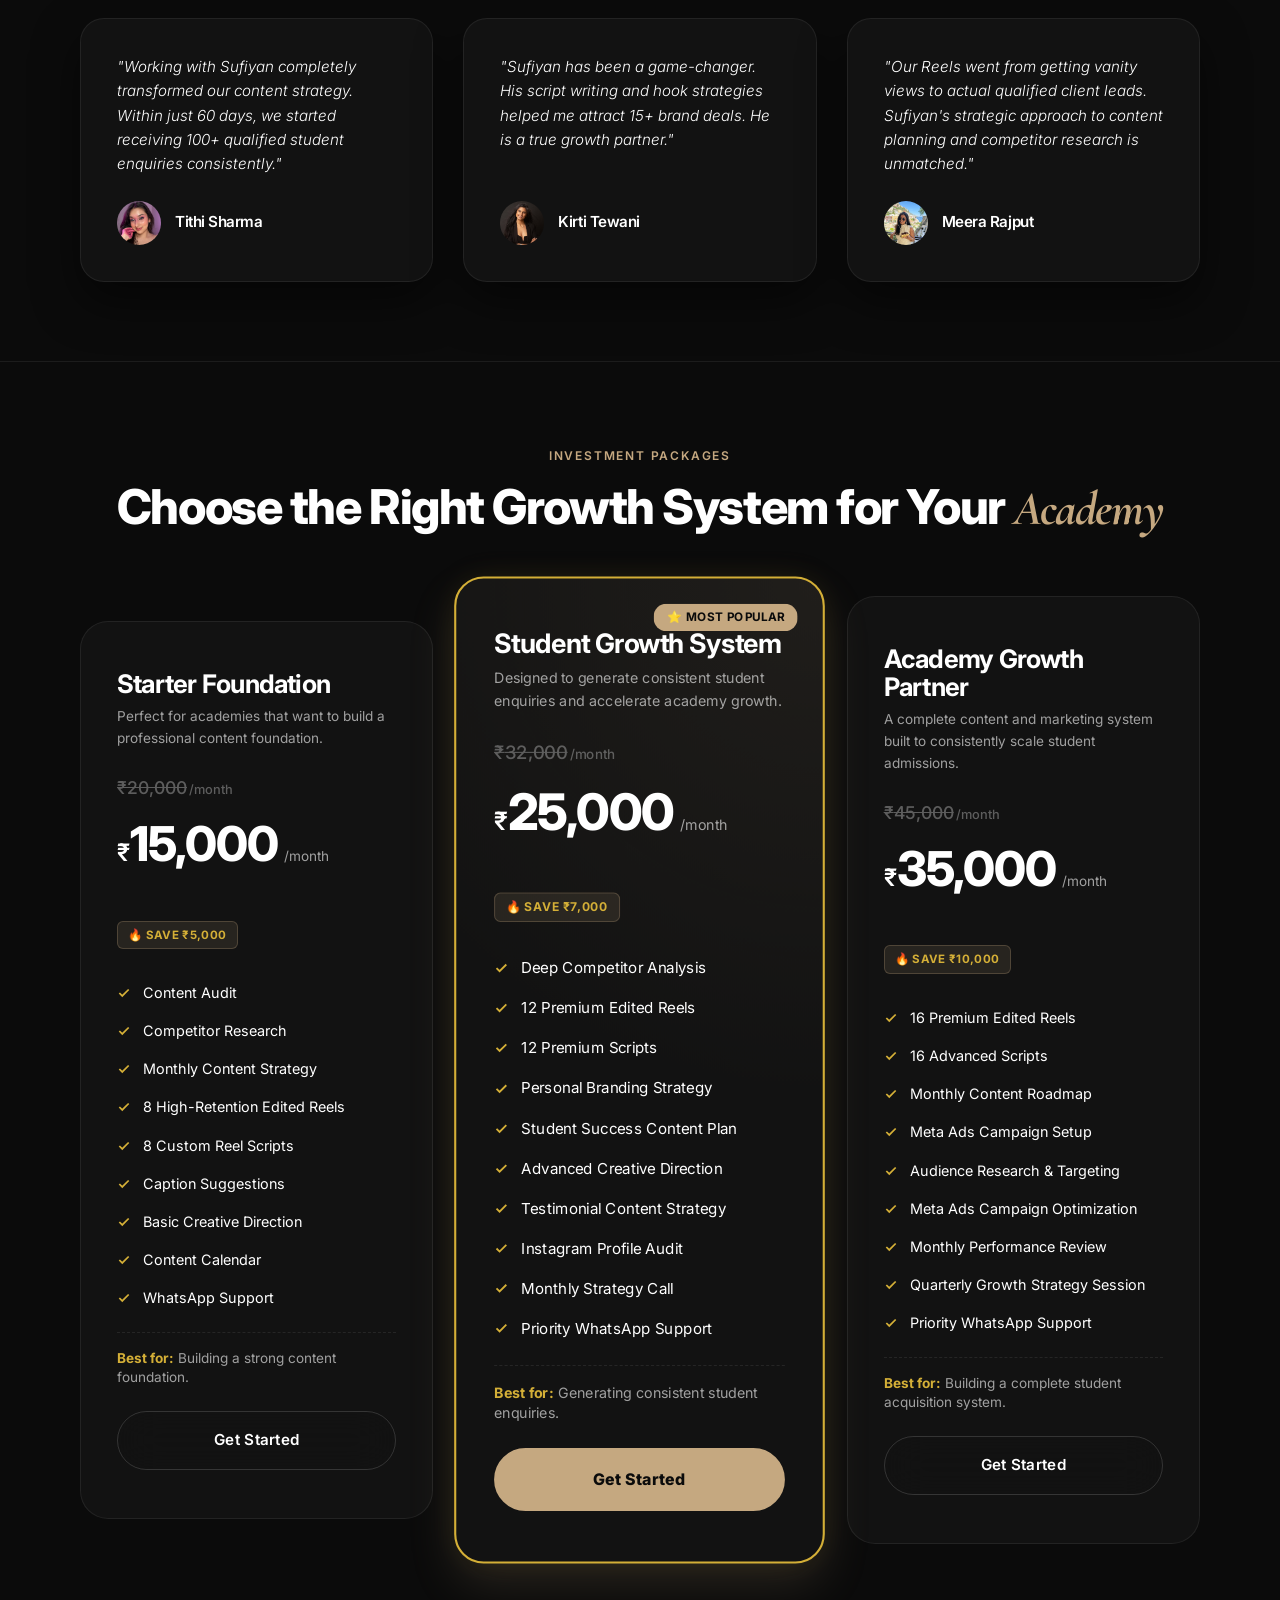
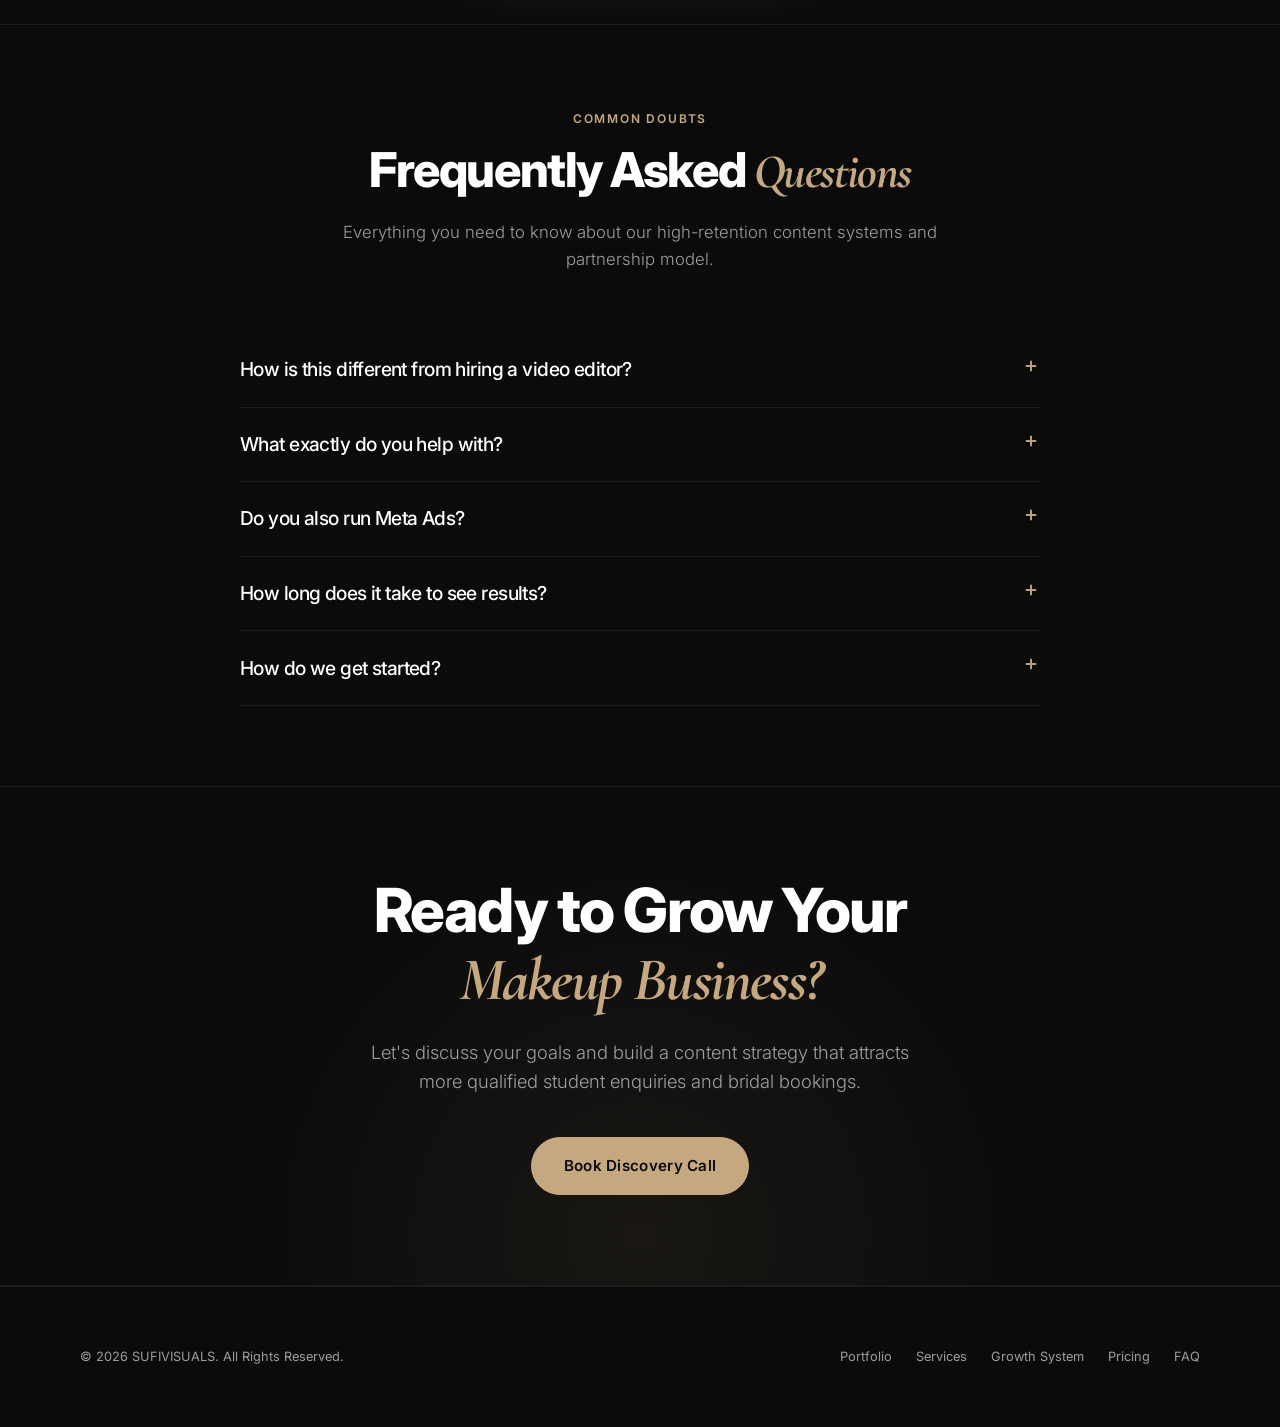
==== commit 070a1faf: "end cta fix" ====
--- a/index.html
+++ b/index.html
@@ -5,14 +5,14 @@
   <meta charset="UTF-8">
   <meta name="viewport" content="width=device-width, initial-scale=1.0">
   <meta name="description"
-    content="Strategic Content Partner for luxury makeup artists and academies. Grow your booking pipelines and course sales through content strategy, scripts, and high-retention editing.">
+    content="Premium content strategy, high-retention video editing & Meta Ads to help makeup artists and academies grow faster.">
   <link rel="canonical" href="https://sufivisuals.in">
   
   <!-- Open Graph / Facebook / LinkedIn / WhatsApp Metadata -->
   <meta property="og:type" content="website">
   <meta property="og:url" content="https://sufivisual.vercel.app/">
-  <meta property="og:title" content="Sufiyan | Strategic Content Partner for Makeup Artists & Academies">
-  <meta property="og:description" content="Strategic Content Partner for luxury makeup artists and academies. Grow your booking pipelines and course sales through content strategy, scripts, and high-retention editing.">
+  <meta property="og:title" content="Sufiyan | Helping Makeup Artists Get More Bridal Clients & Student Enquiries">
+  <meta property="og:description" content="Premium content strategy, high-retention video editing & Meta Ads to help makeup artists and academies grow faster.">
   <meta property="og:image" content="https://sufivisual.vercel.app/assets/og_image.jpg">
   <meta property="og:image:width" content="1200">
   <meta property="og:image:height" content="630">
@@ -21,15 +21,15 @@
   <!-- Twitter Card Metadata -->
   <meta name="twitter:card" content="summary_large_image">
   <meta name="twitter:url" content="https://sufivisual.vercel.app/">
-  <meta name="twitter:title" content="Sufiyan | Strategic Content Partner for Makeup Artists & Academies">
-  <meta name="twitter:description" content="Strategic Content Partner for luxury makeup artists and academies. Grow your booking pipelines and course sales through content strategy, scripts, and high-retention editing.">
+  <meta name="twitter:title" content="Sufiyan | Helping Makeup Artists Get More Bridal Clients & Student Enquiries">
+  <meta name="twitter:description" content="Premium content strategy, high-retention video editing & Meta Ads to help makeup artists and academies grow faster.">
   <meta name="twitter:image" content="https://sufivisual.vercel.app/assets/og_image.jpg">
 
-  <title>Sufiyan | Strategic Content Partner for Makeup Artists & Academies</title>
+  <title>Sufiyan | Helping Makeup Artists Get More Bridal Clients & Student Enquiries</title>
   <link rel="preconnect" href="https://fonts.googleapis.com">
   <link rel="preconnect" href="https://fonts.gstatic.com" crossorigin>
   <link href="https://fonts.googleapis.com/css2?family=Cormorant+Garamond:ital,wght@1,400;1,700&family=Inter:wght@400;700;800&display=swap" rel="stylesheet">
-  <link rel="stylesheet" href="style.css?v=1.0.6">
+  <link rel="stylesheet" href="style.css?v=1.0.7">
   <link rel="preload" href="assets/sufiyan_portrait.jpg" as="image" fetchpriority="high">
 </head>
 
@@ -1442,7 +1442,7 @@
 
   <!-- --- FINAL CTA & CONTACT --- -->
   <section id="contact">
-    <div class="container contact-wrapper reveal">
+    <div class="container contact-wrapper reveal revealed">
       <h2>Ready to Grow Your <br><span>Makeup Business?</span></h2>
       <p>Let's discuss your goals and build a content strategy that attracts more qualified student enquiries and bridal bookings.</p>
 
@@ -1485,7 +1485,7 @@
     </div>
   </div>
 
-  <script src="app.js?v=1.0.6"></script>
+  <script src="app.js?v=1.0.7"></script>
 </body>
 
 </html>
--- a/style.css
+++ b/style.css
@@ -1666,14 +1666,15 @@
 }
 
 /* --- SECTION HEADING ANIMATION --- */
-.section-header, .contact-wrapper h2 {
+.section-header {
   opacity: 0;
   transform: translateY(30px) scale(0.98);
   transition: opacity 1.2s cubic-bezier(0.16, 1, 0.3, 1), transform 1.2s cubic-bezier(0.16, 1, 0.3, 1);
   will-change: transform, opacity;
 }
 
-.reveal.revealed .section-header, .reveal.revealed .contact-wrapper h2 {
+.reveal.revealed .section-header,
+.contact-wrapper h2 {
   opacity: 1;
   transform: translateY(0) scale(1);
 }
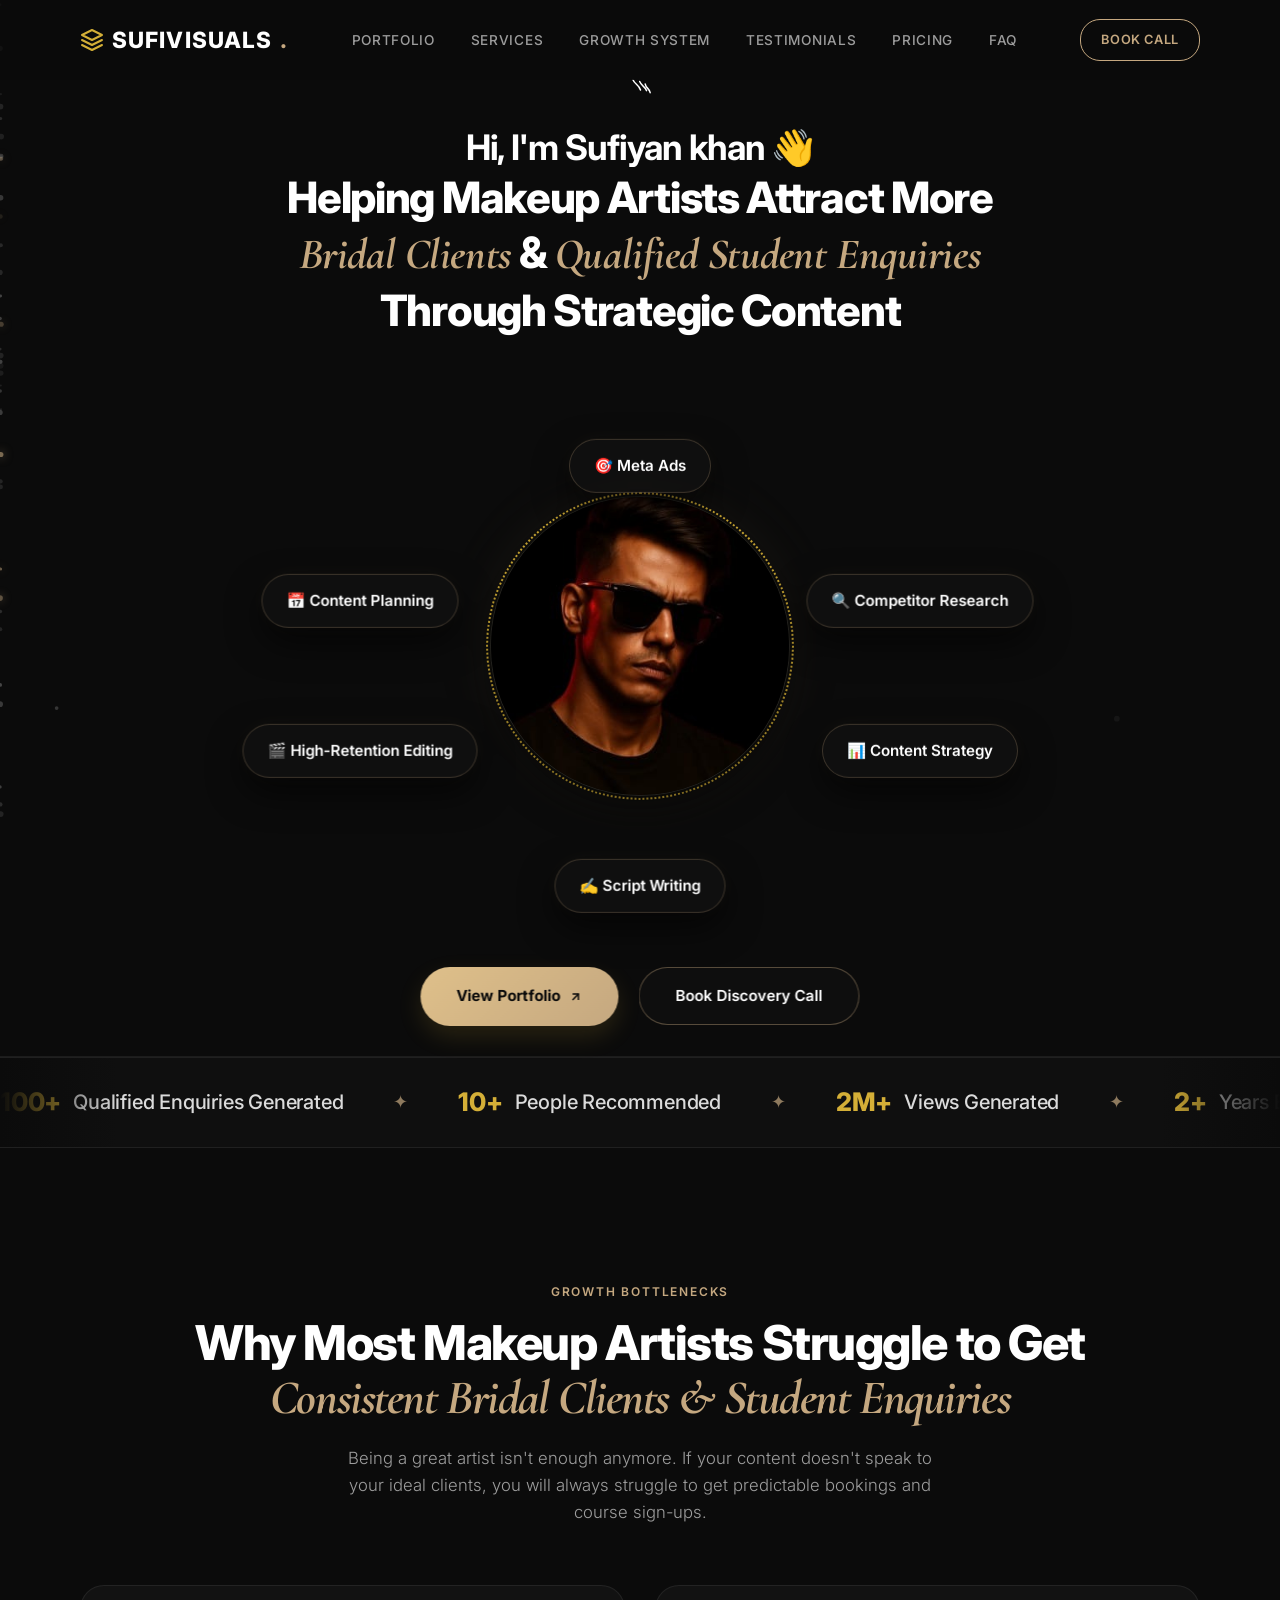
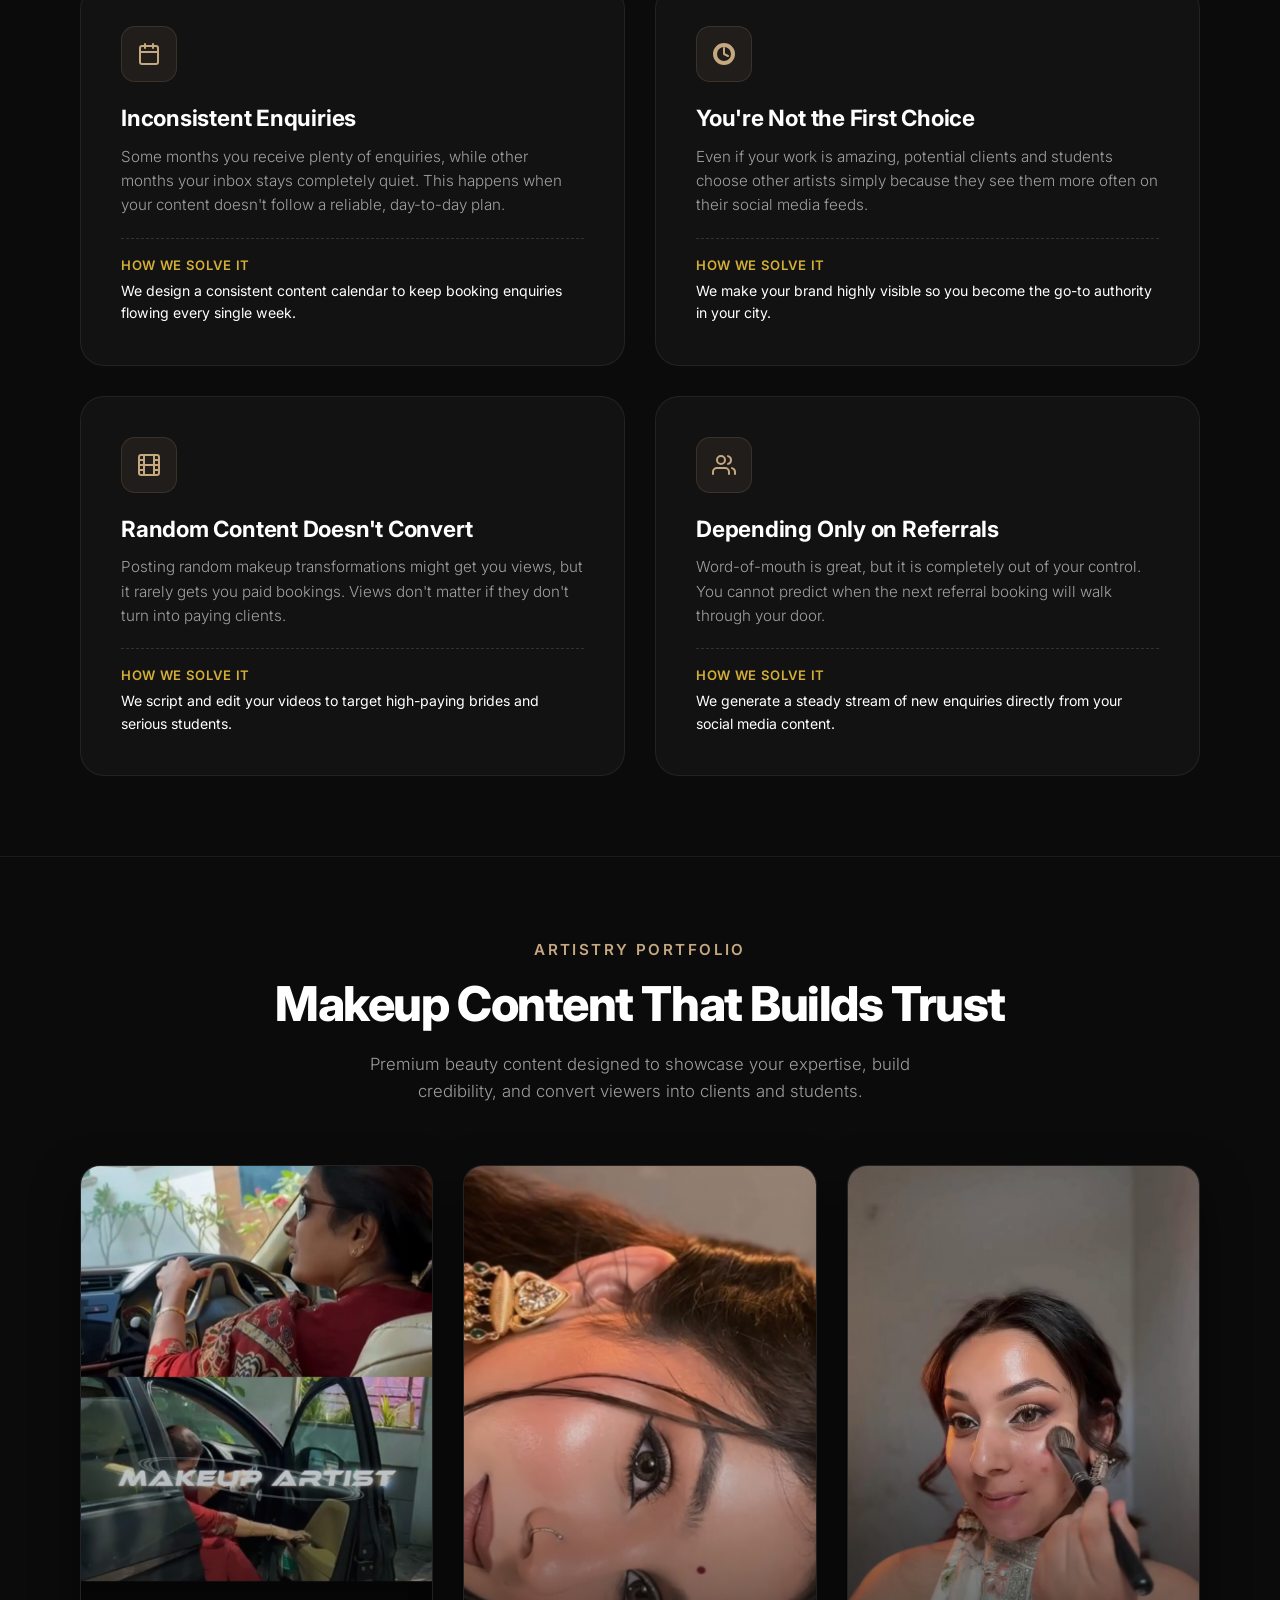
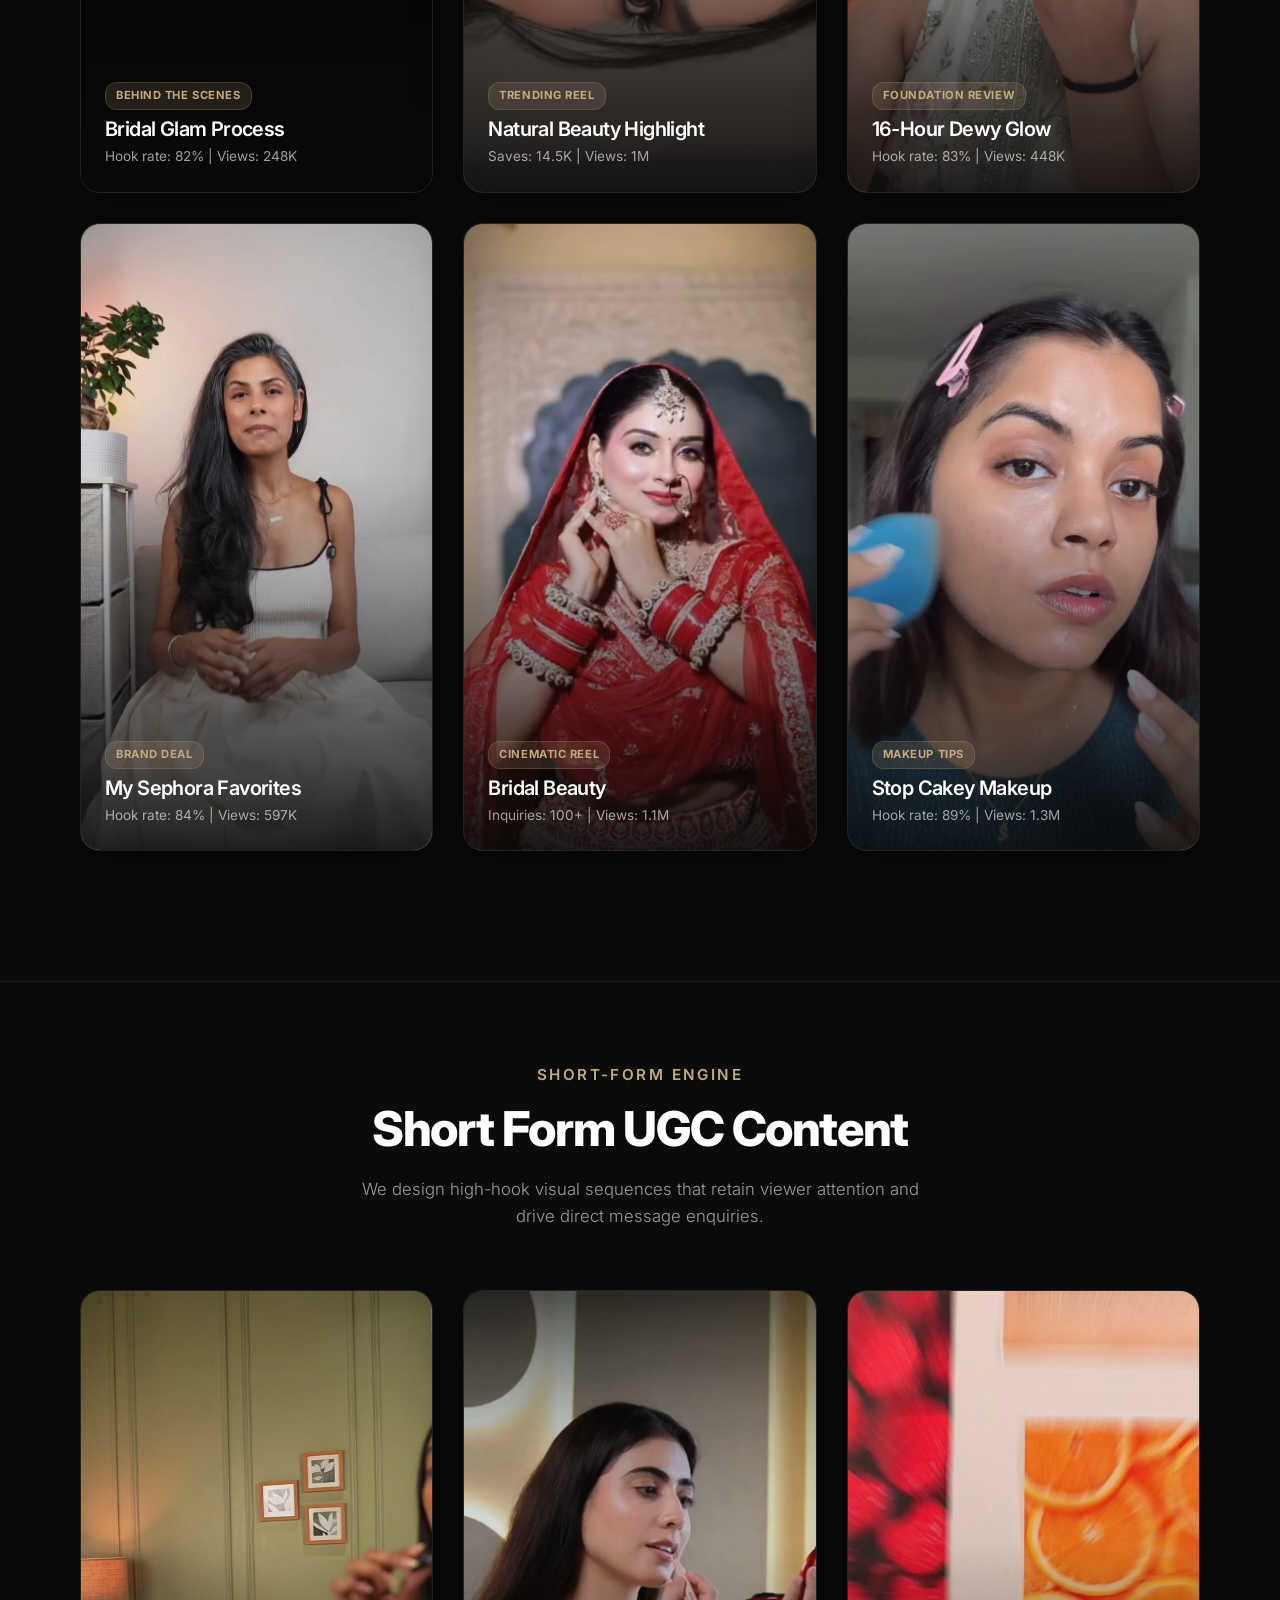
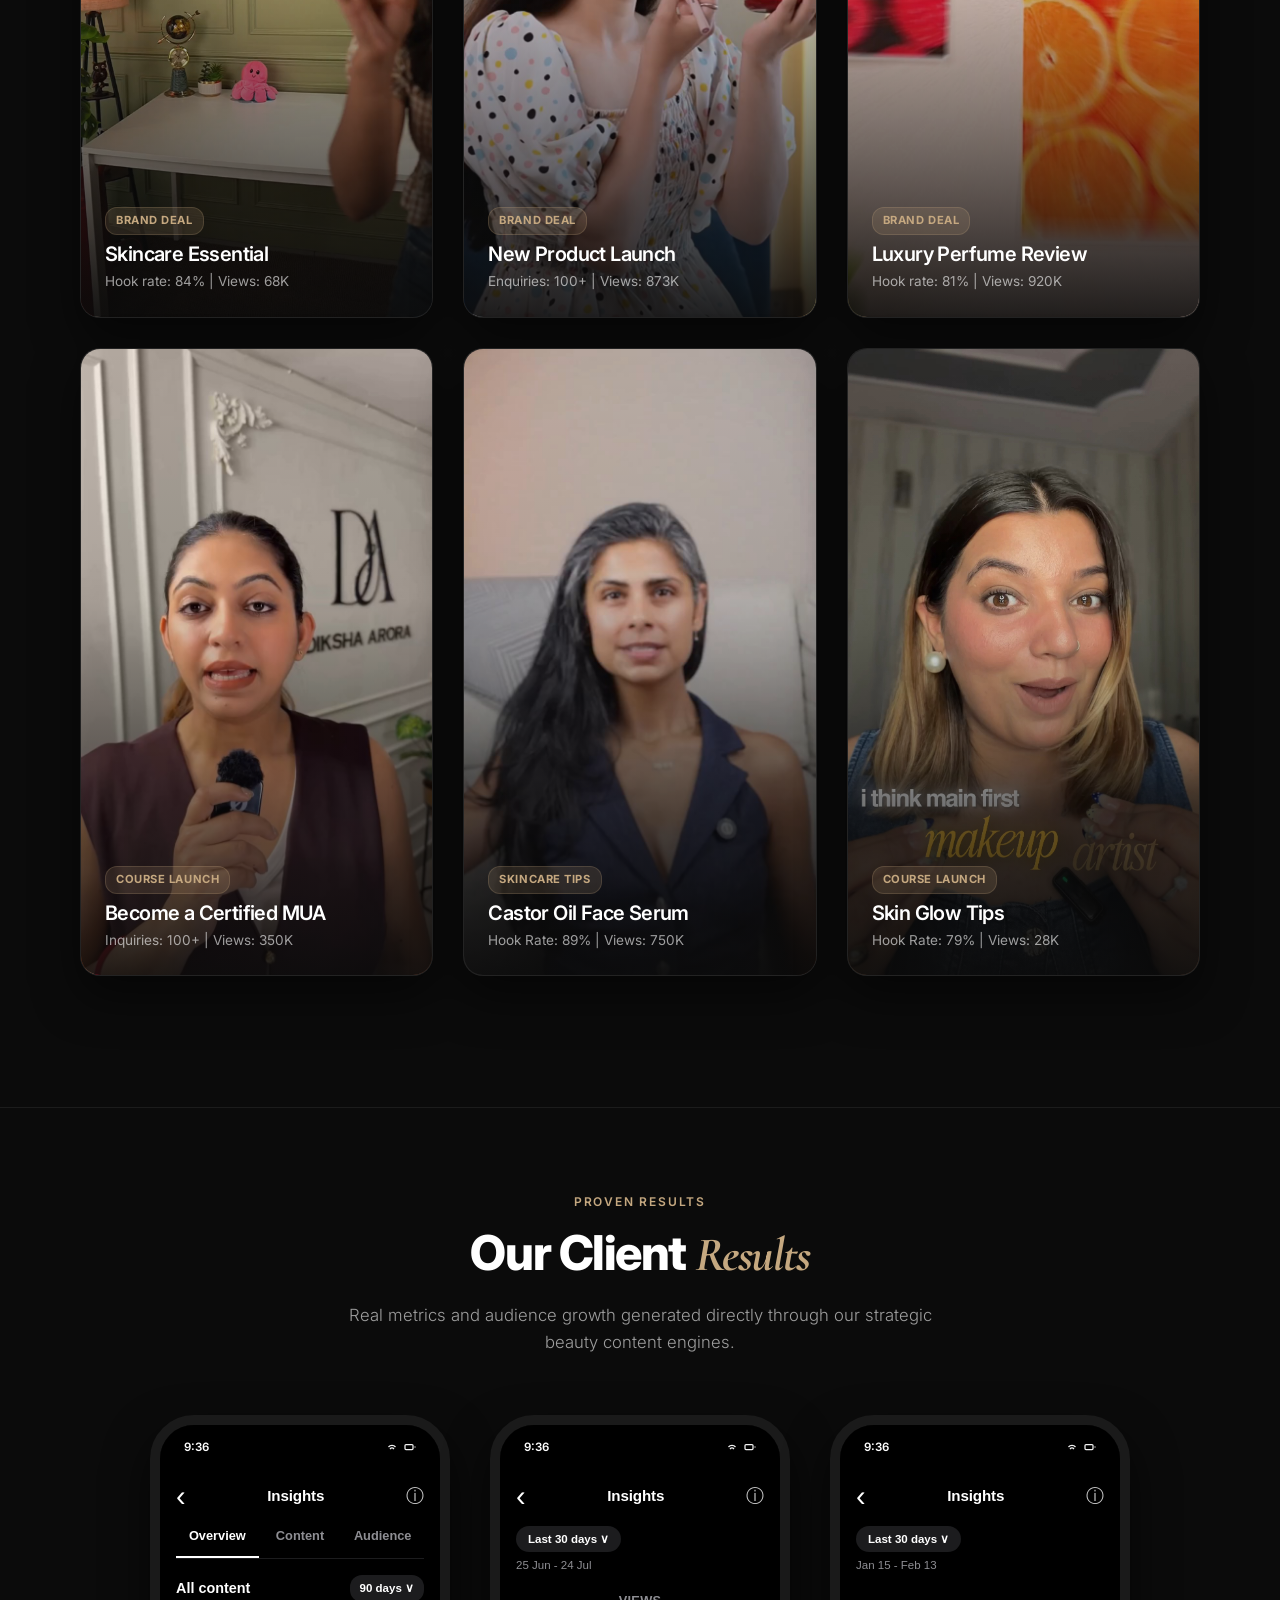
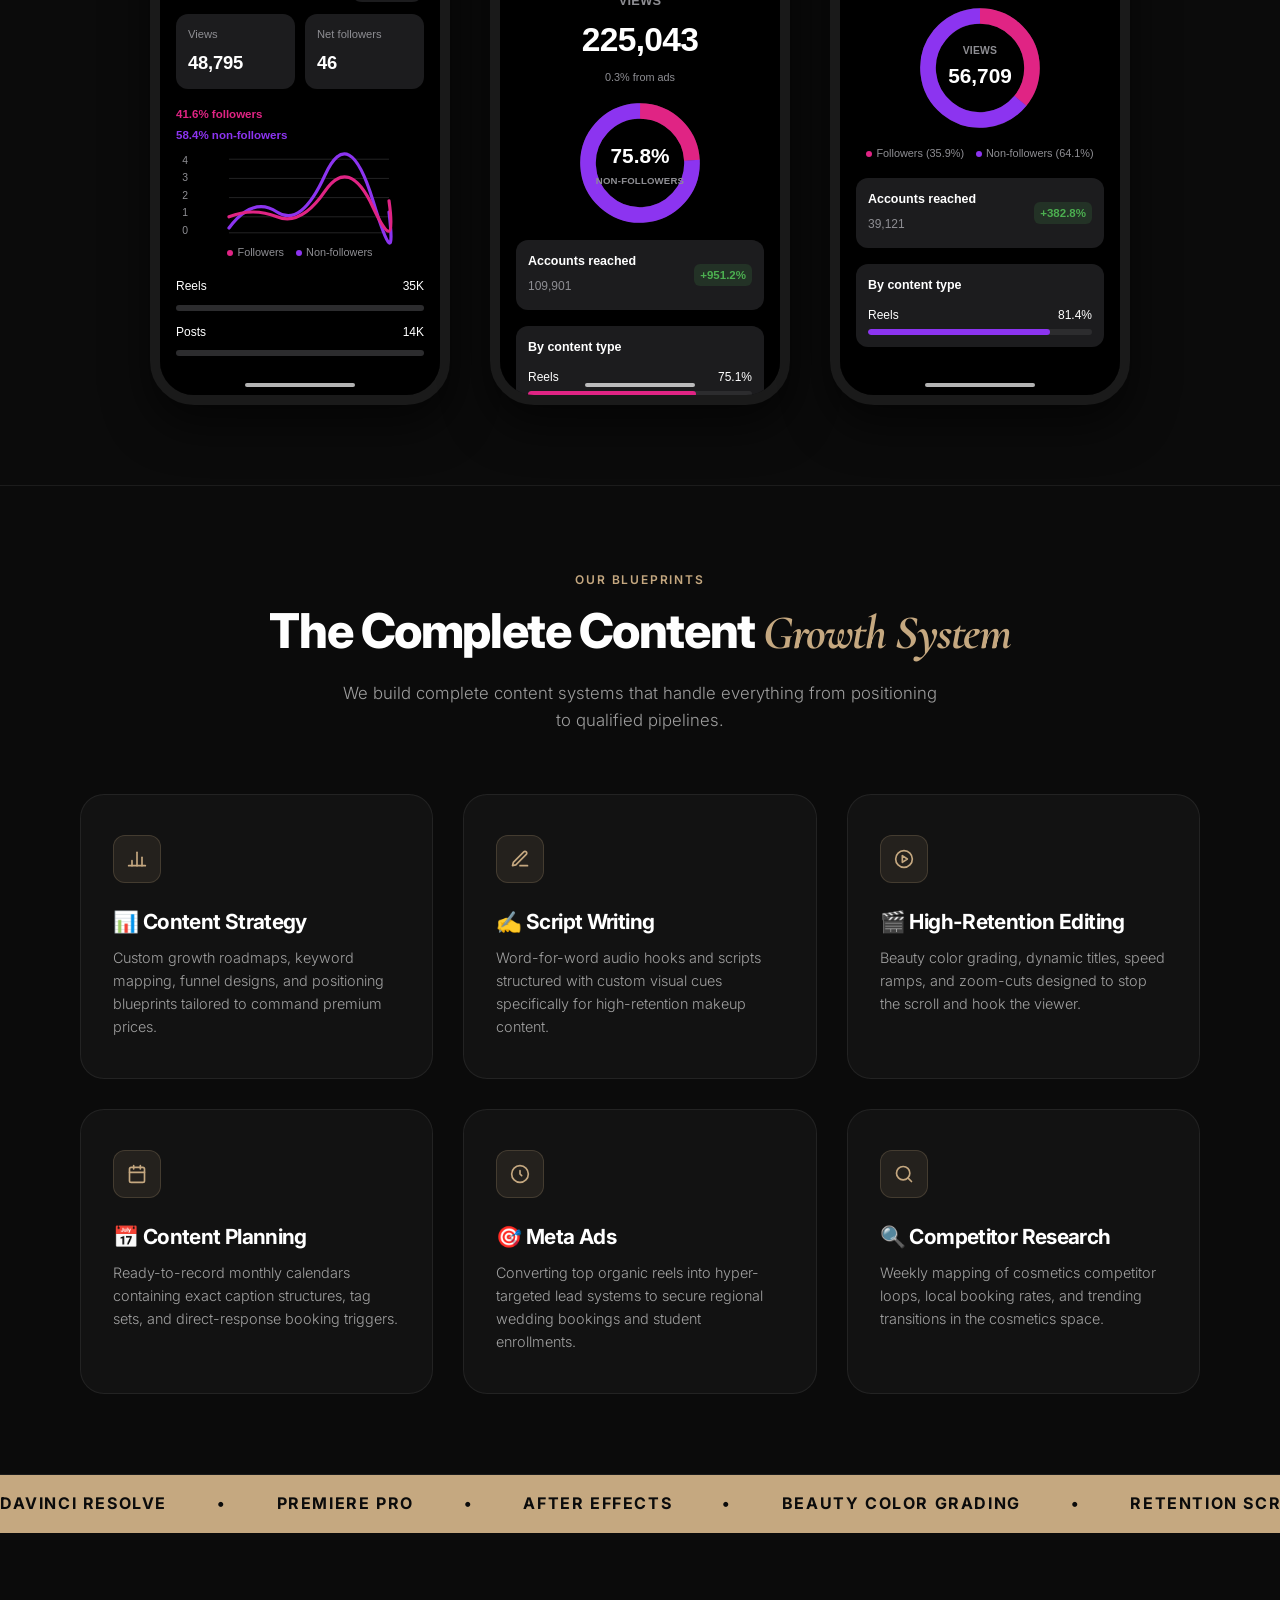
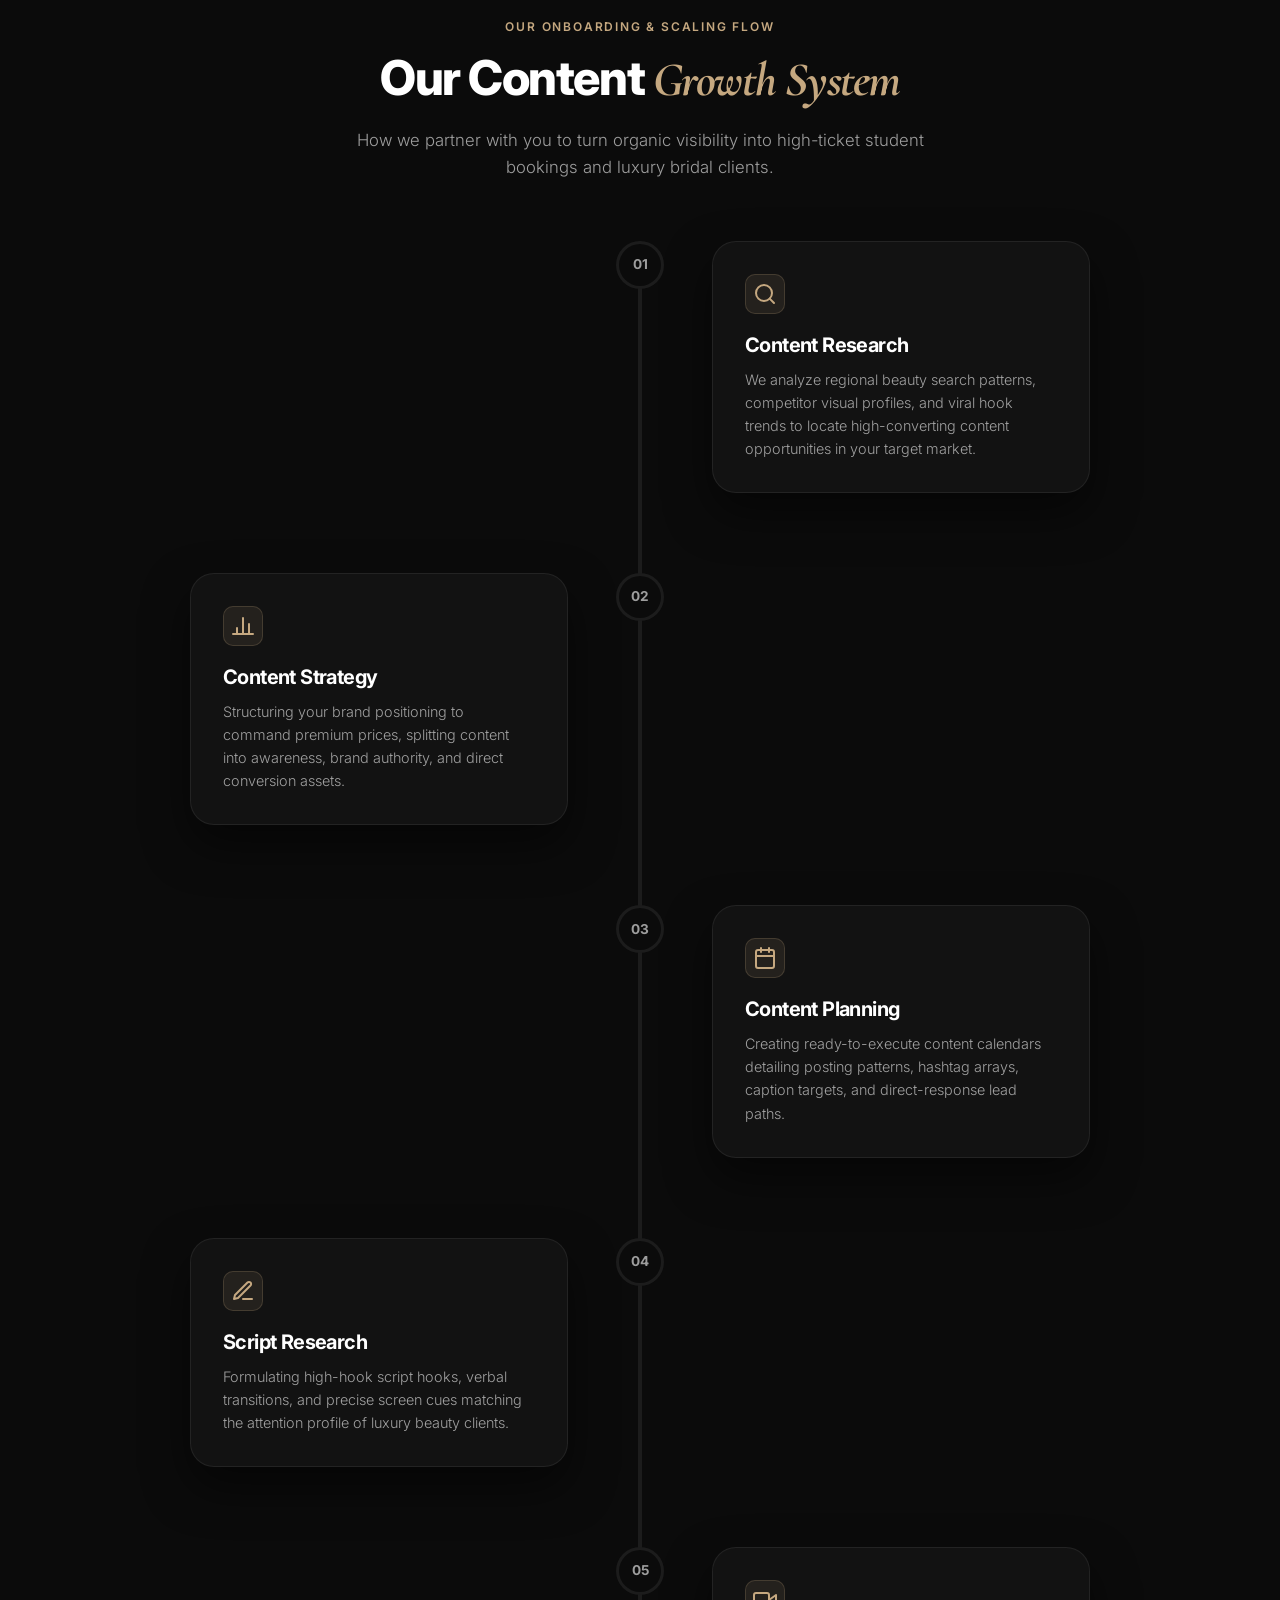
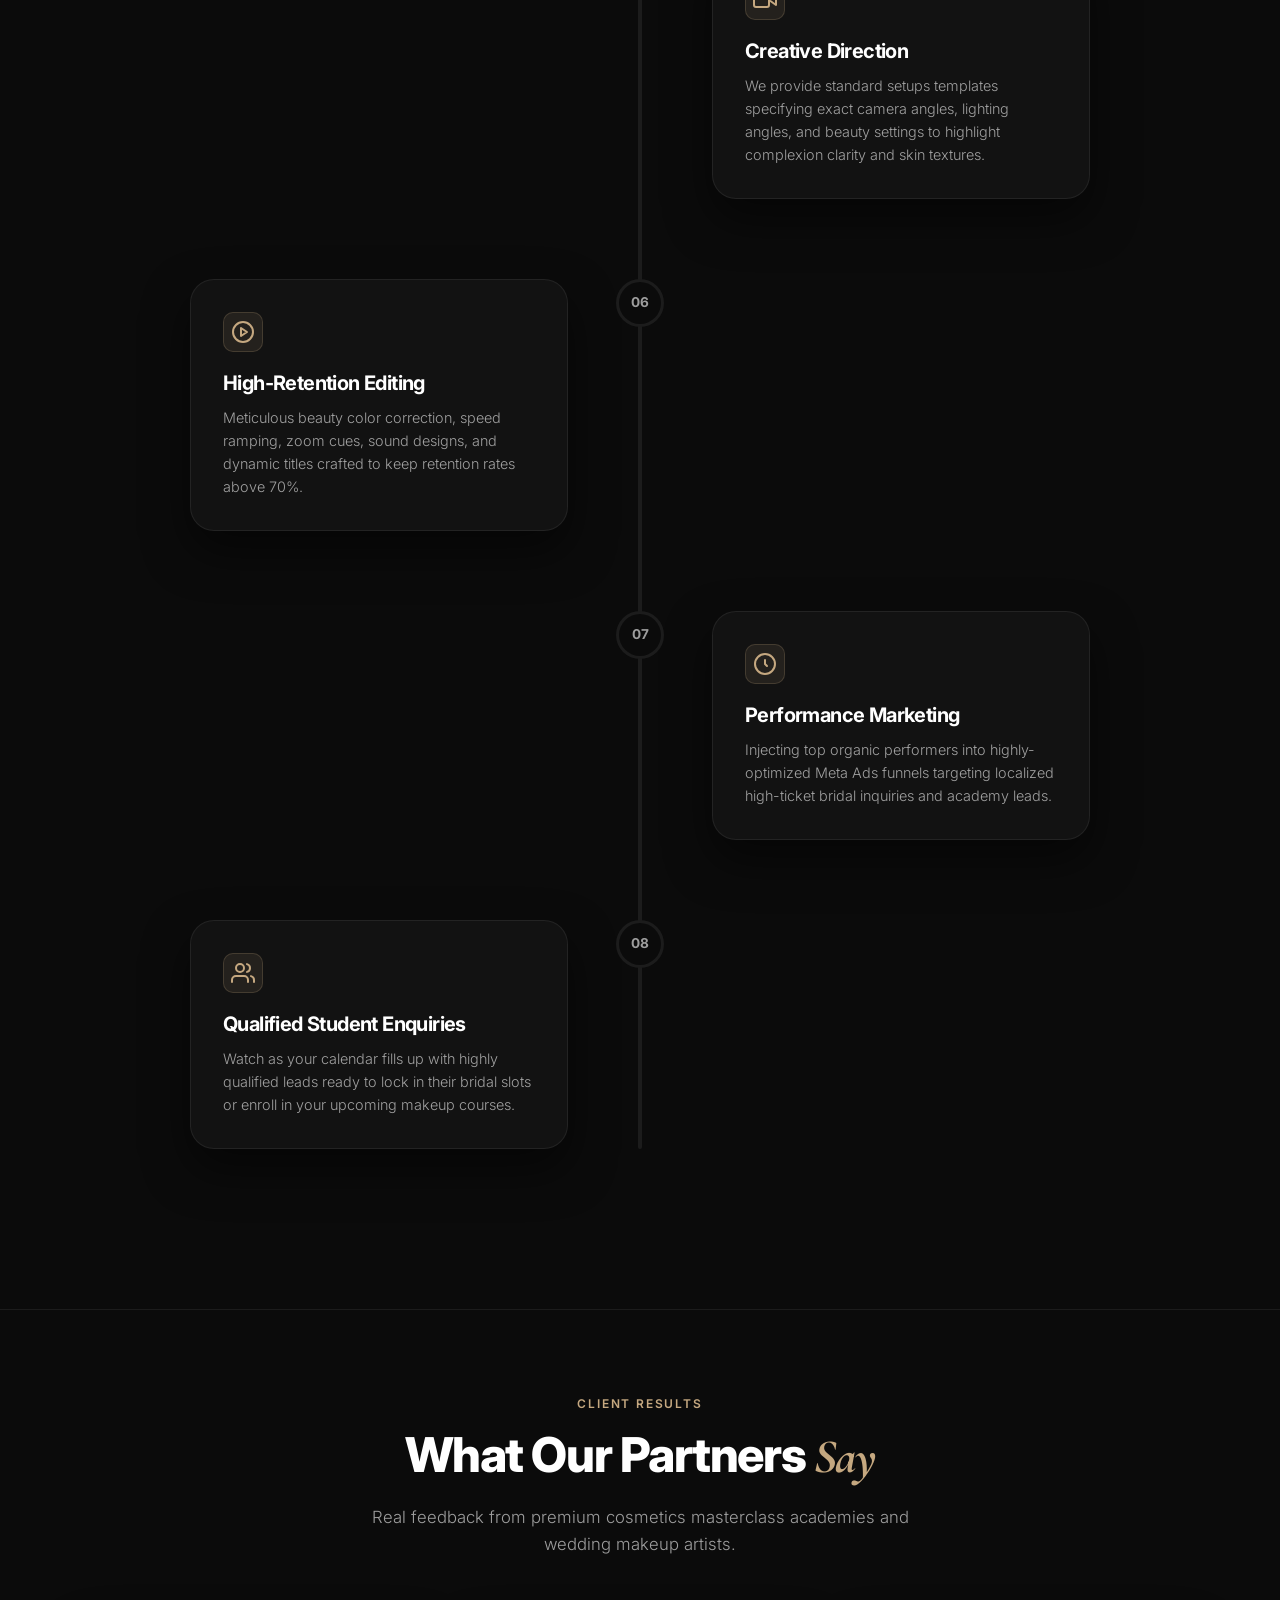
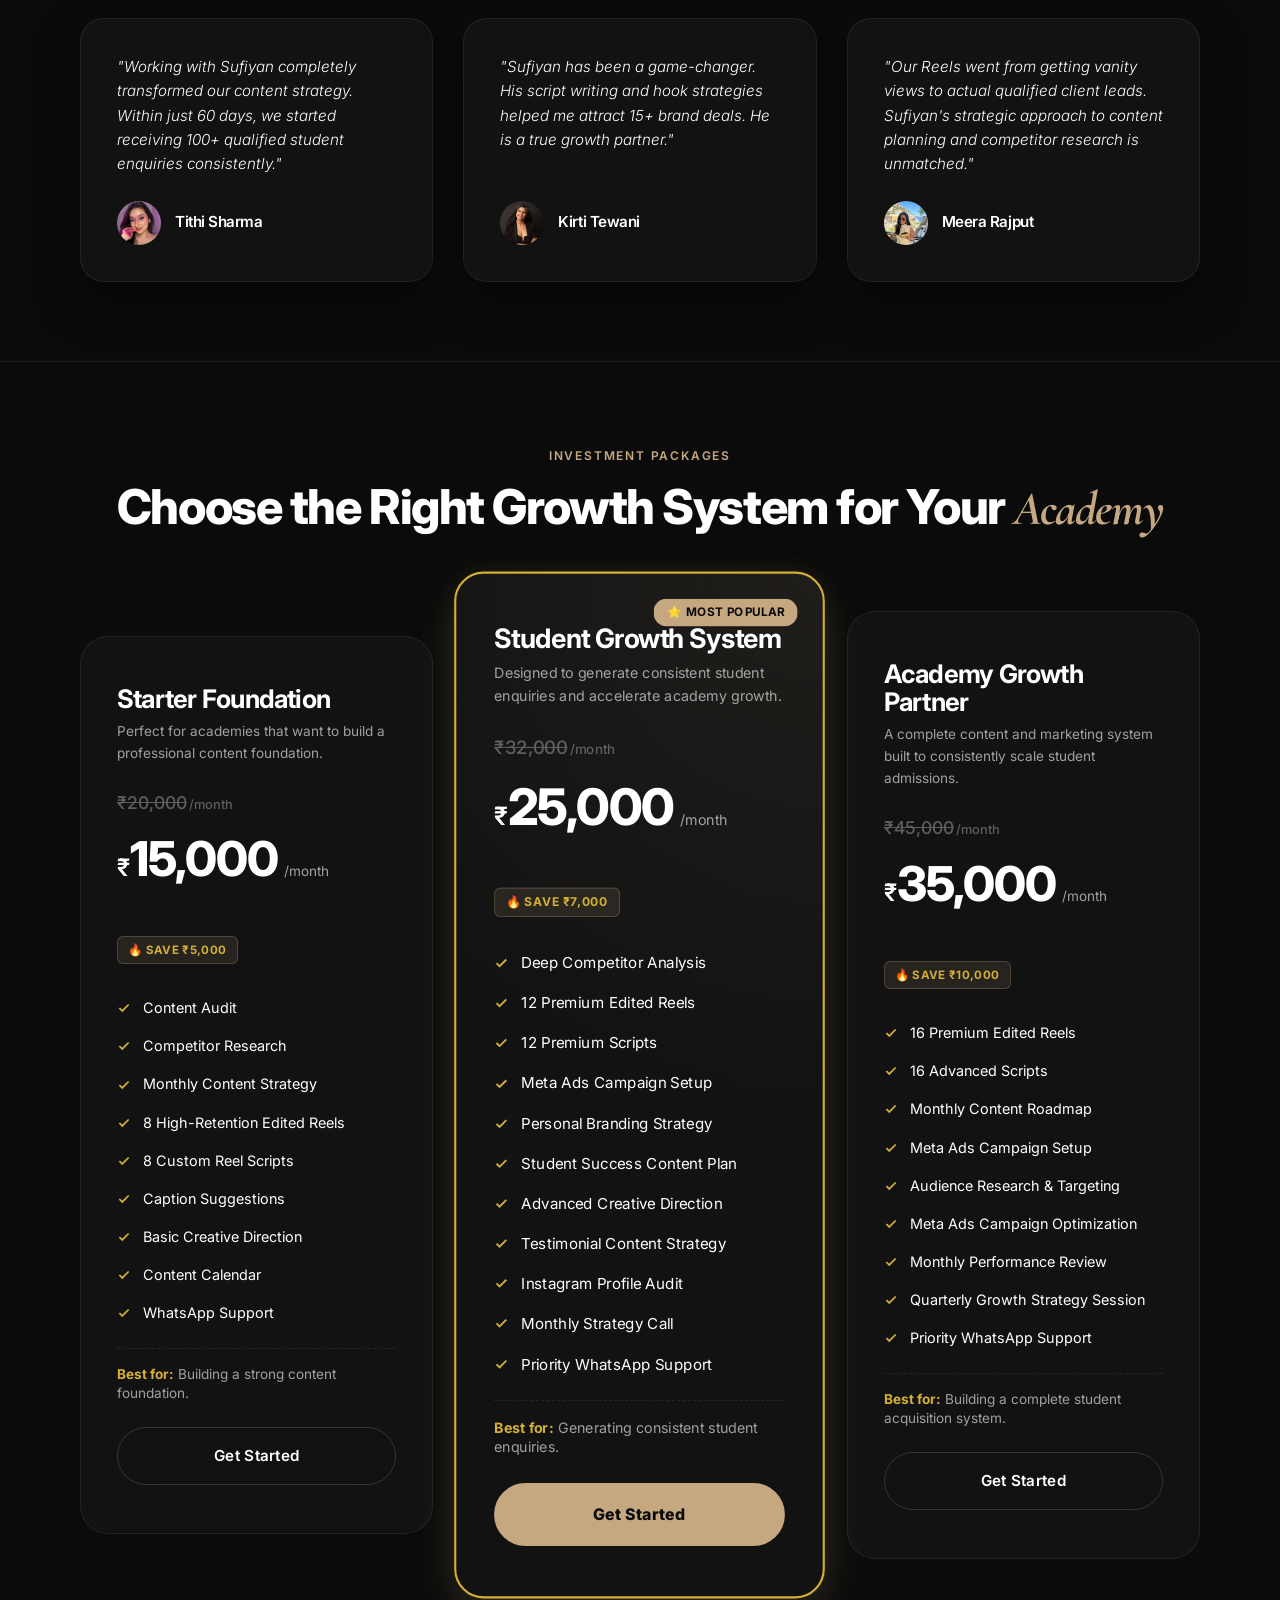
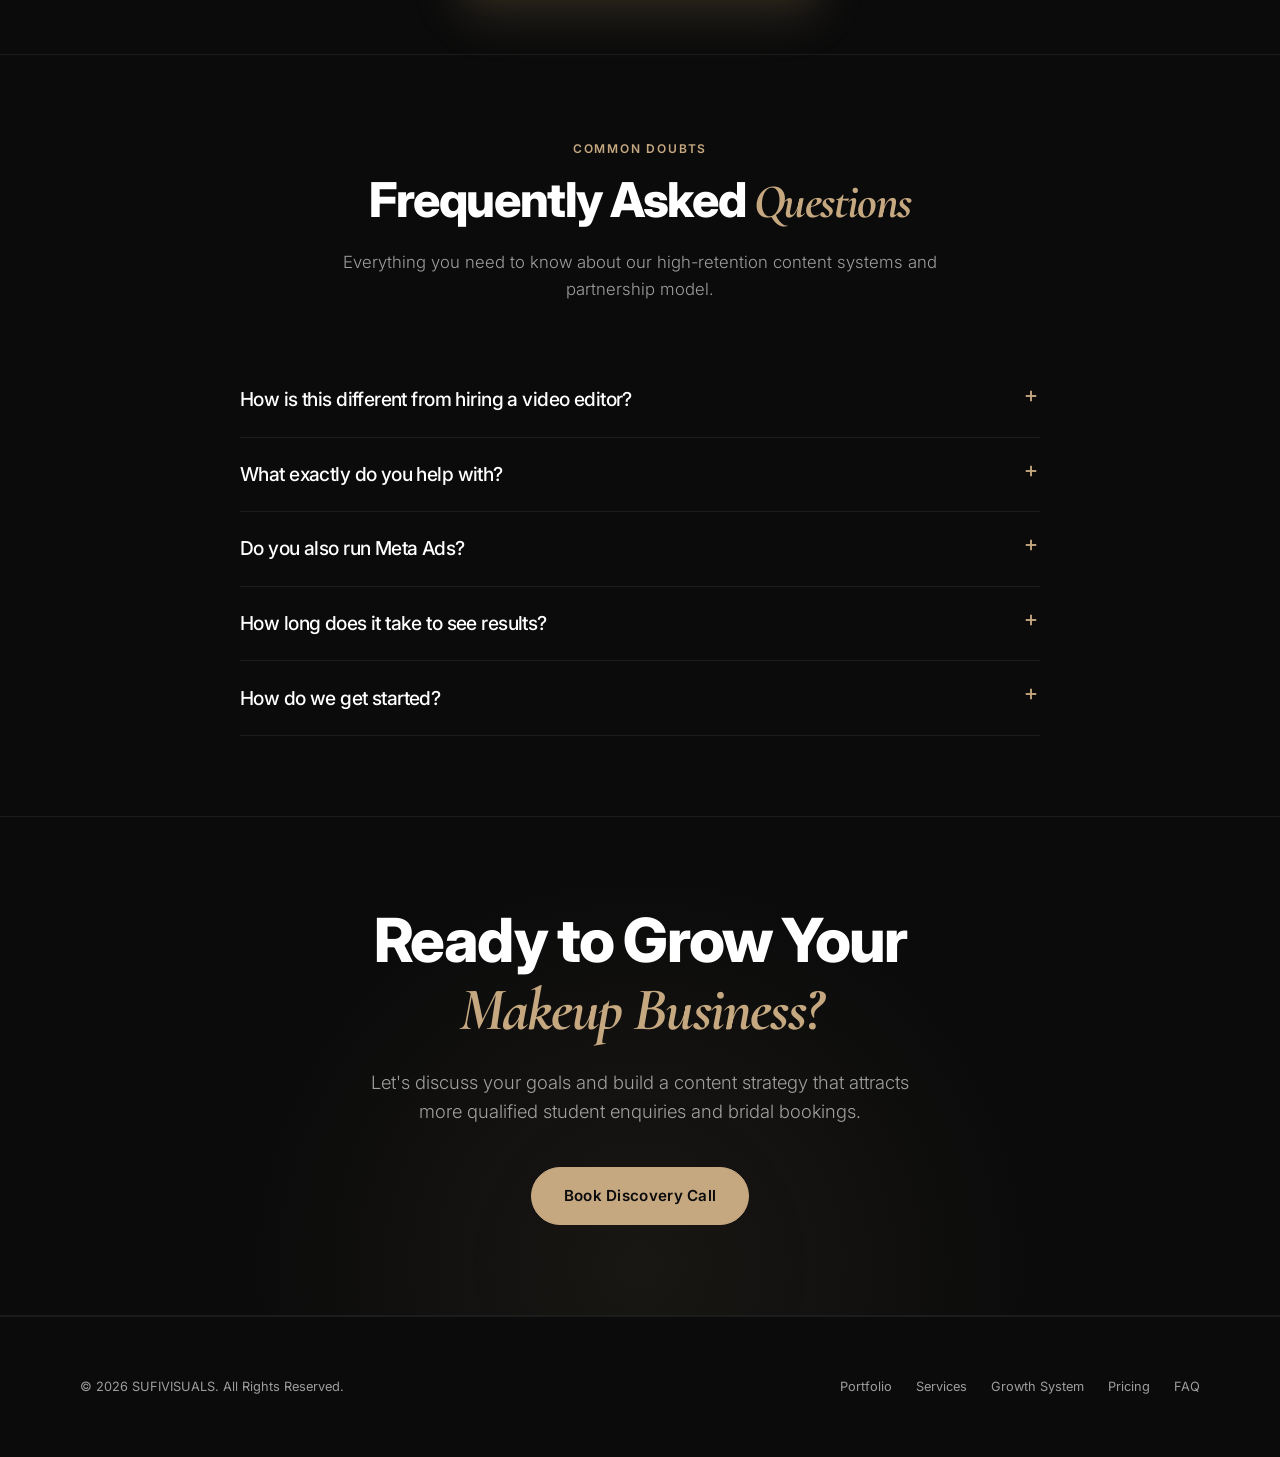
==== commit 5035871a: "meta ads set up" ====
--- a/index.html
+++ b/index.html
@@ -29,7 +29,7 @@
   <link rel="preconnect" href="https://fonts.googleapis.com">
   <link rel="preconnect" href="https://fonts.gstatic.com" crossorigin>
   <link href="https://fonts.googleapis.com/css2?family=Cormorant+Garamond:ital,wght@1,400;1,700&family=Inter:wght@400;700;800&display=swap" rel="stylesheet">
-  <link rel="stylesheet" href="style.css?v=1.0.7">
+  <link rel="stylesheet" href="style.css?v=1.0.8">
   <link rel="preload" href="assets/sufiyan_portrait.jpg" as="image" fetchpriority="high">
 </head>
 
@@ -1208,6 +1208,13 @@
                 style="color:var(--color-gold-bright)">
                 <polyline points="20 6 9 17 4 12" />
               </svg>
+              Meta Ads Campaign Setup
+            </li>
+            <li>
+              <svg width="14" height="14" viewBox="0 0 24 24" fill="none" stroke="currentColor" stroke-width="3"
+                style="color:var(--color-gold-bright)">
+                <polyline points="20 6 9 17 4 12" />
+              </svg>
               Personal Branding Strategy
             </li>
             <li>
@@ -1485,7 +1492,7 @@
     </div>
   </div>
 
-  <script src="app.js?v=1.0.7"></script>
+  <script src="app.js?v=1.0.8"></script>
 </body>
 
 </html>
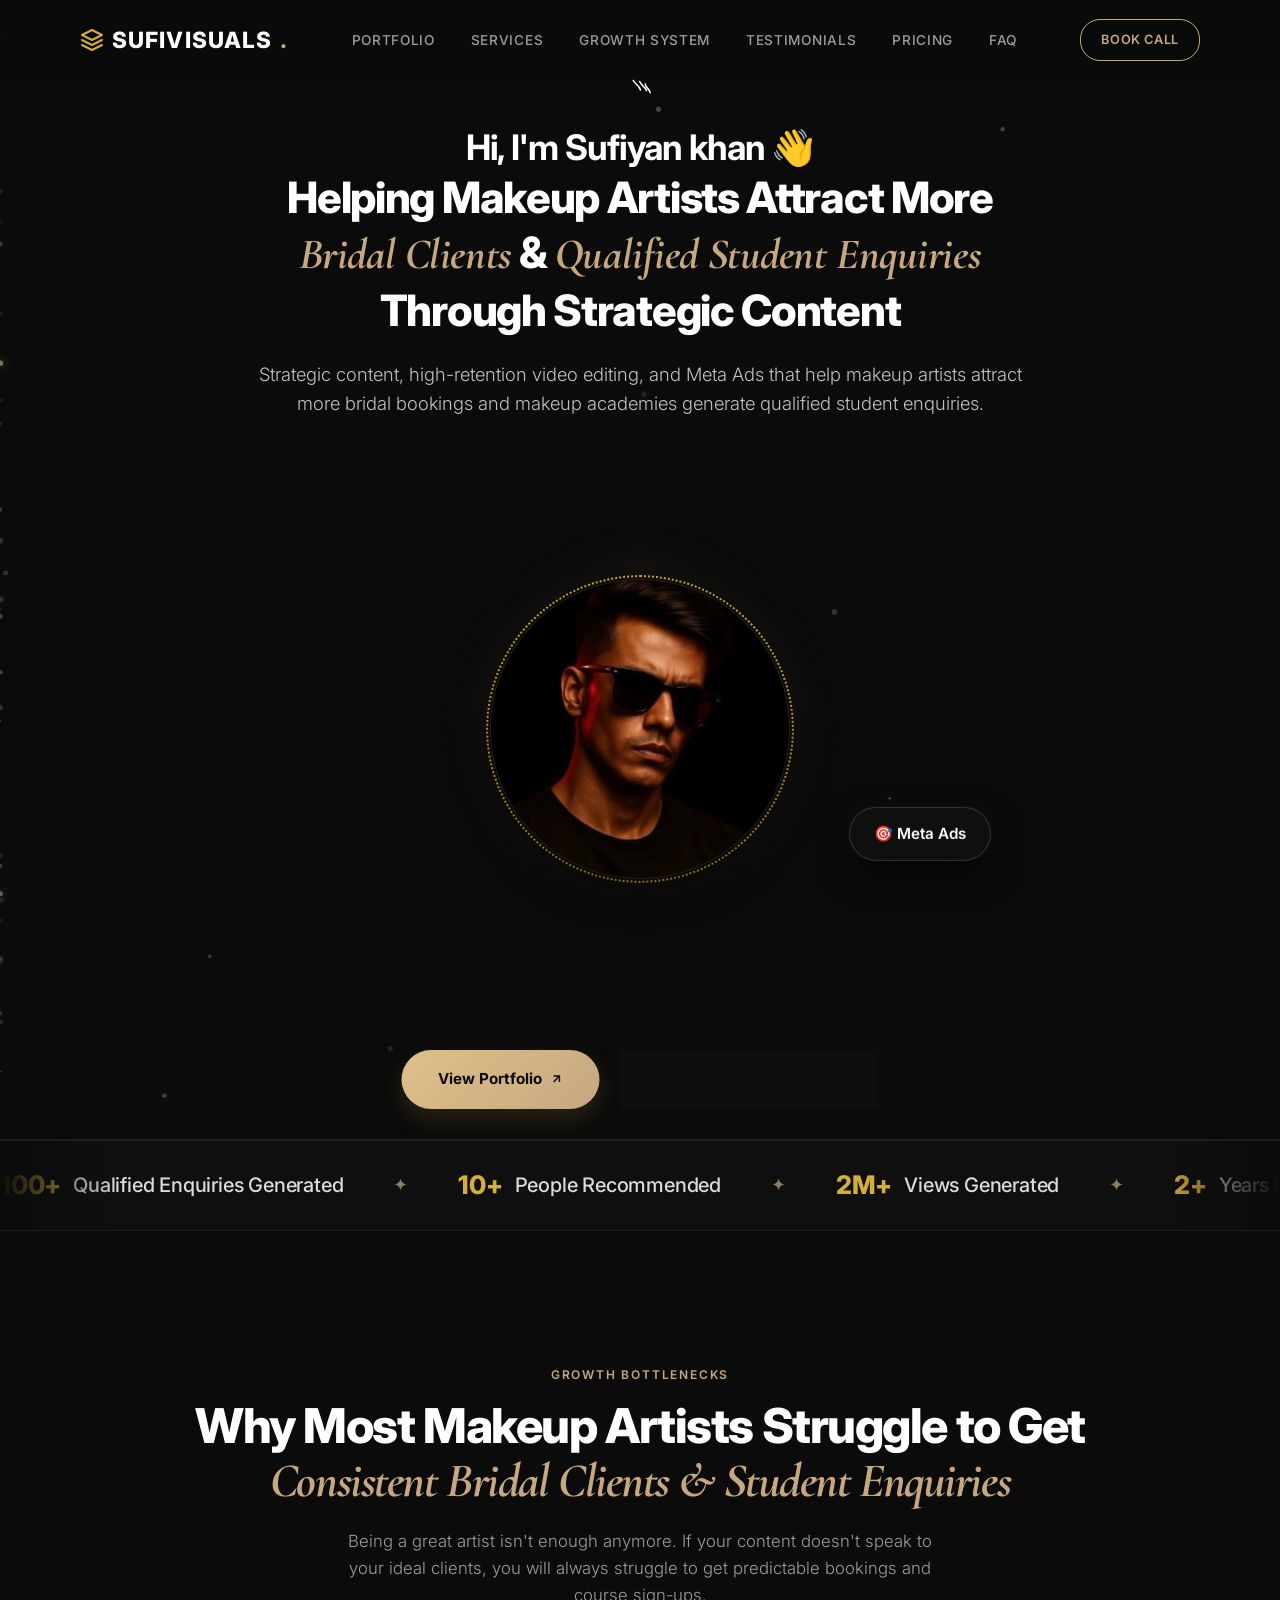
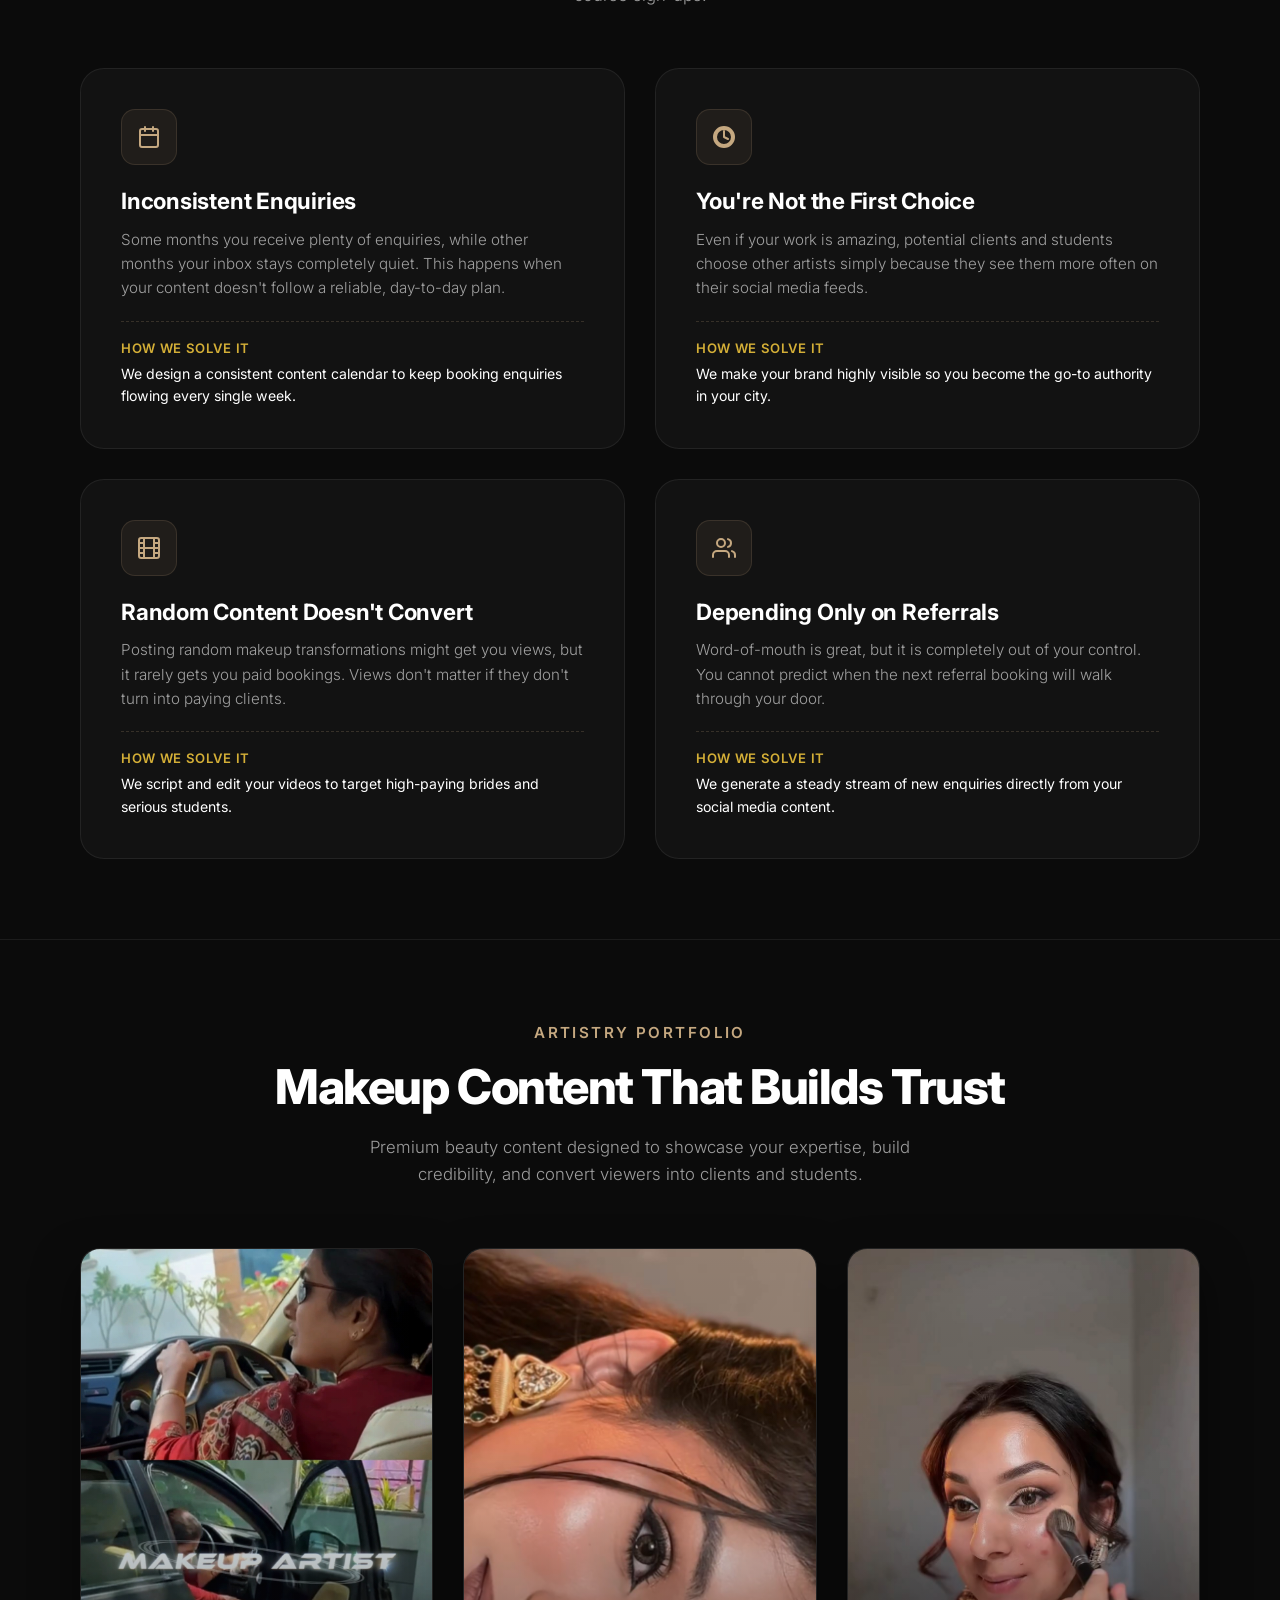
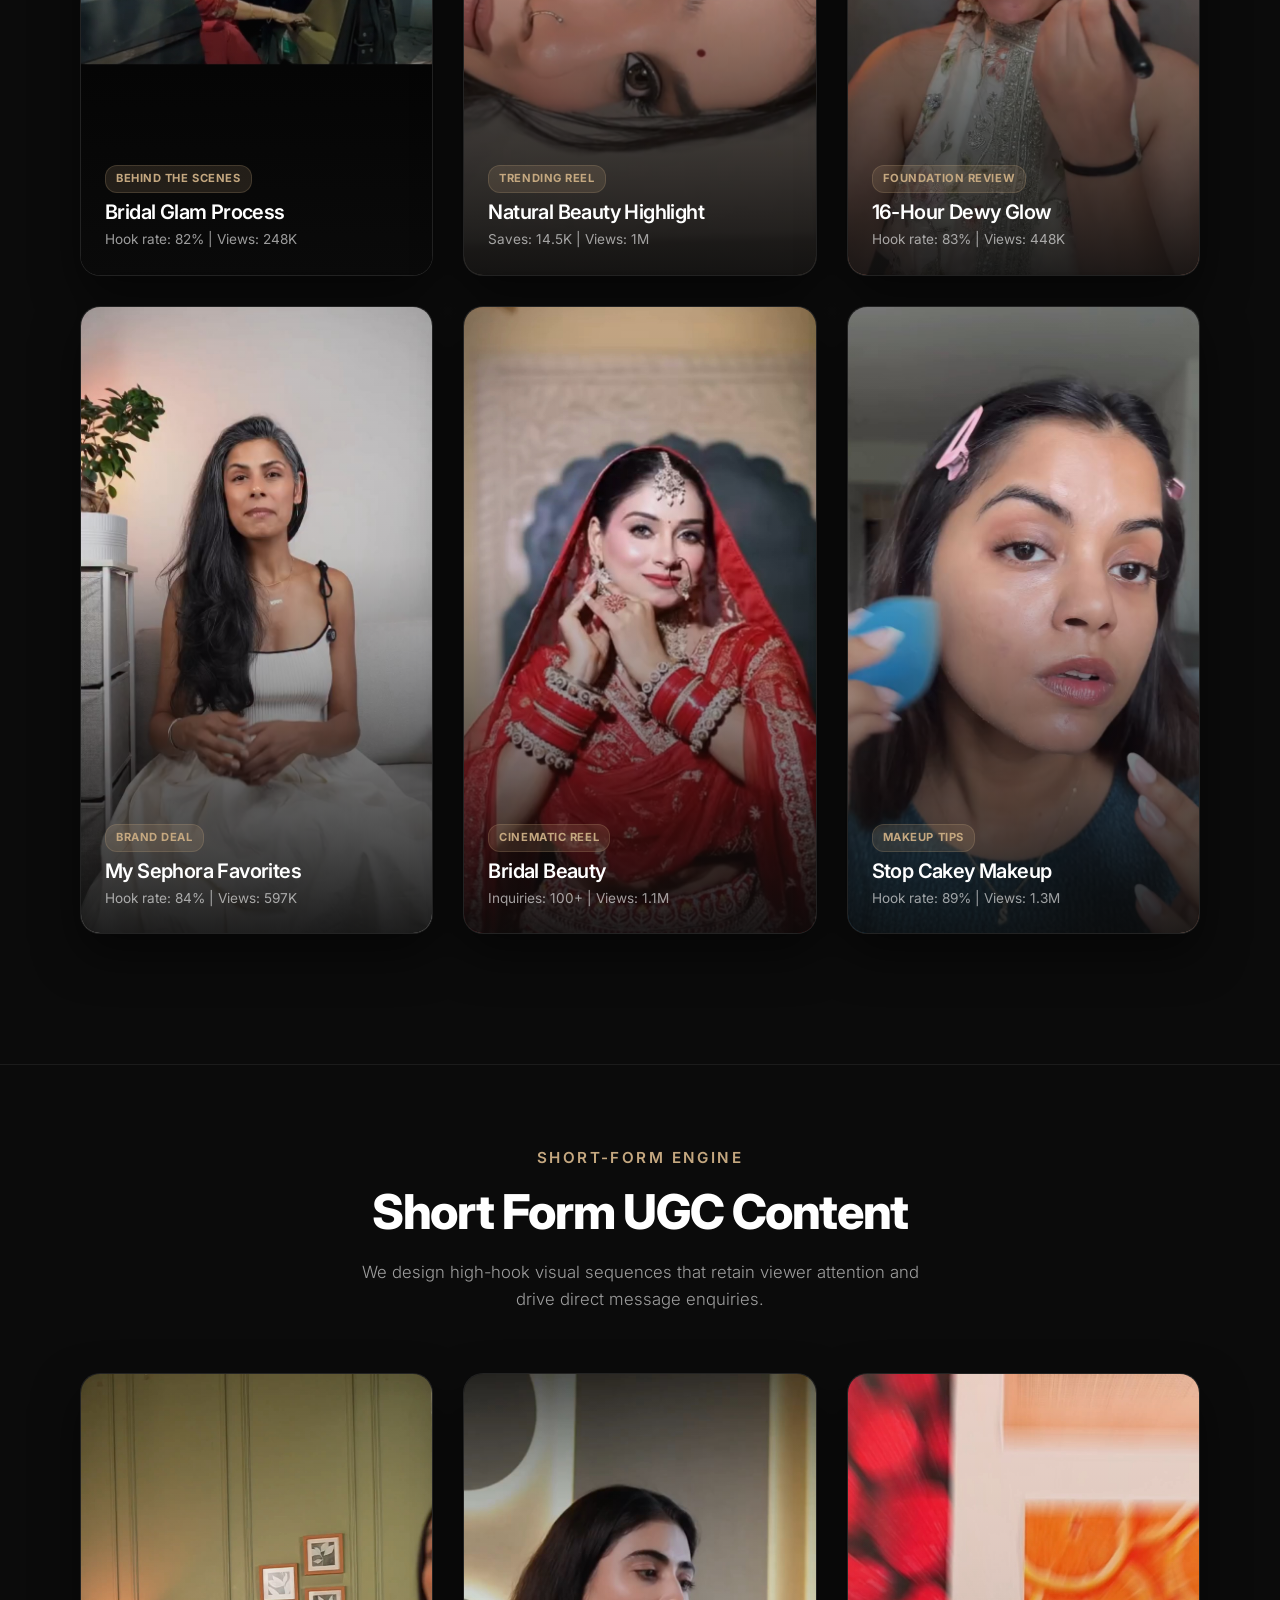
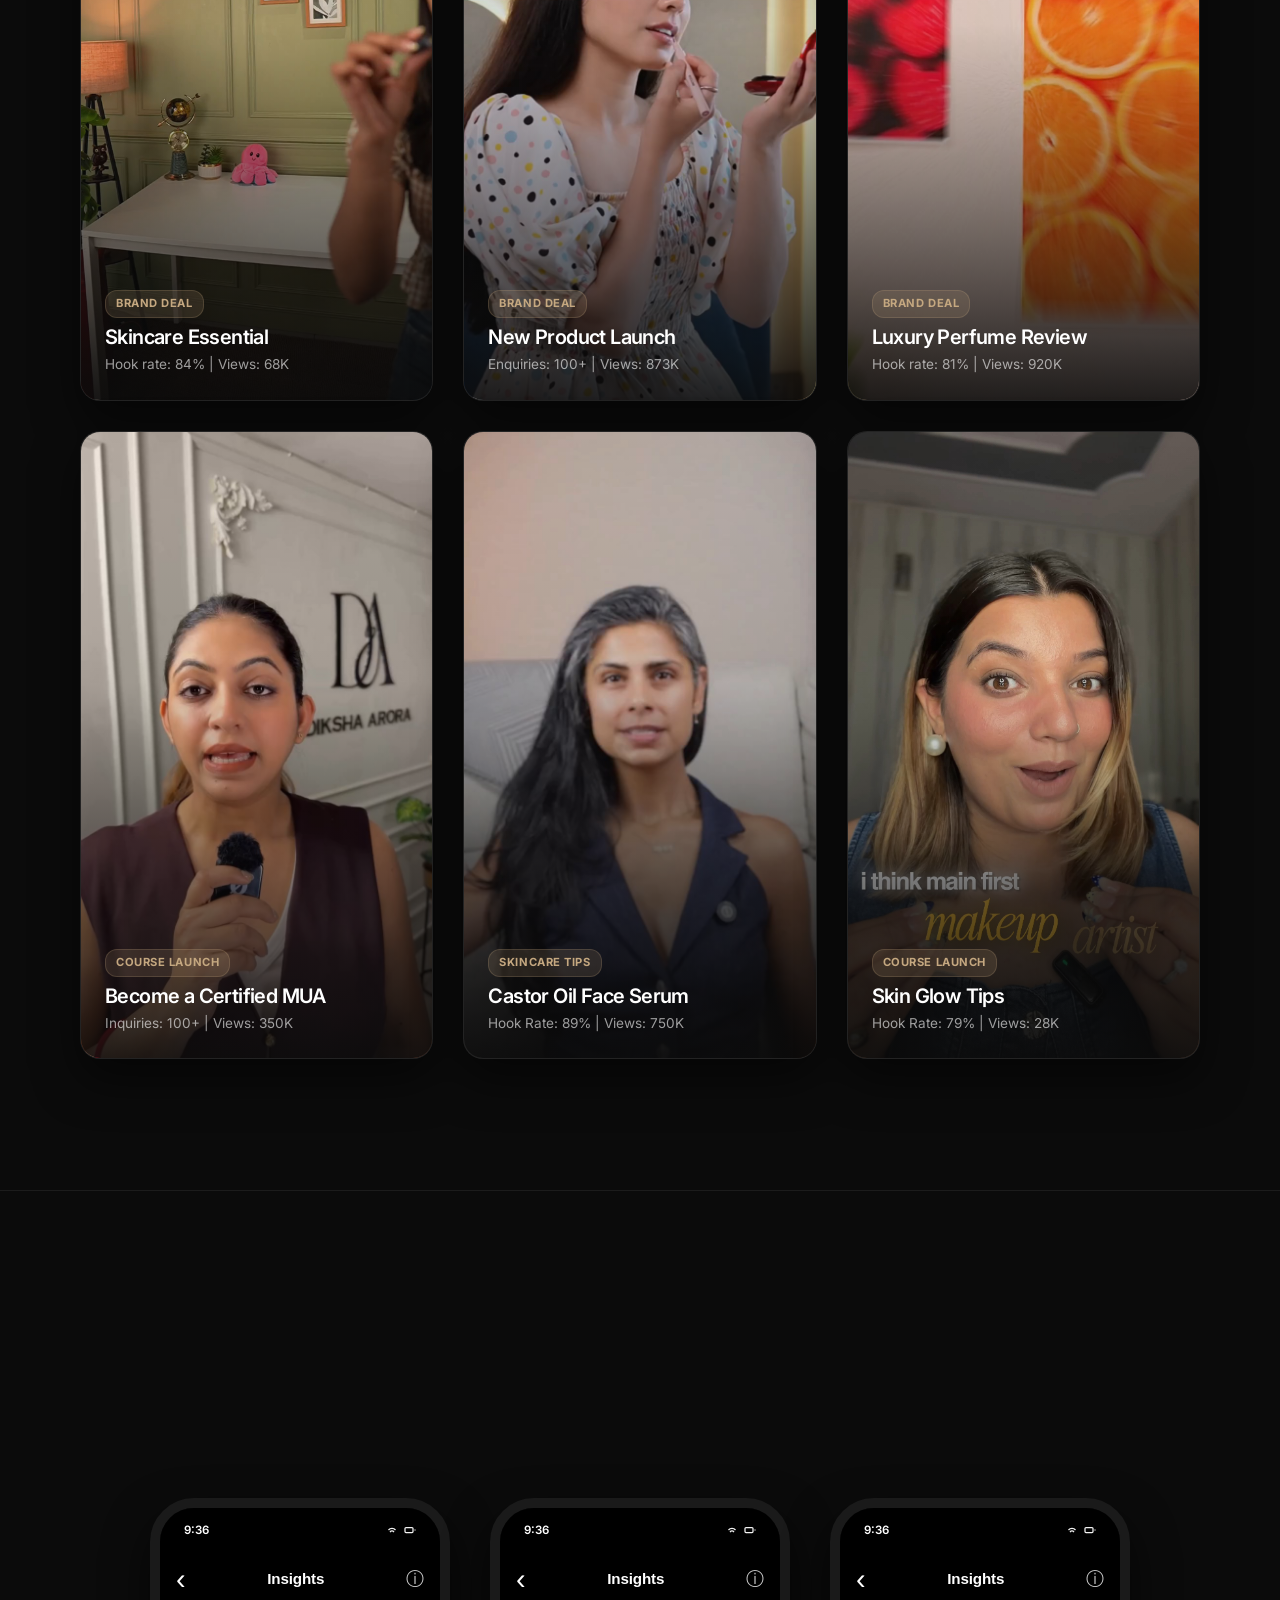
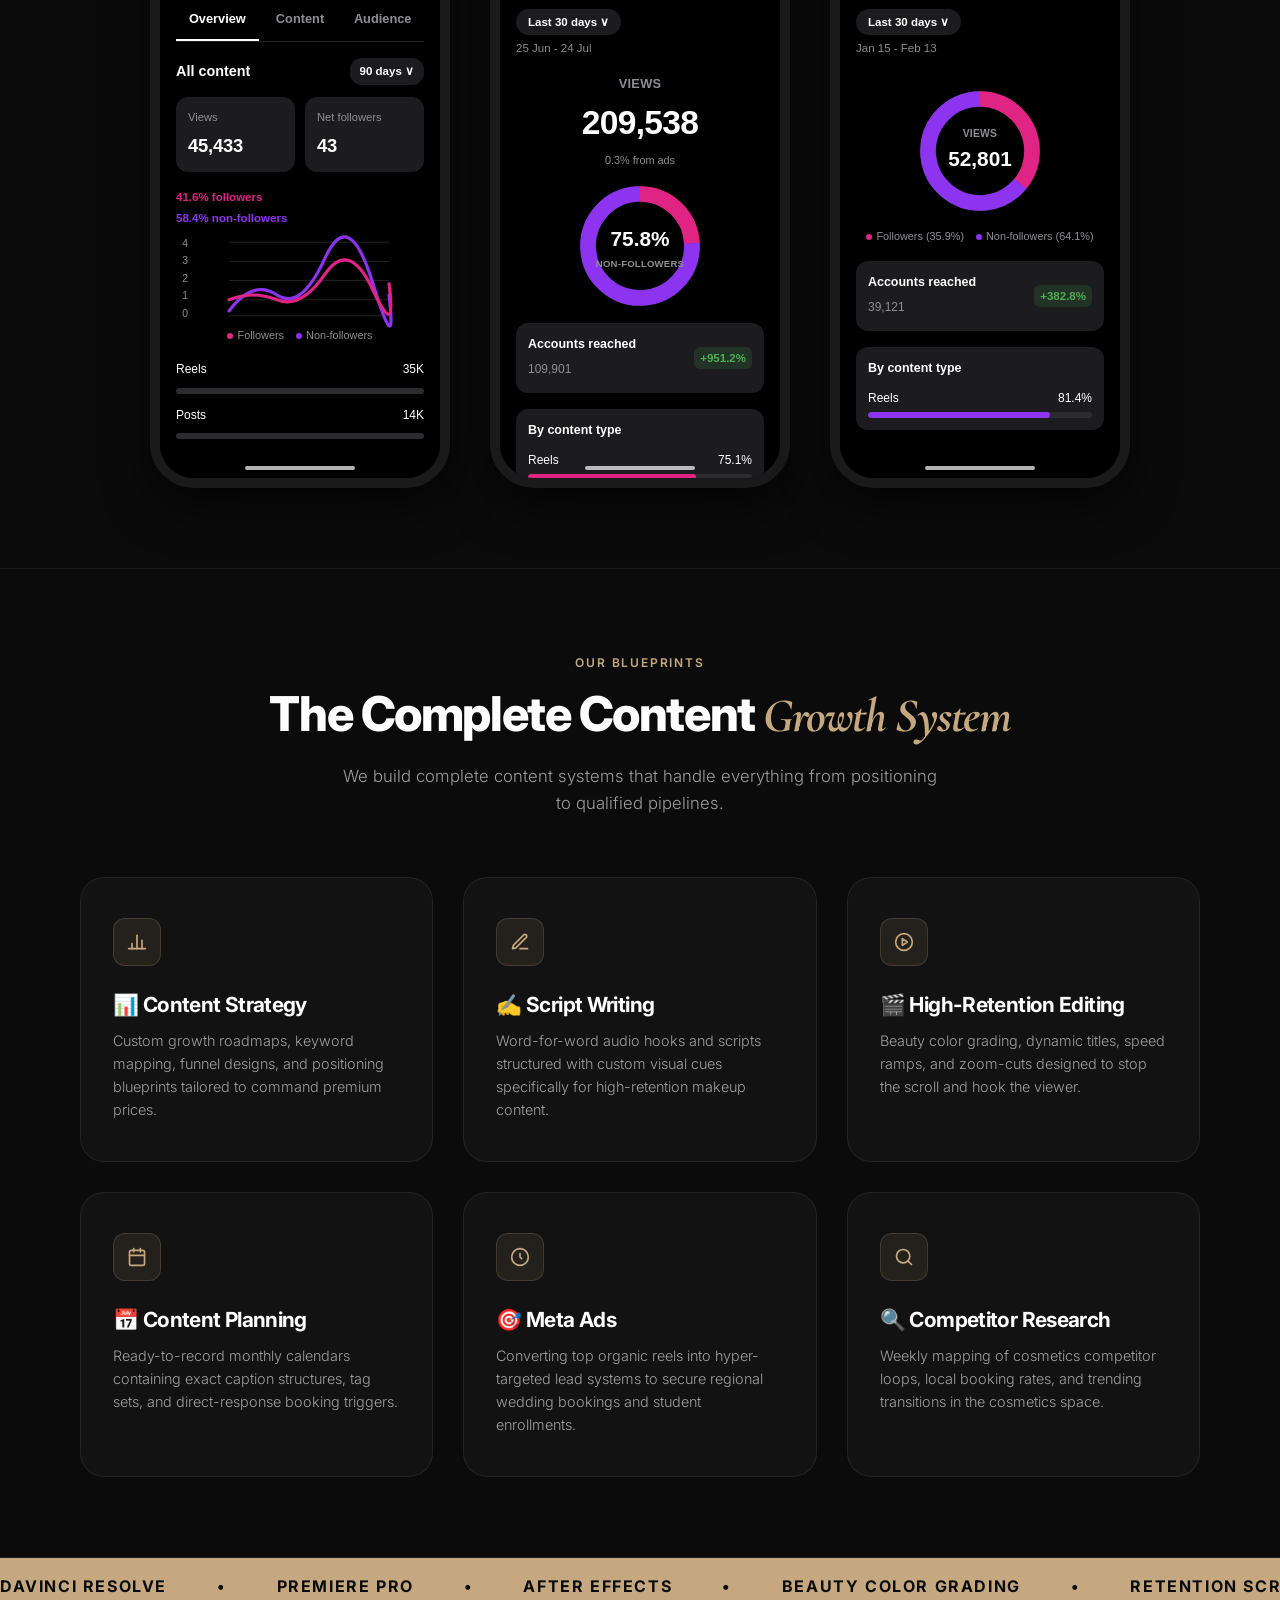
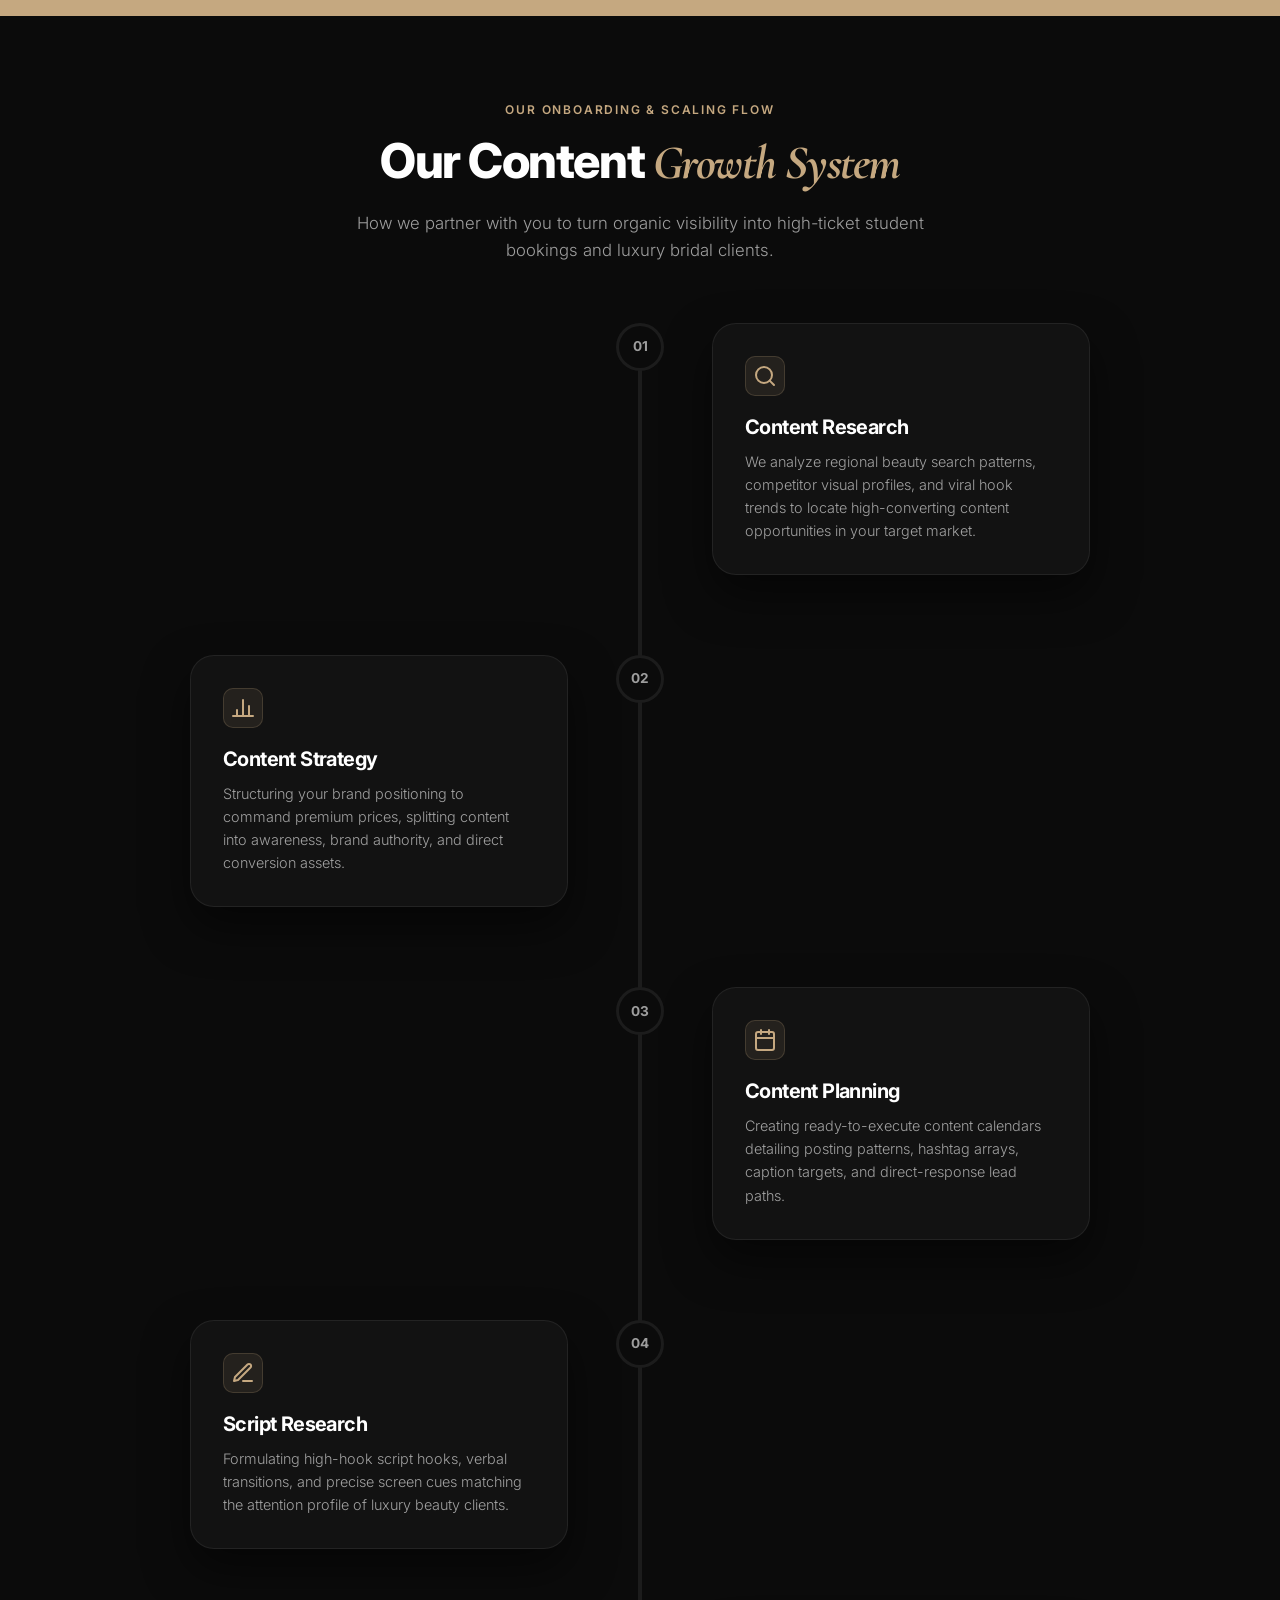
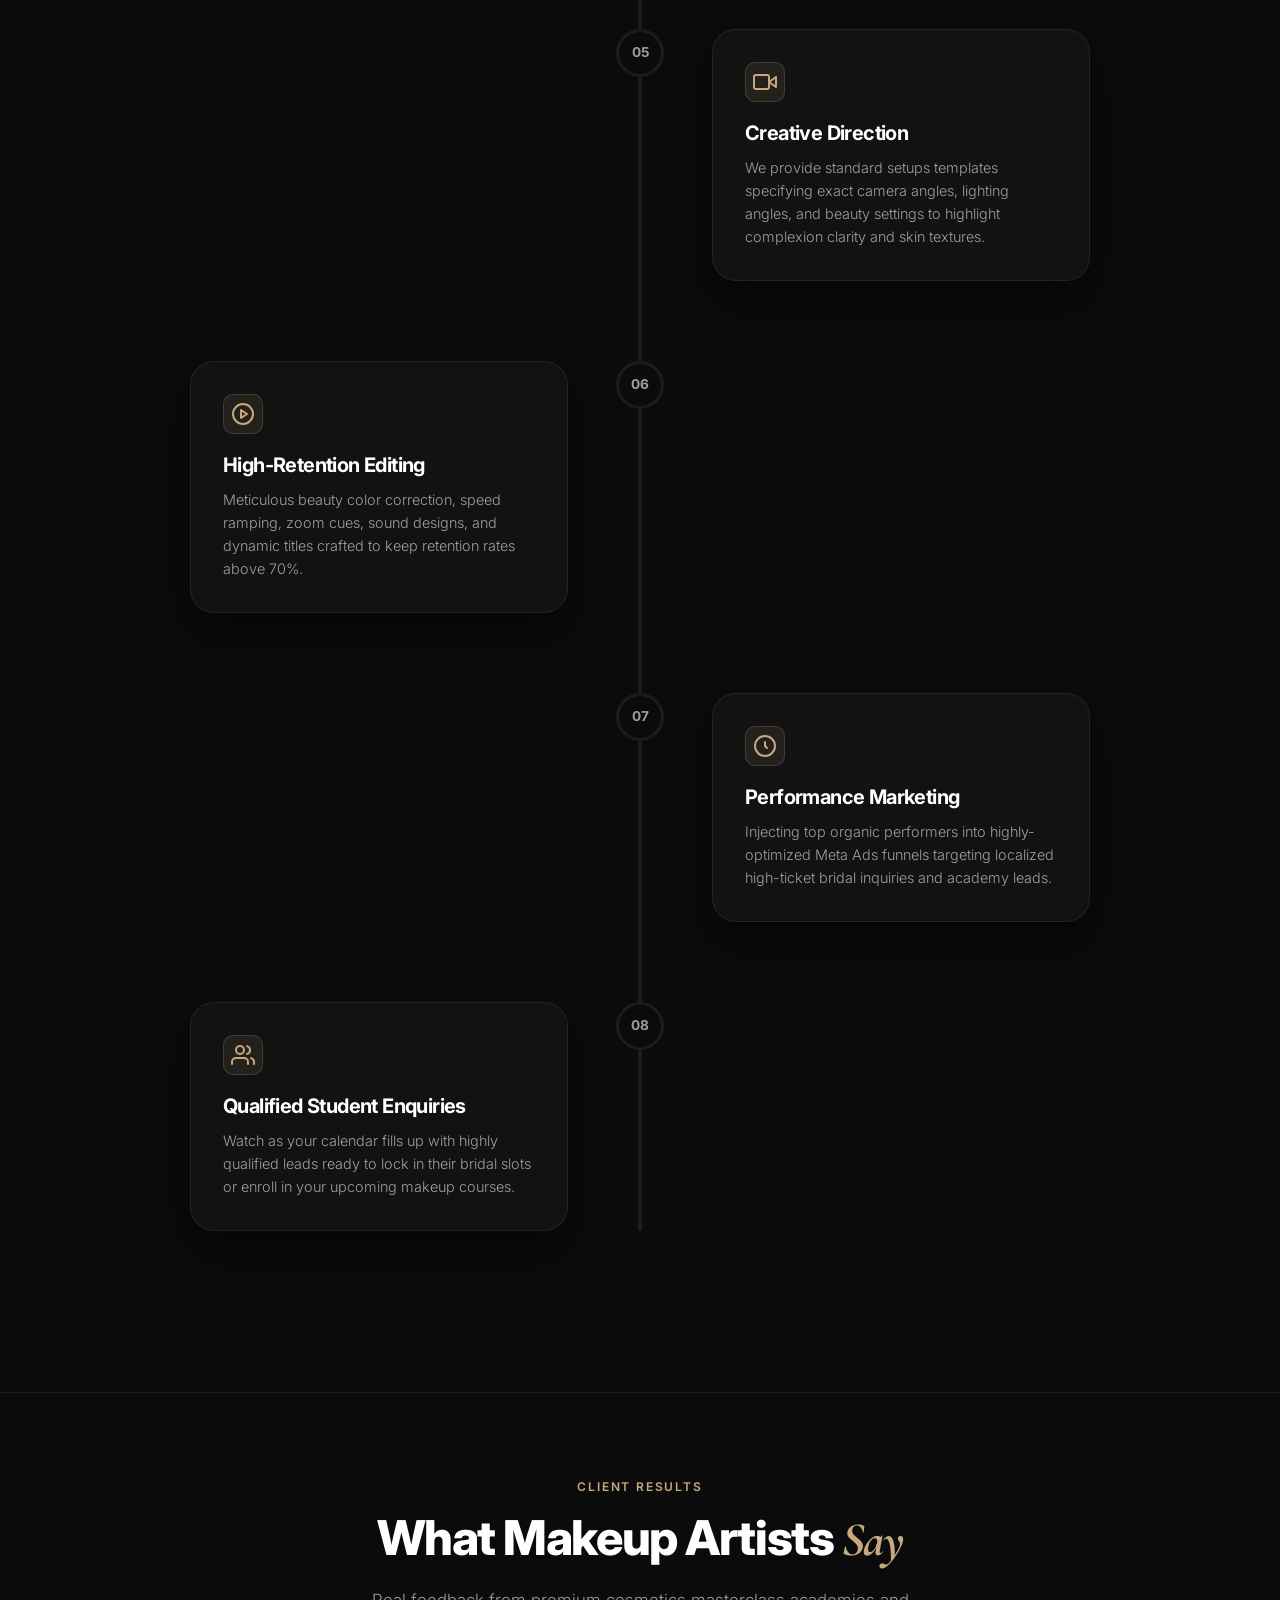
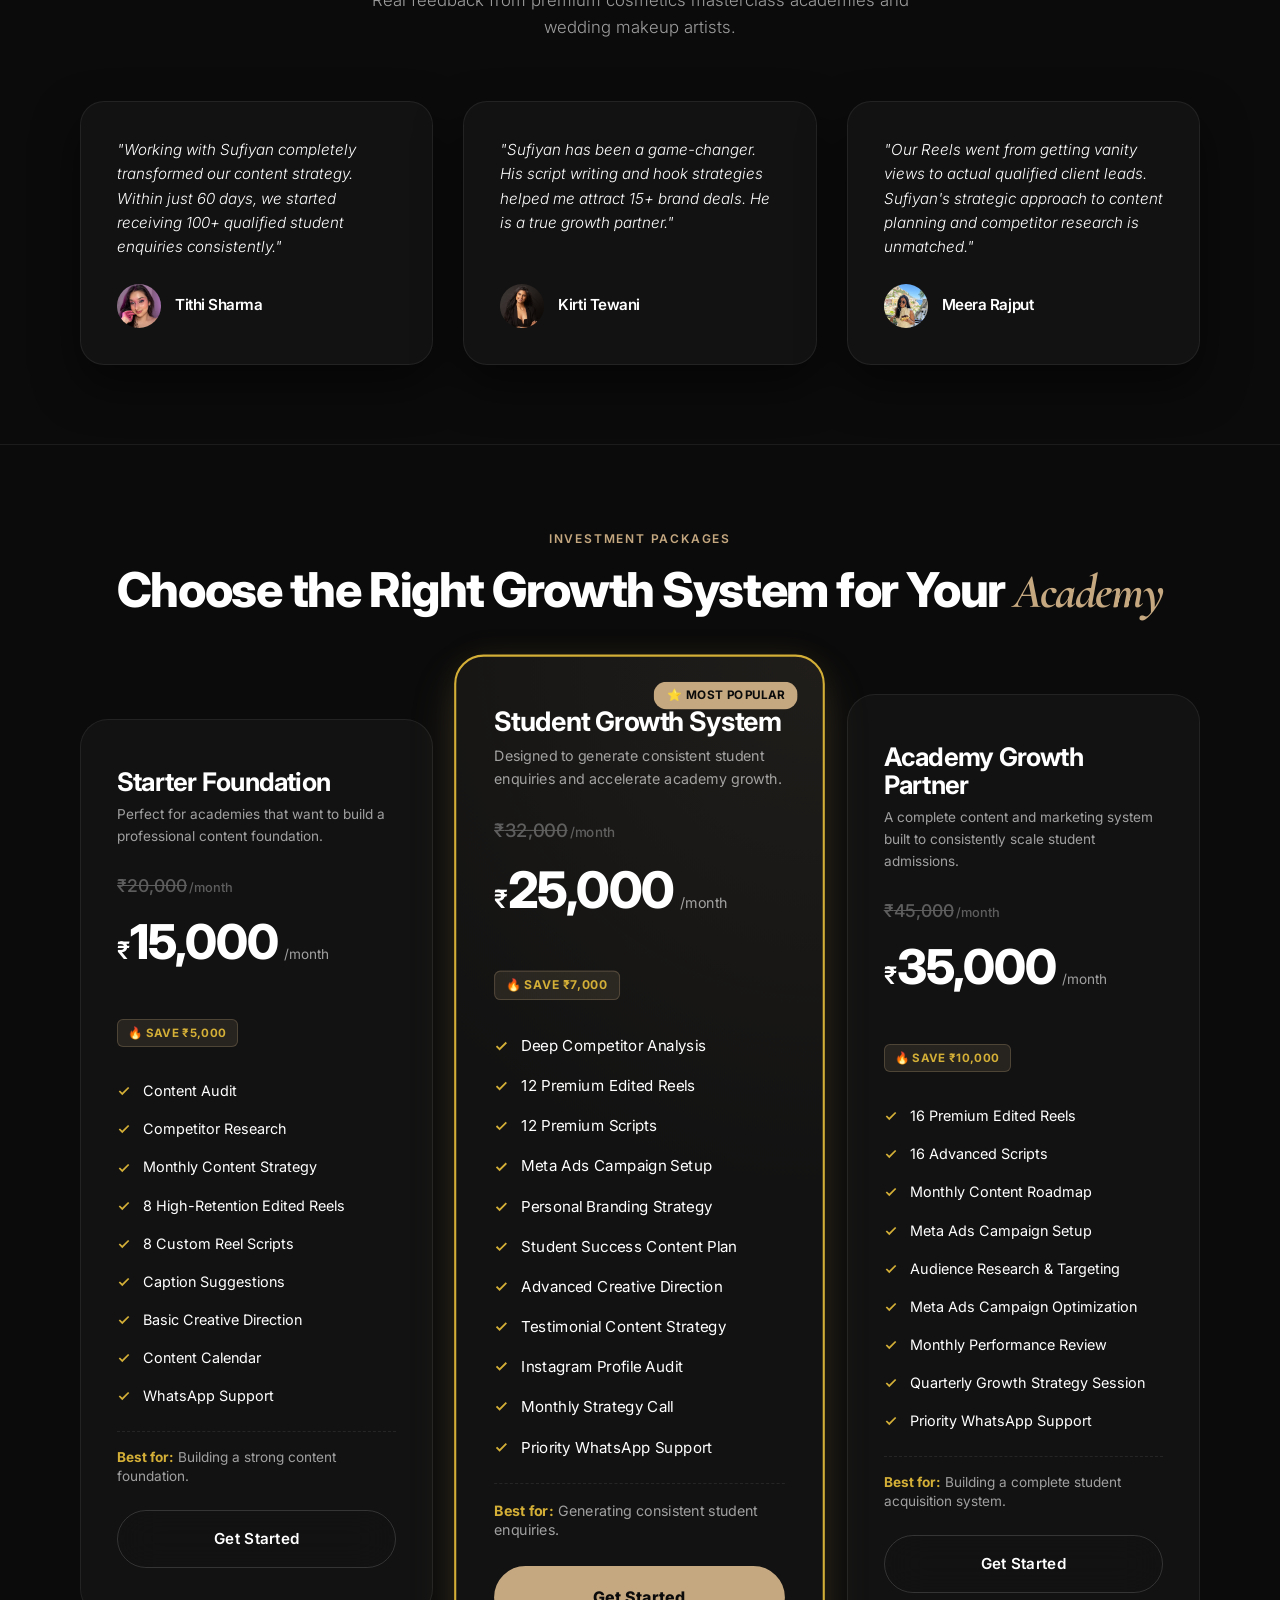
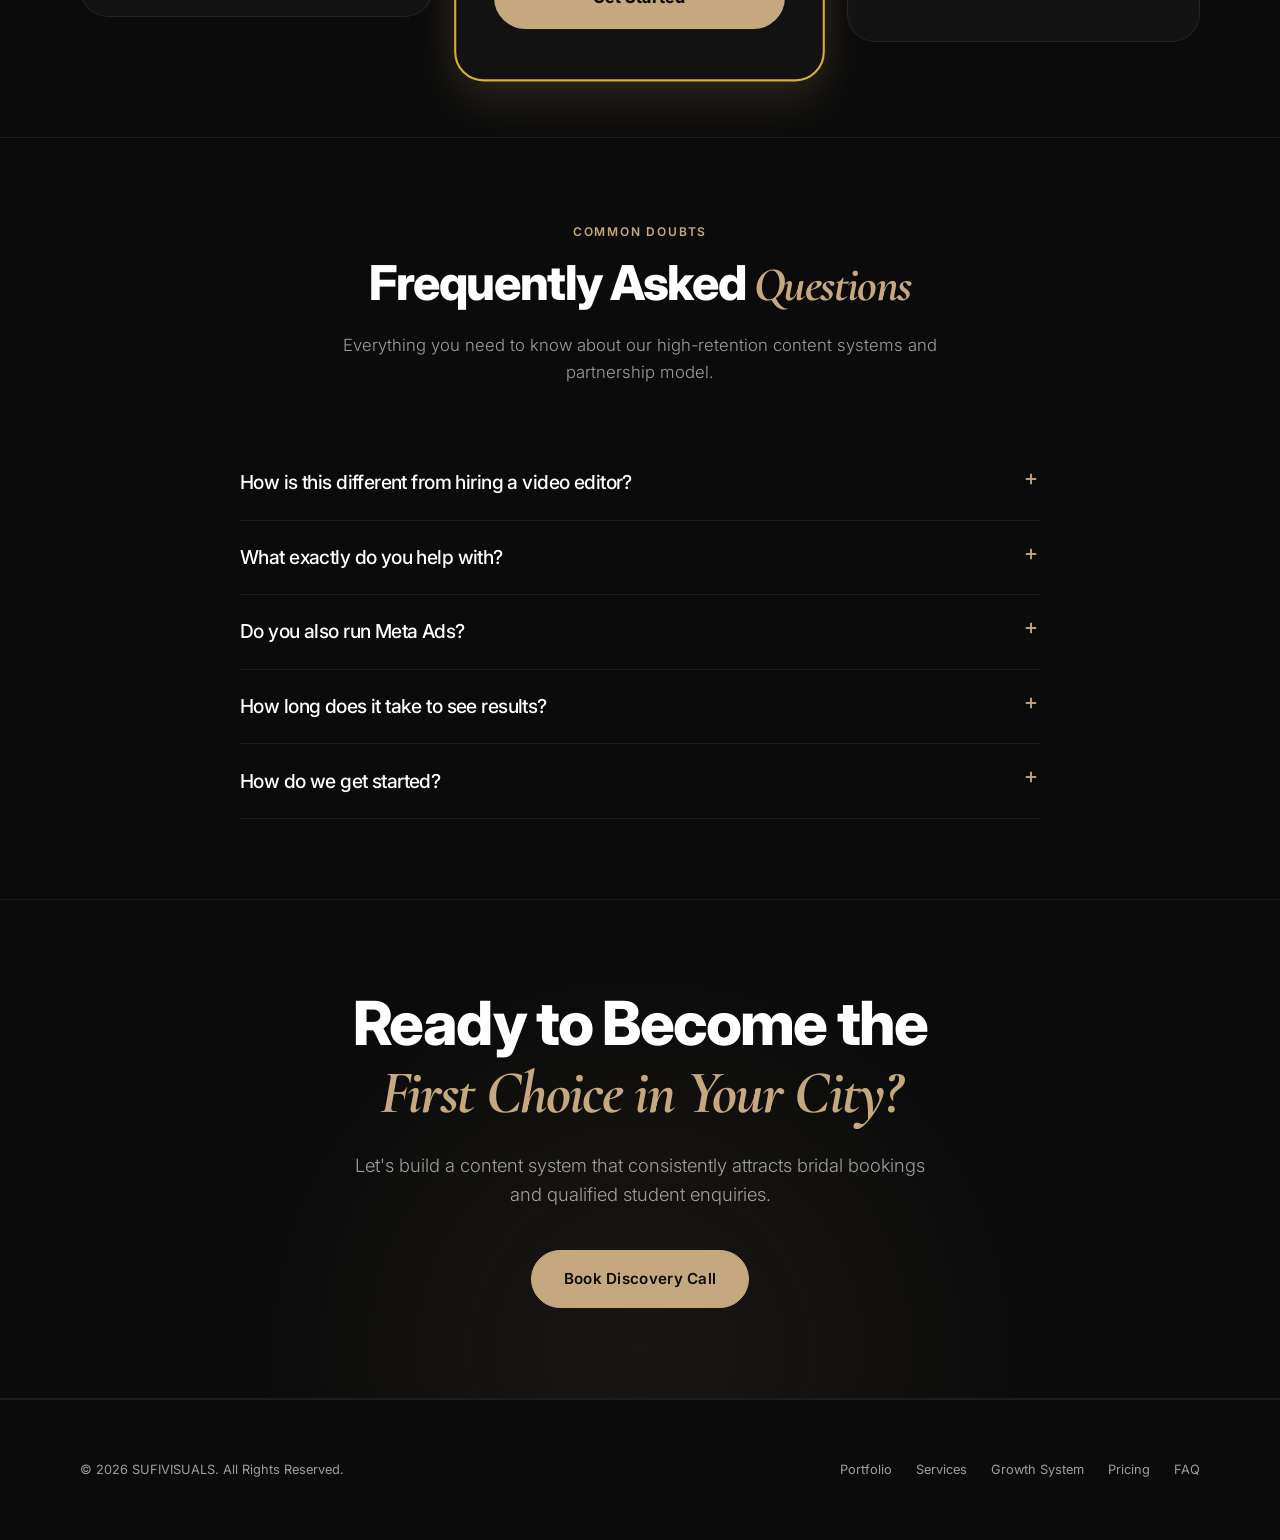
==== commit 2e04da26: "last final change" ====
--- a/index.html
+++ b/index.html
@@ -29,7 +29,7 @@
   <link rel="preconnect" href="https://fonts.googleapis.com">
   <link rel="preconnect" href="https://fonts.gstatic.com" crossorigin>
   <link href="https://fonts.googleapis.com/css2?family=Cormorant+Garamond:ital,wght@1,400;1,700&family=Inter:wght@400;700;800&display=swap" rel="stylesheet">
-  <link rel="stylesheet" href="style.css?v=1.0.8">
+  <link rel="stylesheet" href="style.css?v=1.0.9">
   <link rel="preload" href="assets/sufiyan_portrait.jpg" as="image" fetchpriority="high">
 </head>
 
@@ -88,6 +88,10 @@
         <span class="reveal-line"><span class="animated-text delay-4">Through Strategic Content</span></span>
       </h2>
 
+      <p class="hero-subtitle reveal-line">
+        <span class="animated-text delay-5">Strategic content, high-retention video editing, and Meta Ads that help makeup artists attract more bridal bookings and makeup academies generate qualified student enquiries.</span>
+      </p>
+
       <!-- Central composition: Portrait + Floating tags -->
       <div class="hero-composition">
 
@@ -107,28 +111,28 @@
                 <polyline points="7 7 17 7 17 17" />
               </svg>
             </a>
-            <a href="https://wa.me/919819475784?text=Hi%20Sufiyan%2C%20I%20came%20across%20your%20website%20and%20I%27d%20like%20to%20book%20a%20discovery%20call." class="btn-portrait-secondary" target="_blank" rel="noopener noreferrer">Book Discovery Call</a>
+            <a href="https://wa.me/919819475784?text=Hi%20Sufiyan%2C%20I%20came%20across%20your%20website%20and%20I%27d%20like%20to%20book%20a%20discovery%20call." class="btn-portrait-secondary" target="_blank" rel="noopener noreferrer">Book a Free Strategy Call</a>
           </div>
         </div>
 
         <!-- Floating Service Tags with Parallax Wrappers -->
         <div class="floating-tag-wrapper tag-1">
+          <div class="floating-tag">💍 Bridal Growth</div>
+        </div>
+        <div class="floating-tag-wrapper tag-2">
+          <div class="floating-tag">🎓 Student Enquiries</div>
+        </div>
+        <div class="floating-tag-wrapper tag-3">
           <div class="floating-tag">🎯 Meta Ads</div>
         </div>
-        <div class="floating-tag-wrapper tag-2">
-          <div class="floating-tag">🔍 Competitor Research</div>
-        </div>
-        <div class="floating-tag-wrapper tag-3">
+        <div class="floating-tag-wrapper tag-4">
+          <div class="floating-tag">🔥 Viral Reels</div>
+        </div>
+        <div class="floating-tag-wrapper tag-5">
           <div class="floating-tag">📊 Content Strategy</div>
         </div>
-        <div class="floating-tag-wrapper tag-4">
-          <div class="floating-tag">✍ Script Writing</div>
-        </div>
-        <div class="floating-tag-wrapper tag-5">
-          <div class="floating-tag">🎬 High-Retention Editing</div>
-        </div>
         <div class="floating-tag-wrapper tag-6">
-          <div class="floating-tag">📅 Content Planning</div>
+          <div class="floating-tag">🎬 Premium Editing</div>
         </div>
       </div>
     </div>
@@ -1025,7 +1029,7 @@
     <div class="container">
       <div class="section-header reveal">
         <span class="section-label">Client Results</span>
-        <h2 class="section-title">What Our Partners <span>Say</span></h2>
+        <h2 class="section-title">What Makeup Artists <span>Say</span></h2>
         <p class="section-subtitle">Real feedback from premium cosmetics masterclass academies and wedding makeup
           artists.</p>
       </div>
@@ -1450,8 +1454,8 @@
   <!-- --- FINAL CTA & CONTACT --- -->
   <section id="contact">
     <div class="container contact-wrapper reveal revealed">
-      <h2>Ready to Grow Your <br><span>Makeup Business?</span></h2>
-      <p>Let's discuss your goals and build a content strategy that attracts more qualified student enquiries and bridal bookings.</p>
+      <h2>Ready to Become the <br><span>First Choice in Your City?</span></h2>
+      <p>Let's build a content system that consistently attracts bridal bookings and qualified student enquiries.</p>
 
       <a href="https://wa.me/919819475784?text=Hi%20Sufiyan%2C%20I%20came%20across%20your%20website%20and%20I%27d%20like%20to%20book%20a%20discovery%20call." 
          class="btn btn-primary" 
@@ -1492,7 +1496,7 @@
     </div>
   </div>
 
-  <script src="app.js?v=1.0.8"></script>
+  <script src="app.js?v=1.0.9"></script>
 </body>
 
 </html>
--- a/style.css
+++ b/style.css
@@ -391,13 +391,22 @@
   font-size: 2.7rem;
   font-weight: 800;
   line-height: 1.15;
-  margin-bottom: 50px;
+  margin-bottom: 24px;
   max-width: 1100px;
   margin-left: auto;
   margin-right: auto;
   letter-spacing: -0.03em;
   color: #ffffff;
   font-family: var(--font-sans);
+}
+
+.hero-subtitle {
+  font-size: 1.15rem;
+  color: rgba(255, 255, 255, 0.75);
+  max-width: 780px;
+  margin: 0 auto 50px auto;
+  font-weight: 300;
+  line-height: 1.6;
 }
 
 .hero-title span.serif-highlight {
@@ -434,6 +443,7 @@
 .delay-2 { animation-delay: 0.35s; }
 .delay-3 { animation-delay: 0.55s; }
 .delay-4 { animation-delay: 0.75s; }
+.delay-5 { animation-delay: 0.95s; }
 
 .wave-emoji {
   display: inline-block;
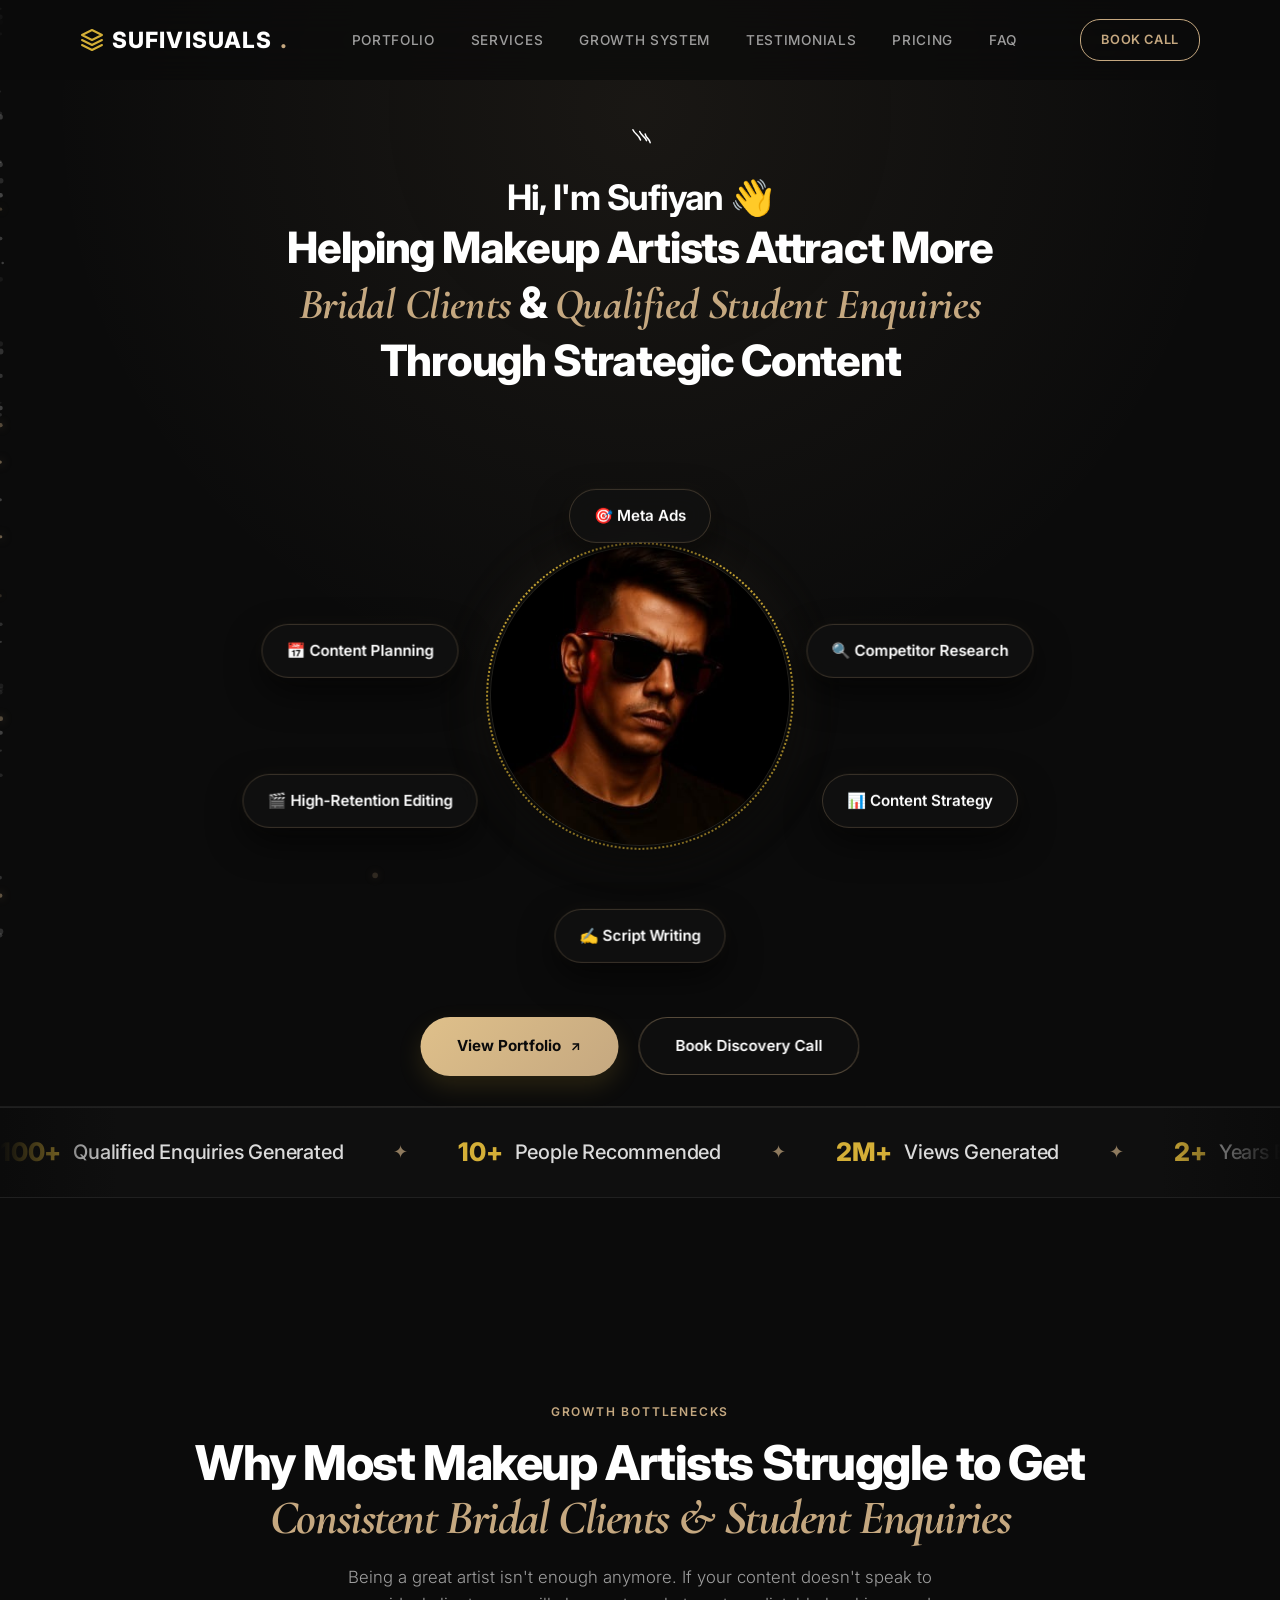
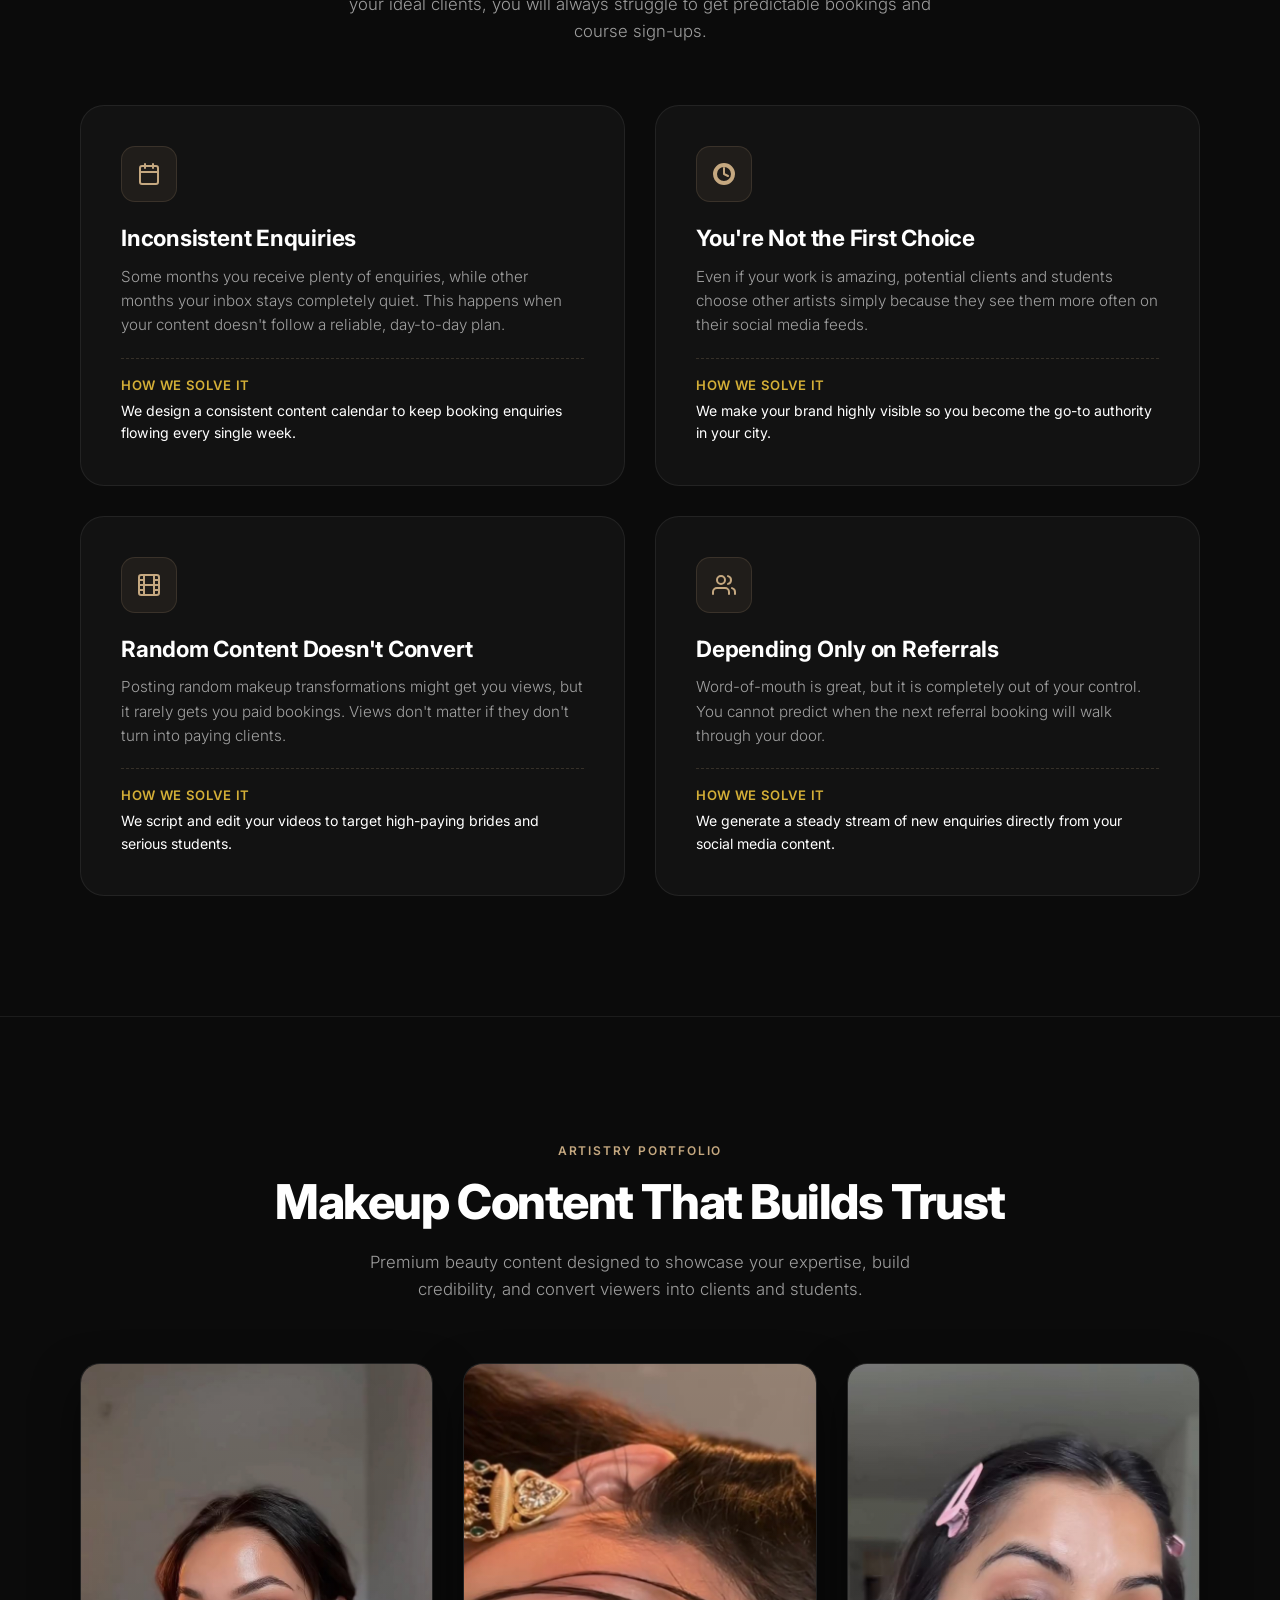
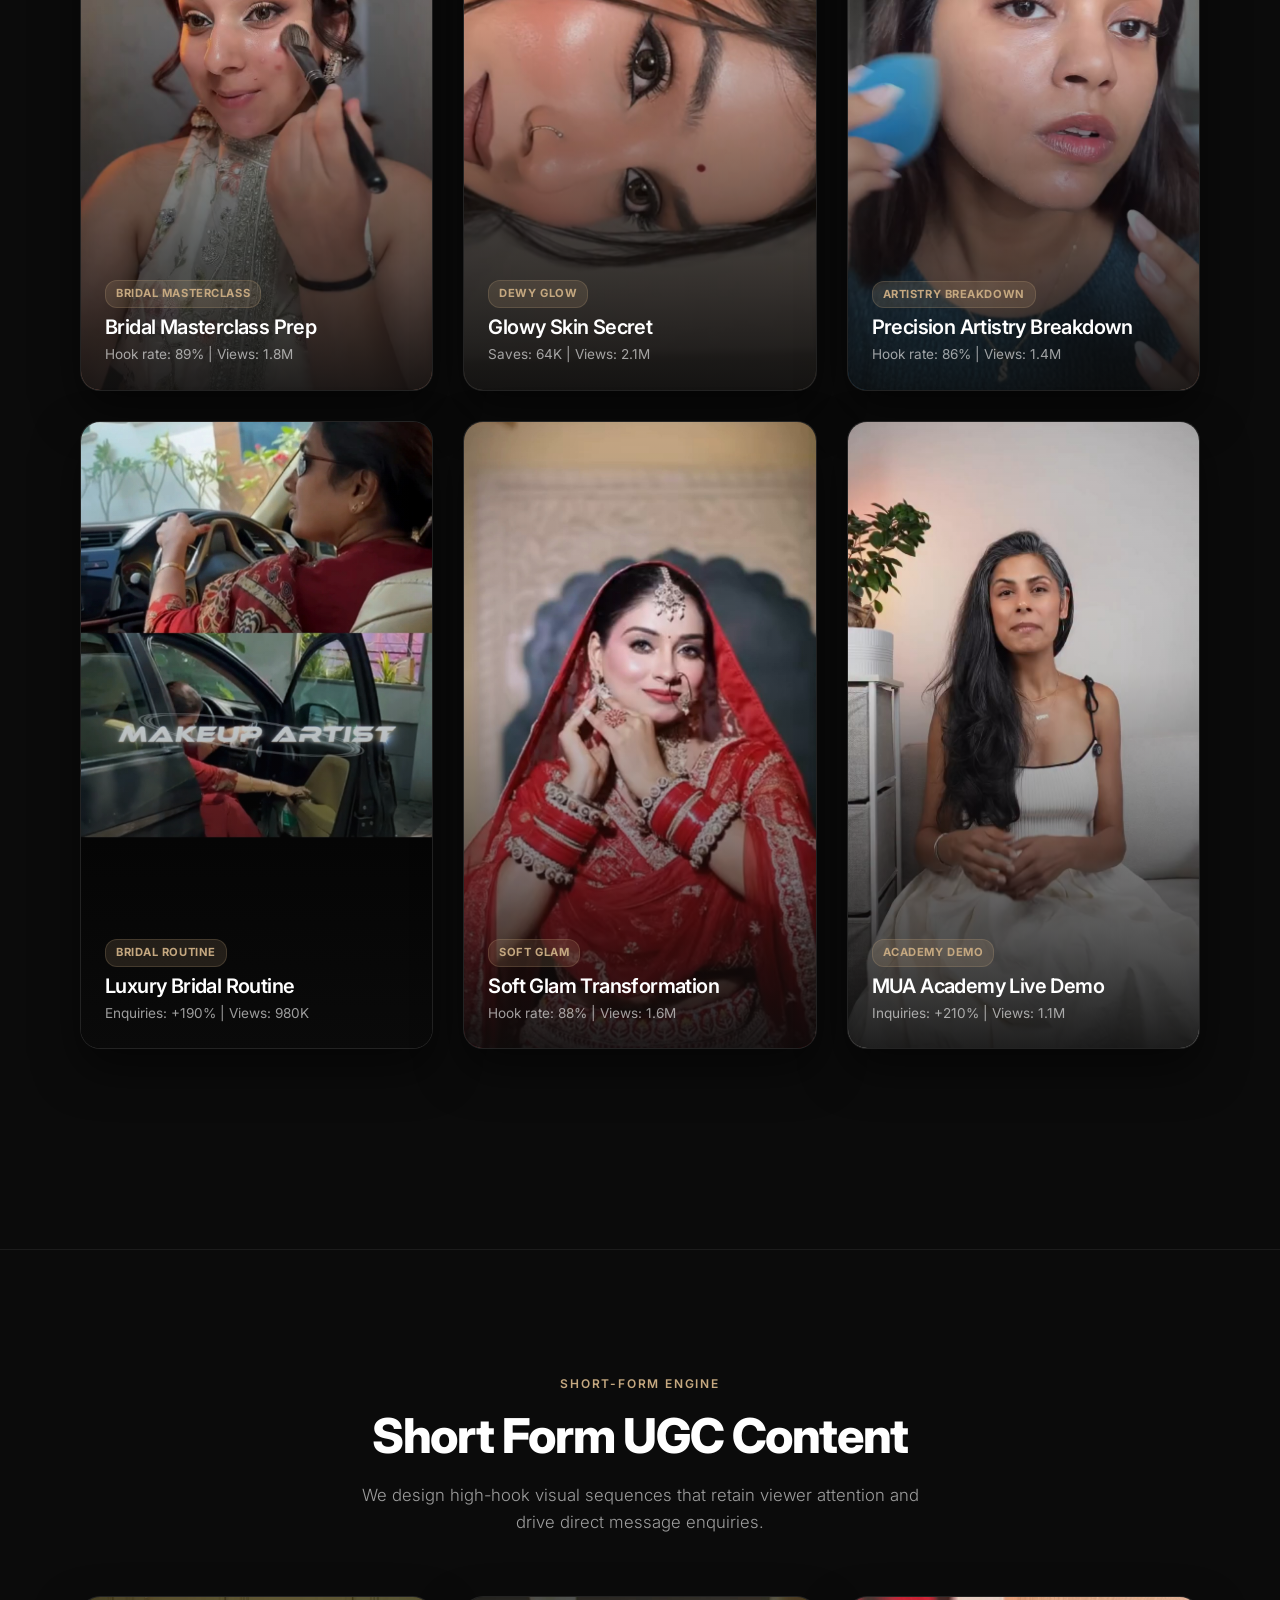
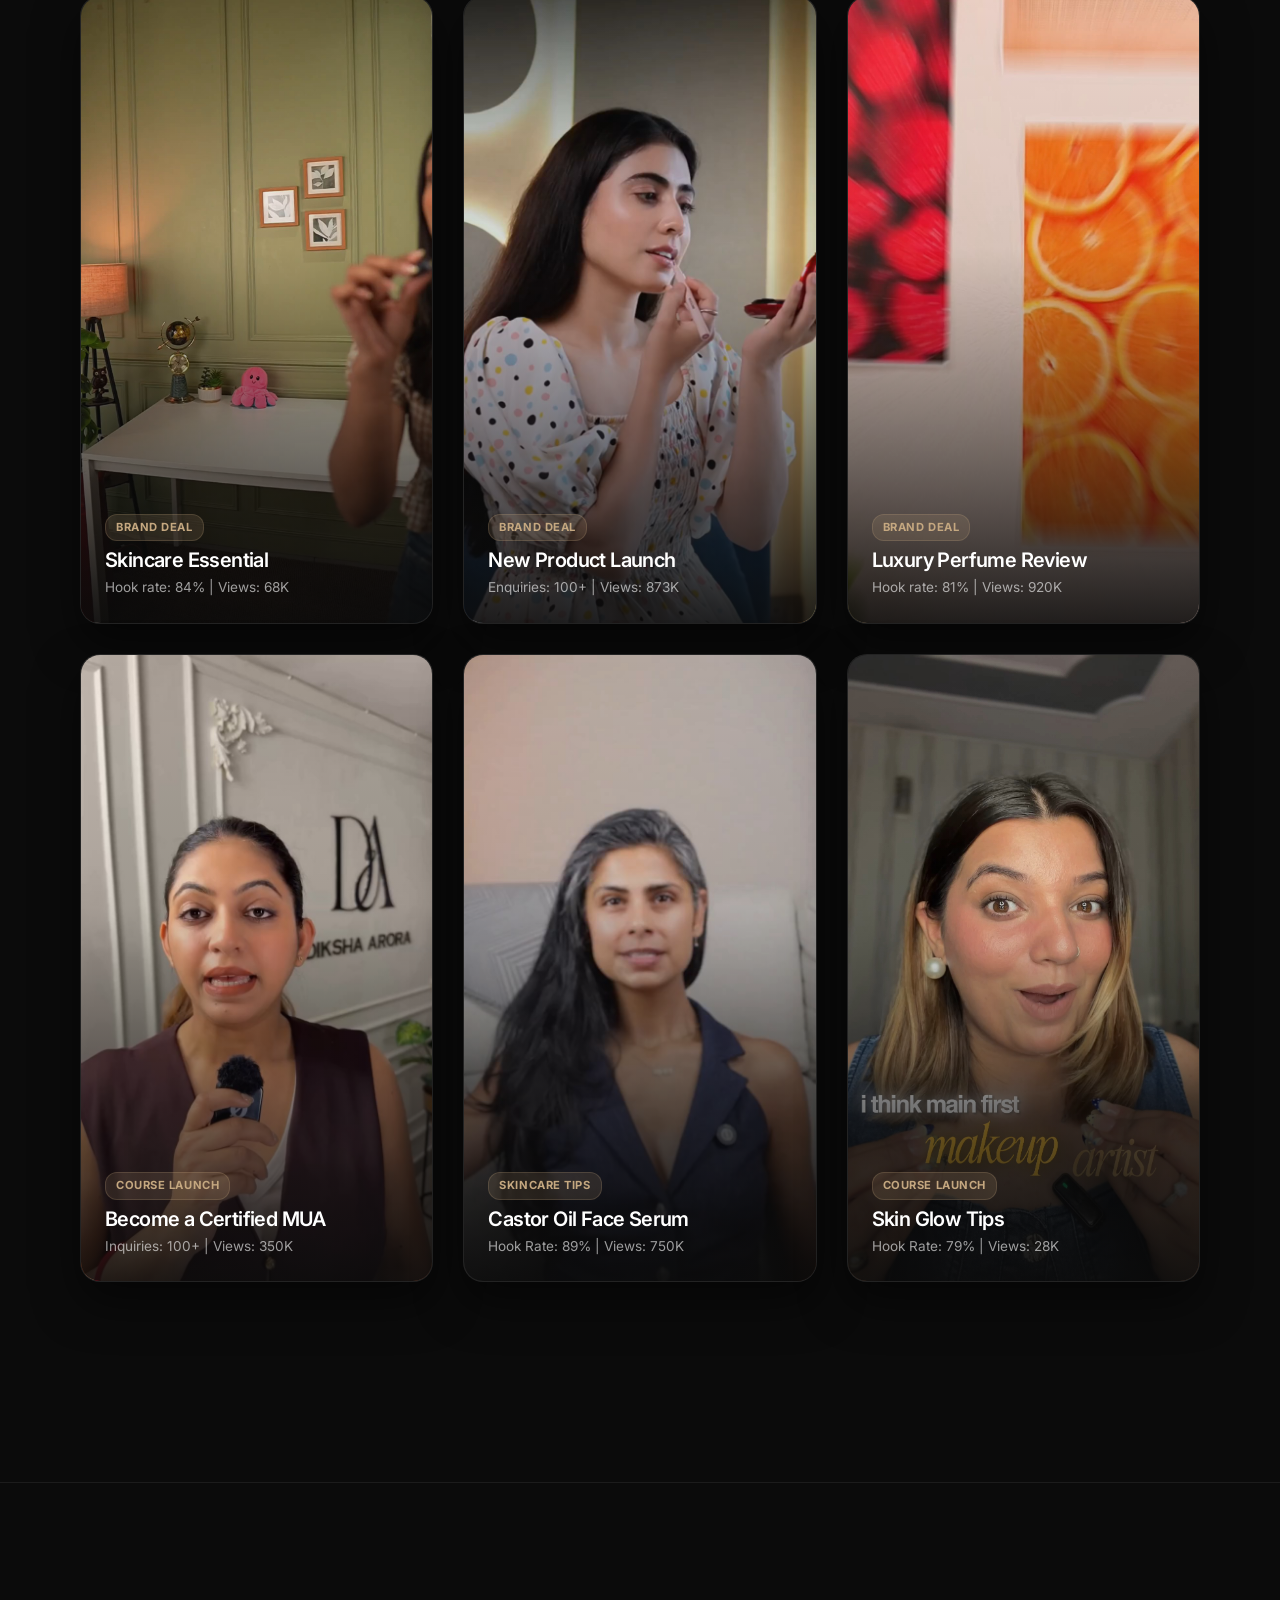
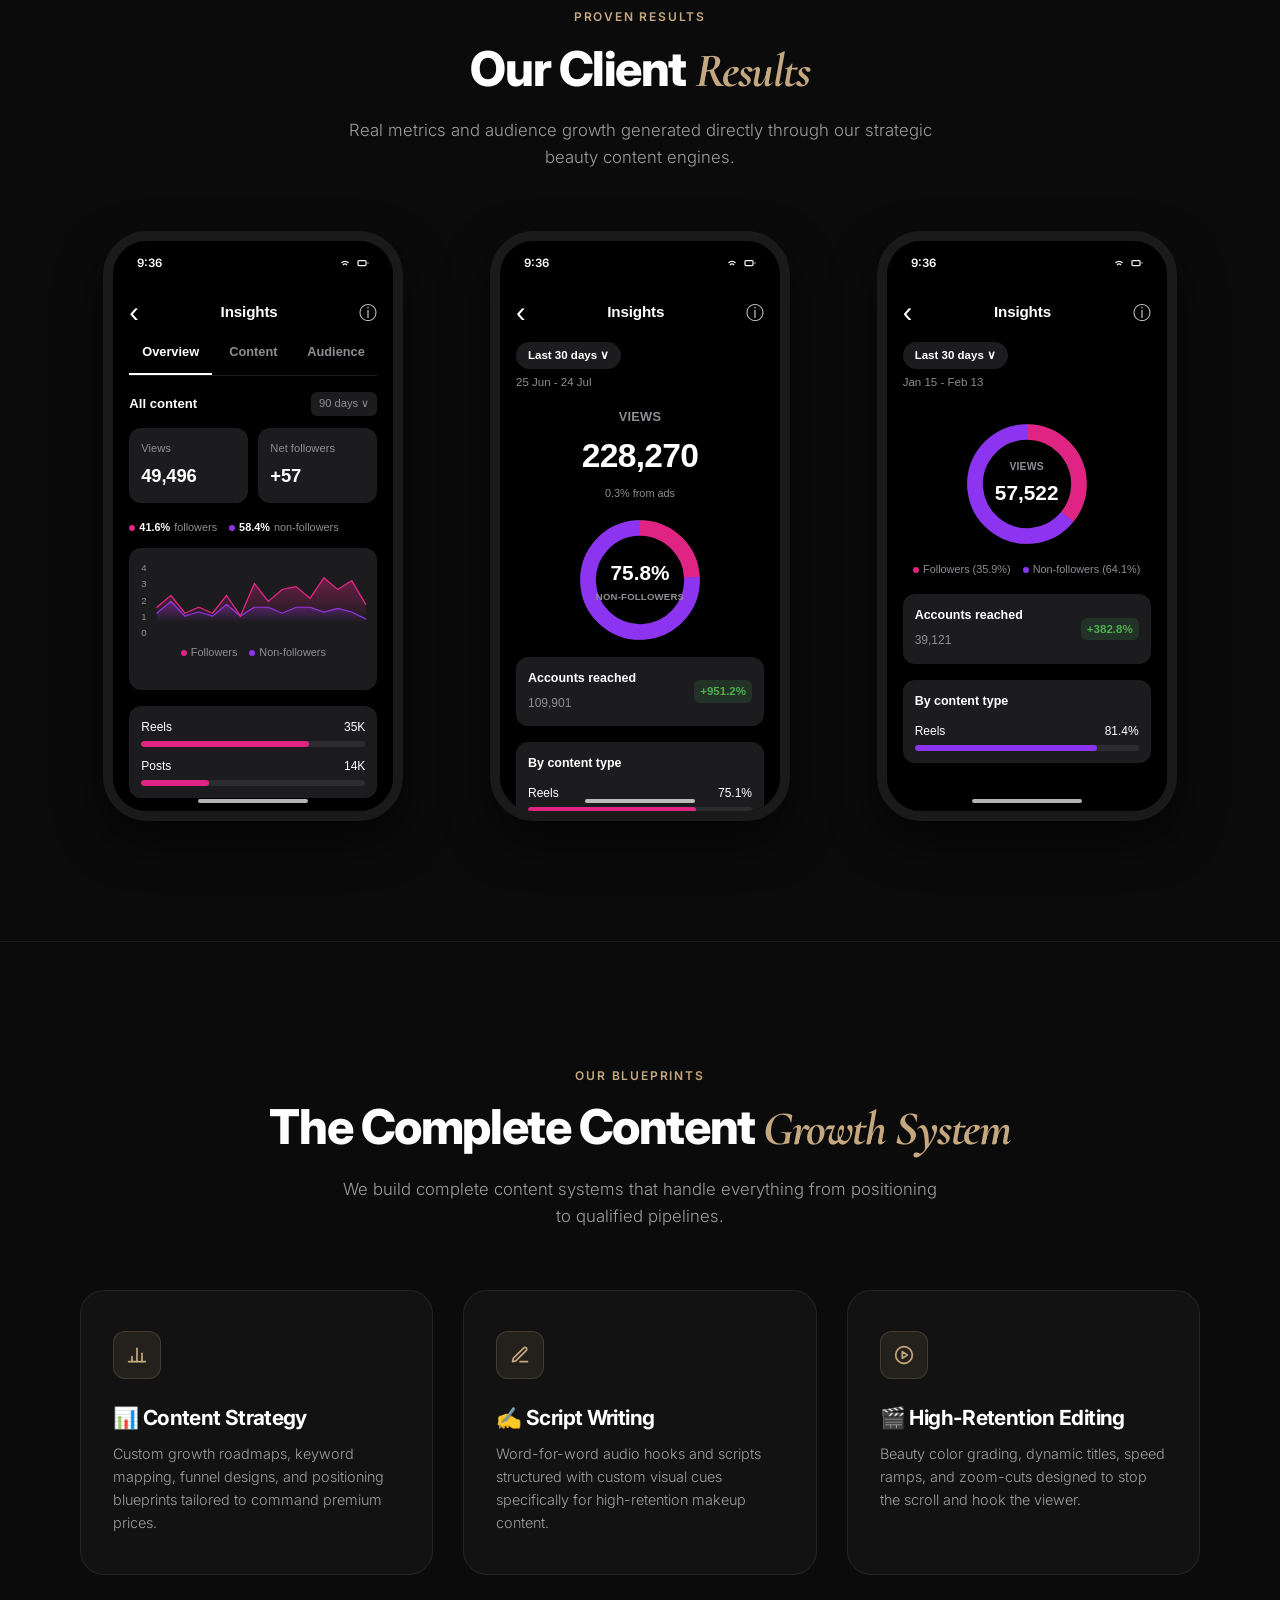
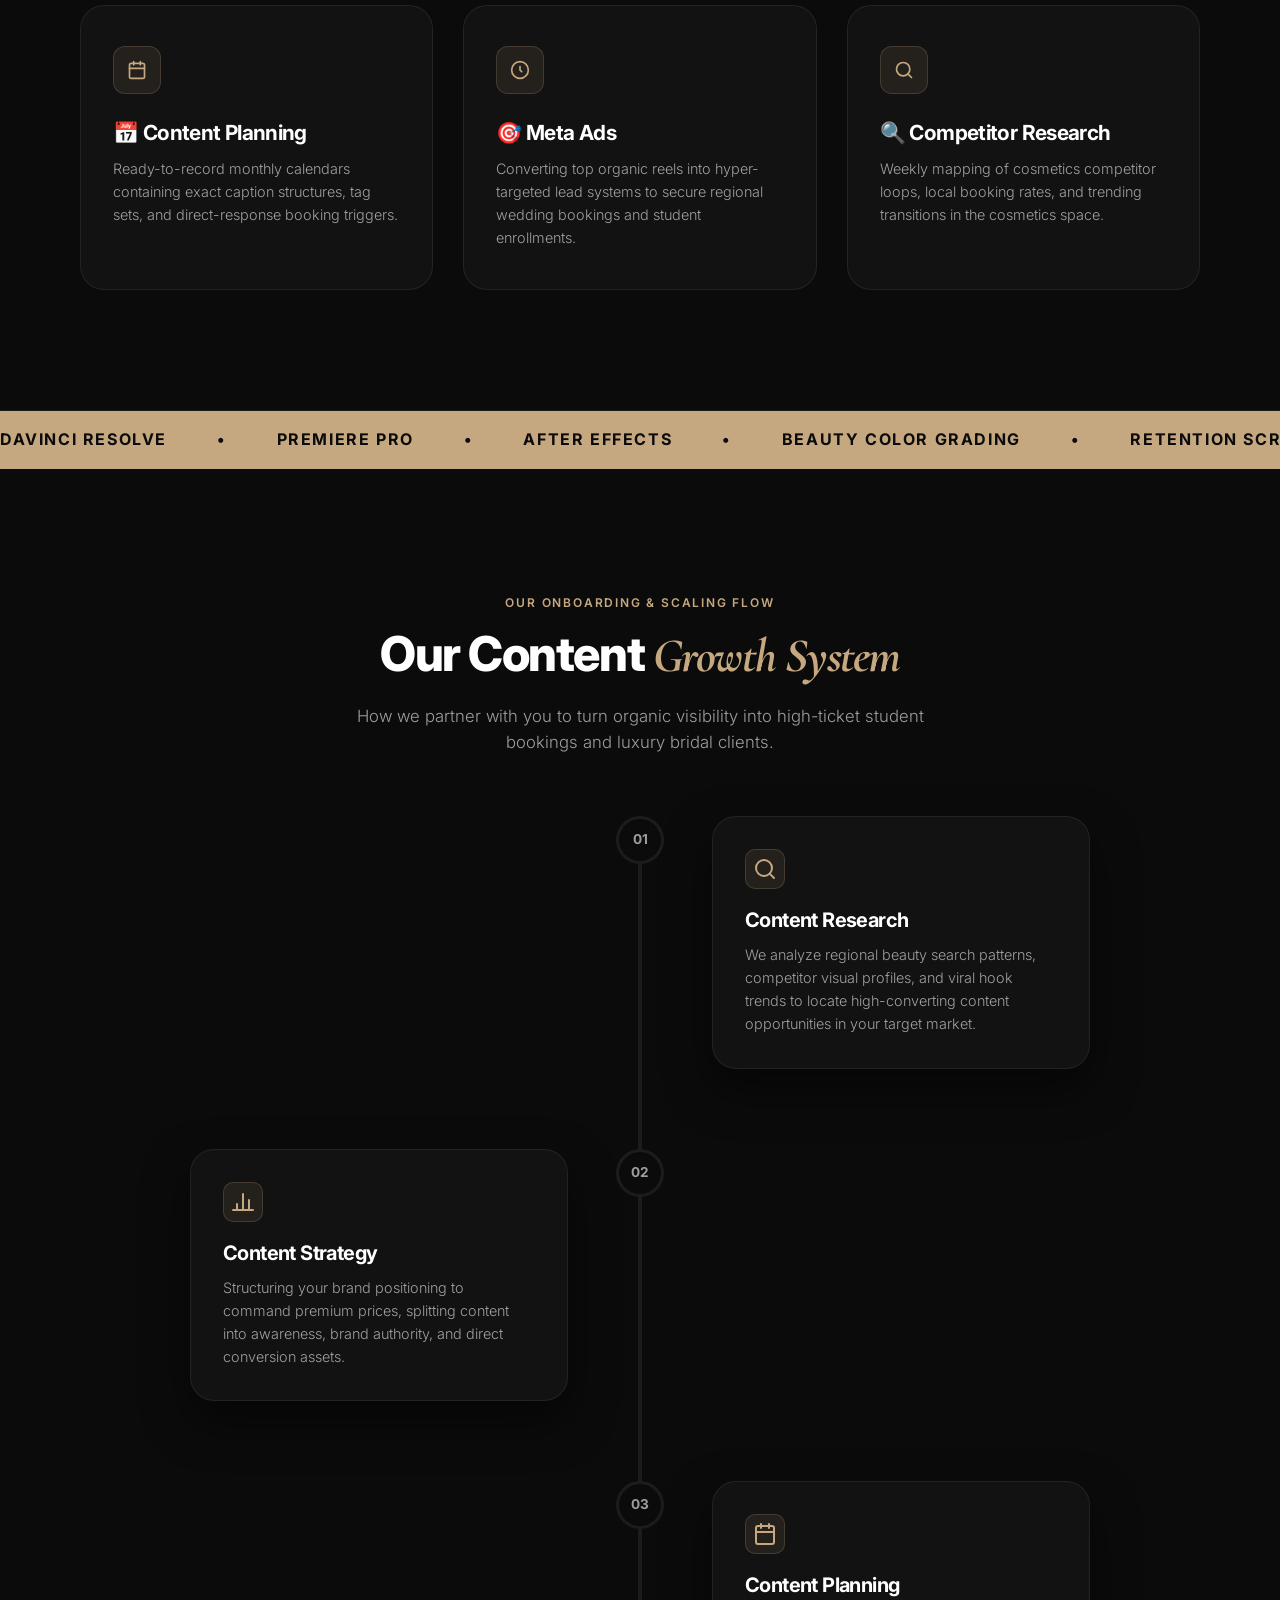
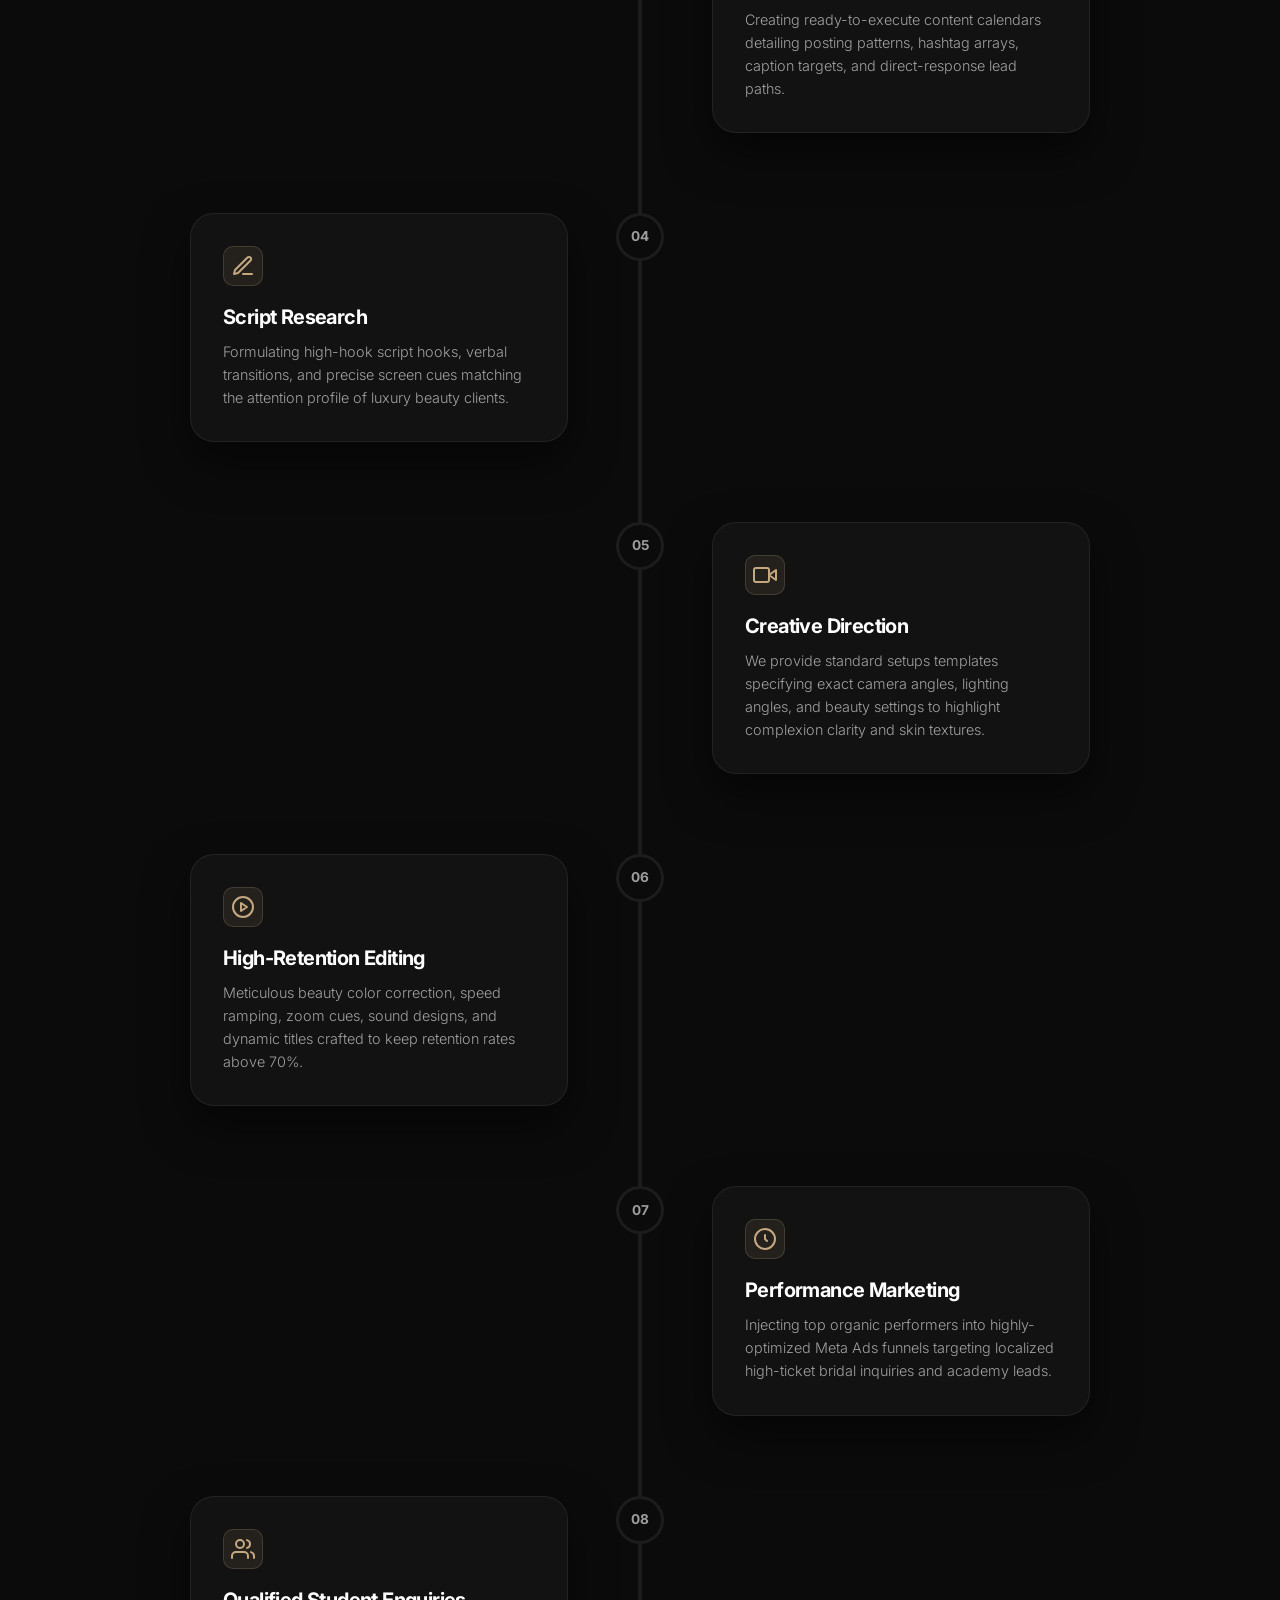
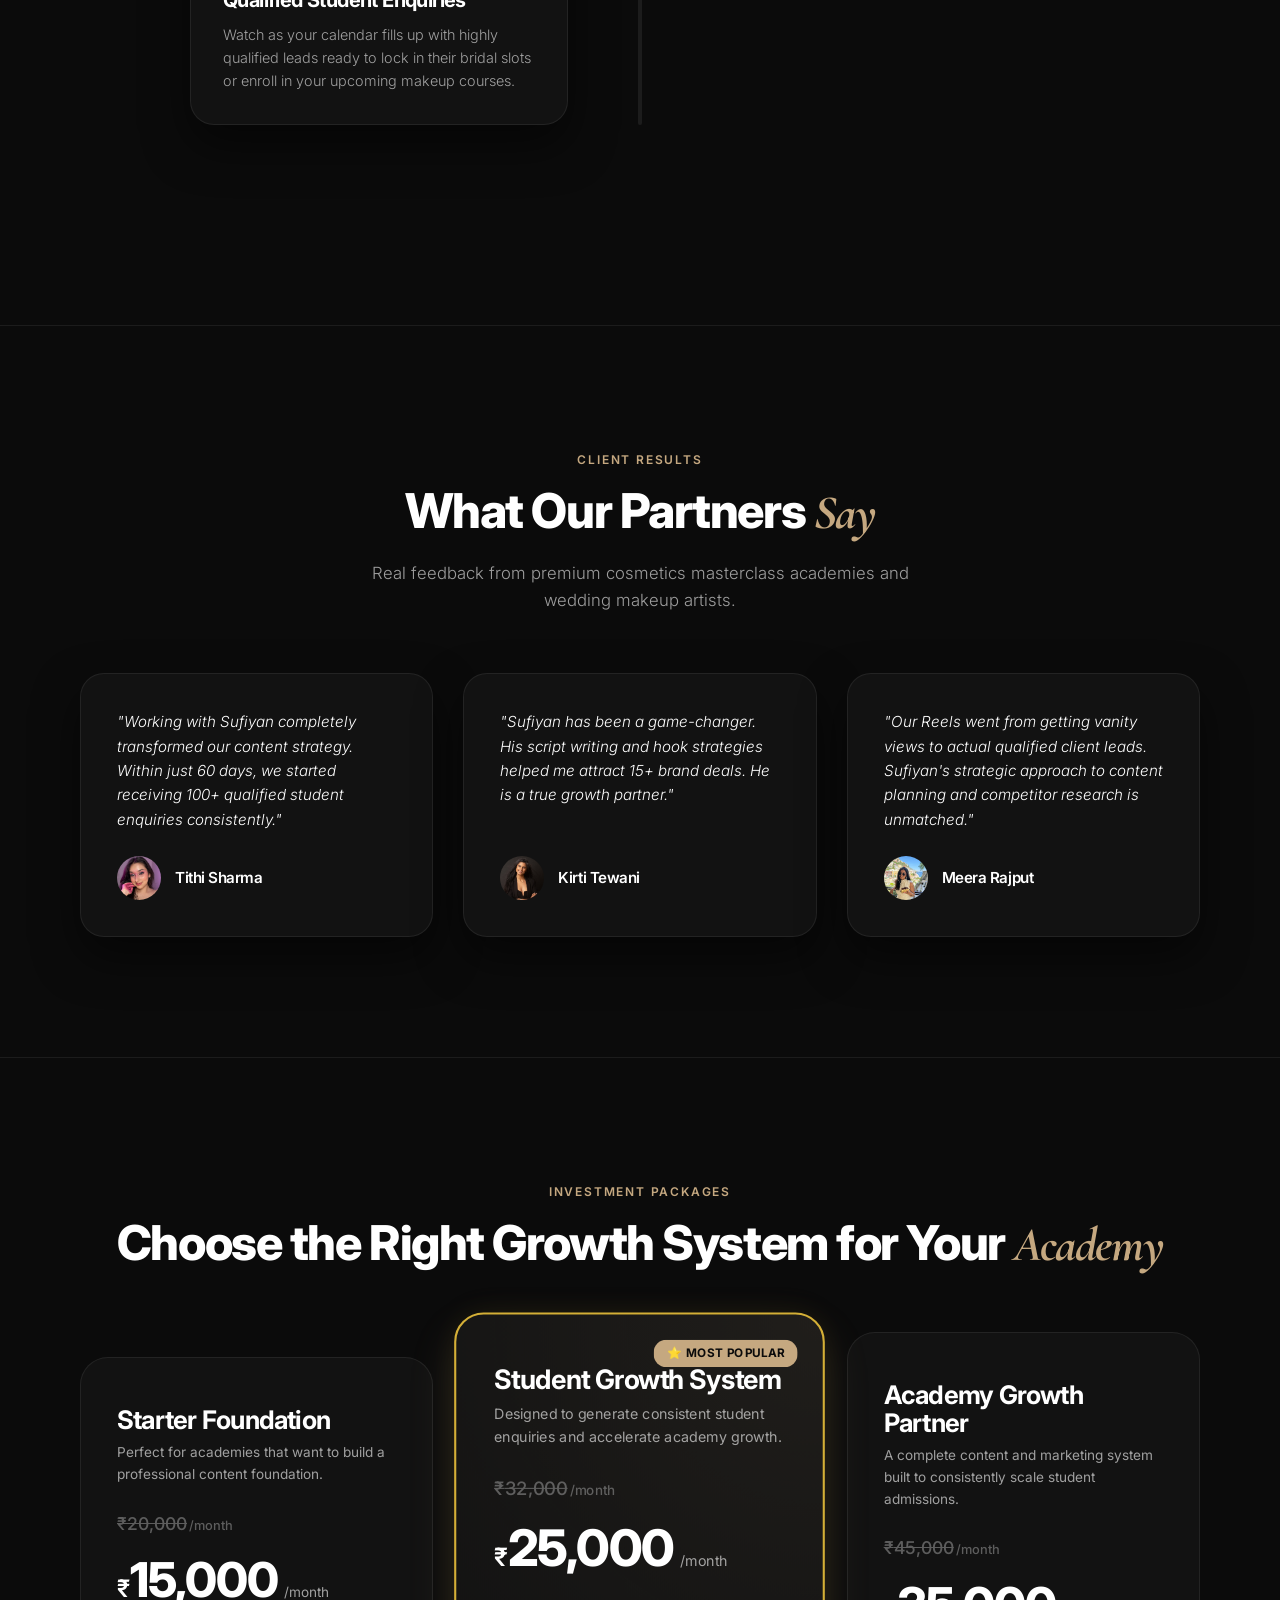
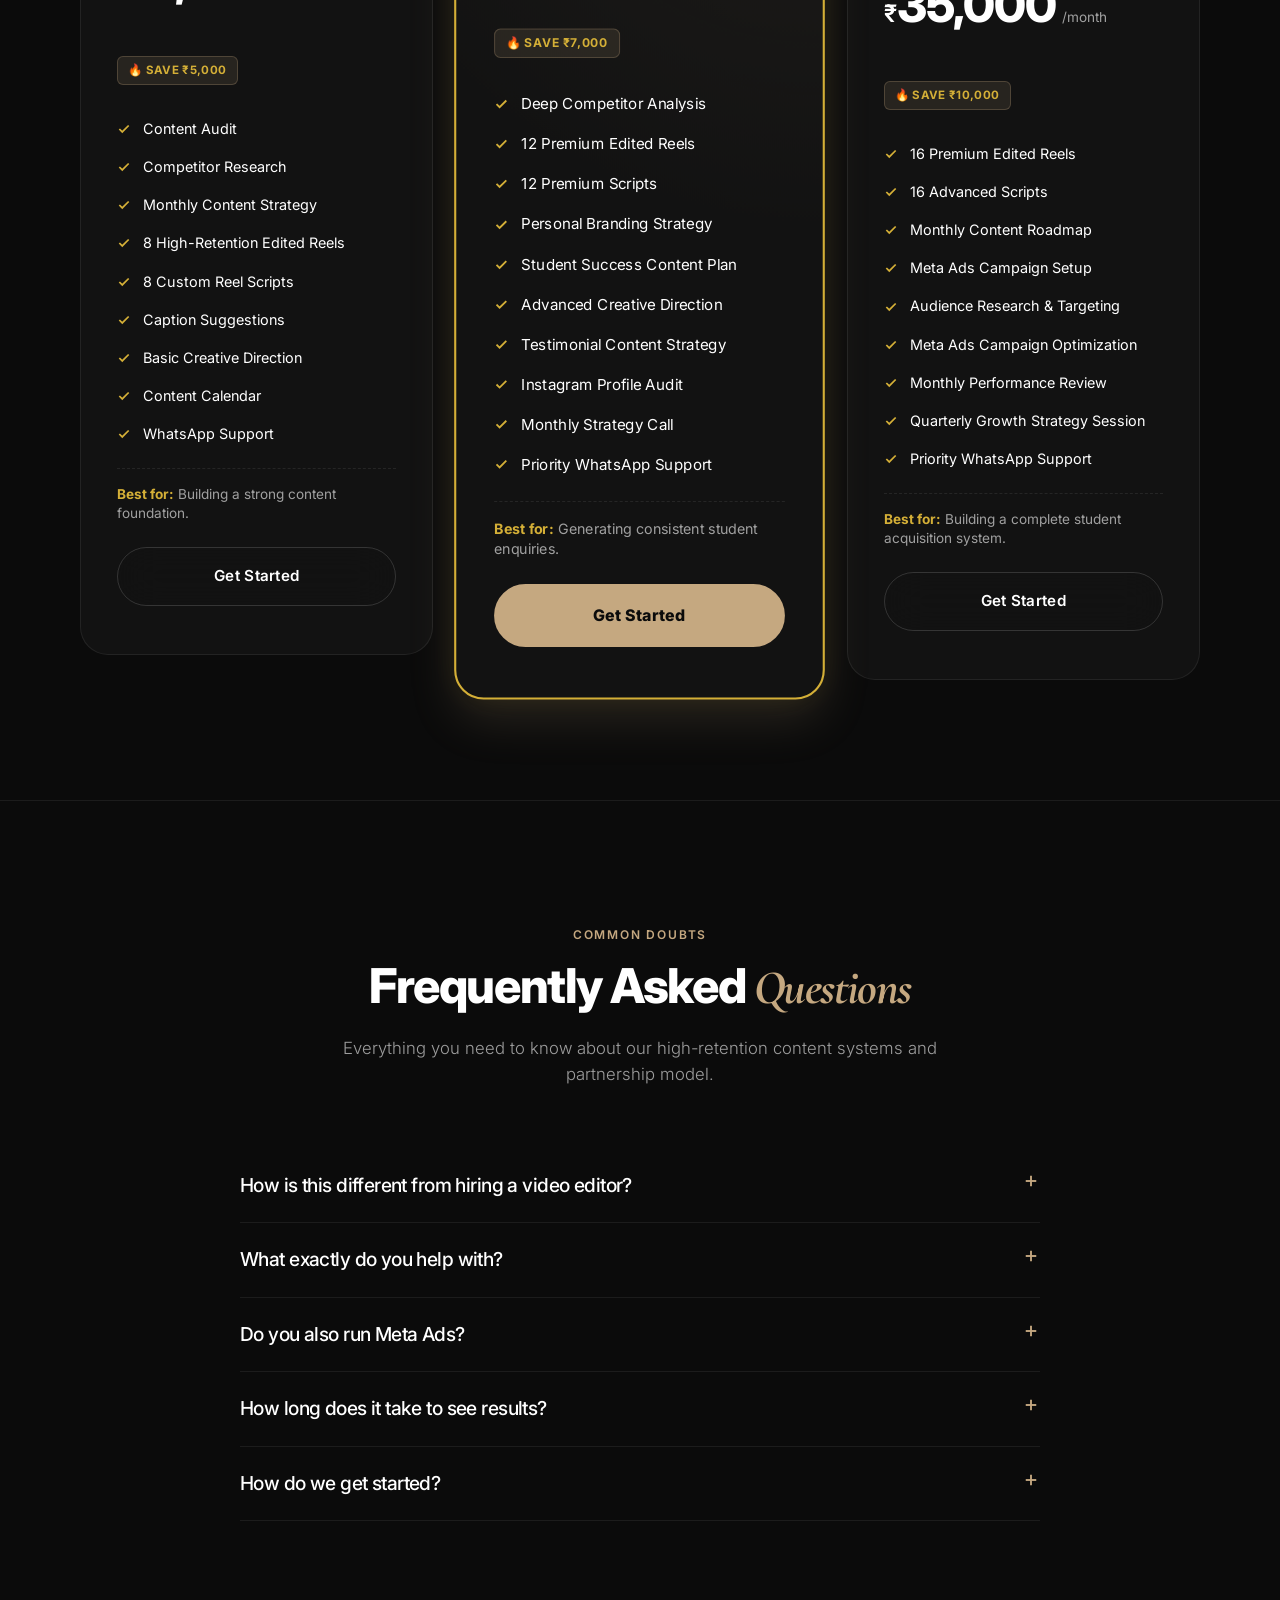
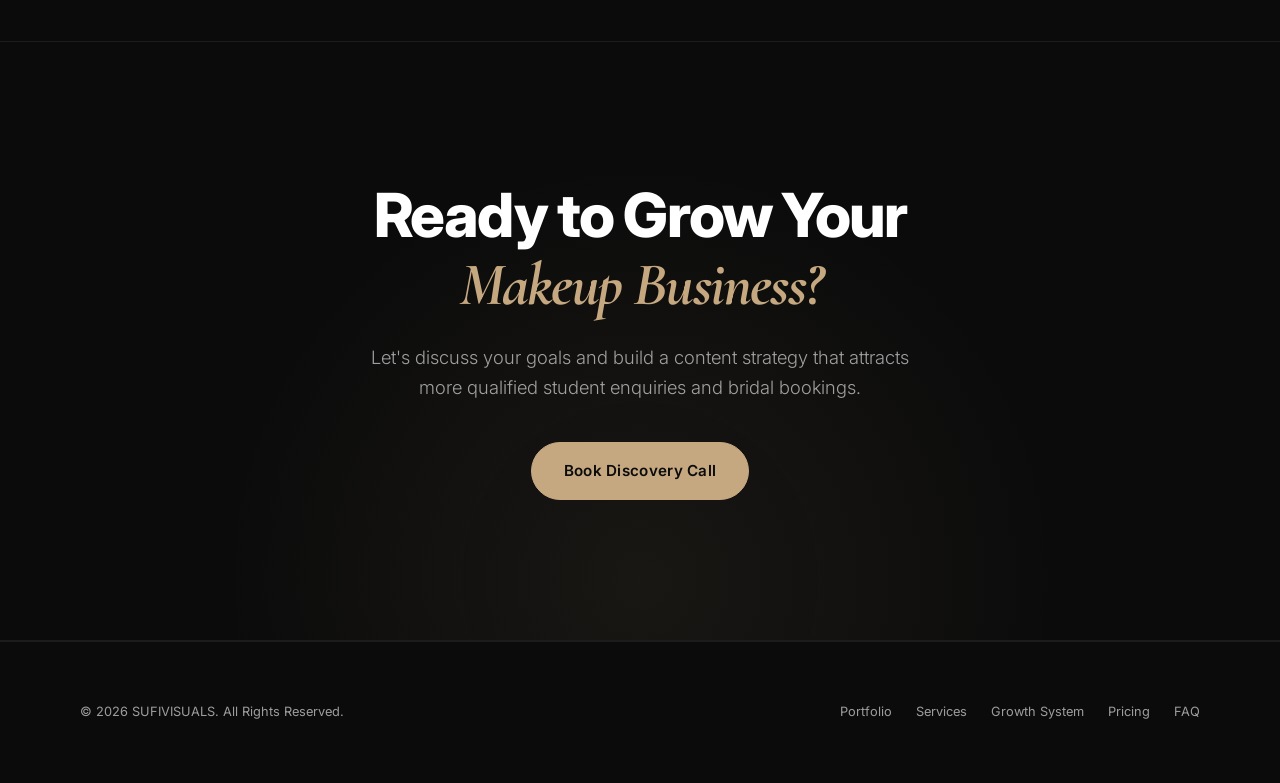
==== commit 1284e939: "graph chang" ====
--- a/index.html
+++ b/index.html
@@ -3,33 +3,16 @@
 
 <head>
   <meta charset="UTF-8">
-  <meta name="viewport" content="width=device-width, initial-scale=1.0">
   <meta name="description"
-    content="Premium content strategy, high-retention video editing & Meta Ads to help makeup artists and academies grow faster.">
+    content="Strategic Content Partner for luxury makeup artists and academies. Grow your booking pipelines and course sales through content strategy, scripts, and high-retention editing.">
   <link rel="canonical" href="https://sufivisuals.in">
-  
-  <!-- Open Graph / Facebook / LinkedIn / WhatsApp Metadata -->
-  <meta property="og:type" content="website">
-  <meta property="og:url" content="https://sufivisual.vercel.app/">
-  <meta property="og:title" content="Sufiyan | Helping Makeup Artists Get More Bridal Clients & Student Enquiries">
-  <meta property="og:description" content="Premium content strategy, high-retention video editing & Meta Ads to help makeup artists and academies grow faster.">
-  <meta property="og:image" content="https://sufivisual.vercel.app/assets/og_image.jpg">
-  <meta property="og:image:width" content="1200">
-  <meta property="og:image:height" content="630">
-  <meta property="og:image:type" content="image/jpeg">
-
-  <!-- Twitter Card Metadata -->
-  <meta name="twitter:card" content="summary_large_image">
-  <meta name="twitter:url" content="https://sufivisual.vercel.app/">
-  <meta name="twitter:title" content="Sufiyan | Helping Makeup Artists Get More Bridal Clients & Student Enquiries">
-  <meta name="twitter:description" content="Premium content strategy, high-retention video editing & Meta Ads to help makeup artists and academies grow faster.">
-  <meta name="twitter:image" content="https://sufivisual.vercel.app/assets/og_image.jpg">
-
-  <title>Sufiyan | Helping Makeup Artists Get More Bridal Clients & Student Enquiries</title>
+  <meta property="og:url" content="https://sufivisuals.in">
+  <meta property="og:title" content="Sufiyan | Strategic Content Partner for Makeup Artists & Academies">
+  <title>Sufiyan | Strategic Content Partner for Makeup Artists & Academies</title>
   <link rel="preconnect" href="https://fonts.googleapis.com">
   <link rel="preconnect" href="https://fonts.gstatic.com" crossorigin>
   <link href="https://fonts.googleapis.com/css2?family=Cormorant+Garamond:ital,wght@1,400;1,700&family=Inter:wght@400;700;800&display=swap" rel="stylesheet">
-  <link rel="stylesheet" href="style.css?v=1.0.9">
+  <link rel="stylesheet" href="style.css">
   <link rel="preload" href="assets/sufiyan_portrait.jpg" as="image" fetchpriority="high">
 </head>
 
@@ -53,15 +36,9 @@
           <li><a href="#testimonials">Testimonials</a></li>
           <li><a href="#pricing">Pricing</a></li>
           <li><a href="#faq">FAQ</a></li>
-          <li class="mobile-only-cta-item"><a href="https://wa.me/919819475784?text=Hi%20Sufiyan%2C%20I%20came%20across%20your%20website%20and%20I%27d%20like%20to%20book%20a%20discovery%20call." class="nav-cta mobile-menu-cta" target="_blank" rel="noopener noreferrer">Book Call</a></li>
         </ul>
       </nav>
-      <a href="https://wa.me/919819475784?text=Hi%20Sufiyan%2C%20I%20came%20across%20your%20website%20and%20I%27d%20like%20to%20book%20a%20discovery%20call." class="nav-cta" target="_blank" rel="noopener noreferrer">Book Call</a>
-      <button class="menu-toggle" id="menu-toggle" aria-label="Toggle navigation">
-        <span></span>
-        <span></span>
-        <span></span>
-      </button>
+      <a href="#contact" class="nav-cta">Book Call</a>
     </div>
   </header>
 
@@ -69,7 +46,7 @@
   <section id="hero">
     <canvas id="hero-canvas"></canvas>
 
-    <div class="container hero-content reveal revealed">
+    <div class="container hero-content reveal">
       <!-- Top Greeting Badge -->
       <div class="hero-top-badge">
         <svg class="wave-accent" width="30" height="24" viewBox="0 0 30 24" fill="none" stroke="currentColor"
@@ -79,7 +56,7 @@
       </div>
 
       <h1 class="hero-intro reveal-line">
-        <span class="animated-text delay-1">Hi, I'm Sufiyan khan <span class="wave-emoji">👋</span></span>
+        <span class="animated-text delay-1">Hi, I'm Sufiyan <span class="wave-emoji">👋</span></span>
       </h1>
 
       <h2 class="hero-title">
@@ -87,10 +64,6 @@
         <span class="reveal-line"><span class="animated-text delay-3"><span class="serif-highlight">Bridal Clients</span> &amp; <span class="serif-highlight">Qualified Student Enquiries</span></span></span>
         <span class="reveal-line"><span class="animated-text delay-4">Through Strategic Content</span></span>
       </h2>
-
-      <p class="hero-subtitle reveal-line">
-        <span class="animated-text delay-5">Strategic content, high-retention video editing, and Meta Ads that help makeup artists attract more bridal bookings and makeup academies generate qualified student enquiries.</span>
-      </p>
 
       <!-- Central composition: Portrait + Floating tags -->
       <div class="hero-composition">
@@ -111,28 +84,28 @@
                 <polyline points="7 7 17 7 17 17" />
               </svg>
             </a>
-            <a href="https://wa.me/919819475784?text=Hi%20Sufiyan%2C%20I%20came%20across%20your%20website%20and%20I%27d%20like%20to%20book%20a%20discovery%20call." class="btn-portrait-secondary" target="_blank" rel="noopener noreferrer">Book a Free Strategy Call</a>
+            <a href="#contact" class="btn-portrait-secondary">Book Discovery Call</a>
           </div>
         </div>
 
         <!-- Floating Service Tags with Parallax Wrappers -->
         <div class="floating-tag-wrapper tag-1">
-          <div class="floating-tag">💍 Bridal Growth</div>
+          <div class="floating-tag">🎯 Meta Ads</div>
         </div>
         <div class="floating-tag-wrapper tag-2">
-          <div class="floating-tag">🎓 Student Enquiries</div>
+          <div class="floating-tag">🔍 Competitor Research</div>
         </div>
         <div class="floating-tag-wrapper tag-3">
-          <div class="floating-tag">🎯 Meta Ads</div>
+          <div class="floating-tag">📊 Content Strategy</div>
         </div>
         <div class="floating-tag-wrapper tag-4">
-          <div class="floating-tag">🔥 Viral Reels</div>
+          <div class="floating-tag">✍ Script Writing</div>
         </div>
         <div class="floating-tag-wrapper tag-5">
-          <div class="floating-tag">📊 Content Strategy</div>
+          <div class="floating-tag">🎬 High-Retention Editing</div>
         </div>
         <div class="floating-tag-wrapper tag-6">
-          <div class="floating-tag">🎬 Premium Editing</div>
+          <div class="floating-tag">📅 Content Planning</div>
         </div>
       </div>
     </div>
@@ -166,15 +139,15 @@
   </div>
 
   <!-- --- ACADEMY PAIN POINTS SECTION --- -->
-  <section id="struggles">
+  <section id="struggles" class="reveal">
     <div class="container">
-      <div class="section-header reveal">
+      <div class="section-header">
         <span class="section-label">Growth Bottlenecks</span>
-        <h2 class="section-title">Why Most Makeup Artists<br class="mobile-only"> Struggle to Get<br><span>Consistent Bridal Clients<br class="mobile-only"> &amp; Student Enquiries</span></h2>
+        <h2 class="section-title">Why Most Makeup Artists Struggle to Get<br><span>Consistent Bridal Clients &amp; Student Enquiries</span></h2>
         <p class="section-subtitle">Being a great artist isn't enough anymore. If your content doesn't speak to your ideal clients, you will always struggle to get predictable bookings and course sign-ups.</p>
       </div>
       
-      <div class="pain-points-grid reveal">
+      <div class="pain-points-grid">
         <!-- Card 1 -->
         <div class="pain-card">
           <div class="pain-icon">
@@ -231,102 +204,102 @@
   </section>
 
   <!-- --- MAKEUP ARTISTRY PORTFOLIO SECTION --- -->
-  <section id="makeup-artistry">
+  <section id="makeup-artistry" class="reveal">
     <div class="container">
-      <div class="section-header reveal">
+      <div class="section-header">
         <span class="section-label">ARTISTRY PORTFOLIO</span>
         <h2 class="section-title">Makeup Content That Builds Trust</h2>
         <p class="section-subtitle">Premium beauty content designed to showcase your expertise, build credibility, and convert viewers into clients and students.</p>
       </div>
 
-      <div class="short-form-grid reveal">
-        <!-- Card 4 (New Position 1) -->
-        <div class="reel-card" data-video="assets/mua_4.mp4">
-          <img src="assets/thumb_mua_4.jpg" alt="Bridal Glam Process" loading="lazy">
+      <div class="short-form-grid">
+        <!-- Card 1 -->
+        <div class="reel-card" data-video="assets/mua_1.mp4">
+          <img src="assets/thumb_mua_1.jpg" alt="Bridal Masterclass Prep" loading="lazy">
           <div class="reel-play-btn">
             <svg width="18" height="18" viewBox="0 0 24 24" fill="currentColor">
               <polygon points="5 3 19 12 5 21 5 3" />
             </svg>
           </div>
           <div class="reel-overlay">
-            <span class="reel-category">BEHIND THE SCENES</span>
-            <h3>Bridal Glam Process</h3>
-            <p>Hook rate: 82% | Views: 248K</p>
-          </div>
-        </div>
-
-        <!-- Card 2 (New Position 2) -->
+            <span class="reel-category">Bridal Masterclass</span>
+            <h3>Bridal Masterclass Prep</h3>
+            <p>Hook rate: 89% | Views: 1.8M</p>
+          </div>
+        </div>
+
+        <!-- Card 2 -->
         <div class="reel-card" data-video="assets/mua_2.mp4">
-          <img src="assets/thumb_mua_2.jpg" alt="Natural Beauty Highlight" loading="lazy">
+          <img src="assets/thumb_mua_2.jpg" alt="Glowy Skin Secret" loading="lazy">
           <div class="reel-play-btn">
             <svg width="18" height="18" viewBox="0 0 24 24" fill="currentColor">
               <polygon points="5 3 19 12 5 21 5 3" />
             </svg>
           </div>
           <div class="reel-overlay">
-            <span class="reel-category">TRENDING REEL</span>
-            <h3>Natural Beauty Highlight</h3>
-            <p>Saves: 14.5K | Views: 1M</p>
-          </div>
-        </div>
-
-        <!-- Card 1 (New Position 3) -->
-        <div class="reel-card" data-video="assets/mua_1.mp4">
-          <img src="assets/thumb_mua_1.jpg" alt="16-Hour Dewy Glow" loading="lazy">
+            <span class="reel-category">Dewy Glow</span>
+            <h3>Glowy Skin Secret</h3>
+            <p>Saves: 64K | Views: 2.1M</p>
+          </div>
+        </div>
+
+        <!-- Card 3 -->
+        <div class="reel-card" data-video="assets/mua_3.mp4">
+          <img src="assets/thumb_mua_3.jpg" alt="Precision Artistry Breakdown" loading="lazy">
           <div class="reel-play-btn">
             <svg width="18" height="18" viewBox="0 0 24 24" fill="currentColor">
               <polygon points="5 3 19 12 5 21 5 3" />
             </svg>
           </div>
           <div class="reel-overlay">
-            <span class="reel-category">FOUNDATION REVIEW</span>
-            <h3>16-Hour Dewy Glow</h3>
-            <p>Hook rate: 83% | Views: 448K</p>
-          </div>
-        </div>
-
-        <!-- Card 6 (New Position 4) -->
-        <div class="reel-card" data-video="assets/mua_6.mp4">
-          <img src="assets/thumb_mua_6.jpg" alt="My Sephora Favorites" loading="lazy">
+            <span class="reel-category">Artistry Breakdown</span>
+            <h3>Precision Artistry Breakdown</h3>
+            <p>Hook rate: 86% | Views: 1.4M</p>
+          </div>
+        </div>
+
+        <!-- Card 4 -->
+        <div class="reel-card" data-video="assets/mua_4.mp4">
+          <img src="assets/thumb_mua_4.jpg" alt="Luxury Bridal Routine" loading="lazy">
           <div class="reel-play-btn">
             <svg width="18" height="18" viewBox="0 0 24 24" fill="currentColor">
               <polygon points="5 3 19 12 5 21 5 3" />
             </svg>
           </div>
           <div class="reel-overlay">
-            <span class="reel-category blue-tag">BRAND DEAL</span>
-            <h3>My Sephora Favorites</h3>
-            <p>Hook rate: 84% | Views: 597K</p>
-          </div>
-        </div>
-
-        <!-- Card 5 (New Position 5) -->
+            <span class="reel-category">Bridal Routine</span>
+            <h3>Luxury Bridal Routine</h3>
+            <p>Enquiries: +190% | Views: 980K</p>
+          </div>
+        </div>
+
+        <!-- Card 5 -->
         <div class="reel-card" data-video="assets/mua_5.mp4">
-          <img src="assets/thumb_mua_5.jpg" alt="Bridal Beauty" loading="lazy">
+          <img src="assets/thumb_mua_5.jpg" alt="Soft Glam Transformation" loading="lazy">
           <div class="reel-play-btn">
             <svg width="18" height="18" viewBox="0 0 24 24" fill="currentColor">
               <polygon points="5 3 19 12 5 21 5 3" />
             </svg>
           </div>
           <div class="reel-overlay">
-            <span class="reel-category">CINEMATIC REEL</span>
-            <h3>Bridal Beauty</h3>
-            <p>Inquiries: 100+ | Views: 1.1M</p>
-          </div>
-        </div>
-
-        <!-- Card 3 (New Position 6) -->
-        <div class="reel-card" data-video="assets/mua_3.mp4">
-          <img src="assets/thumb_mua_3.jpg" alt="Stop Cakey Makeup" loading="lazy">
+            <span class="reel-category">Soft Glam</span>
+            <h3>Soft Glam Transformation</h3>
+            <p>Hook rate: 88% | Views: 1.6M</p>
+          </div>
+        </div>
+
+        <!-- Card 6 -->
+        <div class="reel-card" data-video="assets/mua_6.mp4">
+          <img src="assets/thumb_mua_6.jpg" alt="MUA Academy Live Demo" loading="lazy">
           <div class="reel-play-btn">
             <svg width="18" height="18" viewBox="0 0 24 24" fill="currentColor">
               <polygon points="5 3 19 12 5 21 5 3" />
             </svg>
           </div>
           <div class="reel-overlay">
-            <span class="reel-category">MAKEUP TIPS</span>
-            <h3>Stop Cakey Makeup</h3>
-            <p>Hook rate: 89% | Views: 1.3M</p>
+            <span class="reel-category">Academy Demo</span>
+            <h3>MUA Academy Live Demo</h3>
+            <p>Inquiries: +210% | Views: 1.1M</p>
           </div>
         </div>
       </div>
@@ -334,16 +307,16 @@
   </section>
 
   <!-- --- PORTFOLIO SECTION --- -->
-  <section id="short-form">
+  <section id="short-form" class="reveal">
     <div class="container">
-      <div class="section-header reveal">
+      <div class="section-header">
         <span class="section-label">Short-Form Engine</span>
         <h2 class="section-title">Short Form UGC Content</h2>
         <p class="section-subtitle">We design high-hook visual sequences that retain viewer attention and drive direct
           message enquiries.</p>
       </div>
 
-      <div class="short-form-grid reveal">
+      <div class="short-form-grid">
         <!-- Card 1 -->
         <div class="reel-card" data-video="assets/1.mp4">
           <img src="assets/thumb_ugc_1.jpg" alt="Skincare Essential" loading="lazy">
@@ -438,15 +411,15 @@
   </section>
 
   <!-- --- OUR CLIENT RESULTS SECTION --- -->
-  <section id="client-results">
+  <section id="client-results" class="reveal">
     <div class="container">
-      <div class="section-header reveal">
+      <div class="section-header">
         <span class="section-label">Proven Results</span>
         <h2 class="section-title">Our Client <span>Results</span></h2>
         <p class="section-subtitle">Real metrics and audience growth generated directly through our strategic beauty content engines.</p>
       </div>
 
-      <div class="results-grid reveal">
+      <div class="results-grid">
         <!-- Phone 1 (Left: 60,053 views) -->
         <div class="phone-container mockup-stagger-1">
           <div class="phone-frame">
@@ -465,83 +438,94 @@
                 <span class="title">Insights</span>
                 <span class="info-btn">&#9432;</span>
               </div>
+
               <div class="ig-tabs">
                 <span class="active">Overview</span>
                 <span>Content</span>
                 <span>Audience</span>
               </div>
-              <div class="ig-timeframe-row">
-                <span class="timeframe-title">All content</span>
-                <span class="filter-bubble-right">90 days &or;</span>
-              </div>
               
-              <div class="ig-content centered-insights">
-                <div class="overview-cards">
-                  <div class="overview-card">
-                    <span class="card-label">Views</span>
-                    <span class="card-val val-animate" data-target="60053">0</span>
-                  </div>
-                  <div class="overview-card">
-                    <span class="card-label">Net followers</span>
-                    <span class="card-val val-animate" data-target="57">0</span>
-                  </div>
+              <div class="content-header-row">
+                <span class="label">All content</span>
+                <span class="filter-bubble-gray">90 days &or;</span>
+              </div>
+
+              <div class="overview-cards">
+                <div class="overview-card">
+                  <span class="card-label">Views</span>
+                  <span class="card-val views-count" data-target="60053">0</span>
                 </div>
-
-                <div class="ig-pct-row">
-                  <span class="pct-followers">41.6% followers</span>
-                  <span class="pct-non-followers">58.4% non-followers</span>
+                <div class="overview-card">
+                  <span class="card-label">Net followers</span>
+                  <span class="card-val positive">+57</span>
                 </div>
-                
-                <div class="chart-container-with-axis">
-                  <div class="y-axis">
+              </div>
+
+              <div class="demographics-row-sm">
+                <span><i class="dot followers"></i> <strong>41.6%</strong> followers</span>
+                <span><i class="dot non-followers"></i> <strong>58.4%</strong> non-followers</span>
+              </div>
+
+              <div class="chart-section line-chart-card">
+                <div class="chart-flex-wrapper">
+                  <div class="y-axis-labels">
                     <span>4</span>
                     <span>3</span>
                     <span>2</span>
                     <span>1</span>
                     <span>0</span>
                   </div>
-                  <div class="chart-wrapper-svg">
-                    <svg viewBox="0 0 100 50" class="line-chart-svg">
-                      <!-- Horizontal Grid Lines -->
-                      <line x1="0" y1="2" x2="100" y2="2" stroke="#2c2c2e" stroke-width="0.5" />
-                      <line x1="0" y1="14" x2="100" y2="14" stroke="#2c2c2e" stroke-width="0.5" />
-                      <line x1="0" y1="26" x2="100" y2="26" stroke="#2c2c2e" stroke-width="0.5" />
-                      <line x1="0" y1="38" x2="100" y2="38" stroke="#2c2c2e" stroke-width="0.5" />
-                      <line x1="0" y1="48" x2="100" y2="48" stroke="#2c2c2e" stroke-width="0.5" />
-                      <!-- Non-followers (purple line) -->
-                      <path d="M 0 45 Q 15 25 30 35 T 60 12 T 90 28 T 100 35" fill="none" stroke="#8c34f0" stroke-width="2" stroke-linecap="round" />
-                      <!-- Followers (pink line) -->
-                      <path d="M 0 38 Q 15 32 30 38 T 60 22 T 90 32 T 100 28" fill="none" stroke="#e02484" stroke-width="2" stroke-linecap="round" />
+                  <div class="line-chart-placeholder">
+                    <svg viewBox="0 0 300 110" class="line-chart-svg" preserveAspectRatio="none">
+                      <defs>
+                        <linearGradient id="pinkGradientPhone1" x1="0" y1="0" x2="0" y2="1">
+                          <stop offset="0%" stop-color="#e02484" stop-opacity="0.4"/>
+                          <stop offset="100%" stop-color="#e02484" stop-opacity="0.0"/>
+                        </linearGradient>
+                        <linearGradient id="purpleGradientPhone1" x1="0" y1="0" x2="0" y2="1">
+                          <stop offset="0%" stop-color="#8c34f0" stop-opacity="0.4"/>
+                          <stop offset="100%" stop-color="#8c34f0" stop-opacity="0.0"/>
+                        </linearGradient>
+                      </defs>
+                      
+                      <!-- Non-followers (purple lower line & area) -->
+                      <polygon points="0,105 0,90 20,70 40,95 60,88 80,95 100,75 120,95 140,80 160,80 180,90 200,80 220,80 240,88 260,82 280,88 300,100 300,105" fill="url(#purpleGradientPhone1)"/>
+                      <path d="M0,90 Q10,80 20,70 Q30,82 40,95 Q50,91 60,88 Q70,91 80,95 Q90,85 100,75 Q110,85 120,95 Q130,87 140,80 Q150,80 160,80 Q170,85 180,90 Q190,85 200,80 Q210,80 220,80 Q230,84 240,88 Q250,85 260,82 Q270,85 280,88 Q290,94 300,100" fill="none" stroke="#8c34f0" stroke-width="2" stroke-linecap="round"/>
+
+                      <!-- Followers (magenta upper line & area) -->
+                      <polygon points="0,105 0,80 20,60 40,90 60,80 80,90 100,60 120,95 140,40 160,70 180,50 200,45 220,65 240,30 260,50 280,35 300,75 300,105" fill="url(#pinkGradientPhone1)"/>
+                      <path d="M0,80 Q10,70 20,60 Q30,75 40,90 Q50,85 60,80 Q70,85 80,90 Q90,75 100,60 Q110,77 120,95 Q130,67 140,40 Q150,55 160,70 Q170,60 180,50 Q190,47 200,45 Q210,55 220,65 Q230,47 240,30 Q250,40 260,50 Q270,42 280,35 Q290,55 300,75" fill="none" stroke="#e02484" stroke-width="2" stroke-linecap="round"/>
                     </svg>
                   </div>
                 </div>
-
-                <div class="chart-legend-row">
+                
+                <div class="donut-legend chart-legend-inline">
                   <span><i class="dot followers"></i> Followers</span>
                   <span><i class="dot non-followers"></i> Non-followers</span>
                 </div>
-
-                <div class="ig-bar-section">
-                  <div class="ig-bar-row">
-                    <div class="bar-label-group">
-                      <span>Reels</span>
-                      <span>35K</span>
-                    </div>
-                    <div class="bar-track">
-                      <div class="bar-fill bar-fill-pink" style="width: 60%;"></div>
-                    </div>
+              </div>
+
+              <div class="bar-chart-section">
+                <div class="bar-row">
+                  <div class="bar-label-group">
+                    <span>Reels</span>
+                    <span>35K</span>
                   </div>
-                  <div class="ig-bar-row">
-                    <div class="bar-label-group">
-                      <span>Posts</span>
-                      <span>14K</span>
-                    </div>
-                    <div class="bar-track">
-                      <div class="bar-fill bar-fill-pink" style="width: 25%;"></div>
-                    </div>
+                  <div class="bar-track">
+                    <div class="bar-fill bar-fill-pink" data-width="75%"></div>
                   </div>
                 </div>
-              </div>
+                <div class="bar-row">
+                  <div class="bar-label-group">
+                    <span>Posts</span>
+                    <span>14K</span>
+                  </div>
+                  <div class="bar-track">
+                    <div class="bar-fill bar-fill-pink" data-width="30%"></div>
+                  </div>
+                </div>
+              </div>
+
             </div>
             <div class="phone-home-indicator"></div>
           </div>
@@ -712,16 +696,16 @@
   </section>
 
   <!-- --- SERVICES SECTION --- -->
-  <section id="services">
+  <section id="services" class="reveal">
     <div class="container">
-      <div class="section-header reveal">
+      <div class="section-header">
         <span class="section-label">Our Blueprints</span>
         <h2 class="section-title">The Complete Content <span>Growth System</span></h2>
         <p class="section-subtitle">We build complete content systems that handle everything from positioning to
           qualified pipelines.</p>
       </div>
 
-      <div class="services-grid reveal">
+      <div class="services-grid">
         <!-- Service 1 -->
         <div class="service-card">
           <div class="service-icon">
@@ -848,16 +832,16 @@
   </div>
 
   <!-- --- OUR GROWTH SYSTEM SECTION --- -->
-  <section id="growth-system">
+  <section id="growth-system" class="reveal">
     <div class="container">
-      <div class="section-header reveal">
+      <div class="section-header">
         <span class="section-label">Our Onboarding &amp; Scaling Flow</span>
         <h2 class="section-title">Our Content <span>Growth System</span></h2>
         <p class="section-subtitle">How we partner with you to turn organic visibility into high-ticket student bookings
           and luxury bridal clients.</p>
       </div>
 
-      <div class="growth-timeline-container reveal">
+      <div class="growth-timeline-container">
         <!-- Scroll progress line -->
         <div class="timeline-progress-bar">
           <div class="timeline-progress-fill"></div>
@@ -1025,16 +1009,16 @@
   </section>
 
   <!-- --- TESTIMONIALS SECTION --- -->
-  <section id="testimonials">
+  <section id="testimonials" class="reveal">
     <div class="container">
-      <div class="section-header reveal">
+      <div class="section-header">
         <span class="section-label">Client Results</span>
-        <h2 class="section-title">What Makeup Artists <span>Say</span></h2>
+        <h2 class="section-title">What Our Partners <span>Say</span></h2>
         <p class="section-subtitle">Real feedback from premium cosmetics masterclass academies and wedding makeup
           artists.</p>
       </div>
 
-      <div class="testimonials-grid reveal">
+      <div class="testimonials-grid">
         <!-- Testimonial 1 -->
         <div class="testimonial-card">
           <p class="testimonial-text">"Working with Sufiyan completely transformed our content strategy. Within just 60 days, we started receiving 100+ qualified student enquiries consistently."</p>
@@ -1073,14 +1057,14 @@
   </section>
 
   <!-- --- PRICING SECTION --- -->
-  <section id="pricing">
+  <section id="pricing" class="reveal">
     <div class="container">
-      <div class="section-header reveal">
+      <div class="section-header">
         <span class="section-label">Investment Packages</span>
         <h2 class="section-title">Choose the Right Growth System for Your <span>Academy</span></h2>
       </div>
 
-      <div class="pricing-grid reveal">
+      <div class="pricing-grid">
         <!-- Plan 1 -->
         <div class="pricing-card">
           <div class="pricing-header">
@@ -1164,7 +1148,7 @@
             </li>
           </ul>
           <div class="plan-best-for"><strong>Best for:</strong> Building a strong content foundation.</div>
-          <a href="https://wa.me/919819475784?text=Hi%20Sufiyan%2C%20I%20came%20across%20your%20website%20and%20I%27d%20like%20to%20book%20a%20discovery%20call." class="btn btn-secondary" target="_blank" rel="noopener noreferrer">Get Started</a>
+          <a href="#contact" class="btn btn-secondary">Get Started</a>
         </div>
 
         <!-- Plan 2 (Featured) -->
@@ -1212,13 +1196,6 @@
                 style="color:var(--color-gold-bright)">
                 <polyline points="20 6 9 17 4 12" />
               </svg>
-              Meta Ads Campaign Setup
-            </li>
-            <li>
-              <svg width="14" height="14" viewBox="0 0 24 24" fill="none" stroke="currentColor" stroke-width="3"
-                style="color:var(--color-gold-bright)">
-                <polyline points="20 6 9 17 4 12" />
-              </svg>
               Personal Branding Strategy
             </li>
             <li>
@@ -1265,7 +1242,7 @@
             </li>
           </ul>
           <div class="plan-best-for"><strong>Best for:</strong> Generating consistent student enquiries.</div>
-          <a href="https://wa.me/919819475784?text=Hi%20Sufiyan%2C%20I%20came%20across%20your%20website%20and%20I%27d%20like%20to%20book%20a%20discovery%20call." class="btn btn-primary" style="font-weight: 800; border-width: 2px;" target="_blank" rel="noopener noreferrer">Get Started</a>
+          <a href="#contact" class="btn btn-primary" style="font-weight: 800; border-width: 2px;">Get Started</a>
         </div>
 
         <!-- Plan 3 -->
@@ -1351,23 +1328,23 @@
             </li>
           </ul>
           <div class="plan-best-for"><strong>Best for:</strong> Building a complete student acquisition system.</div>
-          <a href="https://wa.me/919819475784?text=Hi%20Sufiyan%2C%20I%20came%20across%20your%20website%20and%20I%27d%20like%20to%20book%20a%20discovery%20call." class="btn btn-secondary" target="_blank" rel="noopener noreferrer">Get Started</a>
+          <a href="#contact" class="btn btn-secondary">Get Started</a>
         </div>
       </div>
     </div>
   </section>
 
   <!-- --- FAQ SECTION --- -->
-  <section id="faq">
+  <section id="faq" class="reveal">
     <div class="container">
-      <div class="section-header reveal">
+      <div class="section-header">
         <span class="section-label">Common Doubts</span>
         <h2 class="section-title">Frequently Asked <span>Questions</span></h2>
         <p class="section-subtitle">Everything you need to know about our high-retention content systems and partnership
           model.</p>
       </div>
 
-      <div class="faq-wrapper reveal">
+      <div class="faq-wrapper">
         <!-- FAQ 1 -->
         <div class="faq-item">
           <div class="faq-header">
@@ -1452,12 +1429,12 @@
   </section>
 
   <!-- --- FINAL CTA & CONTACT --- -->
-  <section id="contact">
-    <div class="container contact-wrapper reveal revealed">
-      <h2>Ready to Become the <br><span>First Choice in Your City?</span></h2>
-      <p>Let's build a content system that consistently attracts bridal bookings and qualified student enquiries.</p>
-
-      <a href="https://wa.me/919819475784?text=Hi%20Sufiyan%2C%20I%20came%20across%20your%20website%20and%20I%27d%20like%20to%20book%20a%20discovery%20call." 
+  <section id="contact" class="reveal">
+    <div class="container contact-wrapper">
+      <h2>Ready to Grow Your <br><span>Makeup Business?</span></h2>
+      <p>Let's discuss your goals and build a content strategy that attracts more qualified student enquiries and bridal bookings.</p>
+
+      <a href="https://wa.me/91XXXXXXXXXX?text=Hi%20Sufiyan%2C%20I%20came%20across%20your%20website%20and%20I%27d%20like%20to%20book%20a%20discovery%20call%20for%20my%20academy%2Fbusiness." 
          class="btn btn-primary" 
          target="_blank" 
          rel="noopener noreferrer">Book Discovery Call</a>
@@ -1496,7 +1473,7 @@
     </div>
   </div>
 
-  <script src="app.js?v=1.0.9"></script>
+  <script src="app.js"></script>
 </body>
 
 </html>
--- a/style.css
+++ b/style.css
@@ -77,14 +77,14 @@
 }
 
 section {
-  padding: 80px 0;
+  padding: 120px 0;
   position: relative;
   border-bottom: 1px solid var(--border-dark);
 }
 
 @media (max-width: 768px) {
   section {
-    padding: 50px 0;
+    padding: 80px 0;
   }
 }
 
@@ -165,7 +165,6 @@
   display: flex;
   align-items: center;
   gap: 8px;
-  flex-shrink: 0;
 }
 
 .logo span {
@@ -204,7 +203,6 @@
   background: transparent;
   color: var(--color-gold);
   transition: var(--transition-smooth);
-  flex-shrink: 0;
 }
 
 .nav-cta:hover {
@@ -213,144 +211,23 @@
   box-shadow: 0 0 15px rgba(197, 168, 128, 0.3);
 }
 
-.mobile-only-cta-item {
-  display: none;
-}
-
-/* Menu Toggle Button (Mobile) */
-.menu-toggle {
-  display: none;
-  background: none;
-  border: none;
-  cursor: pointer;
-  padding: 5px;
-  z-index: 1001; /* High z-index to stay above the drawer */
-  width: 44px;
-  height: 44px;
-  position: relative;
-  border-radius: 50%;
-  transition: background-color 0.2s ease;
-  flex-shrink: 0;
-}
-
-.menu-toggle:hover {
-  background-color: rgba(255, 255, 255, 0.05);
-}
-
-.menu-toggle span {
-  display: block;
-  width: 22px;
-  height: 2px;
-  background-color: var(--color-gold);
-  margin: 5px auto;
-  transition: all 0.3s cubic-bezier(0.16, 1, 0.3, 1);
-}
-
-.menu-toggle.active span:nth-child(1) {
-  transform: translateY(7px) rotate(45deg);
-}
-
-.menu-toggle.active span:nth-child(2) {
-  opacity: 0;
-}
-
-.menu-toggle.active span:nth-child(3) {
-  transform: translateY(-7px) rotate(-45deg);
-}
-
 @media (max-width: 992px) {
-  .menu-toggle {
-    display: block;
+  nav {
+    display: none;
   }
-
-  header .container.nav-wrapper {
-    padding: 0 16px;
+  .nav-cta {
+    padding: 10px 20px;
+    font-size: 0.82rem;
   }
-
-  .logo {
-    font-size: 1.15rem;
-    gap: 6px;
-  }
-
-  .logo svg {
-    width: 20px;
-    height: 20px;
-  }
-
-  nav {
-    position: fixed;
-    top: 0;
-    right: -100%;
-    width: 280px;
-    height: 100vh;
-    background: rgba(11, 11, 11, 0.98);
-    backdrop-filter: blur(25px);
-    -webkit-backdrop-filter: blur(25px);
-    border-left: 1px solid var(--border-gold);
-    box-shadow: -10px 0 40px rgba(0, 0, 0, 0.8);
-    display: flex !important;
-    flex-direction: column;
-    justify-content: center;
-    align-items: center;
-    transition: right 0.4s cubic-bezier(0.16, 1, 0.3, 1);
-    z-index: 1000;
-  }
-
-  nav.active {
-    right: 0;
-  }
-
-  nav ul {
-    flex-direction: column;
-    align-items: center;
-    gap: 24px;
-  }
-
-  nav ul li a {
-    font-size: 1.15rem;
-    font-weight: 600;
-    color: var(--text-muted);
-  }
-
-  nav ul li a:hover {
-    color: var(--color-gold-bright);
-  }
-
-  header .nav-cta {
-    display: none !important;
-  }
-
-  .menu-toggle {
-    margin-left: auto;
-  }
-
-  .mobile-only-cta-item {
-    display: block;
-    margin-top: 20px;
-    width: 100%;
-    text-align: center;
-  }
-
-  .mobile-menu-cta {
-    display: inline-flex !important;
-    padding: 10px 24px !important;
-    font-size: 0.85rem !important;
-    border-radius: 20px !important;
-    width: auto !important;
-    justify-content: center;
-    margin: 0 !important;
-  }
-}
 }
 
 /* --- HERO SECTION --- */
 #hero {
-  padding-top: 100px;
-  padding-bottom: 60px;
+  padding-top: 130px;
+  padding-bottom: 80px;
   text-align: center;
   background: radial-gradient(circle at 50% 10%, rgba(197, 168, 128, 0.08), transparent 50%), var(--bg-dark);
   position: relative;
-  overflow: hidden;
 }
 
 #hero-canvas {
@@ -368,7 +245,6 @@
   z-index: 2;
   max-width: 1200px;
   margin: 0 auto;
-  text-align: center;
 }
 
 .hero-top-badge {
@@ -391,22 +267,13 @@
   font-size: 2.7rem;
   font-weight: 800;
   line-height: 1.15;
-  margin-bottom: 24px;
+  margin-bottom: 50px;
   max-width: 1100px;
   margin-left: auto;
   margin-right: auto;
   letter-spacing: -0.03em;
   color: #ffffff;
   font-family: var(--font-sans);
-}
-
-.hero-subtitle {
-  font-size: 1.15rem;
-  color: rgba(255, 255, 255, 0.75);
-  max-width: 780px;
-  margin: 0 auto 50px auto;
-  font-weight: 300;
-  line-height: 1.6;
 }
 
 .hero-title span.serif-highlight {
@@ -443,7 +310,6 @@
 .delay-2 { animation-delay: 0.35s; }
 .delay-3 { animation-delay: 0.55s; }
 .delay-4 { animation-delay: 0.75s; }
-.delay-5 { animation-delay: 0.95s; }
 
 .wave-emoji {
   display: inline-block;
@@ -687,7 +553,7 @@
   border-top: 1px solid var(--border-dark);
   border-bottom: 1px solid var(--border-dark);
   background: #0f0f0f;
-  margin-bottom: 50px;
+  margin-bottom: 80px;
 }
 
 .stats-marquee-wrapper::before, .stats-marquee-wrapper::after {
@@ -773,7 +639,14 @@
   display: flex;
   flex-direction: column;
   align-items: flex-start;
+  transition: transform 0.28s ease, border-color 0.28s ease, box-shadow 0.28s ease;
   height: 100%;
+}
+
+.pain-card:hover {
+  transform: scale(1.04);
+  border-color: var(--color-gold-bright);
+  box-shadow: 0 15px 40px rgba(197, 168, 128, 0.15), 0 0 20px rgba(212, 175, 55, 0.05);
 }
 
 .pain-icon {
@@ -849,12 +722,6 @@
   display: inline-block;
 }
 
-#makeup-artistry .section-label,
-#short-form .section-label {
-  font-size: 0.95rem;
-  letter-spacing: 0.16em;
-}
-
 .section-title {
   font-size: 3rem;
   font-weight: 800;
@@ -876,18 +743,8 @@
   font-weight: 300;
 }
 
-.mobile-only {
-  display: none;
-}
-
 @media (max-width: 768px) {
-  .mobile-only {
-    display: block;
-  }
-  .section-title {
-    font-size: 1.6rem;
-    line-height: 1.3;
-  }
+  .section-title { font-size: 2.2rem; }
 }
 
 /* --- SHORT-FORM PORTFOLIO GRID --- */
@@ -895,7 +752,7 @@
   display: grid;
   grid-template-columns: repeat(3, 1fr);
   gap: 30px;
-  margin-bottom: 50px;
+  margin-bottom: 80px;
 }
 
 @media (max-width: 992px) {
@@ -1067,19 +924,11 @@
 }
 
 @media (max-width: 992px) {
-  .services-grid {
-    display: flex;
-    flex-wrap: wrap;
-    justify-content: center;
-    gap: 30px;
-  }
-  
-  .service-card {
-    flex: 0 1 350px !important;
-    width: 100% !important;
-    max-width: 380px !important;
-    box-sizing: border-box !important;
-  }
+  .services-grid { grid-template-columns: repeat(2, 1fr); }
+}
+
+@media (max-width: 576px) {
+  .services-grid { grid-template-columns: 1fr; }
 }
 
 .service-card {
@@ -1158,19 +1007,11 @@
 }
 
 @media (max-width: 992px) {
-  .testimonials-grid {
-    display: flex;
-    flex-wrap: wrap;
-    justify-content: center;
-    gap: 30px;
-  }
-  
-  .testimonial-card {
-    flex: 0 1 350px !important;
-    width: 100% !important;
-    max-width: 380px !important;
-    box-sizing: border-box !important;
-  }
+  .testimonials-grid { grid-template-columns: repeat(2, 1fr); }
+}
+
+@media (max-width: 768px) {
+  .testimonials-grid { grid-template-columns: 1fr; }
 }
 
 .testimonial-card {
@@ -1394,7 +1235,7 @@
 
 /* --- FINAL CTA & FOOTER --- */
 #contact {
-  padding: 90px 0;
+  padding: 140px 0;
   text-align: center;
   background: radial-gradient(circle at 50% 90%, rgba(197, 168, 128, 0.08), transparent 50%), var(--bg-dark);
 }
@@ -1516,27 +1357,13 @@
 /* --- SCROLL REVEALS --- */
 .reveal {
   opacity: 0;
-  transform: translateY(40px);
-  transition: opacity 1.2s cubic-bezier(0.16, 1, 0.3, 1), transform 1.2s cubic-bezier(0.16, 1, 0.3, 1);
-  will-change: transform, opacity;
+  transform: translateY(30px);
+  transition: opacity 0.8s ease, transform 0.8s cubic-bezier(0.16, 1, 0.3, 1);
 }
 
 .reveal.revealed {
   opacity: 1;
   transform: translateY(0);
-}
-
-/* Stagger delay for content grids relative to their headers */
-.reveal.short-form-grid,
-.reveal.services-grid,
-.reveal.pain-points-grid,
-.reveal.results-grid,
-.reveal.testimonials-grid,
-.reveal.pricing-grid,
-.reveal.faq-wrapper,
-.reveal.contact-wrapper,
-.reveal.growth-timeline-container {
-  transition-delay: 0.15s;
 }
 
 /* --- OUR GROWTH SYSTEM --- */
@@ -1676,15 +1503,13 @@
 }
 
 /* --- SECTION HEADING ANIMATION --- */
-.section-header {
+.section-header, .contact-wrapper h2 {
   opacity: 0;
   transform: translateY(30px) scale(0.98);
-  transition: opacity 1.2s cubic-bezier(0.16, 1, 0.3, 1), transform 1.2s cubic-bezier(0.16, 1, 0.3, 1);
-  will-change: transform, opacity;
-}
-
-.reveal.revealed .section-header,
-.contact-wrapper h2 {
+  transition: opacity 1.2s cubic-bezier(0.215, 0.610, 0.355, 1), transform 1.2s cubic-bezier(0.175, 0.885, 0.32, 1.1);
+}
+
+.reveal.revealed .section-header, .reveal.revealed .contact-wrapper h2 {
   opacity: 1;
   transform: translateY(0) scale(1);
 }
@@ -1697,10 +1522,10 @@
 .step-content,
 .testimonial-card,
 .pricing-card {
-  transition: transform 0.6s cubic-bezier(0.16, 1, 0.3, 1),
-              border-color 0.6s cubic-bezier(0.16, 1, 0.3, 1),
-              box-shadow 0.6s cubic-bezier(0.16, 1, 0.3, 1),
-              background-color 0.6s cubic-bezier(0.16, 1, 0.3, 1) !important;
+  transition: transform 0.28s cubic-bezier(0.25, 0.8, 0.25, 1),
+              border-color 0.28s cubic-bezier(0.25, 0.8, 0.25, 1),
+              box-shadow 0.28s cubic-bezier(0.25, 0.8, 0.25, 1),
+              background-color 0.28s cubic-bezier(0.25, 0.8, 0.25, 1) !important;
 }
 
 .pain-card:hover,
@@ -1710,30 +1535,10 @@
 .timeline-step:hover .step-content,
 .testimonial-card:hover,
 .pricing-card:hover {
-  transform: scale(1.04) translateY(-6px) !important;
-  border-color: var(--color-gold-bright) !important;
-  box-shadow: 0 15px 40px rgba(212, 175, 55, 0.22), 0 0 25px rgba(212, 175, 55, 0.12) !important;
-  background-color: var(--bg-card-hover) !important;
-  z-index: 2;
-}
-
-.pain-card.scroll-active,
-.reel-card.scroll-active,
-.video-horizontal-card.scroll-active,
-.service-card.scroll-active,
-.timeline-step.scroll-active .step-content,
-.testimonial-card.scroll-active,
-.pricing-card.scroll-active {
-  transform: scale(1.025) translateY(-4px) !important;
+  transform: scale(1.02) translateY(-5px) !important;
   border-color: var(--color-gold-bright) !important;
   box-shadow: 0 12px 30px rgba(212, 175, 55, 0.2), 0 0 20px rgba(212, 175, 55, 0.1) !important;
   background-color: var(--bg-card-hover) !important;
-}
-
-.timeline-step.scroll-active .step-marker {
-  background: var(--color-gold-bright) !important;
-  color: var(--bg-dark) !important;
-  box-shadow: 0 0 15px var(--color-gold);
 }
 
 /* --- OUR CLIENT RESULTS SECTION --- */
@@ -1741,44 +1546,29 @@
   display: grid;
   grid-template-columns: repeat(3, 1fr);
   gap: 40px;
-  margin: 60px auto 0 auto;
-  max-width: 980px;
-}
-@media (max-width: 992px) {
+  margin-top: 60px;
+}
+@media (max-width: 1020px) {
   .results-grid {
-    display: flex !important;
-    flex-direction: column !important;
-    align-items: center !important;
-    gap: 36px !important;
-    width: 100% !important;
-    height: auto !important;
-    transform: none !important;
-    left: auto !important;
-    margin: 40px auto 0 auto !important;
+    width: 980px;
+    height: calc(600px * var(--results-scale));
+    position: relative;
+    left: 50%;
+    transform: translateX(-50%) scale(var(--results-scale));
+    transform-origin: top center;
+    margin-top: calc(60px * var(--results-scale));
+    margin-bottom: 0;
   }
 }
 
-#client-results {
-  overflow: visible;
-}
-
 .phone-container {
   display: flex;
   justify-content: center;
   align-items: center;
   perspective: 1000px;
-  transform: translateY(60px);
+  transform: translateY(100px);
   opacity: 0;
-  transition: transform 0.6s cubic-bezier(0.16, 1, 0.3, 1), opacity 0.6s ease;
-}
-
-@media (max-width: 992px) {
-  .phone-container {
-    transform: none !important;
-    opacity: 1 !important;
-    margin: 0 auto !important;
-    transition: none !important;
-  }
+  transition: transform 1.2s cubic-bezier(0.16, 1, 0.3, 1), opacity 1.2s ease;
 }
 
 .reveal.revealed .phone-container {
@@ -1803,22 +1593,15 @@
   display: flex;
   flex-direction: column;
   box-sizing: content-box;
-  transition: transform 0.6s cubic-bezier(0.16, 1, 0.3, 1),
-              border-color 0.6s cubic-bezier(0.16, 1, 0.3, 1),
-              box-shadow 0.6s cubic-bezier(0.16, 1, 0.3, 1);
-}
-
-.phone-container.scroll-active .phone-frame {
-  transform: translateY(-6px) scale(1.025);
-  border-color: var(--color-gold-bright) !important;
-  box-shadow: 0 15px 35px rgba(212, 175, 55, 0.25), 0 0 20px rgba(212, 175, 55, 0.15) !important;
+  transition: transform 0.3s cubic-bezier(0.25, 0.8, 0.25, 1),
+              border-color 0.3s cubic-bezier(0.25, 0.8, 0.25, 1),
+              box-shadow 0.3s cubic-bezier(0.25, 0.8, 0.25, 1);
 }
 
 .phone-container:hover .phone-frame {
-  transform: translateY(-8px) scale(1.04);
-  border-color: var(--color-gold-bright) !important;
-  box-shadow: 0 20px 45px rgba(212, 175, 55, 0.3), 0 0 25px rgba(212, 175, 55, 0.2) !important;
-  z-index: 2;
+  transform: translateY(-8px) scale(1.02);
+  border-color: var(--color-gold-bright);
+  box-shadow: 0 15px 35px rgba(212, 175, 55, 0.25), 0 0 20px rgba(212, 175, 55, 0.15);
 }
 
 /* Phone Top Elements */
@@ -1983,6 +1766,60 @@
   font-weight: 600;
 }
 
+.filter-bubble-gray {
+  background: #1c1c1e;
+  border-radius: 6px;
+  padding: 3px 8px;
+  font-size: 0.7rem;
+  font-weight: 500;
+  color: #8e8e93;
+}
+
+.demographics-row-sm {
+  display: flex;
+  justify-content: flex-start;
+  gap: 12px;
+  margin-bottom: 12px;
+  font-size: 0.68rem;
+  color: #8e8e93;
+  flex-shrink: 0;
+}
+
+.demographics-row-sm span {
+  display: flex;
+  align-items: center;
+  gap: 4px;
+}
+
+.demographics-row-sm strong {
+  color: #fff;
+  font-weight: 600;
+}
+
+.chart-flex-wrapper {
+  display: flex;
+  gap: 8px;
+  align-items: stretch;
+  height: 80px;
+  margin-bottom: 4px;
+}
+
+.y-axis-labels {
+  display: flex;
+  flex-direction: column;
+  justify-content: space-between;
+  font-size: 0.6rem;
+  color: #8e8e93;
+  padding-right: 2px;
+  font-weight: 500;
+}
+
+.chart-legend-inline {
+  margin-bottom: 0;
+  margin-top: 4px;
+  gap: 16px;
+}
+
 /* Overview Cards */
 .overview-cards {
   display: grid;
@@ -2132,132 +1969,6 @@
   width: 100%;
   height: 100%;
   overflow: visible;
-}
-
-/* Timeframe Row Layout */
-.ig-timeframe-row {
-  display: flex;
-  justify-content: space-between;
-  align-items: center;
-  margin-bottom: 12px;
-  flex-shrink: 0;
-}
-
-.timeframe-title {
-  font-size: 0.9rem;
-  font-weight: 700;
-  color: #fff;
-}
-
-.filter-bubble-right {
-  background: #1c1c1e;
-  border-radius: 12px;
-  padding: 4px 10px;
-  font-size: 0.72rem;
-  font-weight: 600;
-  color: #fff;
-}
-
-/* Percentage Followers Row */
-.ig-pct-row {
-  display: flex;
-  flex-direction: column;
-  align-items: flex-start;
-  margin-bottom: 12px;
-  flex-shrink: 0;
-}
-
-.pct-followers {
-  color: #e02484;
-  font-size: 0.72rem;
-  font-weight: 600;
-}
-
-.pct-non-followers {
-  color: #8c34f0;
-  font-size: 0.72rem;
-  font-weight: 600;
-  margin-top: 2px;
-}
-
-/* Line Chart with Axis Column Layout */
-.chart-container-with-axis {
-  display: flex;
-  align-items: center;
-  height: 80px;
-  margin-bottom: 8px;
-  flex-shrink: 0;
-}
-
-.y-axis {
-  display: flex;
-  flex-direction: column;
-  justify-content: space-between;
-  height: 100%;
-  font-size: 0.65rem;
-  color: #8e8e93;
-  width: 12px;
-  margin-right: 6px;
-  text-align: right;
-  flex-shrink: 0;
-  line-height: 1;
-}
-
-.chart-wrapper-svg {
-  flex-grow: 1;
-  height: 100%;
-  position: relative;
-}
-
-/* Legend Row styles */
-.chart-legend-row {
-  display: flex;
-  justify-content: center;
-  gap: 12px;
-  margin: 8px 0 16px 0;
-  font-size: 0.68rem;
-  color: #8e8e93;
-  flex-shrink: 0;
-}
-
-.chart-legend-row span {
-  display: flex;
-  align-items: center;
-  gap: 4px;
-}
-
-/* Bottom Bar Chart layouts */
-.ig-bar-section {
-  display: flex;
-  flex-direction: column;
-  gap: 12px;
-  flex-shrink: 0;
-}
-
-.ig-bar-row {
-  display: flex;
-  flex-direction: column;
-  gap: 4px;
-}
-
-.mini-chart-container {
-  height: 65px;
-  background: #1c1c1e;
-  border-radius: 12px;
-  padding: 10px;
-  margin-bottom: 16px;
-  display: flex;
-  align-items: center;
-  justify-content: center;
-  flex-shrink: 0;
-}
-
-.chart-label-header {
-  font-size: 0.72rem;
-  color: #8e8e93;
-  margin-bottom: 6px;
-  font-weight: 500;
-  text-align: left;
 }
 
 /* Accounts Reached Layout */
